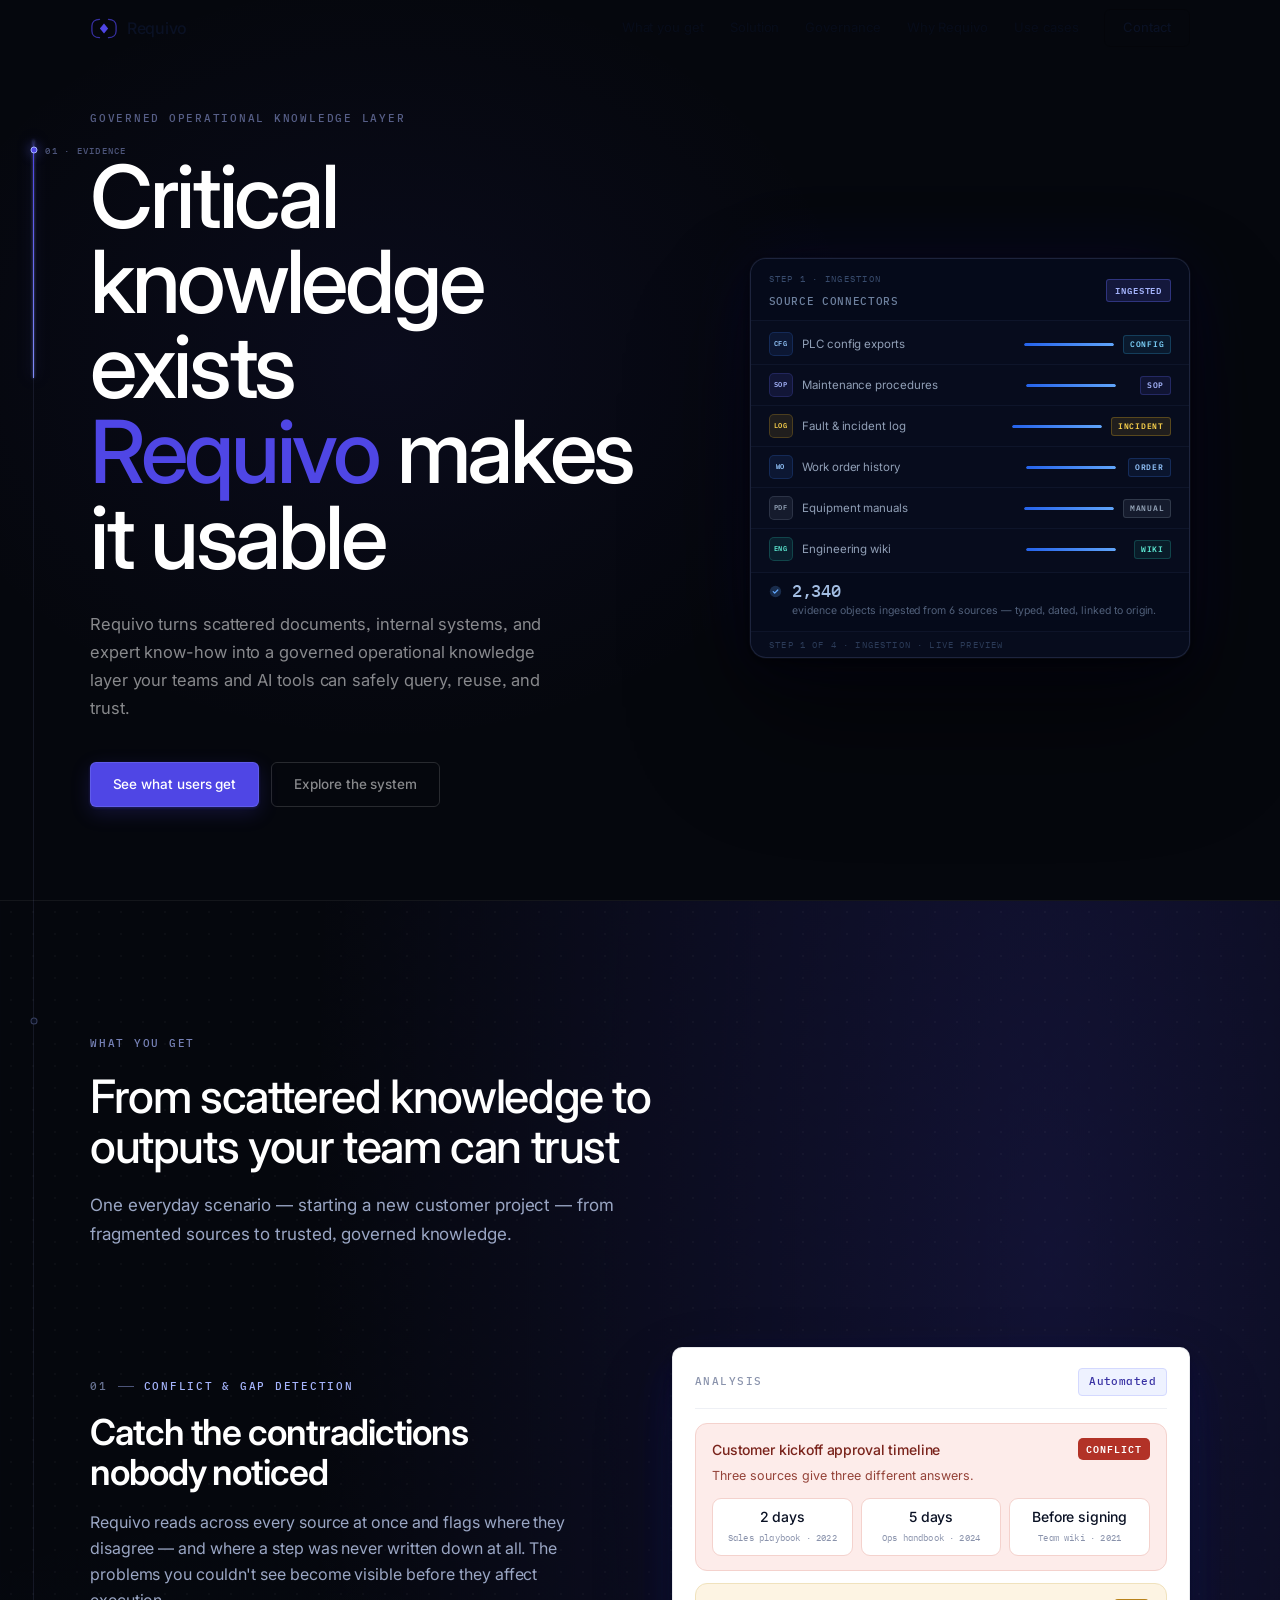
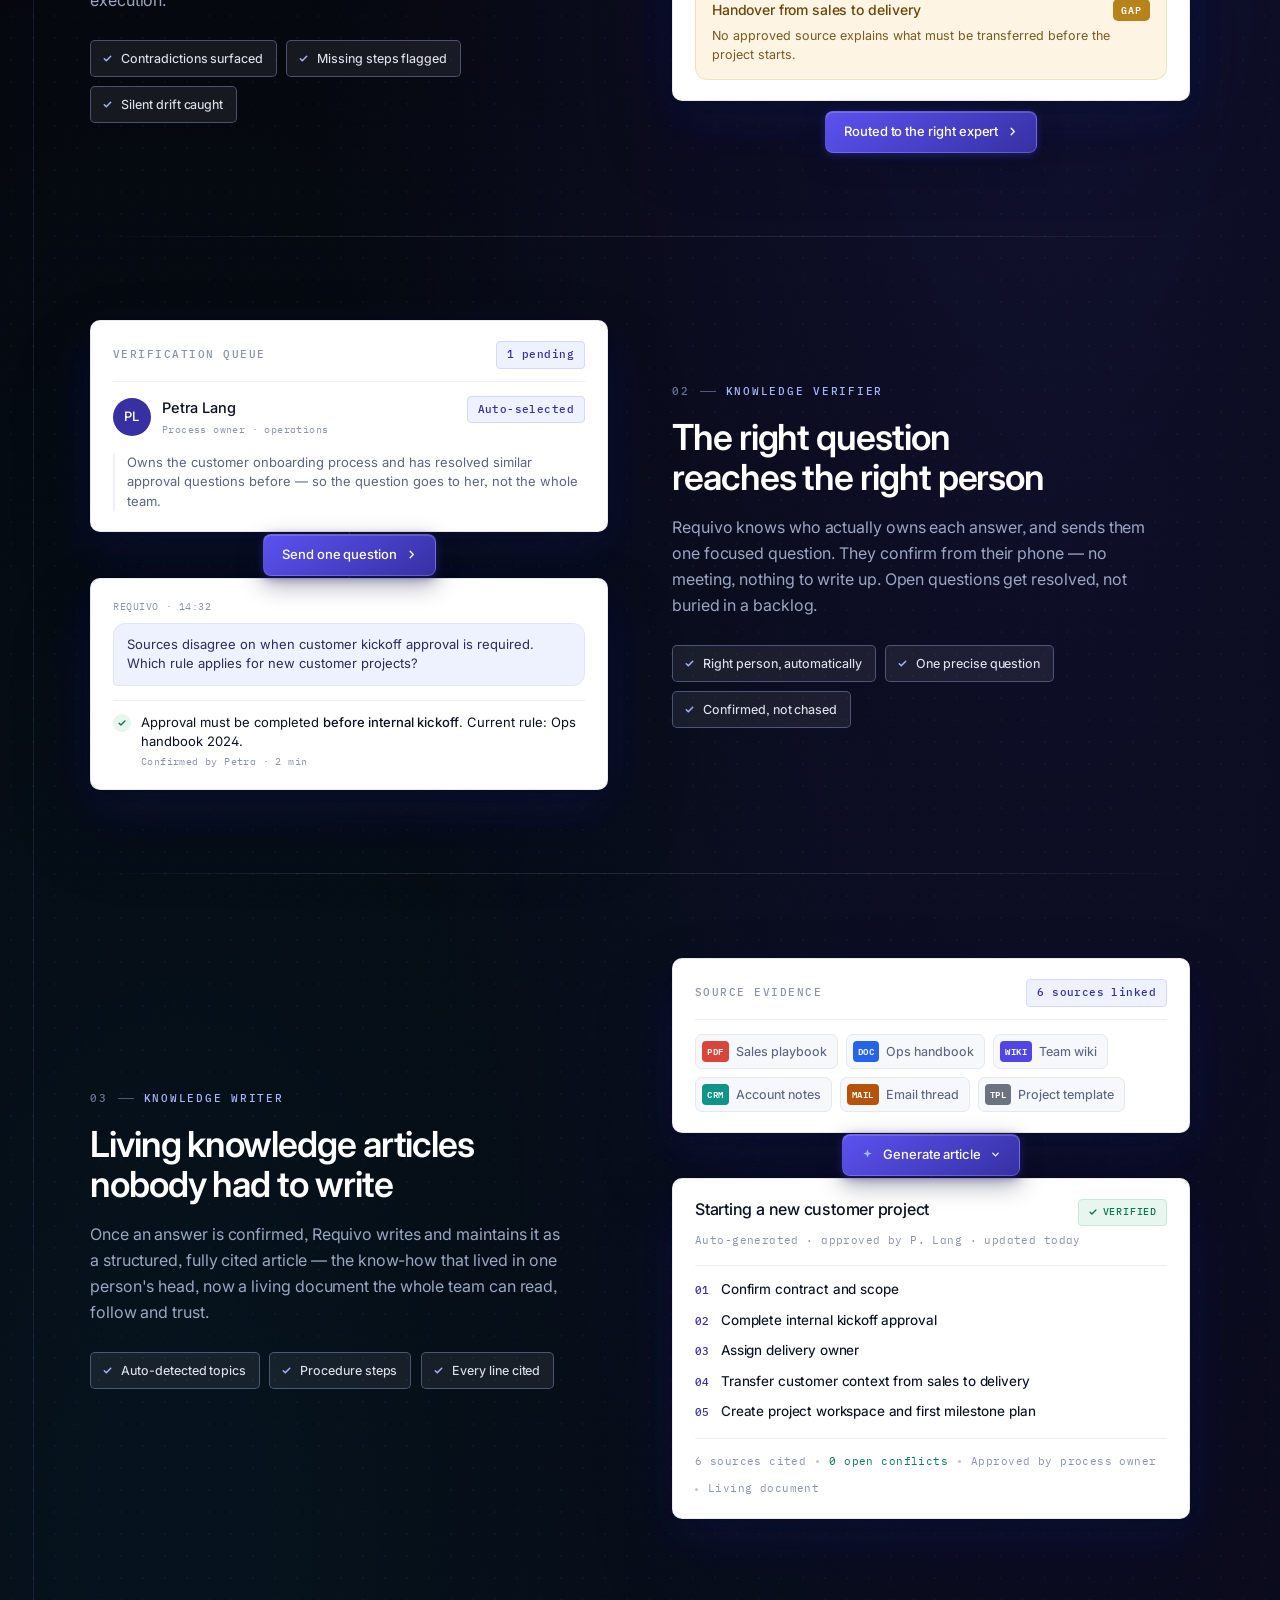
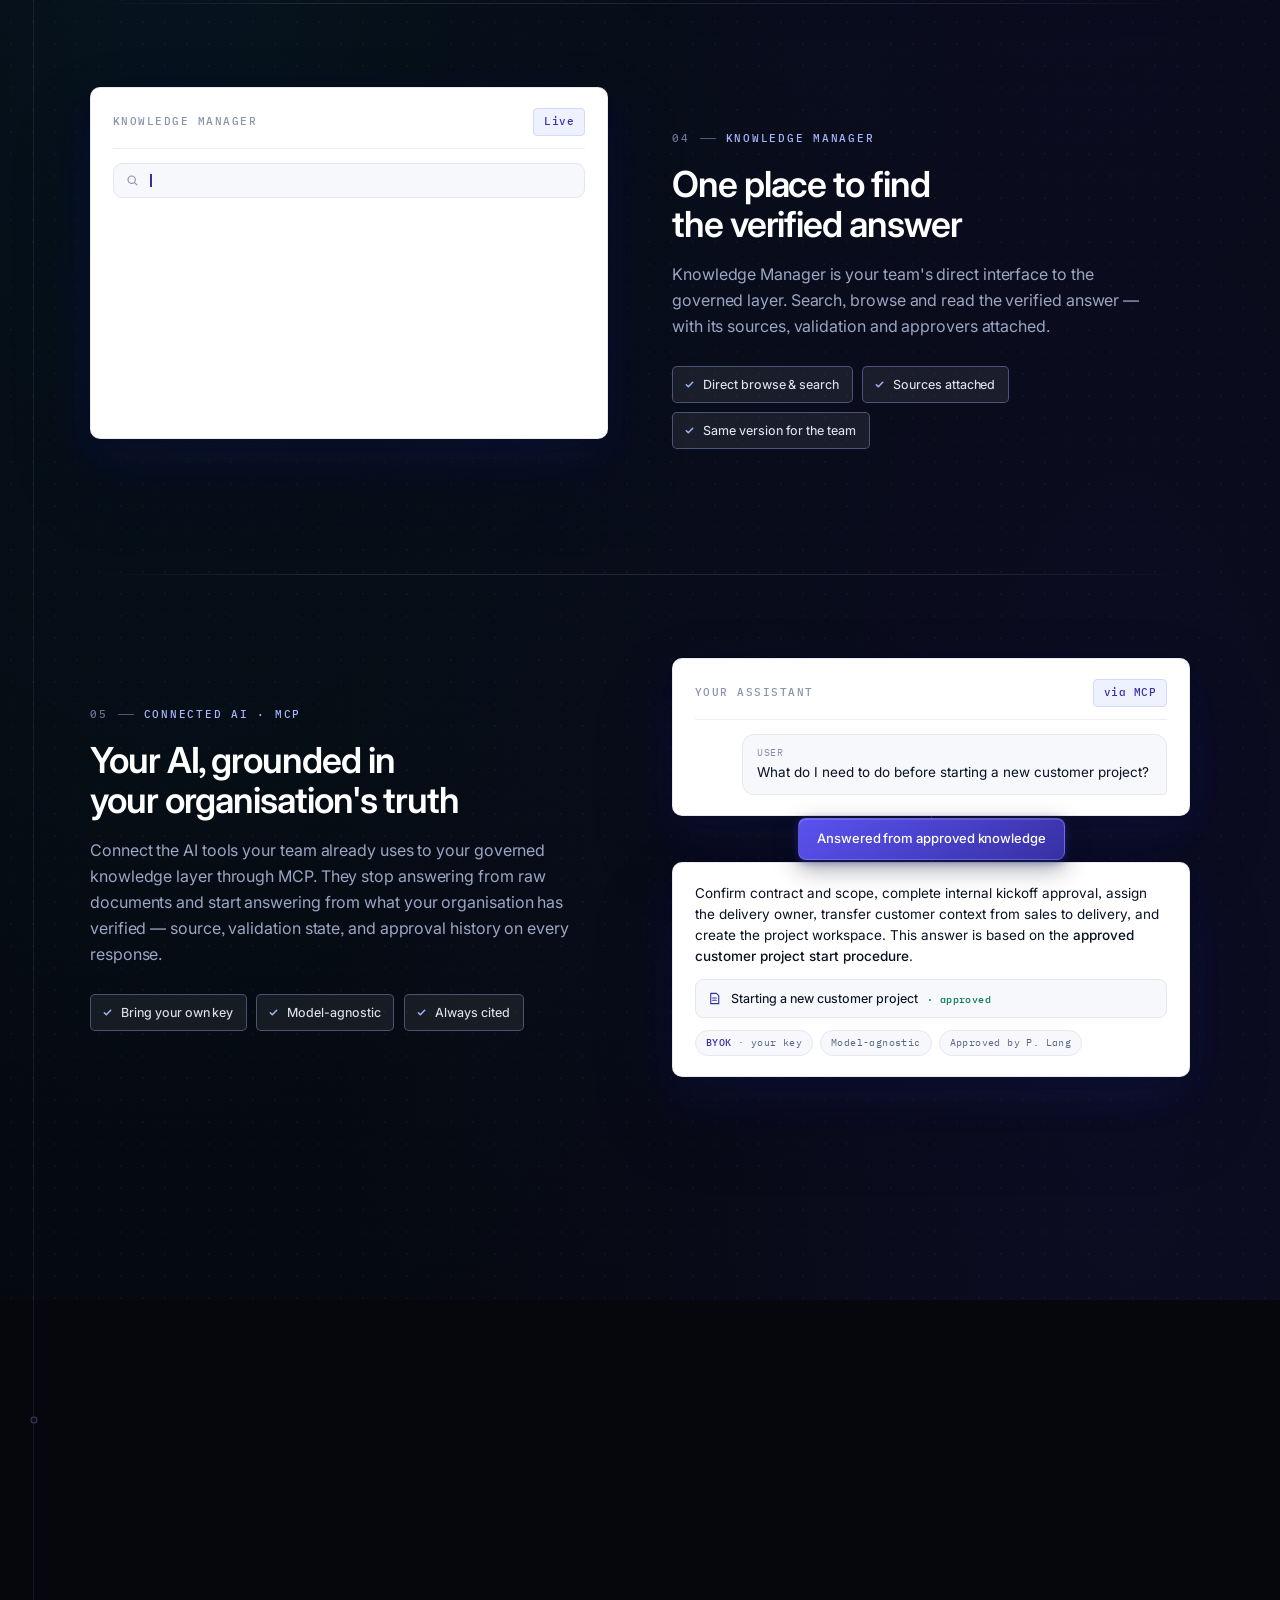
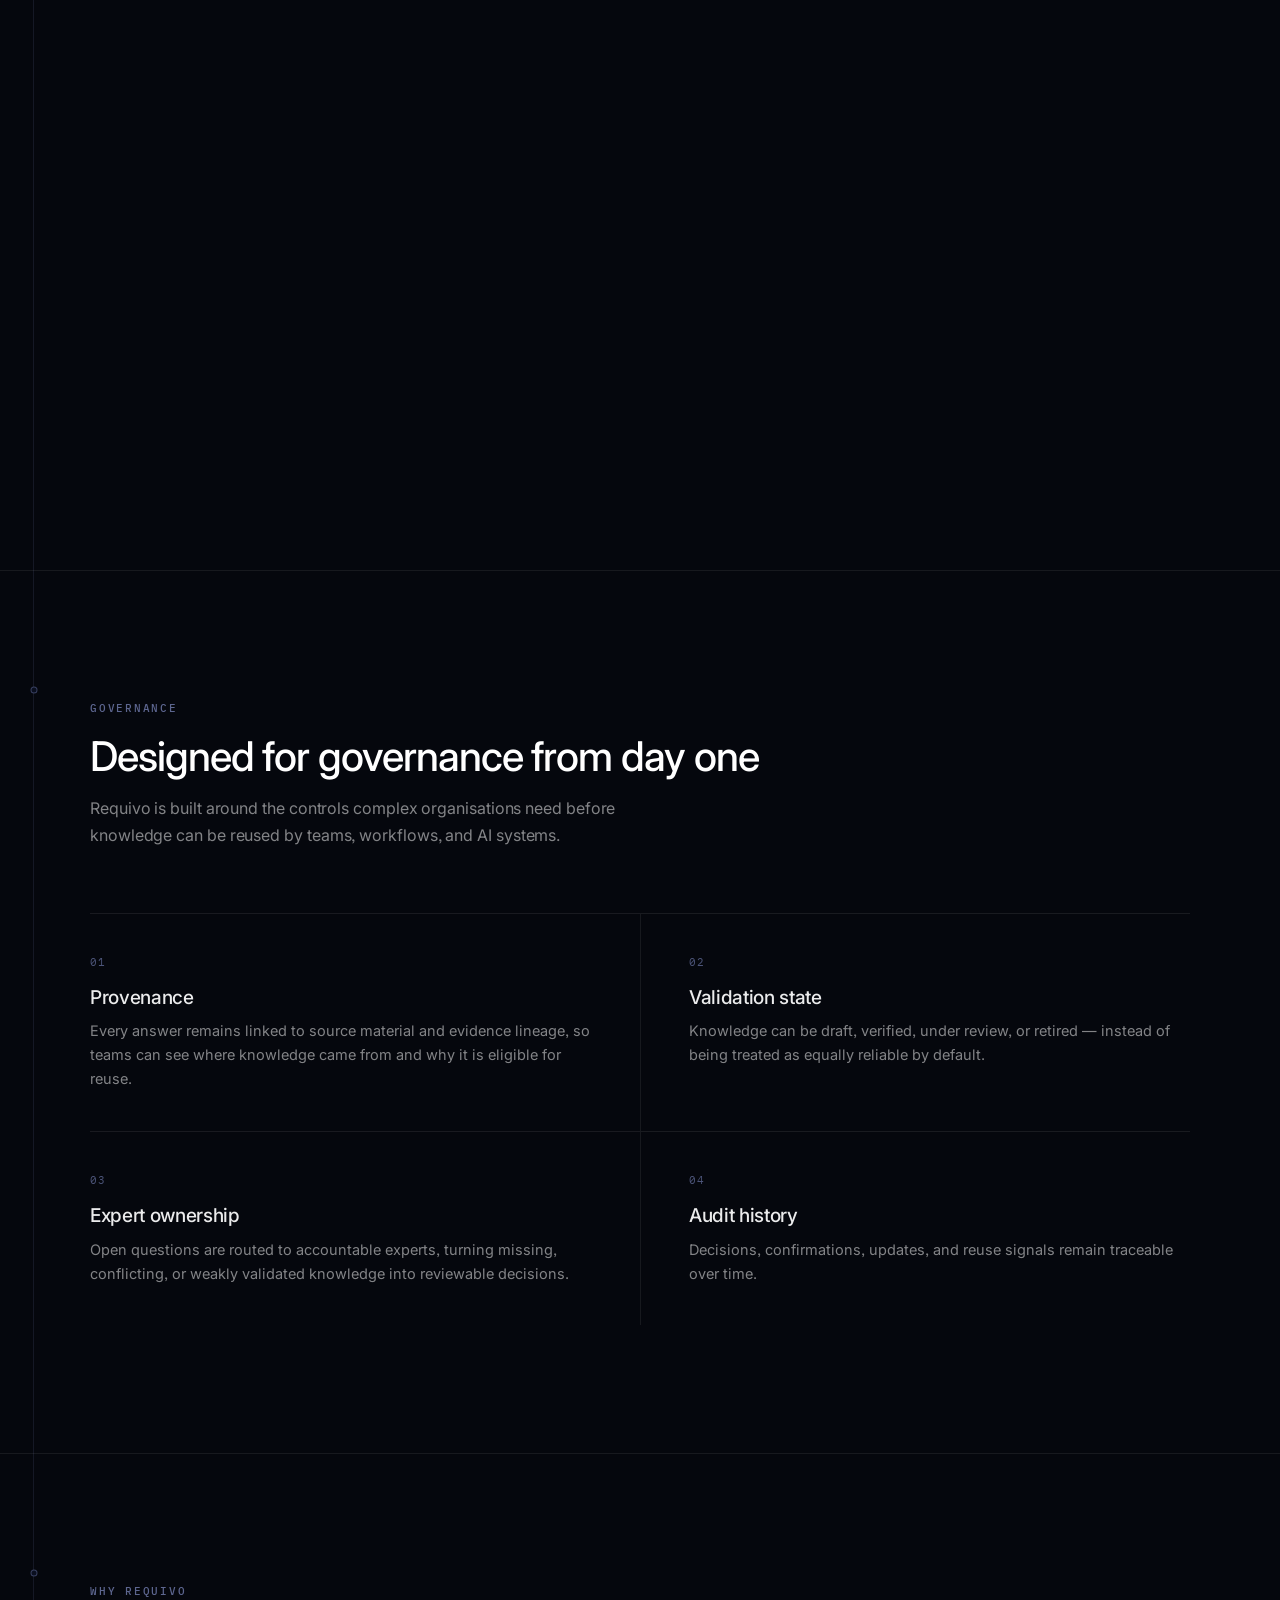
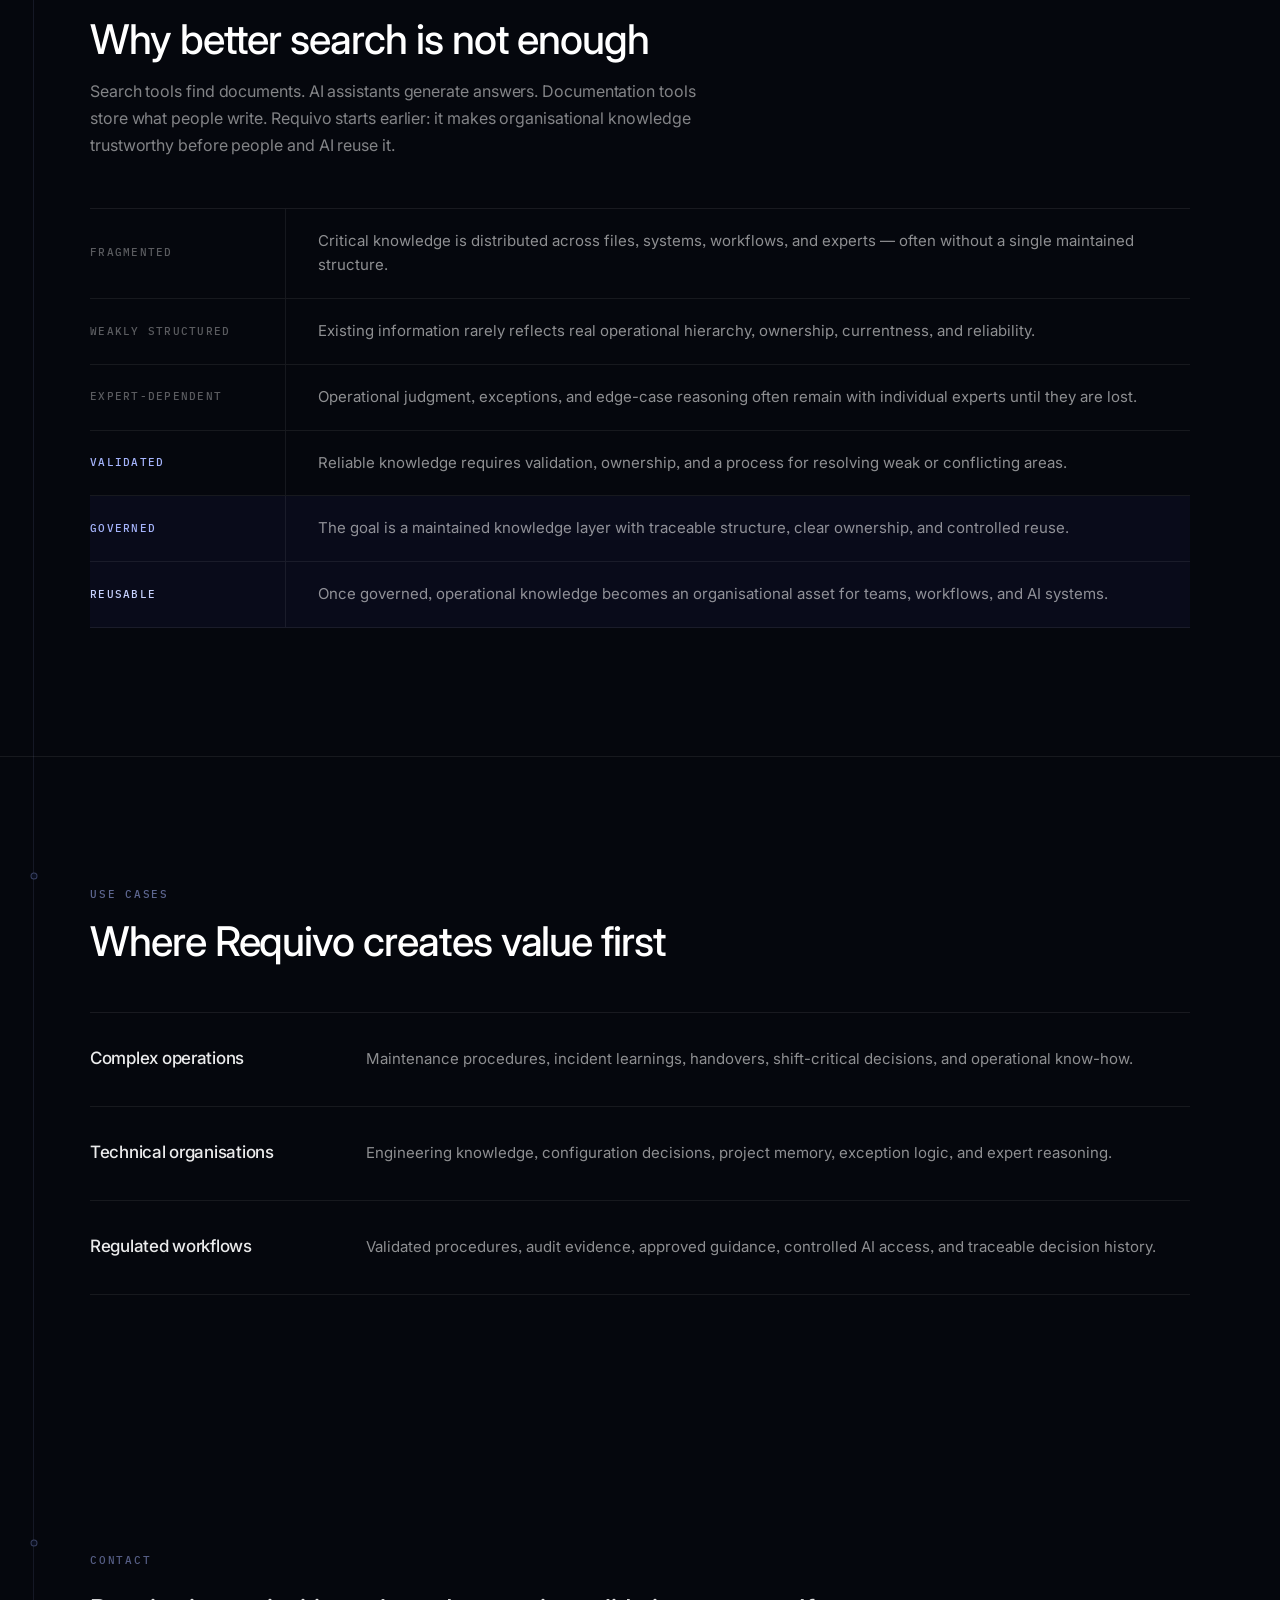
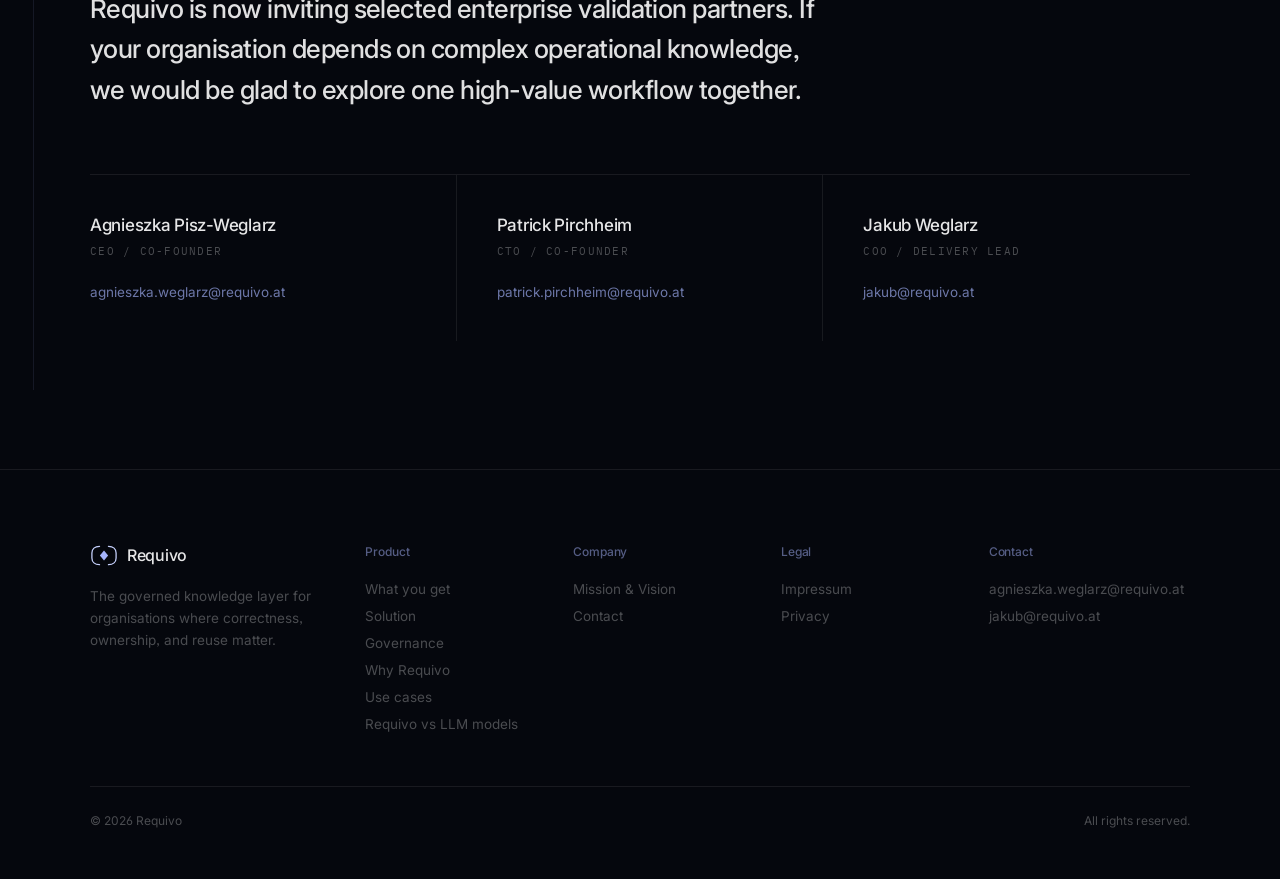
==== index.html @ 5d68655e "Update color variables and styles for dark theme" ====
<!DOCTYPE html>
<html lang="en">
<head>
<meta charset="UTF-8" />
<meta name="viewport" content="width=device-width, initial-scale=1.0" />
<title>Requivo — Governed operational knowledge for complex organisations</title>
<link rel="icon" href="favicon.svg" />
<link rel="preconnect" href="https://fonts.googleapis.com" />
<link rel="preconnect" href="https://fonts.gstatic.com" crossorigin />
<link href="https://fonts.googleapis.com/css2?family=Inter:wght@300;400;450;500;600&family=IBM+Plex+Mono:wght@400;500&display=swap" rel="stylesheet" />
<script>document.documentElement.classList.add('js');</script>
<style>

/* ================================================
   DESIGN TOKENS
   ================================================ */
:root {
  --dark:        #05070d;
  --dark-2:      #0c1225;
  --light:       #ffffff;
  --off:         #f7f8fb;
  --text:        #0a1124;
  --text-soft:   #5a6584;
  --text-dim:    #8a93ac;
  --on-dk:       rgba(255,255,255,.90);
  --on-dk-soft:  rgba(255,255,255,.52);
  --on-dk-dim:   rgba(255,255,255,.28);
  --indigo:      #3730a3;
  --brand:       #4f46e5;
  --brand-glow:  rgba(79,70,229,.10);
  --indigo-pale: rgba(165,180,252,.50);
  --line:        rgba(0,0,0,.07);
  --line-dk:     rgba(255,255,255,.08);
  --sans: 'Inter', system-ui, -apple-system, 'Segoe UI', sans-serif;
  --mono: 'IBM Plex Mono', ui-monospace, 'SF Mono', monospace;
  --ease: cubic-bezier(.2,.7,.2,1);
  --max: 1100px;
}

/* ================================================
   RESET
   ================================================ */
*, *::before, *::after { box-sizing: border-box; margin: 0; padding: 0; }
html { scroll-behavior: smooth; }
body {
  font-family: var(--sans);
  font-size: 15.5px;
  background: var(--dark);
  color: var(--text);
  line-height: 1.68;
  font-weight: 400;
  -webkit-font-smoothing: antialiased;
  -moz-osx-font-smoothing: grayscale;
  text-rendering: optimizeLegibility;
  font-feature-settings: "ss01" 1, "ss03" 1, "kern" 1, "calt" 1;
  overflow-x: hidden;
}
a { text-decoration: none; color: inherit; }
img { display: block; max-width: 100%; }
::selection { background: #c7d2fe; color: #1a1147; }
:focus-visible { outline: 2px solid var(--brand); outline-offset: 3px; border-radius: 3px; }
.wrap { width: min(var(--max), calc(100% - 48px)); margin: 0 auto; }

/* ================================================
   NAV
   ================================================ */
#nav {
  position: fixed;
  top: 0; left: 0; right: 0;
  z-index: 300;
  height: 56px;
  border-bottom: 0.5px solid transparent;
  transition:
    background .35s ease,
    border-color .35s ease,
    backdrop-filter .35s ease;
}
#nav.scrolled {
  backdrop-filter: blur(20px) saturate(160%);
  -webkit-backdrop-filter: blur(20px) saturate(160%);
}
#nav[data-theme="dark"].scrolled {
  background: rgba(8,12,26,.92);
  border-bottom-color: rgba(255,255,255,.06);
}
#nav[data-theme="dark"].scrolled {
  background: rgba(255,255,255,.92);
  border-bottom-color: rgba(0,0,0,.07);
}
.nav-inner {
  display: flex;
  align-items: center;
  justify-content: space-between;
  height: 56px;
  gap: 24px;
}
.logo {
  display: flex;
  align-items: center;
  gap: 9px;
  font-size: 16px;
  font-weight: 500;
  letter-spacing: -.018em;
  flex-shrink: 0;
  transition: color .25s ease;
}
#nav[data-theme="dark"] .logo { color: var(--on-dk); }
#nav[data-theme="dark"] .logo { color: var(--text); }
#nav[data-theme="dark"]  .lm-bracket { stroke: #c7d2fe; }
#nav[data-theme="dark"]  .lm-diamond { fill: #a5b4fc; }
#nav[data-theme="dark"] .lm-bracket { stroke: var(--indigo); }
#nav[data-theme="dark"] .lm-diamond { fill: var(--brand); }

.nav-links { display: flex; align-items: center; gap: 26px; }
.nav-links a {
  font-size: 13px;
  font-weight: 450;
  letter-spacing: -.005em;
  transition: opacity .18s ease;
}
.nav-links a:not(.nav-cta) { opacity: .55; }
.nav-links a:not(.nav-cta):hover { opacity: 1; }
#nav[data-theme="dark"] .nav-links a:not(.nav-cta) { color: var(--on-dk); }
#nav[data-theme="dark"] .nav-links a:not(.nav-cta) { color: var(--text); }

.nav-cta {
  font-size: 13px;
  font-weight: 500;
  padding: 7px 18px;
  border-radius: 6px;
  border: 1px solid;
  opacity: 1 !important;
  transition: background .18s ease, color .18s ease, border-color .18s ease;
}
#nav[data-theme="dark"] .nav-cta {
  color: var(--on-dk);
  border-color: rgba(255,255,255,.22);
}
#nav[data-theme="dark"] .nav-cta:hover {
  background: #fff;
  color: var(--text);
  border-color: #fff;
}
#nav[data-theme="dark"] .nav-cta {
  color: var(--text);
  border-color: rgba(0,0,0,.18);
}
#nav[data-theme="dark"] .nav-cta:hover {
  background: var(--text);
  color: #fff;
  border-color: var(--text);
}

/* ================================================
   HERO
   ================================================ */
.hero {
  background: var(--dark);
  min-height: 100vh;
  display: flex;
  align-items: center;
  padding: 96px 0 80px;
  position: relative;
  overflow: hidden;
  isolation: isolate;
}
.hero::before {
  content: '';
  position: absolute;
  top: 40%; left: 30%;
  transform: translate(-50%, -50%);
  width: 1000px; height: 800px;
  background: radial-gradient(ellipse, rgba(79,70,229,.07) 0%, transparent 68%);
  pointer-events: none;
  z-index: 0;
}
.hero-inner {
  position: relative;
  z-index: 1;
  display: grid;
  grid-template-columns: minmax(0,1fr) minmax(300px,480px);
  gap: clamp(40px,5vw,80px);
  align-items: center;
}
.hero-tag {
  font-family: var(--mono);
  font-size: 11px;
  font-weight: 500;
  letter-spacing: .16em;
  text-transform: uppercase;
  color: var(--indigo-pale);
  display: block;
  margin-bottom: 26px;
}
.hero h1 {
  font-size: clamp(46px, 6.8vw, 88px);
  font-weight: 500;
  line-height: .98;
  letter-spacing: -.038em;
  color: #fff;
  margin-bottom: 30px;
  text-wrap: balance;
}
.hero h1 .accent { color: var(--brand); }
.hero-sub {
  font-size: 16.5px;
  line-height: 1.7;
  color: var(--on-dk-soft);
  max-width: 480px;
  margin-bottom: 40px;
  letter-spacing: -.005em;
}
.hero-actions { display: flex; align-items: center; gap: 12px; flex-wrap: wrap; }

.btn {
  display: inline-flex;
  align-items: center;
  gap: 7px;
  padding: 10px 22px;
  border-radius: 6px;
  font-size: 13.5px;
  font-weight: 500;
  letter-spacing: -.005em;
  cursor: pointer;
  border: 1px solid transparent;
  transition:
    transform .2s var(--ease),
    box-shadow .2s var(--ease),
    background .18s ease,
    color .18s ease,
    border-color .18s ease;
  white-space: nowrap;
}
.btn-primary {
  background: var(--brand);
  color: #fff;
  border-color: rgba(165,180,252,.2);
  box-shadow: 0 1px 3px rgba(79,70,229,.3), 0 6px 20px rgba(79,70,229,.2);
}
.btn-primary:hover {
  transform: translateY(-1px);
  box-shadow: 0 2px 8px rgba(79,70,229,.4), 0 12px 32px rgba(79,70,229,.26);
}
.btn-ghost {
  background: transparent;
  color: var(--on-dk-soft);
  border-color: rgba(255,255,255,.14);
}
.btn-ghost:hover { color: var(--on-dk); border-color: rgba(255,255,255,.28); }

.hero-aside { display: flex; justify-content: flex-end; }

/* ================================================
   HERO INGESTION PANEL  (unchanged component)
   ================================================ */
.hi-panel {
  width: 100%;
  max-width: 440px;
  background: rgba(8,14,32,.90);
  backdrop-filter: blur(24px) saturate(160%);
  -webkit-backdrop-filter: blur(24px) saturate(160%);
  border: 0.5px solid rgba(165,180,252,.14);
  border-radius: 16px;
  overflow: hidden;
  box-shadow:
    0 0 0 0.5px rgba(165,180,252,.08),
    0 2px 6px   rgba(0,0,0,.40),
    0 12px 36px rgba(0,0,0,.36),
    0 40px 96px rgba(0,0,0,.36),
    0 72px 128px rgba(0,0,0,.28),
    0 0 80px    rgba(79,70,229,.14);
}
.hi-panel-head {
  display: flex;
  align-items: center;
  justify-content: space-between;
  padding: 12px 18px 10px;
  border-bottom: 0.5px solid rgba(130,170,255,.07);
  background: rgba(4,10,24,.55);
}
.hi-panel-meta { display: flex; flex-direction: column; gap: 2px; }
.hi-panel-step {
  font-family: var(--mono);
  font-size: 9px;
  font-weight: 400;
  letter-spacing: .14em;
  text-transform: uppercase;
  color: rgba(148,192,255,.36);
  margin-bottom: 4px;
}
.hi-panel-label {
  font-family: var(--mono);
  font-size: 11px;
  font-weight: 500;
  letter-spacing: .06em;
  text-transform: uppercase;
  color: rgba(186,215,255,.58);
}
.hi-status {
  font-family: var(--mono);
  font-size: 9px;
  font-weight: 600;
  letter-spacing: .10em;
  text-transform: uppercase;
  padding: 3px 8px;
  border-radius: 3px;
  border: 0.5px solid transparent;
}
.hi-status--ok {
  color: #a5b4fc;
  background: rgba(99,102,241,.16);
  border-color: rgba(99,102,241,.36);
}
#hi-rows { padding: 3px 0; }
.hi-row {
  display: flex;
  align-items: center;
  gap: 9px;
  padding: 8px 18px;
  border-bottom: 0.5px solid rgba(130,170,255,.06);
}
.hi-row:last-child { border-bottom: none; }
.hi-icon {
  flex: none;
  width: 24px; height: 24px;
  border-radius: 5px;
  display: flex;
  align-items: center;
  justify-content: center;
  font-family: var(--mono);
  font-size: 7px;
  font-weight: 600;
  letter-spacing: .04em;
}
.hi-name {
  flex: 1 1 auto;
  min-width: 0;
  font-family: var(--sans);
  font-size: 11.5px;
  font-weight: 400;
  color: rgba(210,228,255,.68);
  letter-spacing: -.005em;
  white-space: nowrap;
  overflow: hidden;
  text-overflow: ellipsis;
}
.hi-bar-wrap {
  flex: none;
  width: 90px; height: 3px;
  background: rgba(148,192,255,.08);
  border-radius: 2px;
  overflow: hidden;
}
.hi-bar-fill {
  height: 100%;
  width: 0%;
  border-radius: 2px;
  background: linear-gradient(90deg, #2563eb 0%, #60a5fa 100%);
}
.hi-pct {
  flex: none;
  min-width: 46px;
  text-align: right;
  font-family: var(--mono);
  font-size: 10px;
  letter-spacing: .02em;
  color: rgba(148,192,255,.35);
  white-space: nowrap;
}
.hi-type-pill {
  display: inline-flex;
  align-items: center;
  font-family: var(--mono);
  font-size: 8px;
  font-weight: 600;
  letter-spacing: .09em;
  text-transform: uppercase;
  padding: 2px 6px;
  border-radius: 3px;
  border: 0.5px solid;
  white-space: nowrap;
  animation: hi-badge-in .26s cubic-bezier(.34,1.56,.64,1) both;
}
@keyframes hi-badge-in {
  from { opacity: 0; transform: scale(.76) translateY(3px); }
  to   { opacity: 1; transform: none; }
}
.hi-footer {
  display: flex;
  align-items: flex-start;
  gap: 10px;
  padding: 10px 18px 12px;
  border-top: 0.5px solid rgba(130,170,255,.07);
  background: rgba(4,10,24,.55);
  opacity: 0;
}
.hi-footer-icon { flex: none; margin-top: 2px; color: #60a5fa; }
.hi-footer-body { display: flex; flex-direction: column; gap: 4px; }
.hi-footer-count {
  font-family: var(--mono);
  font-size: 17px;
  font-weight: 500;
  color: rgba(186,215,255,.88);
  letter-spacing: -.02em;
  line-height: 1;
}
.hi-footer-label {
  font-family: var(--sans);
  font-size: 10.5px;
  color: rgba(186,215,255,.42);
  line-height: 1.4;
  letter-spacing: -.002em;
}
@keyframes hi-status-confirm {
  0%   { opacity: 0; transform: scale(.88); }
  65%  { transform: scale(1.04); }
  100% { opacity: 1; transform: scale(1); }
}
.hi-status--confirmed {
  animation: hi-status-confirm 420ms cubic-bezier(.34,1.56,.64,1) 1 both;
}
.hi-caption {
  padding: 5px 18px;
  border-top: 0.5px solid rgba(130,170,255,.05);
  font-family: var(--mono);
  font-size: 9px;
  letter-spacing: .13em;
  text-transform: uppercase;
  color: rgba(148,192,255,.26);
}

/* Hero bottom line */
.hero-rule {
  height: 0.5px;
  background: rgba(255,255,255,.06);
}

/* ================================================
   WHAT YOU GET (rqw-suite — preserved exactly)
   ================================================ */
.rqw-suite {
  --rqw-sans: 'Inter', system-ui, -apple-system, 'Segoe UI', sans-serif;
  --rqw-mono: 'IBM Plex Mono', ui-monospace, 'SF Mono', monospace;
  --rqw-bg-deep: #05070d;
  --rqw-indigo: #3730a3;
  --rqw-indigo-mid: #4f46e5;
  --rqw-indigo-on-dark: #a5b4fc;
  --rqw-indigo-pale: #eef2ff;
  --rqw-card: #ffffff;
  --rqw-card-2: #f7f8fb;
  --rqw-line: #e5e8ef;
  --rqw-line-soft: #eef0f5;
  --rqw-text: #0a1124;
  --rqw-text-soft: #5a6584;
  --rqw-text-dim: #8a93ac;
  --rqw-on-dark: #e8ecf7;
  --rqw-on-dark-soft: #9aa6c4;
  --rqw-on-dark-dim: #6a7595;
  --rqw-ok: #0e7a53;
  --rqw-ok-bg: #e7f6ee;
  --rqw-ok-line: #c9ead9;
  --rqw-red: #b23227;
  --rqw-red-bg: #fdecea;
  --rqw-red-line: #f4d2cd;
  --rqw-amber-bg: #fdf4e3;
  --rqw-amber-line: #f0e2bd;
  --rqw-ease: cubic-bezier(.2,.7,.2,1);
  position: relative;
  overflow: hidden;
  background: var(--rqw-bg-deep);
  padding: 128px 0 140px;
  font-family: var(--rqw-sans);
  -webkit-font-smoothing: antialiased;
  -moz-osx-font-smoothing: grayscale;
}
.rqw-suite::before {
  content: '';
  position: absolute;
  inset: 0;
  background:
    radial-gradient(circle, rgba(255,255,255,.028) 1px, transparent 1px),
    radial-gradient(ellipse at 82% 10%,  rgba(79,70,229,.18)  0%, transparent 50%),
    radial-gradient(ellipse at 14% 62%,  rgba(14,165,233,.08) 0%, transparent 52%),
    radial-gradient(ellipse at 88% 92%,  rgba(79,70,229,.10)  0%, transparent 50%);
  background-size: 22px 22px, 100% 100%, 100% 100%, 100% 100%;
  pointer-events: none;
}
.rqw-inner {
  position: relative;
  z-index: 1;
  width: min(1100px, calc(100% - 48px));
  margin: 0 auto;
}
.rqw-head { max-width: 720px; margin: 0 0 16px; }
.rqw-head .rqw-eyebrow {
  display: inline-block;
  font-family: var(--rqw-mono);
  font-size: 11px;
  font-weight: 500;
  letter-spacing: .16em;
  text-transform: uppercase;
  color: var(--rqw-indigo-on-dark);
  margin-bottom: 20px;
  opacity: .7;
}
.rqw-head h2 {
  margin: 0 0 20px;
  font-family: var(--rqw-sans);
  font-size: clamp(30px, 3.6vw, 48px);
  font-weight: 500;
  line-height: 1.08;
  letter-spacing: -.030em;
  color: #fff;
  text-wrap: balance;
}
.rqw-head p {
  margin: 0;
  font-size: 17px;
  line-height: 1.65;
  font-weight: 400;
  letter-spacing: -.005em;
  color: var(--rqw-on-dark-soft);
  max-width: 600px;
}
.rqw-row {
  display: grid;
  grid-template-columns: 1fr 1fr;
  gap: clamp(40px,5vw,84px);
  align-items: center;
  padding: clamp(60px,6.5vw,88px) 0;
}
.rqw-row + .rqw-row {
  border-top: 1px solid transparent;
  border-image: linear-gradient(90deg, transparent 0%, rgba(255,255,255,.10) 20%, rgba(255,255,255,.10) 80%, transparent 100%) 1;
}
.rqw-row--flip .rqw-copy { order: 1; }
.rqw-copy { max-width: 480px; }
.rqw-fragment { position: relative; width: 100%; max-width: 520px; justify-self: end; }
.rqw-row--flip .rqw-fragment { justify-self: start; }
.rqw-mark {
  display: flex;
  align-items: center;
  gap: 10px;
  margin-bottom: 18px;
  font-family: var(--rqw-mono);
  font-size: 11px;
  font-weight: 500;
  letter-spacing: .16em;
  text-transform: uppercase;
  color: var(--rqw-indigo-on-dark);
}
.rqw-mark-ord { flex: none; color: var(--rqw-on-dark-dim); }
.rqw-mark-rule { flex: none; width: 16px; height: 1px; background: rgba(165,180,252,.45); }
.rqw-mark-label { flex: none; }
.rqw-title {
  font-family: var(--rqw-sans);
  font-size: clamp(24px,2.8vw,38px);
  font-weight: 600;
  line-height: 1.1;
  letter-spacing: -.030em;
  color: #fff;
  margin: 0 0 18px;
  text-wrap: balance;
}
.rqw-sub {
  font-size: 16px;
  line-height: 1.62;
  font-weight: 400;
  letter-spacing: -.005em;
  color: var(--rqw-on-dark-soft);
  margin: 0 0 26px;
}
.rqw-meta { display: flex; flex-wrap: wrap; gap: 9px; }
.rqw-meta-pill {
  display: inline-flex; align-items: center; gap: 8px;
  font-family: var(--rqw-sans); font-size: 12.5px; font-weight: 450; letter-spacing: -.003em;
  color: rgba(232,236,247,.96);
  background: rgba(255,255,255,.07);
  border: 1px solid rgba(165,180,252,.36);
  border-radius: 5px; padding: 7px 13px 7px 11px;
  backdrop-filter: blur(8px);
}
.rqw-meta-pill svg { display: block; color: var(--rqw-indigo-on-dark); flex: none; }
.rqw-card {
  background: var(--rqw-card);
  border: 0.5px solid rgba(15,28,58,.09);
  border-radius: 10px;
  box-shadow:
    0 0 0 0.5px rgba(15,28,58,.06),
    0 1px 3px   rgba(8,14,38,.14),
    0 4px 10px  rgba(8,14,38,.18),
    0 16px 40px rgba(8,14,38,.36),
    0 40px 80px rgba(8,14,38,.22),
    0 18px 52px rgba(79,70,229,.14);
}
.rqw-card-pad { padding: 20px 22px; }
.rqw-card-head {
  display: flex;
  align-items: center;
  justify-content: space-between;
  padding-bottom: 12px;
  margin-bottom: 14px;
  border-bottom: 0.5px solid var(--rqw-line-soft);
}
.rqw-card-head h4 {
  margin: 0;
  font-family: var(--rqw-mono);
  font-size: 10.5px;
  font-weight: 500;
  letter-spacing: .14em;
  text-transform: uppercase;
  color: var(--rqw-text-dim);
}
.rqw-pill-soft {
  font-family: var(--rqw-mono);
  font-size: 10.5px;
  font-weight: 500;
  letter-spacing: .04em;
  color: var(--rqw-indigo);
  background: var(--rqw-indigo-pale);
  border: 0.5px solid #d4d9ff;
  border-radius: 4px;
  padding: 4px 10px;
}
.rqw-flow {
  position: relative;
  height: 46px;
  display: flex;
  align-items: center;
  justify-content: center;
}
.rqw-flow--solo { height: auto; margin-top: -8px; padding-top: 18px; }
.rqw-thread {
  position: absolute;
  top: 0; bottom: 0;
  left: 50%;
  width: 0;
  border-left: 1px solid rgba(165,180,252,.20);
  transform: translateX(-50%);
  transform-origin: top center;
}
.rqw-verb {
  position: relative; z-index: 2;
  display: inline-flex; align-items: center; gap: 9px;
  font-family: var(--rqw-sans); font-size: 13px; font-weight: 500; letter-spacing: -.005em;
  color: #fff;
  background: linear-gradient(145deg, #5b52f0 0%, #3730a3 100%);
  border: 1px solid rgba(165,180,252,.28);
  border-radius: 8px; padding: 9px 18px;
  box-shadow: 0 2px 8px rgba(55,48,163,.52), 0 8px 24px rgba(8,14,38,.38), inset 0 1px 0 rgba(255,255,255,.16);
  transition: box-shadow .28s var(--rqw-ease), transform .22s var(--rqw-ease);
}
.rqw-verb:hover {
  box-shadow: 0 4px 16px rgba(55,48,163,.62), 0 14px 36px rgba(8,14,38,.44), inset 0 1px 0 rgba(255,255,255,.16);
  transform: translateY(-1px);
}
.rqw-verb svg { display: block; }
.rqw-verb .rqw-spark { color: var(--rqw-indigo-on-dark); }
.rqw-chips { display: flex; flex-wrap: wrap; gap: 8px; }
.rqw-chip {
  display: inline-flex; align-items: center; gap: 7px;
  font-family: var(--rqw-sans); font-size: 12.5px; font-weight: 450;
  color: var(--rqw-text-soft);
  background: var(--rqw-card-2);
  border: 1px solid var(--rqw-line);
  border-radius: 7px; padding: 6px 10px 6px 6px;
}
.rqw-chip b {
  font-family: var(--rqw-mono); font-size: 9px; font-weight: 600; letter-spacing: .06em;
  color: #fff; background: var(--rqw-text-dim); border-radius: 4px; padding: 3px 5px;
}
.rqw-chip[data-t="pdf"]  b { background: #d8453a; }
.rqw-chip[data-t="doc"]  b { background: #2563eb; }
.rqw-chip[data-t="wiki"] b { background: #4f46e5; }
.rqw-chip[data-t="crm"]  b { background: #0e9488; }
.rqw-chip[data-t="mail"] b { background: #b45309; }
.rqw-chip[data-t="tpl"]  b { background: #6b7280; }
.rqw-badge {
  flex: none;
  display: inline-flex; align-items: center; gap: 5px;
  font-family: var(--rqw-mono); font-size: 10px; font-weight: 500; letter-spacing: .08em; text-transform: uppercase;
  padding: 4px 9px; border-radius: 4px;
}
.rqw-badge svg { display: block; }
.rqw-badge--ok   { color: var(--rqw-ok);   background: var(--rqw-ok-bg);   border: 1px solid var(--rqw-ok-line); }
.rqw-badge--review { color: #8a5d0f; background: var(--rqw-amber-bg); border: 1px solid var(--rqw-amber-line); }
.rqw-cites { display: flex; flex-wrap: wrap; gap: 6px; }
.rqw-cite {
  font-family: var(--rqw-mono); font-size: 10px; font-weight: 400; letter-spacing: .02em;
  color: var(--rqw-indigo); background: var(--rqw-indigo-pale);
  border: 1px solid #e3e7ff; border-radius: 5px; padding: 3px 7px;
}
.rqw-finding {
  border-radius: 12px; padding: 14px 16px; margin-bottom: 12px; border: 1px solid;
}
.rqw-finding:last-child { margin-bottom: 0; }
.rqw-finding--conflict { background: var(--rqw-red-bg); border-color: var(--rqw-red-line); }
.rqw-finding--gap      { background: var(--rqw-amber-bg); border-color: var(--rqw-amber-line); }
.rqw-finding-head { display: flex; align-items: center; justify-content: space-between; gap: 10px; margin-bottom: 6px; }
.rqw-finding-label { font-family: var(--rqw-sans); font-size: 14px; font-weight: 500; letter-spacing: -.01em; }
.rqw-finding--conflict .rqw-finding-label { color: #7a241c; }
.rqw-finding--gap      .rqw-finding-label { color: #6a4708; }
.rqw-finding-desc { margin: 0; font-size: 12.5px; line-height: 1.5; }
.rqw-finding--conflict .rqw-finding-desc { color: #944238; }
.rqw-finding--gap      .rqw-finding-desc { color: #7c5a1e; }
.rqw-tag { flex: none; font-family: var(--rqw-mono); font-size: 9.5px; font-weight: 600; letter-spacing: .1em; text-transform: uppercase; padding: 3px 8px; border-radius: 5px; }
.rqw-tag--conflict { color: #fff; background: var(--rqw-red); }
.rqw-tag--gap      { color: #fff; background: #b8821a; }
.rqw-vals { display: flex; gap: 8px; margin-top: 12px; }
.rqw-val { flex: 1 1 0; min-width: 0; background: #fff; border: 1px solid var(--rqw-red-line); border-radius: 9px; padding: 10px 6px; text-align: center; }
.rqw-val-n { display: block; font-family: var(--rqw-sans); font-size: 14px; font-weight: 500; letter-spacing: -.01em; color: var(--rqw-text); line-height: 1.2; }
.rqw-val-src { display: block; margin-top: 4px; font-family: var(--rqw-mono); font-size: 9px; letter-spacing: .02em; color: var(--rqw-text-dim); }
.rqw-person-top { display: flex; align-items: flex-start; justify-content: space-between; gap: 12px; }
.rqw-person-id { display: flex; align-items: center; gap: 11px; }
.rqw-avatar { flex: none; width: 38px; height: 38px; border-radius: 50%; background: var(--rqw-indigo); color: #fff; display: flex; align-items: center; justify-content: center; font-family: var(--rqw-sans); font-size: 13px; font-weight: 500; letter-spacing: .02em; }
.rqw-person-name { font-size: 14.5px; font-weight: 500; letter-spacing: -.01em; color: var(--rqw-text); }
.rqw-person-role { font-family: var(--rqw-mono); font-size: 10px; letter-spacing: .04em; color: var(--rqw-text-dim); margin-top: 2px; }
.rqw-person-note { margin: 14px 0 0; padding-left: 12px; border-left: 2px solid var(--rqw-indigo-pale); font-size: 13px; line-height: 1.5; color: var(--rqw-text-soft); }
.rqw-msg { background: var(--rqw-indigo-pale); border: 1px solid #e0e4ff; border-radius: 12px 12px 12px 4px; padding: 11px 13px; font-size: 13px; line-height: 1.5; color: #2c2a5e; }
.rqw-msg-meta { font-family: var(--rqw-mono); font-size: 9.5px; letter-spacing: .06em; color: var(--rqw-text-dim); margin-bottom: 8px; }
.rqw-confirm { display: flex; align-items: flex-start; gap: 10px; margin-top: 14px; padding-top: 12px; border-top: 1px solid var(--rqw-line-soft); font-size: 13px; line-height: 1.45; color: var(--rqw-text); }
.rqw-confirm .rqw-check { flex: none; width: 18px; height: 18px; border-radius: 50%; background: var(--rqw-ok-bg); color: var(--rqw-ok); display: flex; align-items: center; justify-content: center; margin-top: 1px; }
.rqw-confirm-body b { font-weight: 500; }
.rqw-confirm-meta { display: block; margin-top: 4px; font-family: var(--rqw-mono); font-size: 10px; letter-spacing: .04em; color: var(--rqw-text-dim); }
.rqw-article-head { display: flex; align-items: flex-start; justify-content: space-between; gap: 12px; }
.rqw-article-head h3 { margin: 0; font-family: var(--rqw-sans); font-size: 16px; font-weight: 500; letter-spacing: -.014em; line-height: 1.3; color: var(--rqw-text); }
.rqw-article-meta { font-family: var(--rqw-mono); font-size: 10.5px; letter-spacing: .04em; color: var(--rqw-text-dim); margin: 6px 0 16px; }
.rqw-rule { height: 1px; background: var(--rqw-line-soft); margin: 0 0 14px; }
.rqw-step { margin-bottom: 11px; }
.rqw-step:last-of-type { margin-bottom: 0; }
.rqw-step-head { display: flex; align-items: baseline; gap: 10px; }
.rqw-step-n { flex: none; font-family: var(--rqw-mono); font-size: 11px; font-weight: 500; color: var(--rqw-indigo); width: 16px; }
.rqw-step-title { font-size: 13.5px; font-weight: 450; letter-spacing: -.01em; color: var(--rqw-text); line-height: 1.4; }
.rqw-foot { display: flex; align-items: center; gap: 10px; flex-wrap: wrap; margin-top: 16px; padding-top: 14px; border-top: 1px solid var(--rqw-line-soft); font-family: var(--rqw-mono); font-size: 10.5px; letter-spacing: .04em; color: var(--rqw-text-dim); }
.rqw-foot i { width: 3px; height: 3px; border-radius: 50%; background: var(--rqw-text-dim); opacity: .55; }
.rqw-foot .rqw-foot-ok { color: var(--rqw-ok); }
.rqw-search { display: flex; align-items: center; gap: 10px; background: var(--rqw-card-2); border: 1px solid var(--rqw-line); border-radius: 9px; padding: 10px 12px; margin-bottom: 14px; transition: border-color .22s ease, box-shadow .22s ease; }
.rqw-search.rqw-search--typing { border-color: rgba(79,70,229,.40); box-shadow: 0 0 0 3px rgba(79,70,229,.08); }
.rqw-search-icon { color: var(--rqw-text-dim); display: flex; flex: none; }
.rqw-search-field { flex: 1 1 auto; min-width: 0; display: flex; align-items: center; }
.rqw-search-q { font-family: var(--rqw-sans); font-size: 13px; font-weight: 450; letter-spacing: -.005em; color: var(--rqw-text); }
.rqw-search-cursor { display: inline-block; width: 1.5px; height: 13px; background: var(--rqw-indigo); margin-left: 1px; flex: none; vertical-align: middle; animation: rqw-blink 1.1s steps(1) infinite; }
@keyframes rqw-blink { 0%, 50% { opacity: 1; } 50.01%, 100% { opacity: 0; } }
.rqw-results-meta { font-family: var(--rqw-mono); font-size: 10px; letter-spacing: .08em; text-transform: uppercase; color: var(--rqw-text-dim); margin-bottom: 4px; }
.rqw-result { display: flex; align-items: center; justify-content: space-between; gap: 12px; padding: 11px 0; border-top: 1px solid var(--rqw-line-soft); cursor: pointer; }
.rqw-result:last-of-type { padding-bottom: 0; }
.rqw-result-main { display: flex; flex-direction: column; gap: 3px; min-width: 0; }
.rqw-result-title { font-family: var(--rqw-sans); font-size: 13.5px; font-weight: 450; letter-spacing: -.008em; color: var(--rqw-text); transition: color .18s ease; }
.rqw-result:hover .rqw-result-title { color: var(--rqw-indigo); }
.rqw-result-meta { font-family: var(--rqw-mono); font-size: 10px; letter-spacing: .04em; color: var(--rqw-text-dim); }
.js #rqw-km-row .rqw-results-meta { opacity: 0; }
.js #rqw-km-row .rqw-result { opacity: 0; transform: translateX(8px); }
.js #rqw-km-row .rqw-flow--solo { opacity: 0; transform: translateY(6px); }
.rqw-ask { align-self: flex-end; max-width: 90%; margin-left: auto; background: var(--rqw-card-2); border: 1px solid var(--rqw-line); border-radius: 12px 12px 4px 12px; padding: 11px 14px; font-size: 13.5px; line-height: 1.45; color: var(--rqw-text); }
.rqw-ask-from { display: block; margin-bottom: 4px; font-family: var(--rqw-mono); font-size: 9.5px; letter-spacing: .06em; color: var(--rqw-text-dim); }
.rqw-answer-body { font-size: 13.5px; line-height: 1.55; color: var(--rqw-text); margin: 0 0 12px; }
.rqw-answer-body b { font-weight: 500; }
.rqw-source { display: flex; align-items: center; gap: 9px; background: var(--rqw-card-2); border: 1px solid var(--rqw-line); border-radius: 8px; padding: 8px 11px; margin-bottom: 12px; }
.rqw-source-icon { flex: none; color: var(--rqw-indigo); display: flex; }
.rqw-source-name { font-size: 12.5px; font-weight: 450; color: var(--rqw-text); }
.rqw-source-name span { color: var(--rqw-ok); font-family: var(--rqw-mono); font-size: 10px; letter-spacing: .04em; margin-left: 6px; }
.rqw-tags { display: flex; flex-wrap: wrap; gap: 7px; }
.rqw-tag-mono { font-family: var(--rqw-mono); font-size: 10px; letter-spacing: .04em; color: var(--rqw-text-soft); background: var(--rqw-card-2); border: 1px solid var(--rqw-line); border-radius: 100px; padding: 4px 10px; }
.rqw-tag-mono b { color: var(--rqw-indigo); font-weight: 500; }

/* WYG scroll-in */
@media (prefers-reduced-motion: no-preference) {
  .rqw-suite.rqw-anim .rqw-copy,
  .rqw-suite.rqw-anim .rqw-fragment .rqw-card,
  .rqw-suite.rqw-anim .rqw-fragment .rqw-verb,
  .rqw-suite.rqw-anim .rqw-fragment .rqw-thread { will-change: opacity, transform; }
  .rqw-suite.rqw-anim .rqw-copy { opacity: 0; transform: translateY(20px); transition: opacity .75s var(--rqw-ease), transform .75s var(--rqw-ease); }
  .rqw-suite.rqw-anim .rqw-fragment .rqw-card { opacity: 0; transform: translateY(22px); transition: opacity .75s var(--rqw-ease), transform .75s var(--rqw-ease); }
  .rqw-suite.rqw-anim .rqw-fragment .rqw-card:nth-of-type(2) { transition-delay: .42s; }
  .rqw-suite.rqw-anim .rqw-fragment .rqw-thread { transform: translateX(-50%) scaleY(0); transition: transform .5s var(--rqw-ease) .22s; }
  .rqw-suite.rqw-anim .rqw-fragment .rqw-verb { opacity: 0; transform: scale(.9); transition: opacity .45s var(--rqw-ease) .34s, transform .45s var(--rqw-ease) .34s, box-shadow .6s var(--rqw-ease); }
  .rqw-suite.rqw-anim .rqw-row.rqw-in .rqw-copy { opacity: 1; transform: none; transition-delay: .04s; }
  .rqw-suite.rqw-anim .rqw-row.rqw-in .rqw-fragment .rqw-card { opacity: 1; transform: none; }
  .rqw-suite.rqw-anim .rqw-row.rqw-in .rqw-fragment .rqw-thread { transform: translateX(-50%) scaleY(1); }
  .rqw-suite.rqw-anim .rqw-row.rqw-in .rqw-fragment .rqw-verb { opacity: 1; transform: none; animation: rqw-verb-glow .9s var(--rqw-ease) .42s 1; }
  .rqw-suite.rqw-anim #rqw-km-row .rqw-fragment .rqw-card { opacity: 0; transform: translateY(22px); transition: opacity .75s var(--rqw-ease), transform .75s var(--rqw-ease); }
  .rqw-suite.rqw-anim #rqw-km-row.rqw-in .rqw-fragment .rqw-card { opacity: 1; transform: none; }
  @keyframes rqw-verb-glow {
    0%   { box-shadow: 0 2px 8px rgba(55,48,163,.52), 0 8px 24px rgba(8,14,38,.38), inset 0 1px 0 rgba(255,255,255,.16), 0 0 0 0   rgba(165,180,252,.58); }
    55%  { box-shadow: 0 2px 8px rgba(55,48,163,.52), 0 8px 24px rgba(8,14,38,.38), inset 0 1px 0 rgba(255,255,255,.16), 0 0 0 13px rgba(165,180,252,0); }
    100% { box-shadow: 0 2px 8px rgba(55,48,163,.52), 0 8px 24px rgba(8,14,38,.38), inset 0 1px 0 rgba(255,255,255,.16), 0 0 0 0   rgba(165,180,252,0); }
  }
  .rqw-card { transition: transform .35s var(--rqw-ease), box-shadow .35s var(--rqw-ease); }
  .rqw-fragment:hover .rqw-card:last-child { transform: translateY(-2px); box-shadow: 0 0 0 0.5px rgba(15,28,58,.08), 0 2px 6px rgba(8,14,38,.18), 0 8px 18px rgba(8,14,38,.24), 0 24px 56px rgba(8,14,38,.42), 0 50px 100px rgba(8,14,38,.26), 0 22px 64px rgba(79,70,229,.20); }
}

/* ================================================
   SOLUTION
   ================================================ */
.s-solution {
  background: transparent;
  padding: 136px 0 128px;
}
.sol-header { margin-bottom: 64px; }
.s-label {
  font-family: var(--mono);
  font-size: 11px;
  font-weight: 500;
  letter-spacing: .16em;
  text-transform: uppercase;
  display: block;
  margin-bottom: 16px;
  color: rgba(165,180,252,.55);
}
.s-title {
  font-size: clamp(28px, 3.2vw, 44px);
  font-weight: 500;
  line-height: 1.1;
  letter-spacing: -.026em;
  text-wrap: balance;
  color: #fff;
  margin-bottom: 0;
}
.sol-grid {
  display: grid;
  grid-template-columns: 1fr 1fr;
  gap: 72px;
  align-items: start;
}
.sol-copy p {
  font-size: 16px;
  line-height: 1.72;
  color: rgba(255,255,255,.55);
  letter-spacing: -.005em;
  margin-bottom: 20px;
}
.sol-copy p:last-child { margin-bottom: 0; }
.sol-panels { display: grid; gap: 0; }
.sol-panel {
  padding: 22px 0;
  border-top: 0.5px solid rgba(255,255,255,.08);
}
.sol-panel:last-child { border-bottom: 0.5px solid rgba(255,255,255,.08); }
.sol-panel-tag {
  font-family: var(--mono);
  font-size: 10px;
  letter-spacing: .14em;
  text-transform: uppercase;
  color: rgba(255,255,255,.30);
  margin-bottom: 6px;
}
.sol-panel h3 {
  font-size: 15.5px;
  font-weight: 500;
  color: rgba(255,255,255,.92);
  letter-spacing: -.012em;
  margin-bottom: 6px;
  line-height: 1.3;
}
.sol-panel p {
  font-size: 14px;
  line-height: 1.6;
  color: rgba(255,255,255,.50);
}

/* ================================================
   GOVERNANCE
   ================================================ */
.s-governance {
  background: transparent;
  padding: 128px 0;
  border-top: 0.5px solid rgba(255,255,255,.07);
}
.gov-header { margin-bottom: 64px; }
.gov-sub {
  font-size: 16px;
  line-height: 1.7;
  color: rgba(255,255,255,.50);
  max-width: 580px;
  margin-top: 16px;
  letter-spacing: -.005em;
}
.gov-grid {
  display: grid;
  grid-template-columns: 1fr 1fr;
  gap: 0;
}
.gov-item {
  padding: 40px 0;
  border-top: 0.5px solid rgba(255,255,255,.08);
}
.gov-item:nth-child(odd)  { padding-right: 48px; }
.gov-item:nth-child(even) { padding-left: 48px; border-left: 0.5px solid rgba(255,255,255,.07); }
.gov-num {
  font-family: var(--mono);
  font-size: 10.5px;
  letter-spacing: .12em;
  color: rgba(165,180,252,.45);
  margin-bottom: 14px;
}
.gov-item h3 {
  font-size: 19px;
  font-weight: 500;
  color: rgba(255,255,255,.92);
  letter-spacing: -.018em;
  line-height: 1.25;
  margin-bottom: 10px;
}
.gov-item p {
  font-size: 14.5px;
  line-height: 1.65;
  color: rgba(255,255,255,.50);
}

/* ================================================
   WHY
   ================================================ */
.s-why {
  background: transparent;
  padding: 128px 0;
  border-top: 0.5px solid rgba(255,255,255,.07);
}
.why-header { margin-bottom: 48px; }
.why-sub {
  font-size: 16px;
  line-height: 1.7;
  color: rgba(255,255,255,.50);
  max-width: 640px;
  margin-top: 16px;
  letter-spacing: -.005em;
}
.strata { border-top: 0.5px solid rgba(255,255,255,.08); }
.strata-row {
  display: grid;
  grid-template-columns: 196px 1fr;
  align-items: stretch;
  border-bottom: 0.5px solid rgba(255,255,255,.07);
}
.strata-label {
  padding: 20px 24px 20px 0;
  font-family: var(--mono);
  font-size: 10.5px;
  font-weight: 500;
  letter-spacing: .12em;
  text-transform: uppercase;
  color: rgba(255,255,255,.34);
  display: flex;
  align-items: center;
  border-right: 0.5px solid rgba(255,255,255,.07);
}
.strata-body {
  padding: 20px 0 20px 32px;
  font-size: 15px;
  line-height: 1.65;
  color: rgba(255,255,255,.55);
  display: flex;
  align-items: center;
}
.strata-row:nth-child(4) .strata-label { color: #a5b4fc; }
.strata-row:nth-child(5) .strata-label { color: #a5b4fc; }
.strata-row:nth-child(6) .strata-label { color: #c7d2fe; }
.strata-row:nth-child(5),
.strata-row:nth-child(6) { background: rgba(79,70,229,.06); }

/* ================================================
   USE CASES
   ================================================ */
.s-use-cases {
  background: transparent;
  padding: 128px 0;
  border-top: 0.5px solid rgba(255,255,255,.07);
}
.uc-header { margin-bottom: 48px; }
.use-rows { border-top: 0.5px solid rgba(255,255,255,.08); }
.use-row {
  display: grid;
  grid-template-columns: minmax(200px, 224px) 1fr;
  gap: 52px;
  align-items: baseline;
  padding: 34px 0;
  border-bottom: 0.5px solid rgba(255,255,255,.07);
  transition: background .18s ease;
}
.use-row:hover { background: rgba(79,70,229,.06); margin: 0 -24px; padding-left: 24px; padding-right: 24px; }
.use-row h3 {
  font-size: 17px;
  font-weight: 500;
  color: rgba(255,255,255,.92);
  letter-spacing: -.016em;
  line-height: 1.3;
}
.use-row p {
  font-size: 15px;
  line-height: 1.65;
  color: rgba(255,255,255,.55);
}

/* ================================================
   CONTACT
   ================================================ */
.s-contact {
  background: var(--dark);
  padding: 128px 0;
}
.contact-label {
  font-family: var(--mono);
  font-size: 11px;
  font-weight: 500;
  letter-spacing: .16em;
  text-transform: uppercase;
  color: var(--indigo-pale);
  display: block;
  margin-bottom: 20px;
}
.contact-heading {
  font-size: clamp(18px, 2.2vw, 26px);
  font-weight: 500;
  line-height: 1.55;
  letter-spacing: -.020em;
  color: rgba(255,255,255,.88);
  max-width: 740px;
  margin-bottom: 64px;
  text-wrap: balance;
}
.contact-grid {
  display: grid;
  grid-template-columns: repeat(3,1fr);
  gap: 0;
  border-top: 0.5px solid var(--line-dk);
}
.contact-item {
  padding: 36px 0;
  border-right: 0.5px solid var(--line-dk);
}
.contact-item:first-child { padding-right: 40px; }
.contact-item:nth-child(2) { padding: 36px 40px; }
.contact-item:last-child { border-right: none; padding-left: 40px; }
.c-name {
  font-size: 17px;
  font-weight: 500;
  color: var(--on-dk);
  letter-spacing: -.016em;
  margin-bottom: 4px;
}
.c-role {
  font-family: var(--mono);
  font-size: 10.5px;
  letter-spacing: .12em;
  text-transform: uppercase;
  color: var(--on-dk-dim);
  margin-bottom: 18px;
}
.c-email {
  font-size: 13.5px;
  color: rgba(165,180,252,.65);
  transition: color .18s ease;
}
.c-email:hover { color: rgba(165,180,252,1); }

/* ================================================
   FOOTER
   ================================================ */
footer {
  background: var(--dark);
  padding: 72px 0 48px;
  border-top: 0.5px solid var(--line-dk);
}
.footer-grid {
  display: grid;
  grid-template-columns: 1.4fr 1fr 1fr 1fr 1.2fr;
  gap: 40px;
  margin-bottom: 48px;
}
.footer-brand { display: flex; flex-direction: column; gap: 16px; }
.footer-logo {
  display: flex;
  align-items: center;
  gap: 9px;
  font-size: 16px;
  font-weight: 500;
  color: var(--on-dk);
  letter-spacing: -.018em;
}
.footer-brand p {
  font-size: 13.5px;
  line-height: 1.65;
  color: var(--on-dk-dim);
  max-width: 280px;
}
.footer-col h4 {
  font-size: 12px;
  font-weight: 500;
  letter-spacing: -.005em;
  color: var(--indigo-pale);
  margin-bottom: 14px;
}
.footer-col a,
.footer-col p {
  display: block;
  font-size: 13.5px;
  line-height: 2.0;
  color: var(--on-dk-dim);
  transition: color .18s ease;
}
.footer-col a:hover { color: var(--on-dk); }
.footer-bottom {
  padding-top: 24px;
  border-top: 0.5px solid var(--line-dk);
  display: flex;
  justify-content: space-between;
  font-size: 12px;
  color: var(--on-dk-dim);
}


/* ================================================
   THE CONTINUUM THREAD — the signature
   A single luminous line descends the page,
   lighting up as the reader travels through it.
   Each section is a station on the pipeline.
   ================================================ */
#thread {
  position: absolute;
  left: clamp(18px, 2.6vw, 44px);
  width: 1px;
  z-index: 60;
  pointer-events: none;
}
.thread-base {
  position: absolute;
  inset: 0;
  width: 1px;
  background: rgba(165,180,252,.10);
}
.thread-lit {
  position: absolute;
  top: 0; left: 0;
  width: 1px;
  height: 0;
  background: linear-gradient(180deg, rgba(79,70,229,0) 0%, #4f46e5 6%, #818cf8 100%);
  box-shadow: 0 0 14px rgba(99,102,241,.55), 0 0 3px rgba(129,140,248,.9);
}
.thread-node {
  position: absolute;
  left: 50%;
  transform: translate(-50%, -50%);
  width: 7px; height: 7px;
  border-radius: 50%;
  background: #0a0f1f;
  border: 1px solid rgba(165,180,252,.30);
  transition: background .35s ease, border-color .35s ease, box-shadow .35s ease;
}
.thread-node.on {
  background: #4f46e5;
  border-color: #a5b4fc;
  box-shadow: 0 0 12px rgba(99,102,241,.75);
}
.thread-node-label {
  position: absolute;
  left: 14px;
  top: 50%;
  transform: translateY(-50%);
  font-family: var(--mono);
  font-size: 9px;
  font-weight: 500;
  letter-spacing: .14em;
  text-transform: uppercase;
  color: rgba(165,180,252,.0);
  white-space: nowrap;
  transition: color .35s ease;
}
.thread-node.on .thread-node-label { color: rgba(165,180,252,.45); }
@media (max-width: 1180px) { #thread { display: none; } }
@media (prefers-reduced-motion: reduce) {
  .thread-lit { transition: none; }
}

/* ================================================
   REVEAL
   ================================================ */
.reveal {
  opacity: 1;
  transform: none;
  transition: opacity .6s var(--ease), transform .6s var(--ease);
}
.js .reveal { opacity: 0; transform: translateY(16px); }
.js .reveal.in { opacity: 1; transform: none; }
.d1 { transition-delay: .08s; }
.d2 { transition-delay: .16s; }
.d3 { transition-delay: .24s; }

/* Hero entrance */
@media (prefers-reduced-motion: no-preference) {
  .js .hero-rise { opacity: 0; animation: hero-rise-in .7s var(--ease) forwards; }
  .js .hero-rise-1 { animation-delay: .05s; }
  .js .hero-rise-2 { animation-delay: .14s; }
  .js .hero-rise-3 { animation-delay: .23s; }
  .js .hero-rise-4 { animation-delay: .32s; }
  .js .hero-rise-5 { animation-delay: .20s; }
}
@keyframes hero-rise-in {
  from { opacity: 0; transform: translateY(14px); }
  to   { opacity: 1; transform: none; }
}

/* ================================================
   RESPONSIVE
   ================================================ */
@media (max-width: 1080px) {
  .hero-inner { grid-template-columns: 1fr; gap: 48px; }
  .hero-aside { justify-content: flex-start; }
  .sol-grid { grid-template-columns: 1fr; gap: 48px; }
  .footer-grid { grid-template-columns: 1fr 1fr; }
}
@media (max-width: 768px) {
  .wrap { width: calc(100% - 32px); }
  .nav-links a:not(.nav-cta) { display: none; }
  .s-solution,
  .s-governance,
  .s-why,
  .s-use-cases,
  .s-contact { padding: 88px 0; }
  .rqw-suite { padding: 88px 0 100px; }
  .gov-grid { grid-template-columns: 1fr; }
  .gov-item:nth-child(odd)  { padding-right: 0; }
  .gov-item:nth-child(even) { padding-left: 0; border-left: none; }
  .contact-grid { grid-template-columns: 1fr; border-top: none; }
  .contact-item { border-right: none; padding: 24px 0 !important; border-top: 0.5px solid var(--line-dk); }
  .strata-row { grid-template-columns: 1fr; }
  .strata-label { border-right: none; padding: 14px 0 6px; }
  .strata-body { padding: 0 0 14px; }
  .use-row { grid-template-columns: 1fr; gap: 8px; }
  .use-row:hover { margin: 0; padding-left: 0; padding-right: 0; }
  .footer-grid { grid-template-columns: 1fr 1fr; }
  .footer-bottom { flex-direction: column; gap: 6px; }
  .rqw-row { grid-template-columns: 1fr; gap: 36px; padding: 48px 0; }
  .rqw-row--flip .rqw-copy { order: 0; }
  .rqw-copy { max-width: 100%; }
  .rqw-fragment, .rqw-row--flip .rqw-fragment { justify-self: start; }
}
@media (max-width: 560px) {
  .rqw-inner { width: calc(100% - 32px); }
  .rqw-vals { flex-wrap: wrap; }
  .rqw-val { flex: 1 1 30%; }
}
</style>
</head>
<body>

<!-- THE CONTINUUM THREAD -->
<div id="thread" aria-hidden="true">
  <i class="thread-base"></i>
  <i class="thread-lit" id="thread-lit"></i>
</div>

<!-- ================================================
     NAV
     ================================================ -->
<nav id="nav" data-theme="dark">
  <div class="wrap nav-inner">
    <a href="#top" class="logo" aria-label="Requivo home">
      <svg viewBox="0 0 44 36" width="28" height="23" fill="none" xmlns="http://www.w3.org/2000/svg" aria-hidden="true">
        <path class="lm-bracket" d="M15 3.5 C7.5 3.5,3 8,3 14 L3 22 C3 28,7.5 32.5,15 32.5" stroke="#c7d2fe" stroke-width="2" stroke-linecap="round" fill="none"/>
        <path class="lm-bracket" d="M29 3.5 C36.5 3.5,41 8,41 14 L41 22 C41 28,36.5 32.5,29 32.5" stroke="#c7d2fe" stroke-width="2" stroke-linecap="round" fill="none"/>
        <polygon class="lm-diamond" points="22,10 28.5,18 22,26 15.5,18" fill="#a5b4fc"/>
      </svg>
      Requivo
    </a>
    <div class="nav-links">
      <a href="#what-you-get">What you get</a>
      <a href="#solution">Solution</a>
      <a href="#governance">Governance</a>
      <a href="#why">Why Requivo</a>
      <a href="#use-cases">Use cases</a>
      <a href="#contact" class="nav-cta">Contact</a>
    </div>
  </div>
</nav>

<!-- ================================================
     HERO
     ================================================ -->
<section class="hero" id="top" data-theme="dark">
  <div class="wrap">
    <div class="hero-inner">
      <div>
        <span class="hero-tag hero-rise hero-rise-1">Governed operational knowledge layer</span>
        <h1 class="hero-rise hero-rise-2">
          Critical knowledge exists<br>
          <span class="accent">Requivo</span> makes it usable
        </h1>
        <p class="hero-sub hero-rise hero-rise-3">Requivo turns scattered documents, internal systems, and expert know-how into a governed operational knowledge layer your teams and AI tools can safely query, reuse, and trust.</p>
        <div class="hero-actions hero-rise hero-rise-4">
          <a href="#what-you-get" class="btn btn-primary">See what users get</a>
          <a href="#solution" class="btn btn-ghost">Explore the system</a>
        </div>
      </div>
      <div class="hero-aside hero-rise hero-rise-5">
        <div class="hi-panel" id="hi-card">
          <div class="hi-panel-head">
            <div class="hi-panel-meta">
              <span class="hi-panel-step">Step 1 · Ingestion</span>
              <span class="hi-panel-label">Source Connectors</span>
            </div>
            <span class="hi-status hi-status--ok" id="hi-status">Ingested</span>
          </div>
          <div id="hi-rows"></div>
          <div class="hi-footer" id="hi-footer">
            <svg class="hi-footer-icon" width="13" height="13" viewBox="0 0 16 16" fill="none" aria-hidden="true">
              <circle cx="8" cy="8" r="7" fill="currentColor" opacity=".22"/>
              <path d="M5.2 8.2l1.8 1.8 3.8-3.8" stroke="currentColor" stroke-width="1.6" stroke-linecap="round" stroke-linejoin="round"/>
            </svg>
            <div class="hi-footer-body">
              <span class="hi-footer-count">2,340</span>
              <span class="hi-footer-label">evidence objects ingested from 6 sources — typed, dated, linked to origin.</span>
            </div>
          </div>
          <div class="hi-caption">Step 1 of 4 &middot; Ingestion &middot; Live preview</div>
        </div>
      </div>
    </div>
  </div>
</section>
<div class="hero-rule"></div>

<!-- ================================================
     WHAT YOU GET
     ================================================ -->
<section class="rqw-suite" id="what-you-get" data-theme="dark" aria-label="What you get">
  <div class="rqw-inner">
    <header class="rqw-head">
      <span class="rqw-eyebrow">What you get</span>
      <h2>From scattered knowledge to outputs your team can trust</h2>
      <p>One everyday scenario — starting a new customer project — from fragmented sources to trusted, governed knowledge.</p>
    </header>

    <!-- 01 · CONFLICT & GAP -->
    <div class="rqw-row">
      <div class="rqw-copy">
        <div class="rqw-mark">
          <span class="rqw-mark-ord">01</span>
          <span class="rqw-mark-rule" aria-hidden="true"></span>
          <span class="rqw-mark-label">Conflict &amp; gap detection</span>
        </div>
        <h2 class="rqw-title">Catch the contradictions nobody noticed</h2>
        <p class="rqw-sub">Requivo reads across every source at once and flags where they disagree — and where a step was never written down at all. The problems you couldn't see become visible before they affect execution.</p>
        <div class="rqw-meta">
          <span class="rqw-meta-pill"><svg width="11" height="11" viewBox="0 0 12 12" fill="none" aria-hidden="true"><path d="M2.5 6.2l2.2 2.2 4.8-4.8" stroke="currentColor" stroke-width="1.6" stroke-linecap="round" stroke-linejoin="round"/></svg>Contradictions surfaced</span>
          <span class="rqw-meta-pill"><svg width="11" height="11" viewBox="0 0 12 12" fill="none" aria-hidden="true"><path d="M2.5 6.2l2.2 2.2 4.8-4.8" stroke="currentColor" stroke-width="1.6" stroke-linecap="round" stroke-linejoin="round"/></svg>Missing steps flagged</span>
          <span class="rqw-meta-pill"><svg width="11" height="11" viewBox="0 0 12 12" fill="none" aria-hidden="true"><path d="M2.5 6.2l2.2 2.2 4.8-4.8" stroke="currentColor" stroke-width="1.6" stroke-linecap="round" stroke-linejoin="round"/></svg>Silent drift caught</span>
        </div>
      </div>
      <div class="rqw-fragment">
        <div class="rqw-card rqw-card-pad">
          <div class="rqw-card-head"><h4>Analysis</h4><span class="rqw-pill-soft">Automated</span></div>
          <div class="rqw-finding rqw-finding--conflict">
            <div class="rqw-finding-head"><span class="rqw-finding-label">Customer kickoff approval timeline</span><span class="rqw-tag rqw-tag--conflict">Conflict</span></div>
            <p class="rqw-finding-desc">Three sources give three different answers.</p>
            <div class="rqw-vals">
              <div class="rqw-val"><span class="rqw-val-n">2 days</span><span class="rqw-val-src">Sales playbook · 2022</span></div>
              <div class="rqw-val"><span class="rqw-val-n">5 days</span><span class="rqw-val-src">Ops handbook · 2024</span></div>
              <div class="rqw-val"><span class="rqw-val-n">Before signing</span><span class="rqw-val-src">Team wiki · 2021</span></div>
            </div>
          </div>
          <div class="rqw-finding rqw-finding--gap">
            <div class="rqw-finding-head"><span class="rqw-finding-label">Handover from sales to delivery</span><span class="rqw-tag rqw-tag--gap">Gap</span></div>
            <p class="rqw-finding-desc">No approved source explains what must be transferred before the project starts.</p>
          </div>
        </div>
        <div class="rqw-flow rqw-flow--solo">
          <span class="rqw-verb">Routed to the right expert<svg width="11" height="11" viewBox="0 0 12 12" fill="none" aria-hidden="true"><path d="M4.5 2.5l3.5 3.5-3.5 3.5" stroke="currentColor" stroke-width="1.4" stroke-linecap="round" stroke-linejoin="round"/></svg></span>
        </div>
      </div>
    </div>

    <!-- 02 · KNOWLEDGE VERIFIER -->
    <div class="rqw-row rqw-row--flip">
      <div class="rqw-copy">
        <div class="rqw-mark">
          <span class="rqw-mark-ord">02</span>
          <span class="rqw-mark-rule" aria-hidden="true"></span>
          <span class="rqw-mark-label">Knowledge Verifier</span>
        </div>
        <h2 class="rqw-title">The right question reaches the right person</h2>
        <p class="rqw-sub">Requivo knows who actually owns each answer, and sends them one focused question. They confirm from their phone — no meeting, nothing to write up. Open questions get resolved, not buried in a backlog.</p>
        <div class="rqw-meta">
          <span class="rqw-meta-pill"><svg width="11" height="11" viewBox="0 0 12 12" fill="none" aria-hidden="true"><path d="M2.5 6.2l2.2 2.2 4.8-4.8" stroke="currentColor" stroke-width="1.6" stroke-linecap="round" stroke-linejoin="round"/></svg>Right person, automatically</span>
          <span class="rqw-meta-pill"><svg width="11" height="11" viewBox="0 0 12 12" fill="none" aria-hidden="true"><path d="M2.5 6.2l2.2 2.2 4.8-4.8" stroke="currentColor" stroke-width="1.6" stroke-linecap="round" stroke-linejoin="round"/></svg>One precise question</span>
          <span class="rqw-meta-pill"><svg width="11" height="11" viewBox="0 0 12 12" fill="none" aria-hidden="true"><path d="M2.5 6.2l2.2 2.2 4.8-4.8" stroke="currentColor" stroke-width="1.6" stroke-linecap="round" stroke-linejoin="round"/></svg>Confirmed, not chased</span>
        </div>
      </div>
      <div class="rqw-fragment">
        <div class="rqw-card rqw-card-pad">
          <div class="rqw-card-head"><h4>Verification queue</h4><span class="rqw-pill-soft">1 pending</span></div>
          <div class="rqw-person-top">
            <div class="rqw-person-id">
              <div class="rqw-avatar" aria-hidden="true">PL</div>
              <div><div class="rqw-person-name">Petra Lang</div><div class="rqw-person-role">Process owner · operations</div></div>
            </div>
            <span class="rqw-pill-soft">Auto-selected</span>
          </div>
          <p class="rqw-person-note">Owns the customer onboarding process and has resolved similar approval questions before — so the question goes to her, not the whole team.</p>
        </div>
        <div class="rqw-flow">
          <span class="rqw-thread" aria-hidden="true"></span>
          <span class="rqw-verb">Send one question<svg width="11" height="11" viewBox="0 0 12 12" fill="none" aria-hidden="true"><path d="M4.5 2.5l3.5 3.5-3.5 3.5" stroke="currentColor" stroke-width="1.4" stroke-linecap="round" stroke-linejoin="round"/></svg></span>
        </div>
        <div class="rqw-card rqw-card-pad">
          <div class="rqw-msg-meta">REQUIVO · 14:32</div>
          <div class="rqw-msg">Sources disagree on when customer kickoff approval is required. Which rule applies for new customer projects?</div>
          <div class="rqw-confirm">
            <span class="rqw-check" aria-hidden="true"><svg width="10" height="10" viewBox="0 0 12 12" fill="none"><path d="M2.5 6.2l2.2 2.2 4.8-4.8" stroke="currentColor" stroke-width="1.6" stroke-linecap="round" stroke-linejoin="round"/></svg></span>
            <div class="rqw-confirm-body">Approval must be completed <b>before internal kickoff</b>. Current rule: Ops handbook 2024.<span class="rqw-confirm-meta">Confirmed by Petra · 2 min</span></div>
          </div>
        </div>
      </div>
    </div>

    <!-- 03 · KNOWLEDGE WRITER -->
    <div class="rqw-row">
      <div class="rqw-copy">
        <div class="rqw-mark">
          <span class="rqw-mark-ord">03</span>
          <span class="rqw-mark-rule" aria-hidden="true"></span>
          <span class="rqw-mark-label">Knowledge Writer</span>
        </div>
        <h2 class="rqw-title">Living knowledge articles nobody had to write</h2>
        <p class="rqw-sub">Once an answer is confirmed, Requivo writes and maintains it as a structured, fully cited article — the know-how that lived in one person's head, now a living document the whole team can read, follow and trust.</p>
        <div class="rqw-meta">
          <span class="rqw-meta-pill"><svg width="11" height="11" viewBox="0 0 12 12" fill="none" aria-hidden="true"><path d="M2.5 6.2l2.2 2.2 4.8-4.8" stroke="currentColor" stroke-width="1.6" stroke-linecap="round" stroke-linejoin="round"/></svg>Auto-detected topics</span>
          <span class="rqw-meta-pill"><svg width="11" height="11" viewBox="0 0 12 12" fill="none" aria-hidden="true"><path d="M2.5 6.2l2.2 2.2 4.8-4.8" stroke="currentColor" stroke-width="1.6" stroke-linecap="round" stroke-linejoin="round"/></svg>Procedure steps</span>
          <span class="rqw-meta-pill"><svg width="11" height="11" viewBox="0 0 12 12" fill="none" aria-hidden="true"><path d="M2.5 6.2l2.2 2.2 4.8-4.8" stroke="currentColor" stroke-width="1.6" stroke-linecap="round" stroke-linejoin="round"/></svg>Every line cited</span>
        </div>
      </div>
      <div class="rqw-fragment">
        <div class="rqw-card rqw-card-pad">
          <div class="rqw-card-head"><h4>Source evidence</h4><span class="rqw-pill-soft">6 sources linked</span></div>
          <div class="rqw-chips">
            <span class="rqw-chip" data-t="pdf"><b>PDF</b>Sales playbook</span>
            <span class="rqw-chip" data-t="doc"><b>DOC</b>Ops handbook</span>
            <span class="rqw-chip" data-t="wiki"><b>WIKI</b>Team wiki</span>
            <span class="rqw-chip" data-t="crm"><b>CRM</b>Account notes</span>
            <span class="rqw-chip" data-t="mail"><b>MAIL</b>Email thread</span>
            <span class="rqw-chip" data-t="tpl"><b>TPL</b>Project template</span>
          </div>
        </div>
        <div class="rqw-flow">
          <span class="rqw-thread" aria-hidden="true"></span>
          <span class="rqw-verb">
            <svg class="rqw-spark" width="13" height="13" viewBox="0 0 16 16" fill="none" aria-hidden="true"><path d="M8 1.5l1.4 3.9 3.9 1.4-3.9 1.4L8 12.1 6.6 8.2 2.7 6.8l3.9-1.4L8 1.5z" fill="currentColor"/></svg>
            Generate article
            <svg width="11" height="11" viewBox="0 0 12 12" fill="none" aria-hidden="true"><path d="M3 4.5L6 7.5l3-3" stroke="currentColor" stroke-width="1.4" stroke-linecap="round" stroke-linejoin="round"/></svg>
          </span>
        </div>
        <div class="rqw-card rqw-card-pad">
          <div class="rqw-article-head">
            <h3>Starting a new customer project</h3>
            <span class="rqw-badge rqw-badge--ok"><svg width="10" height="10" viewBox="0 0 12 12" fill="none" aria-hidden="true"><path d="M2.5 6.2l2.2 2.2 4.8-4.8" stroke="currentColor" stroke-width="1.6" stroke-linecap="round" stroke-linejoin="round"/></svg>Verified</span>
          </div>
          <div class="rqw-article-meta">Auto-generated · approved by P. Lang · updated today</div>
          <div class="rqw-rule"></div>
          <div class="rqw-step"><div class="rqw-step-head"><span class="rqw-step-n">01</span><span class="rqw-step-title">Confirm contract and scope</span></div></div>
          <div class="rqw-step"><div class="rqw-step-head"><span class="rqw-step-n">02</span><span class="rqw-step-title">Complete internal kickoff approval</span></div></div>
          <div class="rqw-step"><div class="rqw-step-head"><span class="rqw-step-n">03</span><span class="rqw-step-title">Assign delivery owner</span></div></div>
          <div class="rqw-step"><div class="rqw-step-head"><span class="rqw-step-n">04</span><span class="rqw-step-title">Transfer customer context from sales to delivery</span></div></div>
          <div class="rqw-step"><div class="rqw-step-head"><span class="rqw-step-n">05</span><span class="rqw-step-title">Create project workspace and first milestone plan</span></div></div>
          <div class="rqw-foot">
            <span>6 sources cited</span><i></i>
            <span class="rqw-foot-ok">0 open conflicts</span><i></i>
            <span>Approved by process owner</span><i></i>
            <span>Living document</span>
          </div>
        </div>
      </div>
    </div>

    <!-- 04 · KNOWLEDGE MANAGER -->
    <div class="rqw-row rqw-row--flip" id="rqw-km-row">
      <div class="rqw-copy">
        <div class="rqw-mark">
          <span class="rqw-mark-ord">04</span>
          <span class="rqw-mark-rule" aria-hidden="true"></span>
          <span class="rqw-mark-label">Knowledge Manager</span>
        </div>
        <h2 class="rqw-title">One place to find the verified answer</h2>
        <p class="rqw-sub">Knowledge Manager is your team's direct interface to the governed layer. Search, browse and read the verified answer — with its sources, validation and approvers attached.</p>
        <div class="rqw-meta">
          <span class="rqw-meta-pill"><svg width="11" height="11" viewBox="0 0 12 12" fill="none" aria-hidden="true"><path d="M2.5 6.2l2.2 2.2 4.8-4.8" stroke="currentColor" stroke-width="1.6" stroke-linecap="round" stroke-linejoin="round"/></svg>Direct browse &amp; search</span>
          <span class="rqw-meta-pill"><svg width="11" height="11" viewBox="0 0 12 12" fill="none" aria-hidden="true"><path d="M2.5 6.2l2.2 2.2 4.8-4.8" stroke="currentColor" stroke-width="1.6" stroke-linecap="round" stroke-linejoin="round"/></svg>Sources attached</span>
          <span class="rqw-meta-pill"><svg width="11" height="11" viewBox="0 0 12 12" fill="none" aria-hidden="true"><path d="M2.5 6.2l2.2 2.2 4.8-4.8" stroke="currentColor" stroke-width="1.6" stroke-linecap="round" stroke-linejoin="round"/></svg>Same version for the team</span>
        </div>
      </div>
      <div class="rqw-fragment">
        <div class="rqw-card rqw-card-pad">
          <div class="rqw-card-head"><h4>Knowledge Manager</h4><span class="rqw-pill-soft">Live</span></div>
          <div class="rqw-search" id="rqw-km-search">
            <span class="rqw-search-icon" aria-hidden="true"><svg width="13" height="13" viewBox="0 0 16 16" fill="none"><circle cx="7" cy="7" r="4.5" stroke="currentColor" stroke-width="1.4"/><path d="M10.5 10.5L13.5 13.5" stroke="currentColor" stroke-width="1.4" stroke-linecap="round"/></svg></span>
            <span class="rqw-search-field">
              <span class="rqw-search-q" id="rqw-km-text"></span><span class="rqw-search-cursor" id="rqw-km-cursor" aria-hidden="true"></span>
            </span>
          </div>
          <div class="rqw-results-meta">3 results · governed knowledge</div>
          <div class="rqw-result">
            <div class="rqw-result-main"><span class="rqw-result-title">Starting a new customer project</span><span class="rqw-result-meta">Process · 5 steps · 6 sources</span></div>
            <span class="rqw-badge rqw-badge--ok"><svg width="10" height="10" viewBox="0 0 12 12" fill="none" aria-hidden="true"><path d="M2.5 6.2l2.2 2.2 4.8-4.8" stroke="currentColor" stroke-width="1.6" stroke-linecap="round" stroke-linejoin="round"/></svg>Verified</span>
          </div>
          <div class="rqw-result">
            <div class="rqw-result-main"><span class="rqw-result-title">Customer kickoff approval policy</span><span class="rqw-result-meta">Policy · 1 rule · 4 sources</span></div>
            <span class="rqw-badge rqw-badge--ok"><svg width="10" height="10" viewBox="0 0 12 12" fill="none" aria-hidden="true"><path d="M2.5 6.2l2.2 2.2 4.8-4.8" stroke="currentColor" stroke-width="1.6" stroke-linecap="round" stroke-linejoin="round"/></svg>Verified</span>
          </div>
          <div class="rqw-result">
            <div class="rqw-result-main"><span class="rqw-result-title">Sales-to-delivery handover</span><span class="rqw-result-meta">Process · 7 steps · 5 sources</span></div>
            <span class="rqw-badge rqw-badge--review">Review</span>
          </div>
        </div>
        <div class="rqw-flow rqw-flow--solo">
          <span class="rqw-verb">Open the verified answer<svg width="11" height="11" viewBox="0 0 12 12" fill="none" aria-hidden="true"><path d="M4.5 2.5l3.5 3.5-3.5 3.5" stroke="currentColor" stroke-width="1.4" stroke-linecap="round" stroke-linejoin="round"/></svg></span>
        </div>
      </div>
    </div>

    <!-- 05 · CONNECTED AI / MCP -->
    <div class="rqw-row">
      <div class="rqw-copy">
        <div class="rqw-mark">
          <span class="rqw-mark-ord">05</span>
          <span class="rqw-mark-rule" aria-hidden="true"></span>
          <span class="rqw-mark-label">Connected AI · MCP</span>
        </div>
        <h2 class="rqw-title">Your AI, grounded in your organisation's truth</h2>
        <p class="rqw-sub">Connect the AI tools your team already uses to your governed knowledge layer through MCP. They stop answering from raw documents and start answering from what your organisation has verified — source, validation state, and approval history on every response.</p>
        <div class="rqw-meta">
          <span class="rqw-meta-pill"><svg width="11" height="11" viewBox="0 0 12 12" fill="none" aria-hidden="true"><path d="M2.5 6.2l2.2 2.2 4.8-4.8" stroke="currentColor" stroke-width="1.6" stroke-linecap="round" stroke-linejoin="round"/></svg>Bring your own key</span>
          <span class="rqw-meta-pill"><svg width="11" height="11" viewBox="0 0 12 12" fill="none" aria-hidden="true"><path d="M2.5 6.2l2.2 2.2 4.8-4.8" stroke="currentColor" stroke-width="1.6" stroke-linecap="round" stroke-linejoin="round"/></svg>Model-agnostic</span>
          <span class="rqw-meta-pill"><svg width="11" height="11" viewBox="0 0 12 12" fill="none" aria-hidden="true"><path d="M2.5 6.2l2.2 2.2 4.8-4.8" stroke="currentColor" stroke-width="1.6" stroke-linecap="round" stroke-linejoin="round"/></svg>Always cited</span>
        </div>
      </div>
      <div class="rqw-fragment">
        <div class="rqw-card rqw-card-pad">
          <div class="rqw-card-head"><h4>Your assistant</h4><span class="rqw-pill-soft">via MCP</span></div>
          <div class="rqw-ask"><span class="rqw-ask-from">USER</span>What do I need to do before starting a new customer project?</div>
        </div>
        <div class="rqw-flow">
          <span class="rqw-thread" aria-hidden="true"></span>
          <span class="rqw-verb">Answered from approved knowledge</span>
        </div>
        <div class="rqw-card rqw-card-pad">
          <p class="rqw-answer-body">Confirm contract and scope, complete internal kickoff approval, assign the delivery owner, transfer customer context from sales to delivery, and create the project workspace. This answer is based on the <b>approved customer project start procedure</b>.</p>
          <div class="rqw-source">
            <span class="rqw-source-icon" aria-hidden="true"><svg width="15" height="15" viewBox="0 0 16 16" fill="none"><path d="M4 2.5h6l2.5 2.5v8.5H4z" stroke="currentColor" stroke-width="1.2" stroke-linejoin="round"/><path d="M6 7.5h4M6 9.8h4" stroke="currentColor" stroke-width="1.2" stroke-linecap="round"/></svg></span>
            <span class="rqw-source-name">Starting a new customer project <span>· approved</span></span>
          </div>
          <div class="rqw-tags">
            <span class="rqw-tag-mono"><b>BYOK</b> · your key</span>
            <span class="rqw-tag-mono">Model-agnostic</span>
            <span class="rqw-tag-mono">Approved by P. Lang</span>
          </div>
        </div>
      </div>
    </div>

  </div>
</section>

<!-- ================================================
     SOLUTION
     ================================================ -->
<section class="s-solution" id="solution" data-theme="dark">
  <div class="wrap">
    <div class="sol-header reveal">
      <span class="s-label">Solution</span>
      <h2 class="s-title">One governed knowledge layer, built from the knowledge you already have</h2>
    </div>
    <div class="sol-grid">
      <div class="sol-copy reveal">
        <p>Requivo works where your critical knowledge already lives — across documents, systems, workflows, and people.</p>
        <p>It structures fragmented evidence, detects gaps and conflicts, and routes unresolved areas to the right expert for confirmation.</p>
        <p>The result is not a one-off answer. It is a reusable knowledge layer your teams can use for answers, procedures, onboarding, handovers, and controlled AI access.</p>
      </div>
      <div class="sol-panels reveal d1">
        <div class="sol-panel">
          <div class="sol-panel-tag">Core flow</div>
          <h3>Fragmented evidence → governed knowledge</h3>
          <p>Connect what's scattered and turn it into maintained, validated operational knowledge.</p>
        </div>
        <div class="sol-panel">
          <div class="sol-panel-tag">Validation loop</div>
          <h3>Gaps become expert tasks</h3>
          <p>Weak, missing, or conflicting knowledge is surfaced and routed to the named expert who should confirm it.</p>
        </div>
        <div class="sol-panel">
          <div class="sol-panel-tag">Application layer</div>
          <h3>One layer, many uses</h3>
          <p>The same governed layer powers verified answers, living procedures, expert review tasks, onboarding, handover, and controlled AI access.</p>
        </div>
      </div>
    </div>
  </div>
</section>

<!-- ================================================
     GOVERNANCE
     ================================================ -->
<section class="s-governance" id="governance" data-theme="dark">
  <div class="wrap">
    <div class="gov-header reveal">
      <span class="s-label">Governance</span>
      <h2 class="s-title">Designed for governance from day one</h2>
      <p class="gov-sub">Requivo is built around the controls complex organisations need before knowledge can be reused by teams, workflows, and AI systems.</p>
    </div>
    <div class="gov-grid">
      <div class="gov-item reveal">
        <div class="gov-num">01</div>
        <h3>Provenance</h3>
        <p>Every answer remains linked to source material and evidence lineage, so teams can see where knowledge came from and why it is eligible for reuse.</p>
      </div>
      <div class="gov-item reveal d1">
        <div class="gov-num">02</div>
        <h3>Validation state</h3>
        <p>Knowledge can be draft, verified, under review, or retired — instead of being treated as equally reliable by default.</p>
      </div>
      <div class="gov-item reveal d1">
        <div class="gov-num">03</div>
        <h3>Expert ownership</h3>
        <p>Open questions are routed to accountable experts, turning missing, conflicting, or weakly validated knowledge into reviewable decisions.</p>
      </div>
      <div class="gov-item reveal d2">
        <div class="gov-num">04</div>
        <h3>Audit history</h3>
        <p>Decisions, confirmations, updates, and reuse signals remain traceable over time.</p>
      </div>
    </div>
  </div>
</section>

<!-- ================================================
     WHY
     ================================================ -->
<section class="s-why" id="why" data-theme="dark">
  <div class="wrap">
    <div class="why-header reveal">
      <span class="s-label">Why Requivo</span>
      <h2 class="s-title">Why better search is not enough</h2>
      <p class="why-sub">Search tools find documents. AI assistants generate answers. Documentation tools store what people write. Requivo starts earlier: it makes organisational knowledge trustworthy before people and AI reuse it.</p>
    </div>
    <div class="strata reveal d1">
      <div class="strata-row">
        <div class="strata-label">Fragmented</div>
        <div class="strata-body">Critical knowledge is distributed across files, systems, workflows, and experts — often without a single maintained structure.</div>
      </div>
      <div class="strata-row">
        <div class="strata-label">Weakly structured</div>
        <div class="strata-body">Existing information rarely reflects real operational hierarchy, ownership, currentness, and reliability.</div>
      </div>
      <div class="strata-row">
        <div class="strata-label">Expert-dependent</div>
        <div class="strata-body">Operational judgment, exceptions, and edge-case reasoning often remain with individual experts until they are lost.</div>
      </div>
      <div class="strata-row">
        <div class="strata-label">Validated</div>
        <div class="strata-body">Reliable knowledge requires validation, ownership, and a process for resolving weak or conflicting areas.</div>
      </div>
      <div class="strata-row">
        <div class="strata-label">Governed</div>
        <div class="strata-body">The goal is a maintained knowledge layer with traceable structure, clear ownership, and controlled reuse.</div>
      </div>
      <div class="strata-row">
        <div class="strata-label">Reusable</div>
        <div class="strata-body">Once governed, operational knowledge becomes an organisational asset for teams, workflows, and AI systems.</div>
      </div>
    </div>
  </div>
</section>

<!-- ================================================
     USE CASES
     ================================================ -->
<section class="s-use-cases" id="use-cases" data-theme="dark">
  <div class="wrap">
    <div class="uc-header reveal">
      <span class="s-label">Use cases</span>
      <h2 class="s-title">Where Requivo creates value first</h2>
    </div>
    <div class="use-rows reveal d1">
      <div class="use-row">
        <h3>Complex operations</h3>
        <p>Maintenance procedures, incident learnings, handovers, shift-critical decisions, and operational know-how.</p>
      </div>
      <div class="use-row">
        <h3>Technical organisations</h3>
        <p>Engineering knowledge, configuration decisions, project memory, exception logic, and expert reasoning.</p>
      </div>
      <div class="use-row">
        <h3>Regulated workflows</h3>
        <p>Validated procedures, audit evidence, approved guidance, controlled AI access, and traceable decision history.</p>
      </div>
    </div>
  </div>
</section>

<!-- ================================================
     CONTACT
     ================================================ -->
<section class="s-contact" id="contact" data-theme="dark">
  <div class="wrap">
    <span class="contact-label reveal">Contact</span>
    <p class="contact-heading reveal d1">Requivo is now inviting selected enterprise validation partners. If your organisation depends on complex operational knowledge, we would be glad to explore one high-value workflow together.</p>
    <div class="contact-grid">
      <div class="contact-item reveal">
        <div class="c-name">Agnieszka Pisz-Weglarz</div>
        <div class="c-role">CEO / Co-Founder</div>
        <a class="c-email" href="mailto:agnieszka.weglarz@requivo.at">agnieszka.weglarz@requivo.at</a>
      </div>
      <div class="contact-item reveal d1">
        <div class="c-name">Patrick Pirchheim</div>
        <div class="c-role">CTO / Co-Founder</div>
        <a class="c-email" href="mailto:patrick.pirchheim@requivo.at">patrick.pirchheim@requivo.at</a>
      </div>
      <div class="contact-item reveal d2">
        <div class="c-name">Jakub Weglarz</div>
        <div class="c-role">COO / Delivery Lead</div>
        <a class="c-email" href="mailto:jakub@requivo.at">jakub@requivo.at</a>
      </div>
    </div>
  </div>
</section>

<!-- ================================================
     FOOTER
     ================================================ -->
<footer>
  <div class="wrap">
    <div class="footer-grid">
      <div class="footer-brand">
        <a href="#top" class="footer-logo" aria-label="Requivo home">
          <svg viewBox="0 0 44 36" width="28" height="23" fill="none" xmlns="http://www.w3.org/2000/svg" aria-hidden="true">
            <path d="M15 3.5 C7.5 3.5,3 8,3 14 L3 22 C3 28,7.5 32.5,15 32.5" stroke="#c7d2fe" stroke-width="2" stroke-linecap="round" fill="none"/>
            <path d="M29 3.5 C36.5 3.5,41 8,41 14 L41 22 C41 28,36.5 32.5,29 32.5" stroke="#c7d2fe" stroke-width="2" stroke-linecap="round" fill="none"/>
            <polygon points="22,10 28.5,18 22,26 15.5,18" fill="#a5b4fc"/>
          </svg>
          Requivo
        </a>
        <p>The governed knowledge layer for organisations where correctness, ownership, and reuse matter.</p>
      </div>
      <div class="footer-col">
        <h4>Product</h4>
        <a href="#what-you-get">What you get</a>
        <a href="#solution">Solution</a>
        <a href="#governance">Governance</a>
        <a href="#why">Why Requivo</a>
        <a href="#use-cases">Use cases</a>
        <a href="requivo-vs-llm.html">Requivo vs LLM models</a>
      </div>
      <div class="footer-col">
        <h4>Company</h4>
        <a href="mission-vision.html">Mission &amp; Vision</a>
        <a href="#contact">Contact</a>
      </div>
      <div class="footer-col">
        <h4>Legal</h4>
        <a href="impressum.html">Impressum</a>
        <a href="privacy.html">Privacy</a>
      </div>
      <div class="footer-col">
        <h4>Contact</h4>
        <a href="mailto:agnieszka.weglarz@requivo.at">agnieszka.weglarz@requivo.at</a>
        <a href="mailto:jakub@requivo.at">jakub@requivo.at</a>
      </div>
    </div>
    <div class="footer-bottom">
      <span>&copy; 2026 Requivo</span>
      <span>All rights reserved.</span>
    </div>
  </div>
</footer>

<!-- ================================================
     SCRIPTS
     ================================================ -->

<!-- WYG scroll-in cascade -->
<script>
(function () {
  var s = document.getElementById('what-you-get');
  if (!s || !('IntersectionObserver' in window)) return;
  if (matchMedia('(prefers-reduced-motion: reduce)').matches) return;
  s.classList.add('rqw-anim');
  var io = new IntersectionObserver(function (entries) {
    entries.forEach(function (e) {
      if (e.isIntersecting) { e.target.classList.add('rqw-in'); io.unobserve(e.target); }
    });
  }, { threshold: 0.15, rootMargin: '0px 0px -50px 0px' });
  s.querySelectorAll('.rqw-row').forEach(function (r) { io.observe(r); });
})();
</script>

<!-- Nav: scrolled state + dark/light theme tracking -->
<script>
(function () {
  var nav = document.getElementById('nav');
  if (!nav) return;

  function updateNav() {
    var sy = window.scrollY;

    // Scrolled state
    if (sy > 20) nav.classList.add('scrolled');
    else nav.classList.remove('scrolled');

    // Theme: which section is at nav midpoint (28px)?
    var mid = 28;
    var theme = 'dark';
    var sections = document.querySelectorAll('[data-theme]');
    sections.forEach(function (sec) {
      var r = sec.getBoundingClientRect();
      if (r.top <= mid && r.bottom > mid) {
        theme = sec.dataset.theme || 'dark';
      }
    });
    if (nav.dataset.theme !== theme) nav.dataset.theme = theme;
  }

  updateNav();
  window.addEventListener('scroll', updateNav, { passive: true });
  window.addEventListener('resize', updateNav, { passive: true });
})();
</script>

<!-- Section reveals -->
<script>
document.addEventListener('DOMContentLoaded', function () {
  var reveals = document.querySelectorAll('.reveal');
  if (!('IntersectionObserver' in window)) {
    reveals.forEach(function (el) { el.classList.add('in'); });
    return;
  }
  var obs = new IntersectionObserver(function (entries, o) {
    entries.forEach(function (e) {
      if (e.isIntersecting) { e.target.classList.add('in'); o.unobserve(e.target); }
    });
  }, { threshold: 0.10, rootMargin: '0px 0px -40px 0px' });
  reveals.forEach(function (el) { obs.observe(el); });
});
</script>

<!-- Knowledge Manager typewriter + stagger -->
<script>
(function () {
  'use strict';
  var QUERY = 'starting a new customer project';
  var row      = document.getElementById('rqw-km-row');
  var textEl   = document.getElementById('rqw-km-text');
  var cursorEl = document.getElementById('rqw-km-cursor');
  var searchEl = document.getElementById('rqw-km-search');
  if (!row || !textEl || !cursorEl || !searchEl) return;
  var metaEl   = row.querySelector('.rqw-results-meta');
  var results  = Array.from(row.querySelectorAll('.rqw-result'));
  var flowSolo = row.querySelector('.rqw-flow--solo');
  if (!metaEl) return;
  if (matchMedia('(prefers-reduced-motion: reduce)').matches) {
    textEl.textContent = QUERY;
    metaEl.style.opacity = '1';
    results.forEach(function (r) { r.style.opacity = '1'; r.style.transform = 'none'; });
    if (flowSolo) { flowSolo.style.opacity = '1'; flowSolo.style.transform = 'none'; }
    return;
  }
  var runId = 0;
  var wait = function (ms) { return new Promise(function (res) { return setTimeout(res, ms); }); };
  var charDelay = function (c) { return Math.max(28, 52 + (c === ' ' ? 38 : 0) + (Math.random() - 0.5) * 22); };
  function setHidden() {
    textEl.textContent = '';
    cursorEl.style.transition = 'none';
    cursorEl.style.opacity    = '1';
    cursorEl.style.animation  = 'rqw-blink 1.1s steps(1) infinite';
    searchEl.classList.remove('rqw-search--typing');
    metaEl.style.transition = 'none';
    metaEl.style.opacity    = '0';
    results.forEach(function (r) { r.style.transition = 'none'; r.style.opacity = '0'; r.style.transform = 'translateX(8px)'; });
    if (flowSolo) { flowSolo.style.transition = 'none'; flowSolo.style.opacity = '0'; flowSolo.style.transform = 'translateY(6px)'; }
  }
  var E = 'cubic-bezier(.2,.7,.2,1)';
  async function animate() {
    var id = ++runId;
    var alive = function () { return runId === id; };
    setHidden();
    await wait(260);
    if (!alive()) return;
    searchEl.classList.add('rqw-search--typing');
    for (var i = 0; i < QUERY.length; i++) {
      if (!alive()) return;
      textEl.textContent = QUERY.slice(0, i + 1);
      await wait(charDelay(QUERY[i]));
    }
    if (!alive()) return;
    await wait(460);
    cursorEl.style.animation = 'none';
    cursorEl.style.opacity   = '1';
    await wait(190);
    if (!alive()) return;
    cursorEl.style.transition = 'opacity .18s ease';
    cursorEl.style.opacity    = '0';
    searchEl.classList.remove('rqw-search--typing');
    await wait(100);
    if (!alive()) return;
    metaEl.style.transition = 'opacity .28s ease';
    metaEl.style.opacity    = '1';
    await wait(120);
    for (var j = 0; j < results.length; j++) {
      if (!alive()) return;
      results[j].style.transition = 'opacity .34s ease, transform .34s ease';
      results[j].style.opacity    = '1';
      results[j].style.transform  = 'none';
      await wait(145);
    }
    if (!alive()) return;
    await wait(60);
    if (flowSolo) { flowSolo.style.transition = 'opacity .38s ease, transform .38s ease'; flowSolo.style.opacity = '1'; flowSolo.style.transform = 'none'; }
  }
  setHidden();
  new IntersectionObserver(function (entries) {
    entries.forEach(function (e) {
      if (e.isIntersecting) animate();
      else { runId++; setHidden(); }
    });
  }, { threshold: 0.30 }).observe(row);
})();
</script>

<!-- Ingestion panel — precision reveal -->
<script>
(function () {
  'use strict';
  var SOURCES = [
    { abbr: 'CFG', name: 'PLC config exports',     badge: 'Config',   iconBg: 'rgba(59,130,246,0.10)',  iconBdr: 'rgba(59,130,246,0.18)',  iconColor: '#93c5fd', pBg: 'rgba(56,189,248,0.08)',   pColor: '#7dd3fc', pBdr: 'rgba(56,189,248,0.22)'  },
    { abbr: 'SOP', name: 'Maintenance procedures', badge: 'SOP',      iconBg: 'rgba(99,102,241,0.12)',  iconBdr: 'rgba(99,102,241,0.20)',  iconColor: '#a5b4fc', pBg: 'rgba(99,102,241,0.10)',   pColor: '#a5b4fc', pBdr: 'rgba(99,102,241,0.26)'  },
    { abbr: 'LOG', name: 'Fault & incident log',   badge: 'Incident', iconBg: 'rgba(251,191,36,0.10)',  iconBdr: 'rgba(251,191,36,0.20)',  iconColor: '#fcd34d', pBg: 'rgba(251,191,36,0.10)',   pColor: '#fcd34d', pBdr: 'rgba(251,191,36,0.26)'  },
    { abbr: 'WO',  name: 'Work order history',     badge: 'Order',    iconBg: 'rgba(59,130,246,0.10)',  iconBdr: 'rgba(59,130,246,0.18)',  iconColor: '#93c5fd', pBg: 'rgba(59,130,246,0.08)',   pColor: '#93c5fd', pBdr: 'rgba(59,130,246,0.22)'  },
    { abbr: 'PDF', name: 'Equipment manuals',      badge: 'Manual',   iconBg: 'rgba(148,163,184,0.10)', iconBdr: 'rgba(148,163,184,0.18)', iconColor: '#94a3b8', pBg: 'rgba(148,163,184,0.10)',  pColor: '#94a3b8', pBdr: 'rgba(148,163,184,0.22)' },
    { abbr: 'ENG', name: 'Engineering wiki',       badge: 'Wiki',     iconBg: 'rgba(45,212,191,0.10)',  iconBdr: 'rgba(45,212,191,0.20)',  iconColor: '#5eead4', pBg: 'rgba(45,212,191,0.08)',   pColor: '#5eead4', pBdr: 'rgba(45,212,191,0.22)'  },
  ];
  var BAR = 'linear-gradient(90deg,#2563eb 0%,#60a5fa 100%)';
  var card     = document.getElementById('hi-card');
  var statusEl = document.getElementById('hi-status');
  var footerEl = document.getElementById('hi-footer');
  var rowsEl   = document.getElementById('hi-rows');
  var headEl   = card ? card.querySelector('.hi-panel-head') : null;
  if (!card || !statusEl || !footerEl || !rowsEl || !headEl) return;

  SOURCES.forEach(function (src) {
    var row = document.createElement('div');
    row.className = 'hi-row';
    row.innerHTML =
      '<div class="hi-icon" style="background:' + src.iconBg + ';border:0.5px solid ' + src.iconBdr + ';color:' + src.iconColor + '">' + src.abbr + '</div>' +
      '<span class="hi-name">' + src.name + '</span>' +
      '<div class="hi-bar-wrap"><div class="hi-bar-fill" style="width:100%;background:' + BAR + '"></div></div>' +
      '<span class="hi-pct hi-pct--done"><span class="hi-type-pill" style="background:' + src.pBg + ';color:' + src.pColor + ';border-color:' + src.pBdr + '">' + src.badge + '</span></span>';
    rowsEl.appendChild(row);
  });

  if (matchMedia('(prefers-reduced-motion: reduce)').matches) {
    footerEl.style.opacity = '1';
    return;
  }
  var wait = function (ms) { return new Promise(function (res) { return setTimeout(res, ms); }); };
  function freeze() {
    var rows = Array.from(rowsEl.querySelectorAll('.hi-row'));
    card.style.cssText      += ';opacity:0;transform:translateY(10px);transition:none';
    headEl.style.cssText    += ';opacity:0;transition:none';
    statusEl.style.cssText  += ';opacity:0;transform:scale(0.88);transition:none';
    rows.forEach(function (r) { r.style.cssText += ';opacity:0;transform:translateY(5px);transition:none'; });
    footerEl.style.cssText  += ';opacity:0;transition:none';
  }
  var E = 'cubic-bezier(.2,.7,.2,1)';
  async function reveal() {
    freeze();
    await wait(60);
    card.style.transition = 'opacity 380ms ' + E + ', transform 380ms ' + E;
    card.style.opacity    = '1';
    card.style.transform  = 'translateY(0)';
    await wait(280);
    headEl.style.transition = 'opacity 260ms ease';
    headEl.style.opacity    = '1';
    await wait(180);
    var rows = Array.from(rowsEl.querySelectorAll('.hi-row'));
    var ROW_TRANS = 'opacity 220ms ' + E + ', transform 220ms ' + E;
    for (var i = 0; i < rows.length; i++) {
      rows[i].style.transition = ROW_TRANS;
      rows[i].style.opacity    = '1';
      rows[i].style.transform  = 'translateY(0)';
      if (i < rows.length - 1) await wait(60);
    }
    await wait(280);
    footerEl.style.transition = 'opacity 260ms ease';
    footerEl.style.opacity    = '1';
    await wait(140);
    statusEl.style.opacity    = '';
    statusEl.style.transform  = '';
    statusEl.style.transition = '';
    statusEl.classList.add('hi-status--confirmed');
  }
  function start() { freeze(); reveal(); }
  if (document.readyState === 'loading') document.addEventListener('DOMContentLoaded', start);
  else start();
})();
</script>


<!-- Continuum thread: layout, scroll lighting, station nodes -->
<script>
(function () {
  'use strict';
  var thread = document.getElementById('thread');
  var lit = document.getElementById('thread-lit');
  if (!thread || !lit) return;

  var STATIONS = [
    { sel: '#top',          label: '01 · evidence'   },
    { sel: '#what-you-get', label: '02 · capability' },
    { sel: '#solution',     label: '03 · layer'      },
    { sel: '#governance',   label: '04 · governed'   },
    { sel: '#why',          label: '05 · trusted'    },
    { sel: '#use-cases',    label: '06 · applied'    },
    { sel: '#contact',      label: '07 · contact'    }
  ];

  var nodes = [];
  var threadTop = 0, threadH = 0;

  function build() {
    nodes.forEach(function (n) { n.el.remove(); });
    nodes = [];
    STATIONS.forEach(function (s) {
      var sec = document.querySelector(s.sel);
      if (!sec) return;
      var el = document.createElement('span');
      el.className = 'thread-node';
      el.innerHTML = '<span class="thread-node-label">' + s.label + '</span>';
      thread.appendChild(el);
      nodes.push({ el: el, sec: sec });
    });
  }

  function layout() {
    var hero = document.getElementById('top');
    var contact = document.getElementById('contact');
    if (!hero || !contact) return;
    threadTop = hero.offsetTop + 140;
    var end = contact.offsetTop + contact.offsetHeight - 80;
    threadH = Math.max(0, end - threadTop);
    thread.style.top = threadTop + 'px';
    thread.style.height = threadH + 'px';
    nodes.forEach(function (n) {
      var y = n.sec.offsetTop + 120 - threadTop;
      y = Math.max(10, Math.min(threadH - 10, y));
      n.el.style.top = y + 'px';
      n.y = y;
    });
  }

  var ticking = false;
  function update() {
    var probe = window.scrollY + window.innerHeight * 0.42 - threadTop;
    var h = Math.max(0, Math.min(threadH, probe));
    lit.style.height = h + 'px';
    nodes.forEach(function (n) {
      if (n.y <= h) n.el.classList.add('on');
      else n.el.classList.remove('on');
    });
    ticking = false;
  }
  function onScroll() {
    if (!ticking) { ticking = true; requestAnimationFrame(update); }
  }

  function init() {
    build();
    layout();
    update();
  }
  if (document.readyState === 'loading') document.addEventListener('DOMContentLoaded', init);
  else init();
  window.addEventListener('load', function () { layout(); update(); });
  window.addEventListener('resize', function () { layout(); update(); }, { passive: true });
  window.addEventListener('scroll', onScroll, { passive: true });
})();
</script>

</body>
</html>
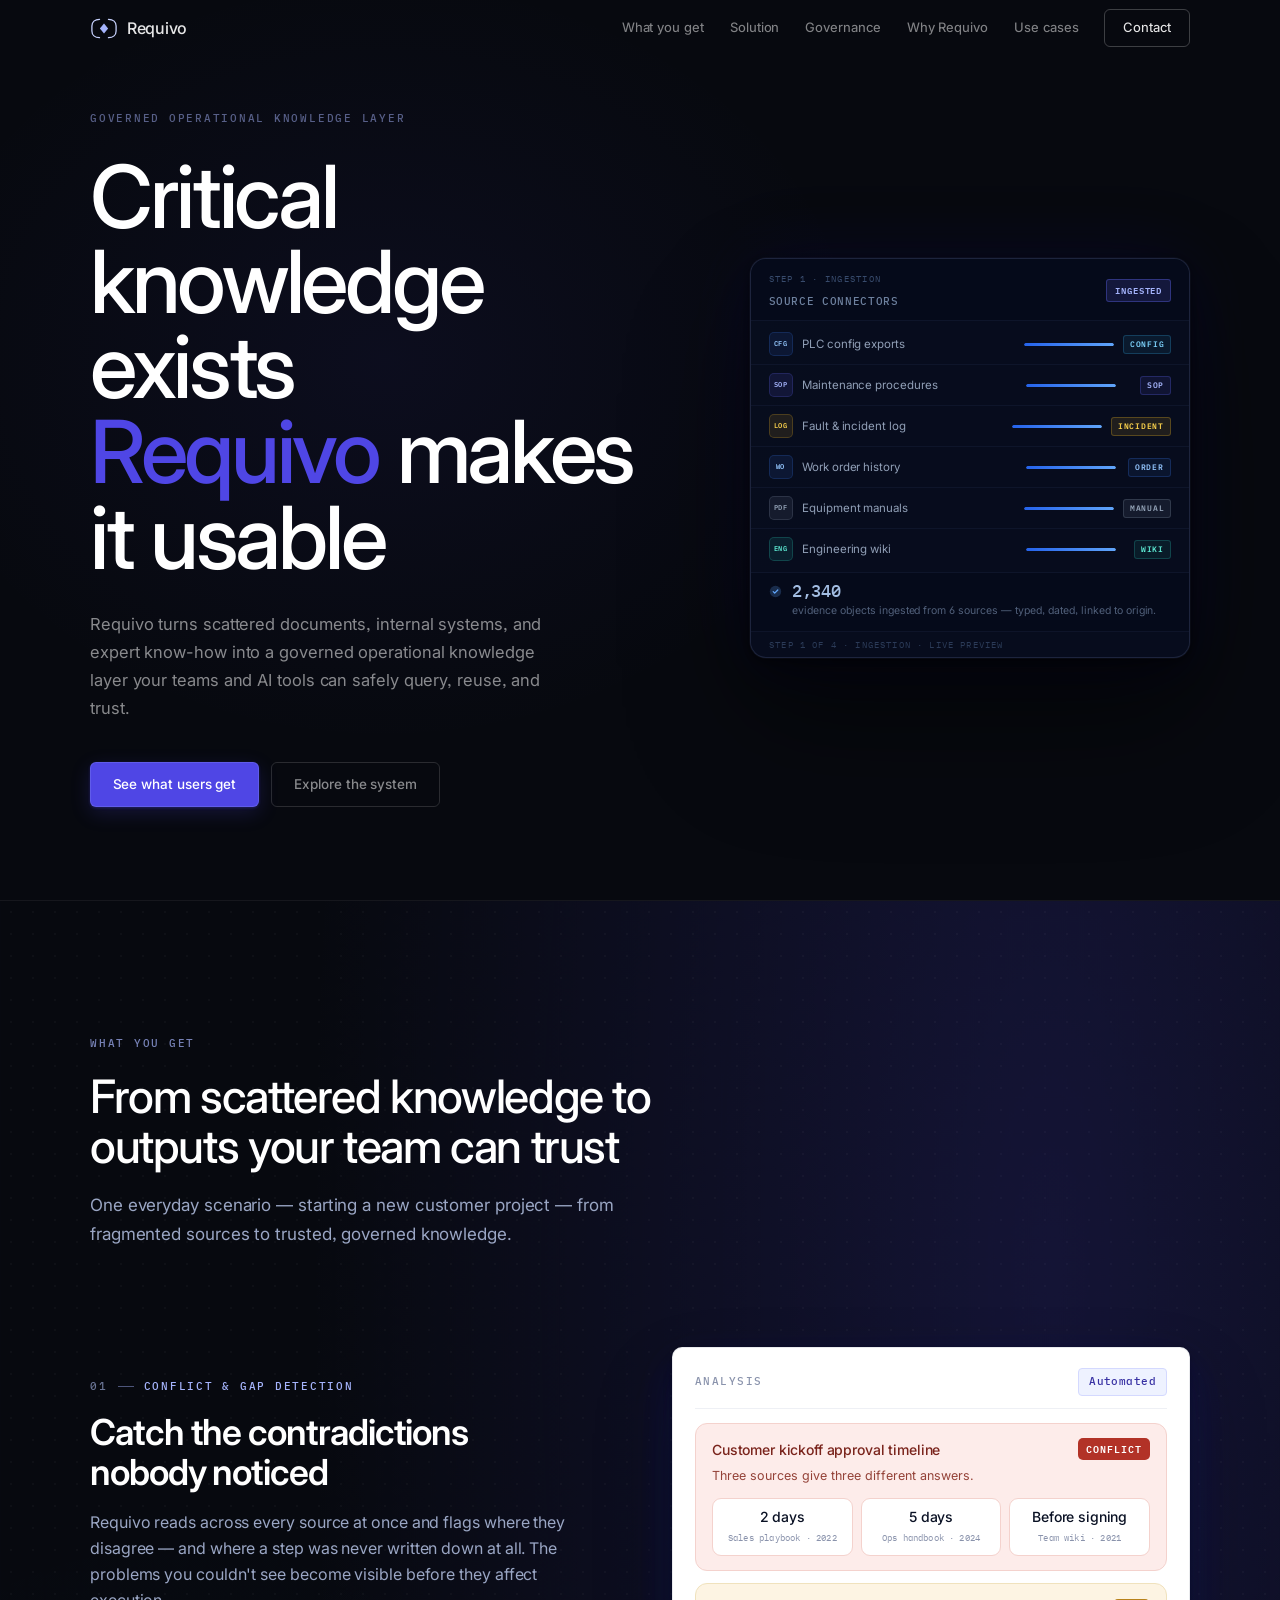
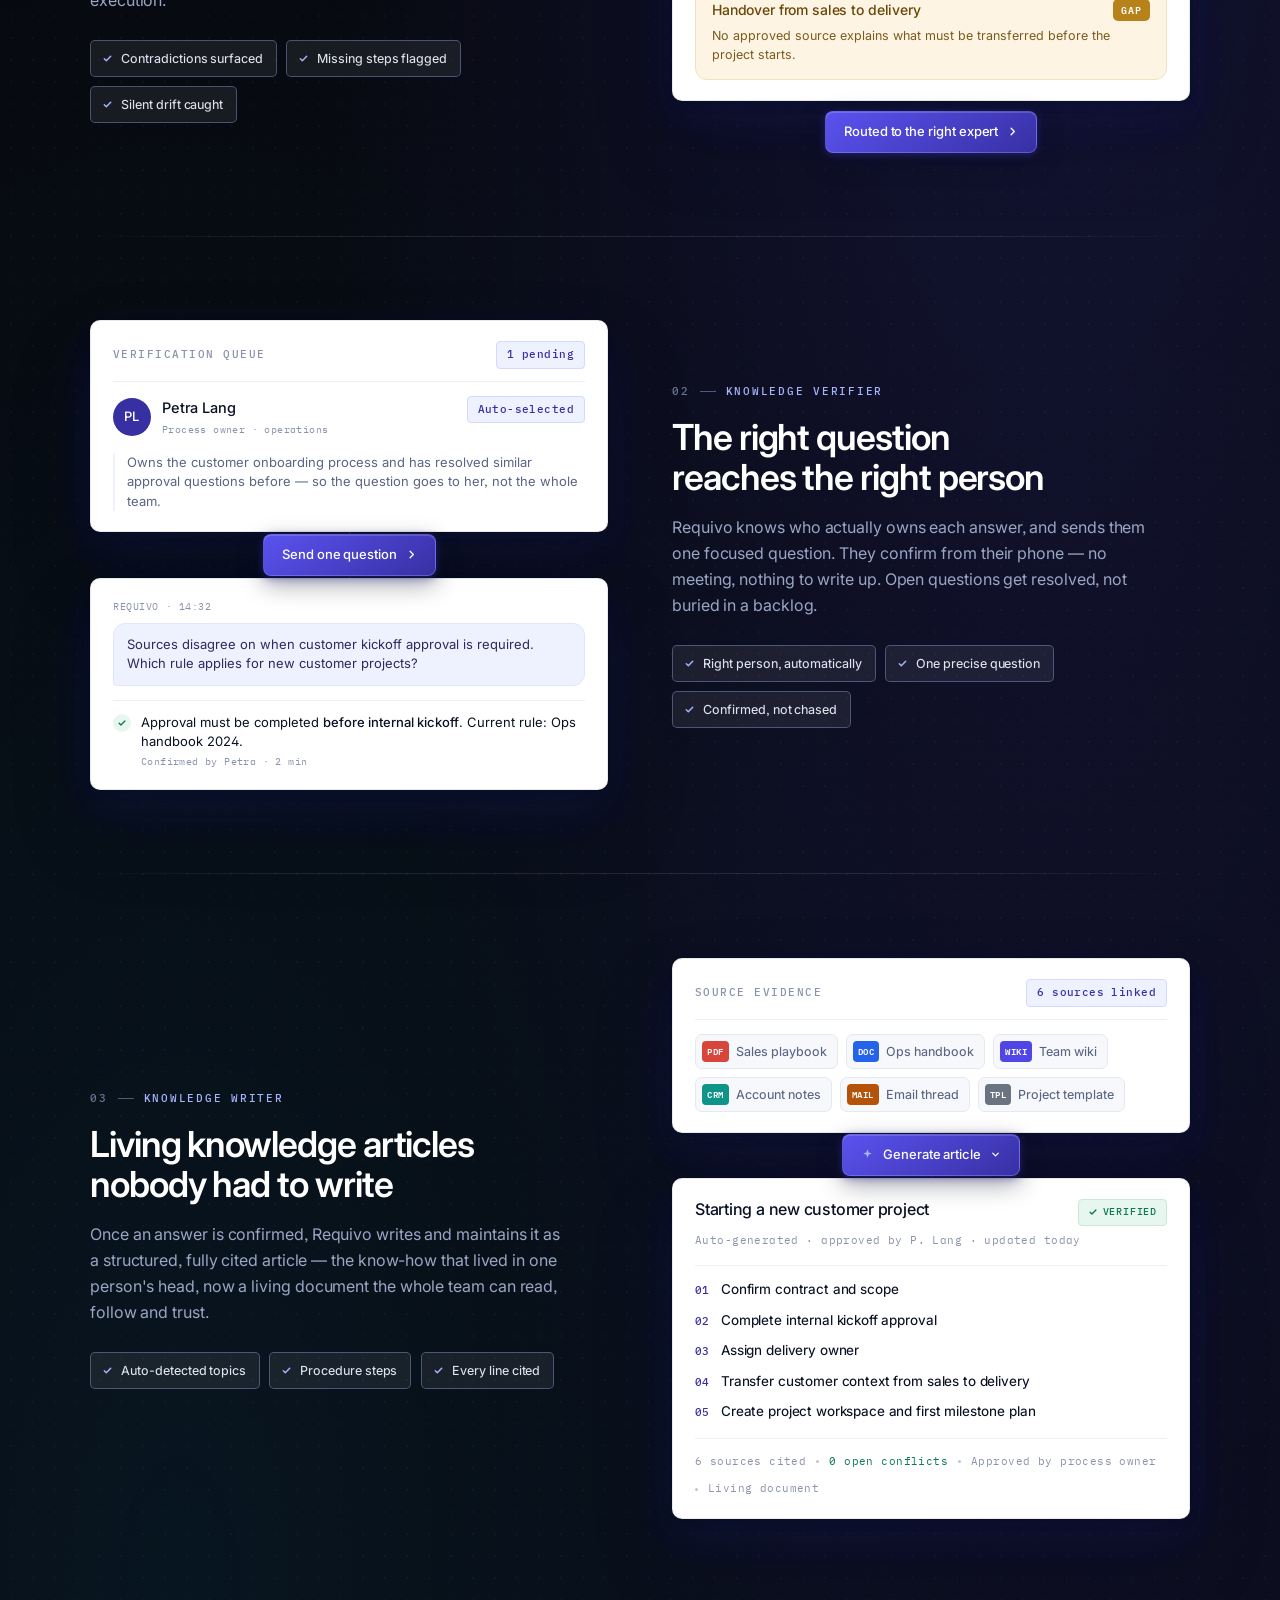
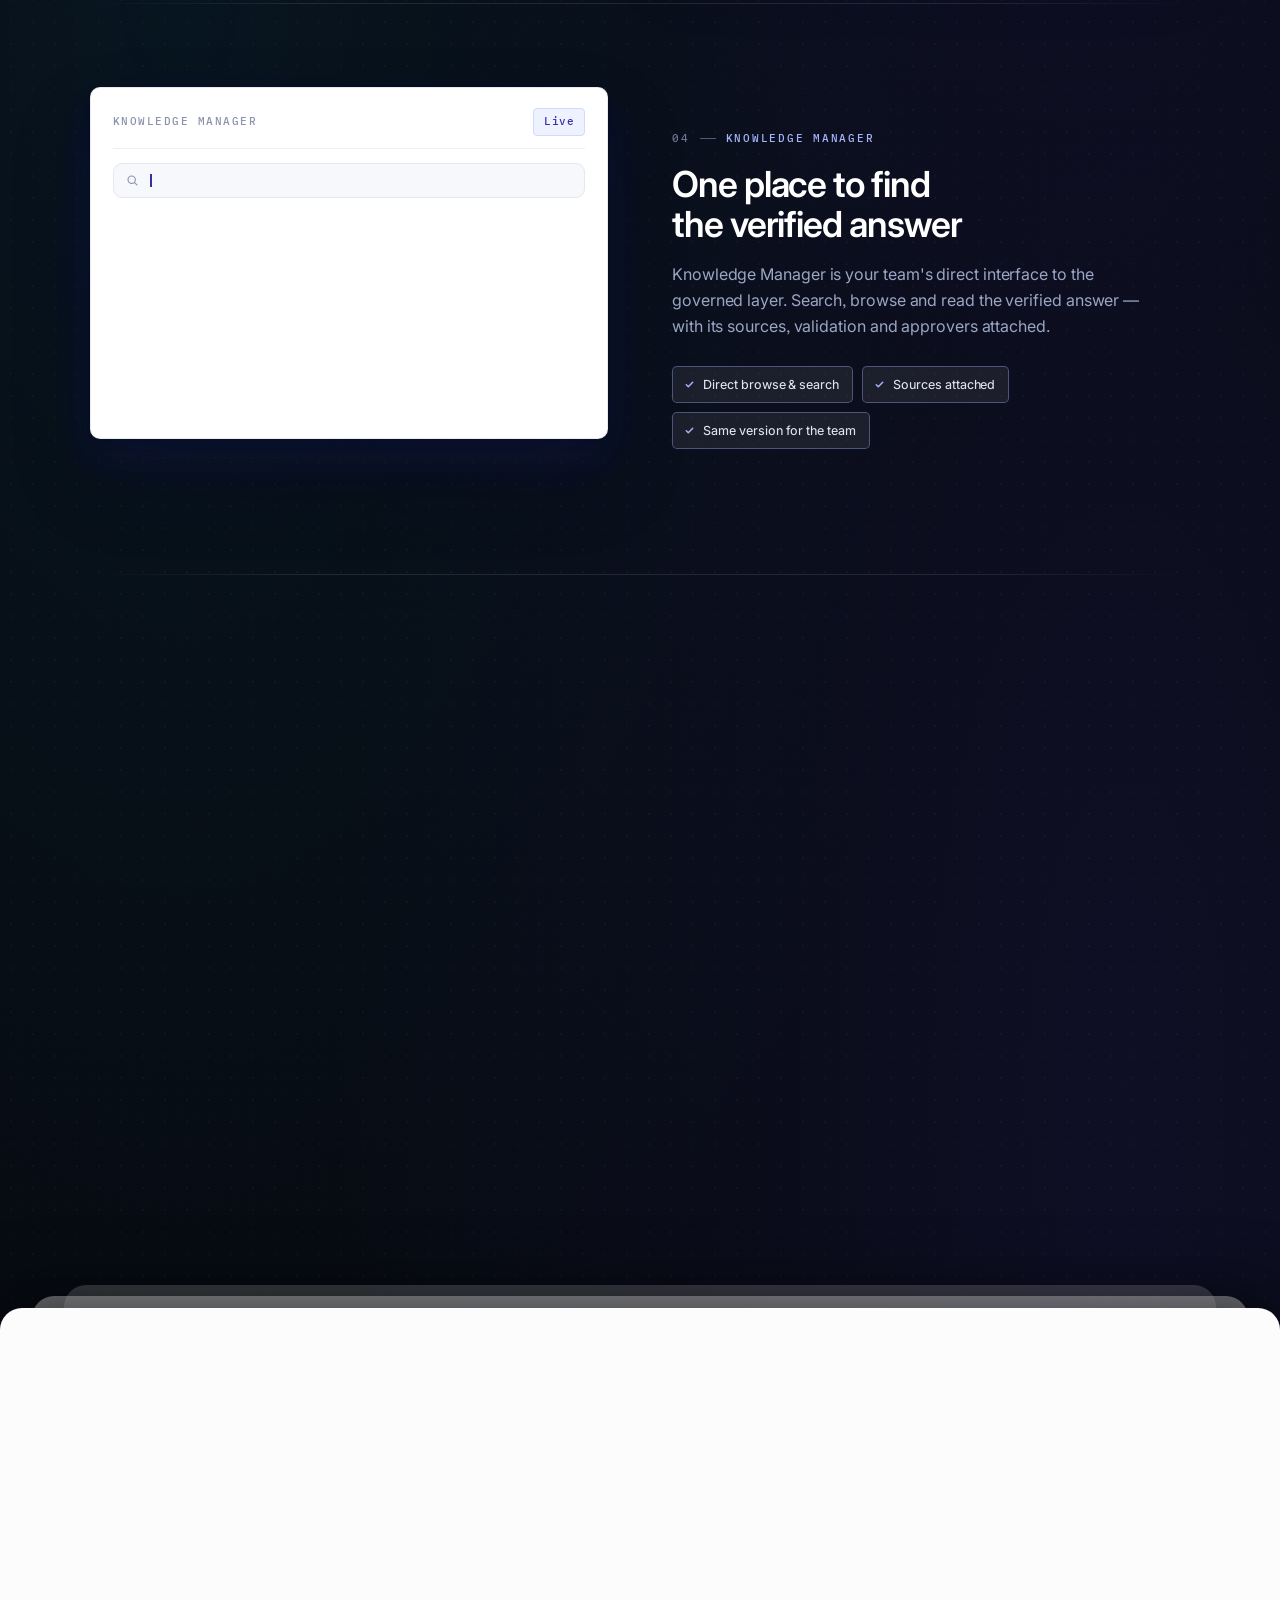
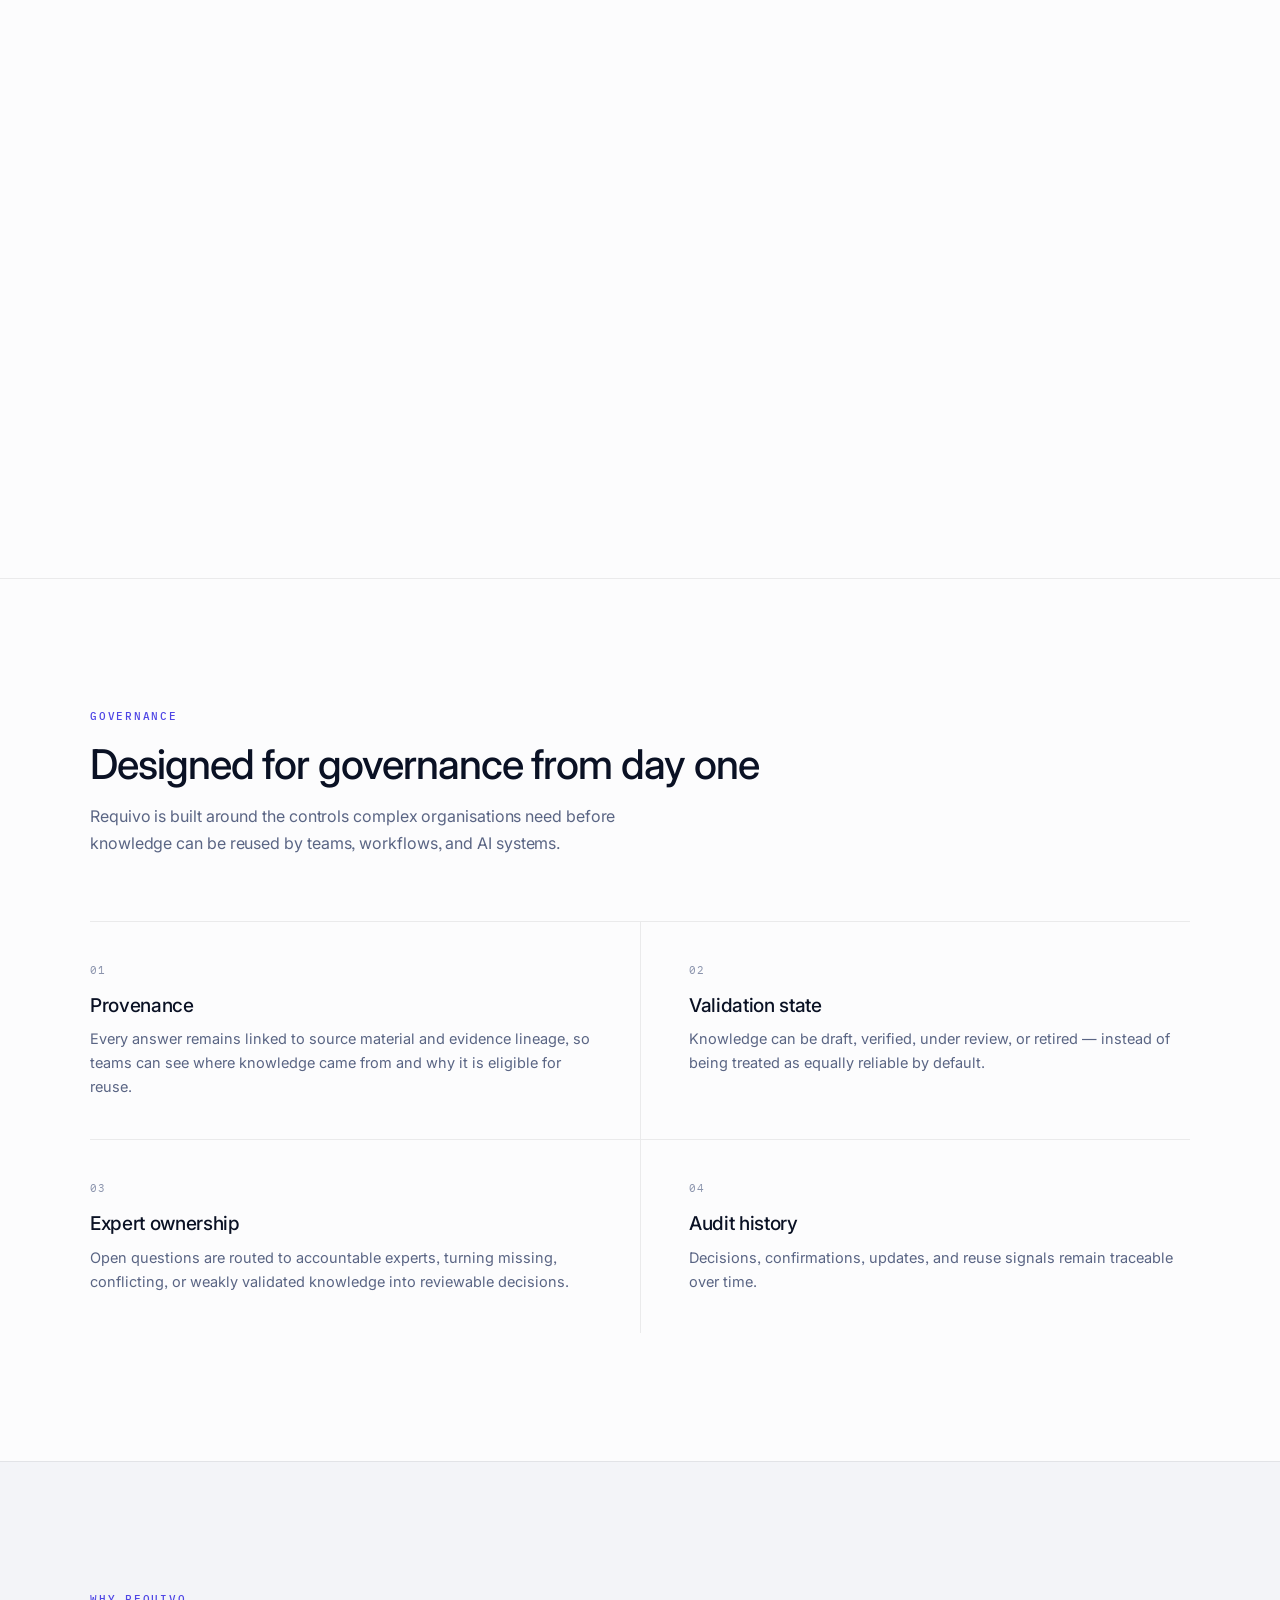
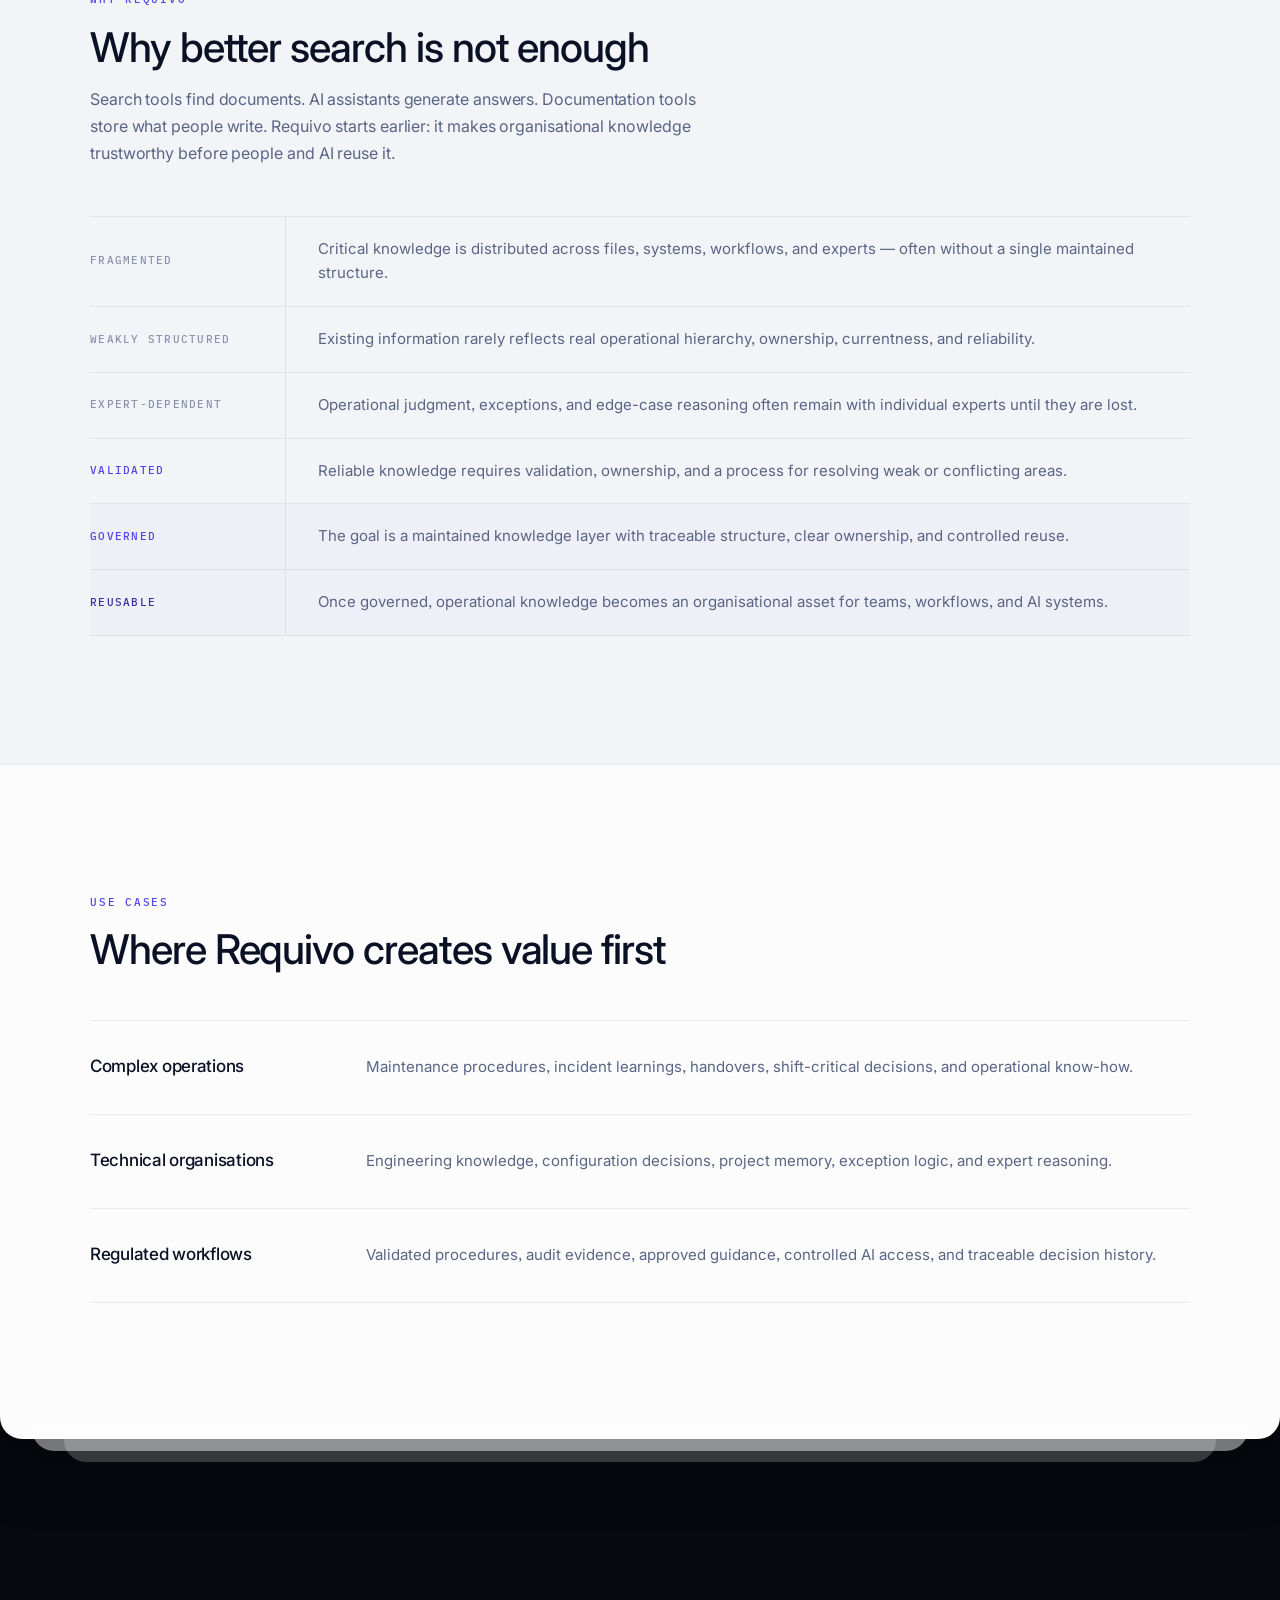
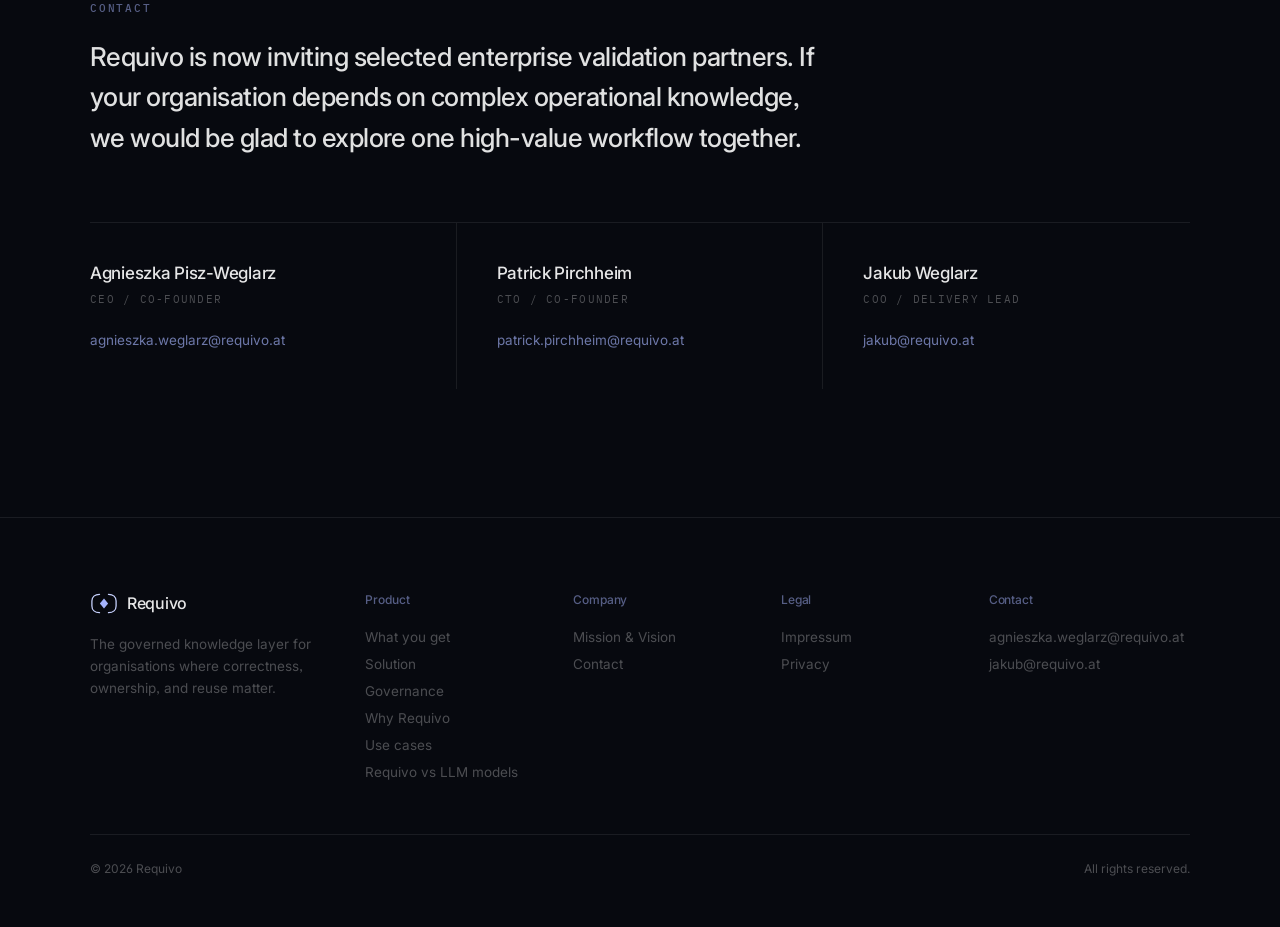
==== commit 0835f3b1: "Update design tokens and theme styles in index.html" ====
--- a/index.html
+++ b/index.html
@@ -15,9 +15,9 @@
    DESIGN TOKENS
    ================================================ */
 :root {
-  --dark:        #05070d;
+  --dark:        #07090f;
   --dark-2:      #0c1225;
-  --light:       #ffffff;
+  --light:       #fcfcfd;
   --off:         #f7f8fb;
   --text:        #0a1124;
   --text-soft:   #5a6584;
@@ -46,6 +46,7 @@
   font-family: var(--sans);
   font-size: 15.5px;
   background: var(--dark);
+  /* ink base — the sheet floats above it */
   color: var(--text);
   line-height: 1.68;
   font-weight: 400;
@@ -83,7 +84,7 @@
   background: rgba(8,12,26,.92);
   border-bottom-color: rgba(255,255,255,.06);
 }
-#nav[data-theme="dark"].scrolled {
+#nav[data-theme="light"].scrolled {
   background: rgba(255,255,255,.92);
   border-bottom-color: rgba(0,0,0,.07);
 }
@@ -105,11 +106,11 @@
   transition: color .25s ease;
 }
 #nav[data-theme="dark"] .logo { color: var(--on-dk); }
-#nav[data-theme="dark"] .logo { color: var(--text); }
+#nav[data-theme="light"] .logo { color: var(--text); }
 #nav[data-theme="dark"]  .lm-bracket { stroke: #c7d2fe; }
 #nav[data-theme="dark"]  .lm-diamond { fill: #a5b4fc; }
-#nav[data-theme="dark"] .lm-bracket { stroke: var(--indigo); }
-#nav[data-theme="dark"] .lm-diamond { fill: var(--brand); }
+#nav[data-theme="light"] .lm-bracket { stroke: var(--indigo); }
+#nav[data-theme="light"] .lm-diamond { fill: var(--brand); }
 
 .nav-links { display: flex; align-items: center; gap: 26px; }
 .nav-links a {
@@ -121,7 +122,7 @@
 .nav-links a:not(.nav-cta) { opacity: .55; }
 .nav-links a:not(.nav-cta):hover { opacity: 1; }
 #nav[data-theme="dark"] .nav-links a:not(.nav-cta) { color: var(--on-dk); }
-#nav[data-theme="dark"] .nav-links a:not(.nav-cta) { color: var(--text); }
+#nav[data-theme="light"] .nav-links a:not(.nav-cta) { color: var(--text); }
 
 .nav-cta {
   font-size: 13px;
@@ -141,11 +142,11 @@
   color: var(--text);
   border-color: #fff;
 }
-#nav[data-theme="dark"] .nav-cta {
+#nav[data-theme="light"] .nav-cta {
   color: var(--text);
   border-color: rgba(0,0,0,.18);
 }
-#nav[data-theme="dark"] .nav-cta:hover {
+#nav[data-theme="light"] .nav-cta:hover {
   background: var(--text);
   color: #fff;
   border-color: var(--text);
@@ -182,6 +183,8 @@
   gap: clamp(40px,5vw,80px);
   align-items: center;
 }
+.hero-copy { position: relative; z-index: 3; }
+.hero-aside { position: relative; z-index: 1; }
 .hero-tag {
   font-family: var(--mono);
   font-size: 11px;
@@ -441,7 +444,7 @@
 .rqw-suite {
   --rqw-sans: 'Inter', system-ui, -apple-system, 'Segoe UI', sans-serif;
   --rqw-mono: 'IBM Plex Mono', ui-monospace, 'SF Mono', monospace;
-  --rqw-bg-deep: #05070d;
+  --rqw-bg-deep: #07090f;
   --rqw-indigo: #3730a3;
   --rqw-indigo-mid: #4f46e5;
   --rqw-indigo-on-dark: #a5b4fc;
@@ -468,7 +471,7 @@
   position: relative;
   overflow: hidden;
   background: var(--rqw-bg-deep);
-  padding: 128px 0 140px;
+  padding: 128px 0 220px;
   font-family: var(--rqw-sans);
   -webkit-font-smoothing: antialiased;
   -moz-osx-font-smoothing: grayscale;
@@ -789,6 +792,39 @@
   .rqw-fragment:hover .rqw-card:last-child { transform: translateY(-2px); box-shadow: 0 0 0 0.5px rgba(15,28,58,.08), 0 2px 6px rgba(8,14,38,.18), 0 8px 18px rgba(8,14,38,.24), 0 24px 56px rgba(8,14,38,.42), 0 50px 100px rgba(8,14,38,.26), 0 22px 64px rgba(79,70,229,.20); }
 }
 
+
+/* ================================================
+   DEPTH STACK — the signature
+   The light middle of the page is a physical sheet
+   floating above the ink, with sheets peeking
+   behind its edges. The page is built from layers.
+   ================================================ */
+.stack {
+  position: relative;
+  z-index: 5;
+  margin-top: -72px;
+  margin-bottom: -72px;
+}
+.stack-edge {
+  position: absolute;
+  height: 30px;
+  pointer-events: none;
+}
+.stack-edge--1 { top: -12px; left: 2.5%; right: 2.5%; background: rgba(252,252,253,.46); border-radius: 22px 22px 0 0; }
+.stack-edge--2 { top: -23px; left: 5%;   right: 5%;   background: rgba(252,252,253,.20); border-radius: 22px 22px 0 0; }
+.stack-edge--b1 { bottom: -12px; left: 2.5%; right: 2.5%; background: rgba(252,252,253,.46); border-radius: 0 0 22px 22px; }
+.stack-edge--b2 { bottom: -23px; left: 5%;   right: 5%;   background: rgba(252,252,253,.20); border-radius: 0 0 22px 22px; }
+.sheet {
+  position: relative;
+  background: var(--light);
+  border-radius: 22px;
+  overflow: hidden;
+  box-shadow:
+    0 -22px 64px rgba(0,0,0,.42),
+    0  22px 64px rgba(0,0,0,.42),
+    0 0 0 0.5px rgba(255,255,255,.05);
+}
+
 /* ================================================
    SOLUTION
    ================================================ */
@@ -805,7 +841,7 @@
   text-transform: uppercase;
   display: block;
   margin-bottom: 16px;
-  color: rgba(165,180,252,.55);
+  color: var(--brand);
 }
 .s-title {
   font-size: clamp(28px, 3.2vw, 44px);
@@ -813,7 +849,7 @@
   line-height: 1.1;
   letter-spacing: -.026em;
   text-wrap: balance;
-  color: #fff;
+  color: var(--text);
   margin-bottom: 0;
 }
 .sol-grid {
@@ -825,7 +861,7 @@
 .sol-copy p {
   font-size: 16px;
   line-height: 1.72;
-  color: rgba(255,255,255,.55);
+  color: var(--text-soft);
   letter-spacing: -.005em;
   margin-bottom: 20px;
 }
@@ -833,21 +869,21 @@
 .sol-panels { display: grid; gap: 0; }
 .sol-panel {
   padding: 22px 0;
-  border-top: 0.5px solid rgba(255,255,255,.08);
-}
-.sol-panel:last-child { border-bottom: 0.5px solid rgba(255,255,255,.08); }
+  border-top: 0.5px solid var(--line);
+}
+.sol-panel:last-child { border-bottom: 0.5px solid var(--line); }
 .sol-panel-tag {
   font-family: var(--mono);
   font-size: 10px;
   letter-spacing: .14em;
   text-transform: uppercase;
-  color: rgba(255,255,255,.30);
+  color: var(--text-dim);
   margin-bottom: 6px;
 }
 .sol-panel h3 {
   font-size: 15.5px;
   font-weight: 500;
-  color: rgba(255,255,255,.92);
+  color: var(--text);
   letter-spacing: -.012em;
   margin-bottom: 6px;
   line-height: 1.3;
@@ -855,7 +891,7 @@
 .sol-panel p {
   font-size: 14px;
   line-height: 1.6;
-  color: rgba(255,255,255,.50);
+  color: var(--text-soft);
 }
 
 /* ================================================
@@ -864,13 +900,13 @@
 .s-governance {
   background: transparent;
   padding: 128px 0;
-  border-top: 0.5px solid rgba(255,255,255,.07);
+  border-top: 0.5px solid var(--line);
 }
 .gov-header { margin-bottom: 64px; }
 .gov-sub {
   font-size: 16px;
   line-height: 1.7;
-  color: rgba(255,255,255,.50);
+  color: var(--text-soft);
   max-width: 580px;
   margin-top: 16px;
   letter-spacing: -.005em;
@@ -882,21 +918,21 @@
 }
 .gov-item {
   padding: 40px 0;
-  border-top: 0.5px solid rgba(255,255,255,.08);
+  border-top: 1px solid var(--line);
 }
 .gov-item:nth-child(odd)  { padding-right: 48px; }
-.gov-item:nth-child(even) { padding-left: 48px; border-left: 0.5px solid rgba(255,255,255,.07); }
+.gov-item:nth-child(even) { padding-left: 48px; border-left: 0.5px solid var(--line); }
 .gov-num {
   font-family: var(--mono);
   font-size: 10.5px;
   letter-spacing: .12em;
-  color: rgba(165,180,252,.45);
+  color: var(--text-dim);
   margin-bottom: 14px;
 }
 .gov-item h3 {
   font-size: 19px;
   font-weight: 500;
-  color: rgba(255,255,255,.92);
+  color: var(--text);
   letter-spacing: -.018em;
   line-height: 1.25;
   margin-bottom: 10px;
@@ -904,32 +940,32 @@
 .gov-item p {
   font-size: 14.5px;
   line-height: 1.65;
-  color: rgba(255,255,255,.50);
+  color: var(--text-soft);
 }
 
 /* ================================================
    WHY
    ================================================ */
 .s-why {
-  background: transparent;
+  background: #f3f4f8;
   padding: 128px 0;
-  border-top: 0.5px solid rgba(255,255,255,.07);
+  border-top: 0.5px solid var(--line);
 }
 .why-header { margin-bottom: 48px; }
 .why-sub {
   font-size: 16px;
   line-height: 1.7;
-  color: rgba(255,255,255,.50);
+  color: var(--text-soft);
   max-width: 640px;
   margin-top: 16px;
   letter-spacing: -.005em;
 }
-.strata { border-top: 0.5px solid rgba(255,255,255,.08); }
+.strata { border-top: 0.5px solid var(--line); }
 .strata-row {
   display: grid;
   grid-template-columns: 196px 1fr;
   align-items: stretch;
-  border-bottom: 0.5px solid rgba(255,255,255,.07);
+  border-bottom: 0.5px solid var(--line);
 }
 .strata-label {
   padding: 20px 24px 20px 0;
@@ -938,56 +974,56 @@
   font-weight: 500;
   letter-spacing: .12em;
   text-transform: uppercase;
-  color: rgba(255,255,255,.34);
+  color: var(--text-dim);
   display: flex;
   align-items: center;
-  border-right: 0.5px solid rgba(255,255,255,.07);
+  border-right: 0.5px solid var(--line);
 }
 .strata-body {
   padding: 20px 0 20px 32px;
   font-size: 15px;
   line-height: 1.65;
-  color: rgba(255,255,255,.55);
+  color: var(--text-soft);
   display: flex;
   align-items: center;
 }
-.strata-row:nth-child(4) .strata-label { color: #a5b4fc; }
-.strata-row:nth-child(5) .strata-label { color: #a5b4fc; }
-.strata-row:nth-child(6) .strata-label { color: #c7d2fe; }
+.strata-row:nth-child(4) .strata-label { color: var(--brand); }
+.strata-row:nth-child(5) .strata-label { color: var(--brand); }
+.strata-row:nth-child(6) .strata-label { color: var(--indigo); }
 .strata-row:nth-child(5),
-.strata-row:nth-child(6) { background: rgba(79,70,229,.06); }
+.strata-row:nth-child(6) { background: rgba(79,70,229,.025); }
 
 /* ================================================
    USE CASES
    ================================================ */
 .s-use-cases {
   background: transparent;
-  padding: 128px 0;
-  border-top: 0.5px solid rgba(255,255,255,.07);
+  padding: 128px 0 136px;
+  border-top: 0.5px solid var(--line);
 }
 .uc-header { margin-bottom: 48px; }
-.use-rows { border-top: 0.5px solid rgba(255,255,255,.08); }
+.use-rows { border-top: 0.5px solid var(--line); }
 .use-row {
   display: grid;
   grid-template-columns: minmax(200px, 224px) 1fr;
   gap: 52px;
   align-items: baseline;
   padding: 34px 0;
-  border-bottom: 0.5px solid rgba(255,255,255,.07);
+  border-bottom: 0.5px solid var(--line);
   transition: background .18s ease;
 }
-.use-row:hover { background: rgba(79,70,229,.06); margin: 0 -24px; padding-left: 24px; padding-right: 24px; }
+.use-row:hover { background: rgba(79,70,229,.018); margin: 0 -24px; padding-left: 24px; padding-right: 24px; }
 .use-row h3 {
   font-size: 17px;
   font-weight: 500;
-  color: rgba(255,255,255,.92);
+  color: var(--text);
   letter-spacing: -.016em;
   line-height: 1.3;
 }
 .use-row p {
   font-size: 15px;
   line-height: 1.65;
-  color: rgba(255,255,255,.55);
+  color: var(--text-soft);
 }
 
 /* ================================================
@@ -995,7 +1031,7 @@
    ================================================ */
 .s-contact {
   background: var(--dark);
-  padding: 128px 0;
+  padding: 232px 0 128px;
 }
 .contact-label {
   font-family: var(--mono);
@@ -1107,69 +1143,6 @@
   color: var(--on-dk-dim);
 }
 
-
-/* ================================================
-   THE CONTINUUM THREAD — the signature
-   A single luminous line descends the page,
-   lighting up as the reader travels through it.
-   Each section is a station on the pipeline.
-   ================================================ */
-#thread {
-  position: absolute;
-  left: clamp(18px, 2.6vw, 44px);
-  width: 1px;
-  z-index: 60;
-  pointer-events: none;
-}
-.thread-base {
-  position: absolute;
-  inset: 0;
-  width: 1px;
-  background: rgba(165,180,252,.10);
-}
-.thread-lit {
-  position: absolute;
-  top: 0; left: 0;
-  width: 1px;
-  height: 0;
-  background: linear-gradient(180deg, rgba(79,70,229,0) 0%, #4f46e5 6%, #818cf8 100%);
-  box-shadow: 0 0 14px rgba(99,102,241,.55), 0 0 3px rgba(129,140,248,.9);
-}
-.thread-node {
-  position: absolute;
-  left: 50%;
-  transform: translate(-50%, -50%);
-  width: 7px; height: 7px;
-  border-radius: 50%;
-  background: #0a0f1f;
-  border: 1px solid rgba(165,180,252,.30);
-  transition: background .35s ease, border-color .35s ease, box-shadow .35s ease;
-}
-.thread-node.on {
-  background: #4f46e5;
-  border-color: #a5b4fc;
-  box-shadow: 0 0 12px rgba(99,102,241,.75);
-}
-.thread-node-label {
-  position: absolute;
-  left: 14px;
-  top: 50%;
-  transform: translateY(-50%);
-  font-family: var(--mono);
-  font-size: 9px;
-  font-weight: 500;
-  letter-spacing: .14em;
-  text-transform: uppercase;
-  color: rgba(165,180,252,.0);
-  white-space: nowrap;
-  transition: color .35s ease;
-}
-.thread-node.on .thread-node-label { color: rgba(165,180,252,.45); }
-@media (max-width: 1180px) { #thread { display: none; } }
-@media (prefers-reduced-motion: reduce) {
-  .thread-lit { transition: none; }
-}
-
 /* ================================================
    REVEAL
    ================================================ */
@@ -1210,6 +1183,12 @@
 @media (max-width: 768px) {
   .wrap { width: calc(100% - 32px); }
   .nav-links a:not(.nav-cta) { display: none; }
+  .stack { margin-top: -36px; margin-bottom: -36px; }
+  .sheet { border-radius: 16px; }
+  .stack-edge--1 { top: -8px; }  .stack-edge--2 { top: -15px; }
+  .stack-edge--b1 { bottom: -8px; } .stack-edge--b2 { bottom: -15px; }
+  .hero-copy { margin-right: 0; }
+  .s-contact { padding: 160px 0 96px; }
   .s-solution,
   .s-governance,
   .s-why,
@@ -1241,12 +1220,6 @@
 </style>
 </head>
 <body>
-
-<!-- THE CONTINUUM THREAD -->
-<div id="thread" aria-hidden="true">
-  <i class="thread-base"></i>
-  <i class="thread-lit" id="thread-lit"></i>
-</div>
 
 <!-- ================================================
      NAV
@@ -1278,7 +1251,7 @@
 <section class="hero" id="top" data-theme="dark">
   <div class="wrap">
     <div class="hero-inner">
-      <div>
+      <div class="hero-copy">
         <span class="hero-tag hero-rise hero-rise-1">Governed operational knowledge layer</span>
         <h1 class="hero-rise hero-rise-2">
           Critical knowledge exists<br>
@@ -1558,9 +1531,14 @@
 </section>
 
 <!-- ================================================
-     SOLUTION
+     DEPTH STACK — light sheet floating above the ink
      ================================================ -->
-<section class="s-solution" id="solution" data-theme="dark">
+<div class="stack" data-theme="light">
+  <i class="stack-edge stack-edge--2" aria-hidden="true"></i>
+  <i class="stack-edge stack-edge--1" aria-hidden="true"></i>
+  <div class="sheet">
+
+<section class="s-solution" id="solution">
   <div class="wrap">
     <div class="sol-header reveal">
       <span class="s-label">Solution</span>
@@ -1596,7 +1574,7 @@
 <!-- ================================================
      GOVERNANCE
      ================================================ -->
-<section class="s-governance" id="governance" data-theme="dark">
+<section class="s-governance" id="governance">
   <div class="wrap">
     <div class="gov-header reveal">
       <span class="s-label">Governance</span>
@@ -1631,7 +1609,7 @@
 <!-- ================================================
      WHY
      ================================================ -->
-<section class="s-why" id="why" data-theme="dark">
+<section class="s-why" id="why">
   <div class="wrap">
     <div class="why-header reveal">
       <span class="s-label">Why Requivo</span>
@@ -1670,7 +1648,7 @@
 <!-- ================================================
      USE CASES
      ================================================ -->
-<section class="s-use-cases" id="use-cases" data-theme="dark">
+<section class="s-use-cases" id="use-cases">
   <div class="wrap">
     <div class="uc-header reveal">
       <span class="s-label">Use cases</span>
@@ -1692,6 +1670,11 @@
     </div>
   </div>
 </section>
+
+  </div><!-- /sheet -->
+  <i class="stack-edge stack-edge--b1" aria-hidden="true"></i>
+  <i class="stack-edge stack-edge--b2" aria-hidden="true"></i>
+</div><!-- /stack -->
 
 <!-- ================================================
      CONTACT
@@ -1999,86 +1982,5 @@
 })();
 </script>
 
-
-<!-- Continuum thread: layout, scroll lighting, station nodes -->
-<script>
-(function () {
-  'use strict';
-  var thread = document.getElementById('thread');
-  var lit = document.getElementById('thread-lit');
-  if (!thread || !lit) return;
-
-  var STATIONS = [
-    { sel: '#top',          label: '01 · evidence'   },
-    { sel: '#what-you-get', label: '02 · capability' },
-    { sel: '#solution',     label: '03 · layer'      },
-    { sel: '#governance',   label: '04 · governed'   },
-    { sel: '#why',          label: '05 · trusted'    },
-    { sel: '#use-cases',    label: '06 · applied'    },
-    { sel: '#contact',      label: '07 · contact'    }
-  ];
-
-  var nodes = [];
-  var threadTop = 0, threadH = 0;
-
-  function build() {
-    nodes.forEach(function (n) { n.el.remove(); });
-    nodes = [];
-    STATIONS.forEach(function (s) {
-      var sec = document.querySelector(s.sel);
-      if (!sec) return;
-      var el = document.createElement('span');
-      el.className = 'thread-node';
-      el.innerHTML = '<span class="thread-node-label">' + s.label + '</span>';
-      thread.appendChild(el);
-      nodes.push({ el: el, sec: sec });
-    });
-  }
-
-  function layout() {
-    var hero = document.getElementById('top');
-    var contact = document.getElementById('contact');
-    if (!hero || !contact) return;
-    threadTop = hero.offsetTop + 140;
-    var end = contact.offsetTop + contact.offsetHeight - 80;
-    threadH = Math.max(0, end - threadTop);
-    thread.style.top = threadTop + 'px';
-    thread.style.height = threadH + 'px';
-    nodes.forEach(function (n) {
-      var y = n.sec.offsetTop + 120 - threadTop;
-      y = Math.max(10, Math.min(threadH - 10, y));
-      n.el.style.top = y + 'px';
-      n.y = y;
-    });
-  }
-
-  var ticking = false;
-  function update() {
-    var probe = window.scrollY + window.innerHeight * 0.42 - threadTop;
-    var h = Math.max(0, Math.min(threadH, probe));
-    lit.style.height = h + 'px';
-    nodes.forEach(function (n) {
-      if (n.y <= h) n.el.classList.add('on');
-      else n.el.classList.remove('on');
-    });
-    ticking = false;
-  }
-  function onScroll() {
-    if (!ticking) { ticking = true; requestAnimationFrame(update); }
-  }
-
-  function init() {
-    build();
-    layout();
-    update();
-  }
-  if (document.readyState === 'loading') document.addEventListener('DOMContentLoaded', init);
-  else init();
-  window.addEventListener('load', function () { layout(); update(); });
-  window.addEventListener('resize', function () { layout(); update(); }, { passive: true });
-  window.addEventListener('scroll', onScroll, { passive: true });
-})();
-</script>
-
 </body>
 </html>
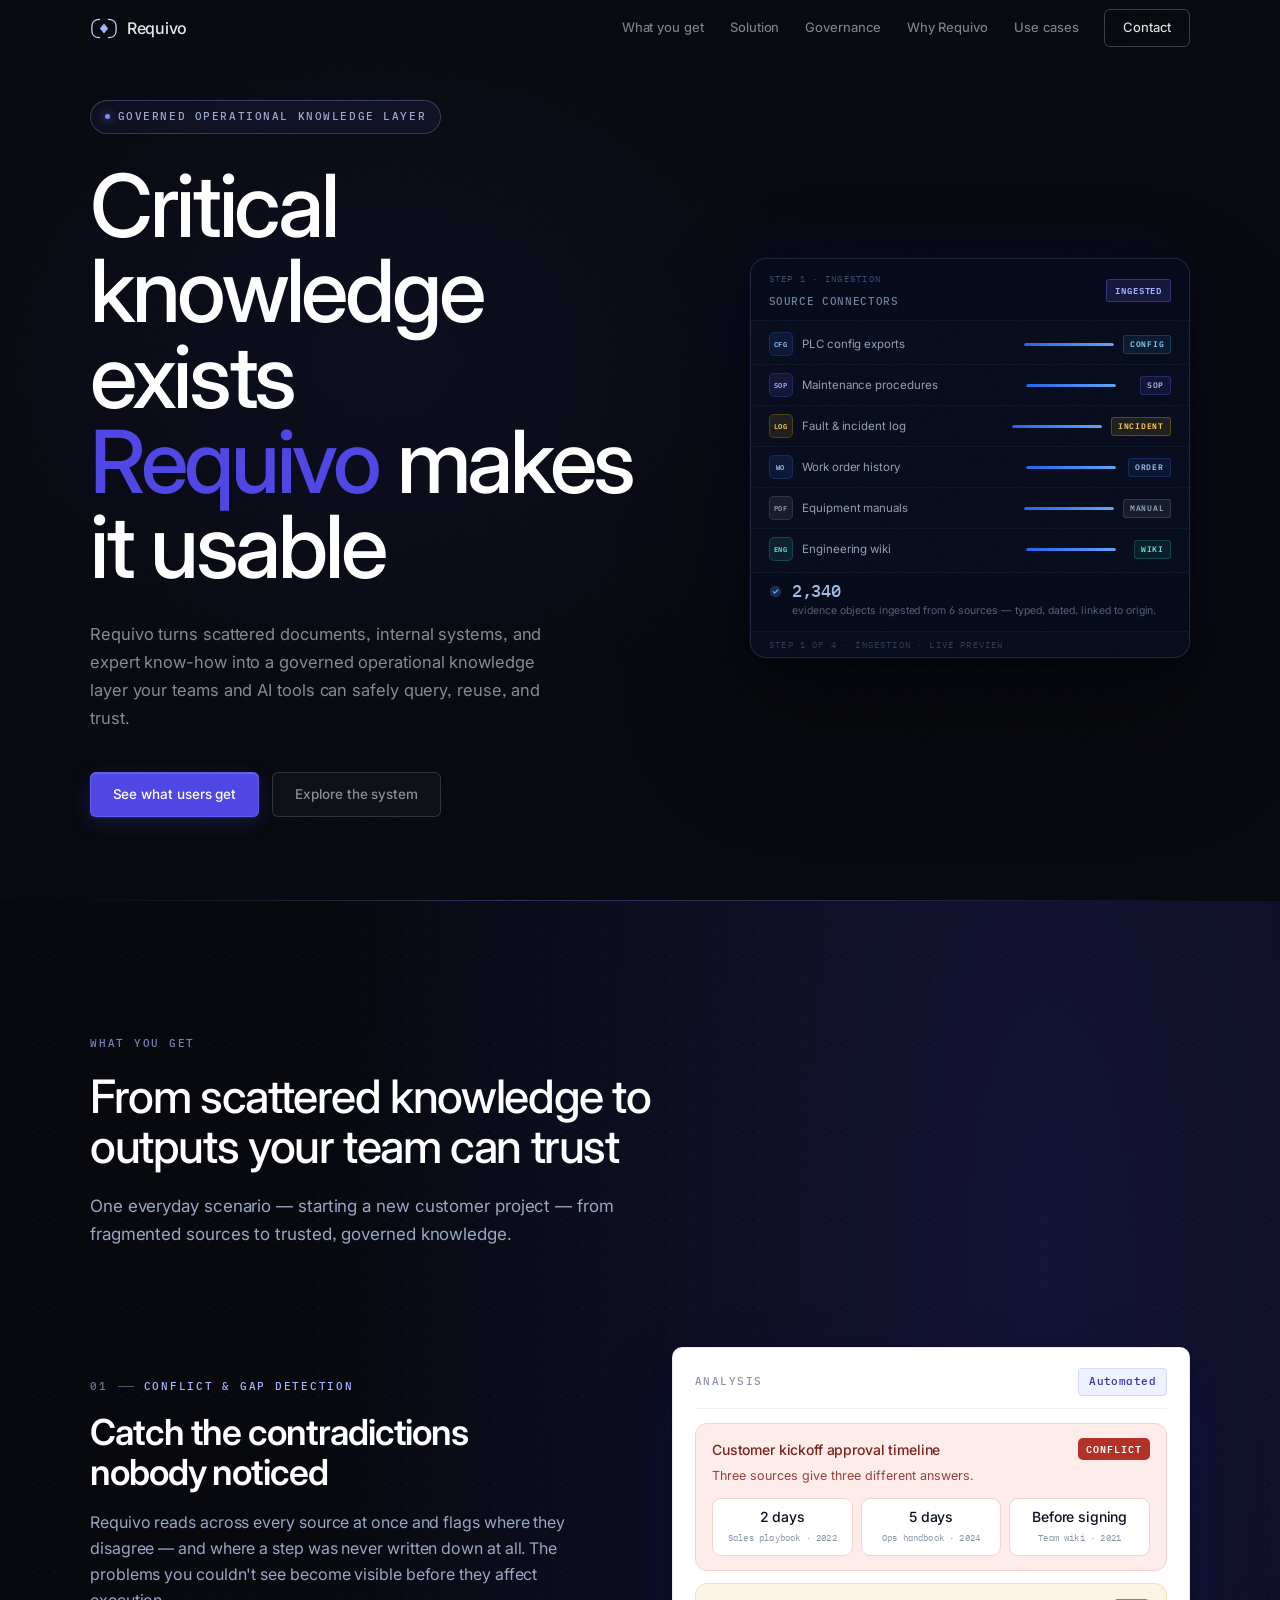
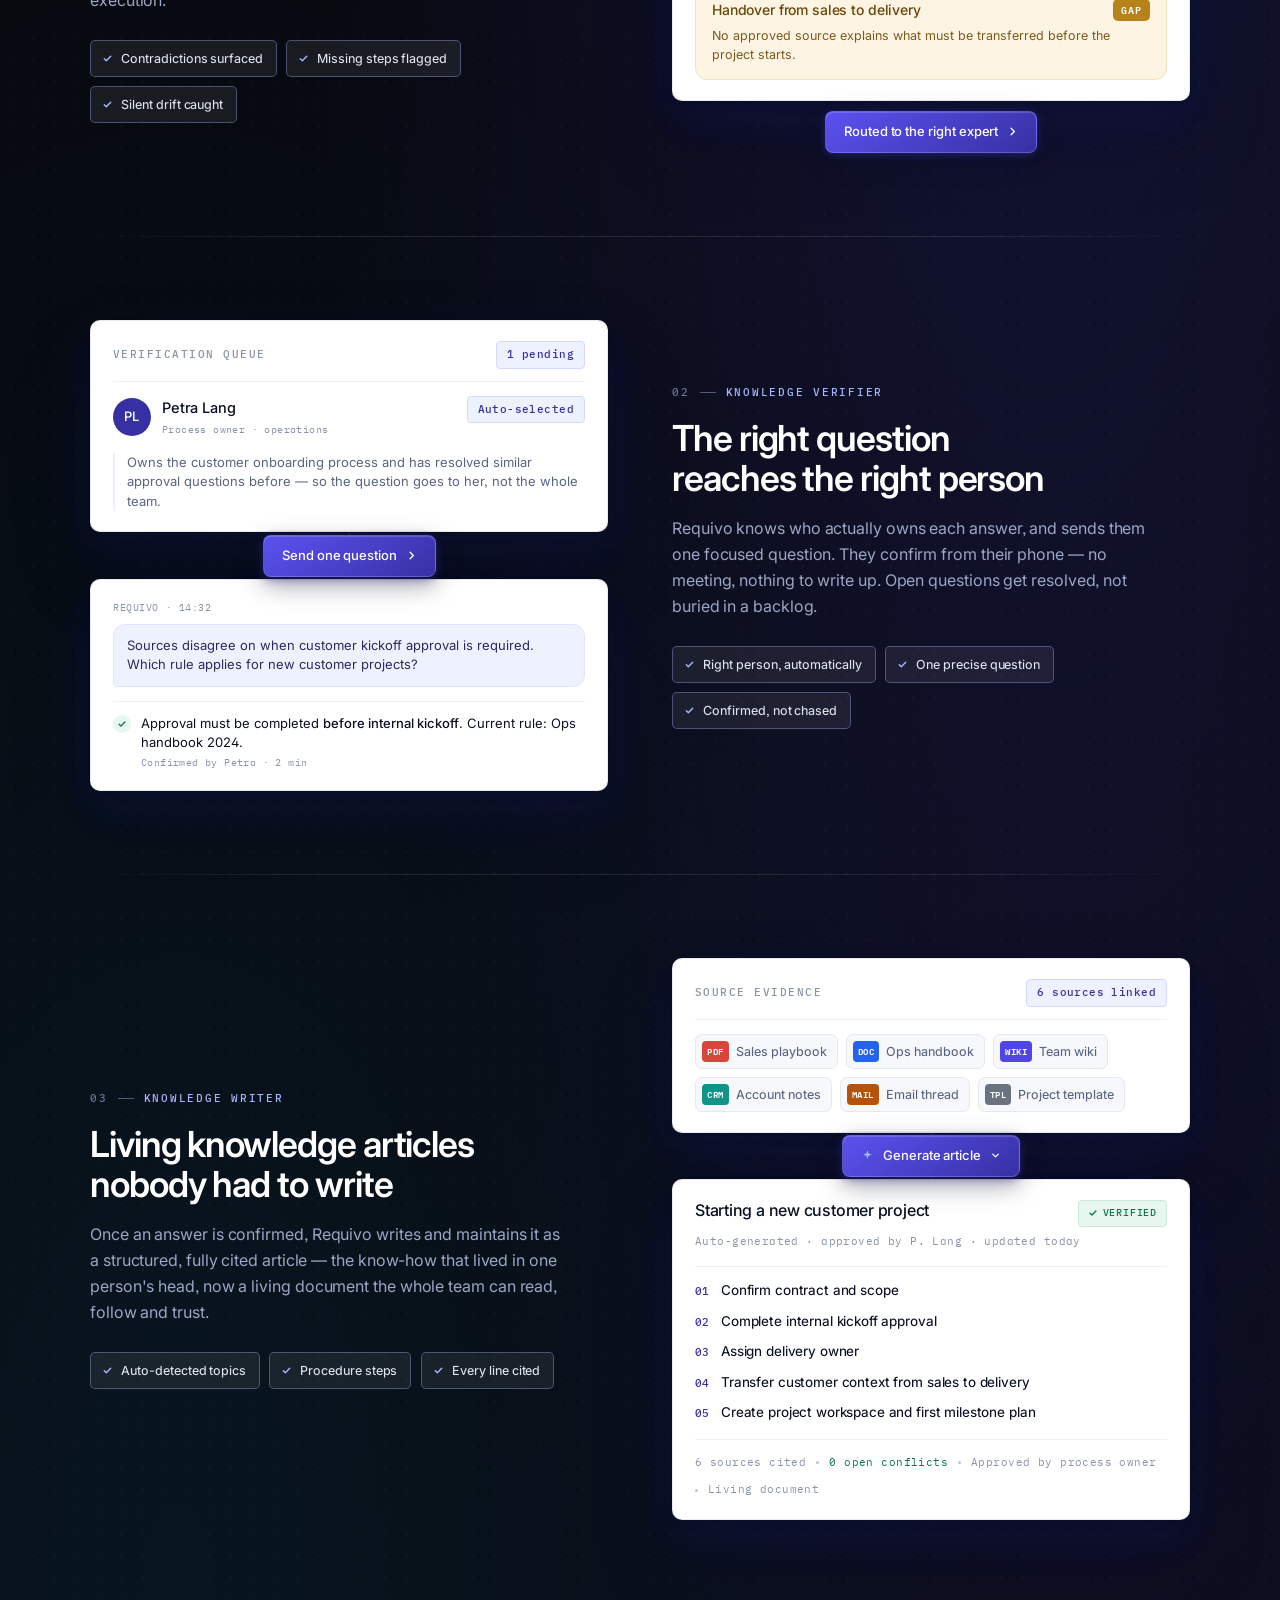
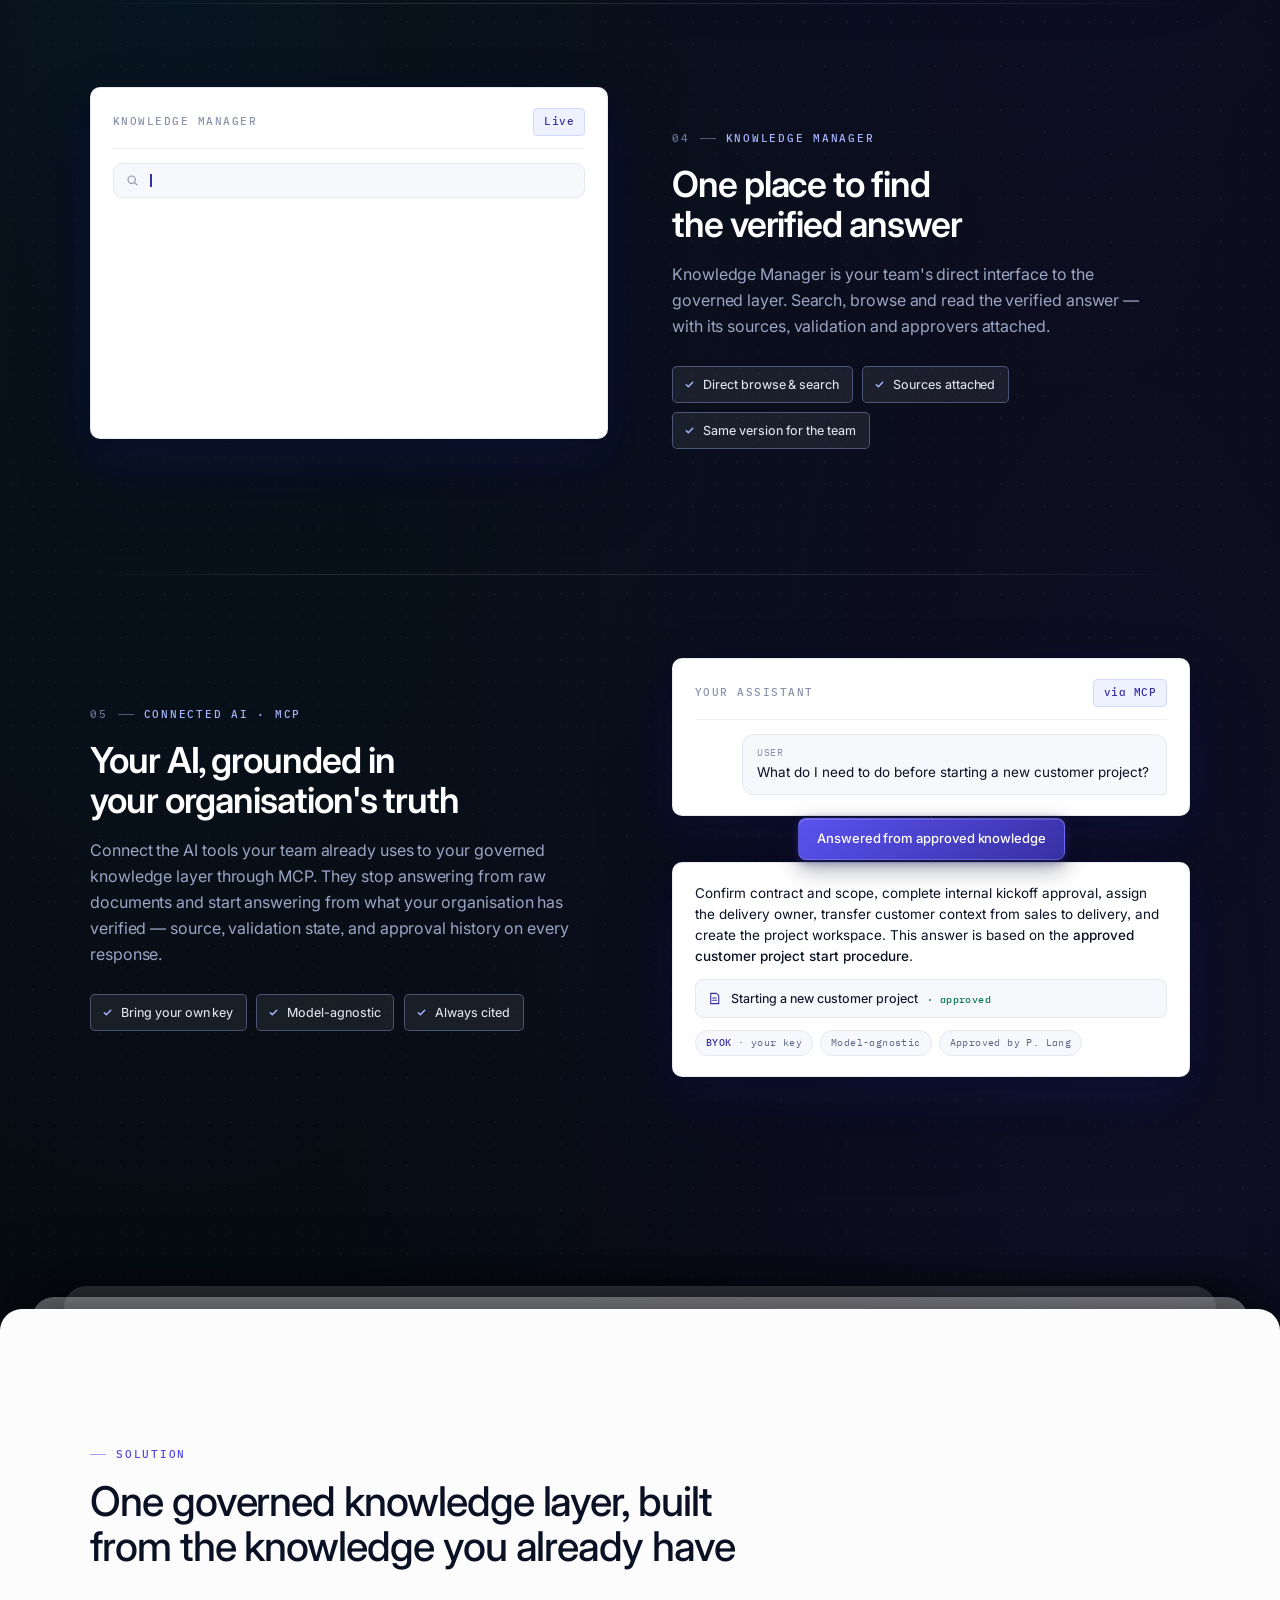
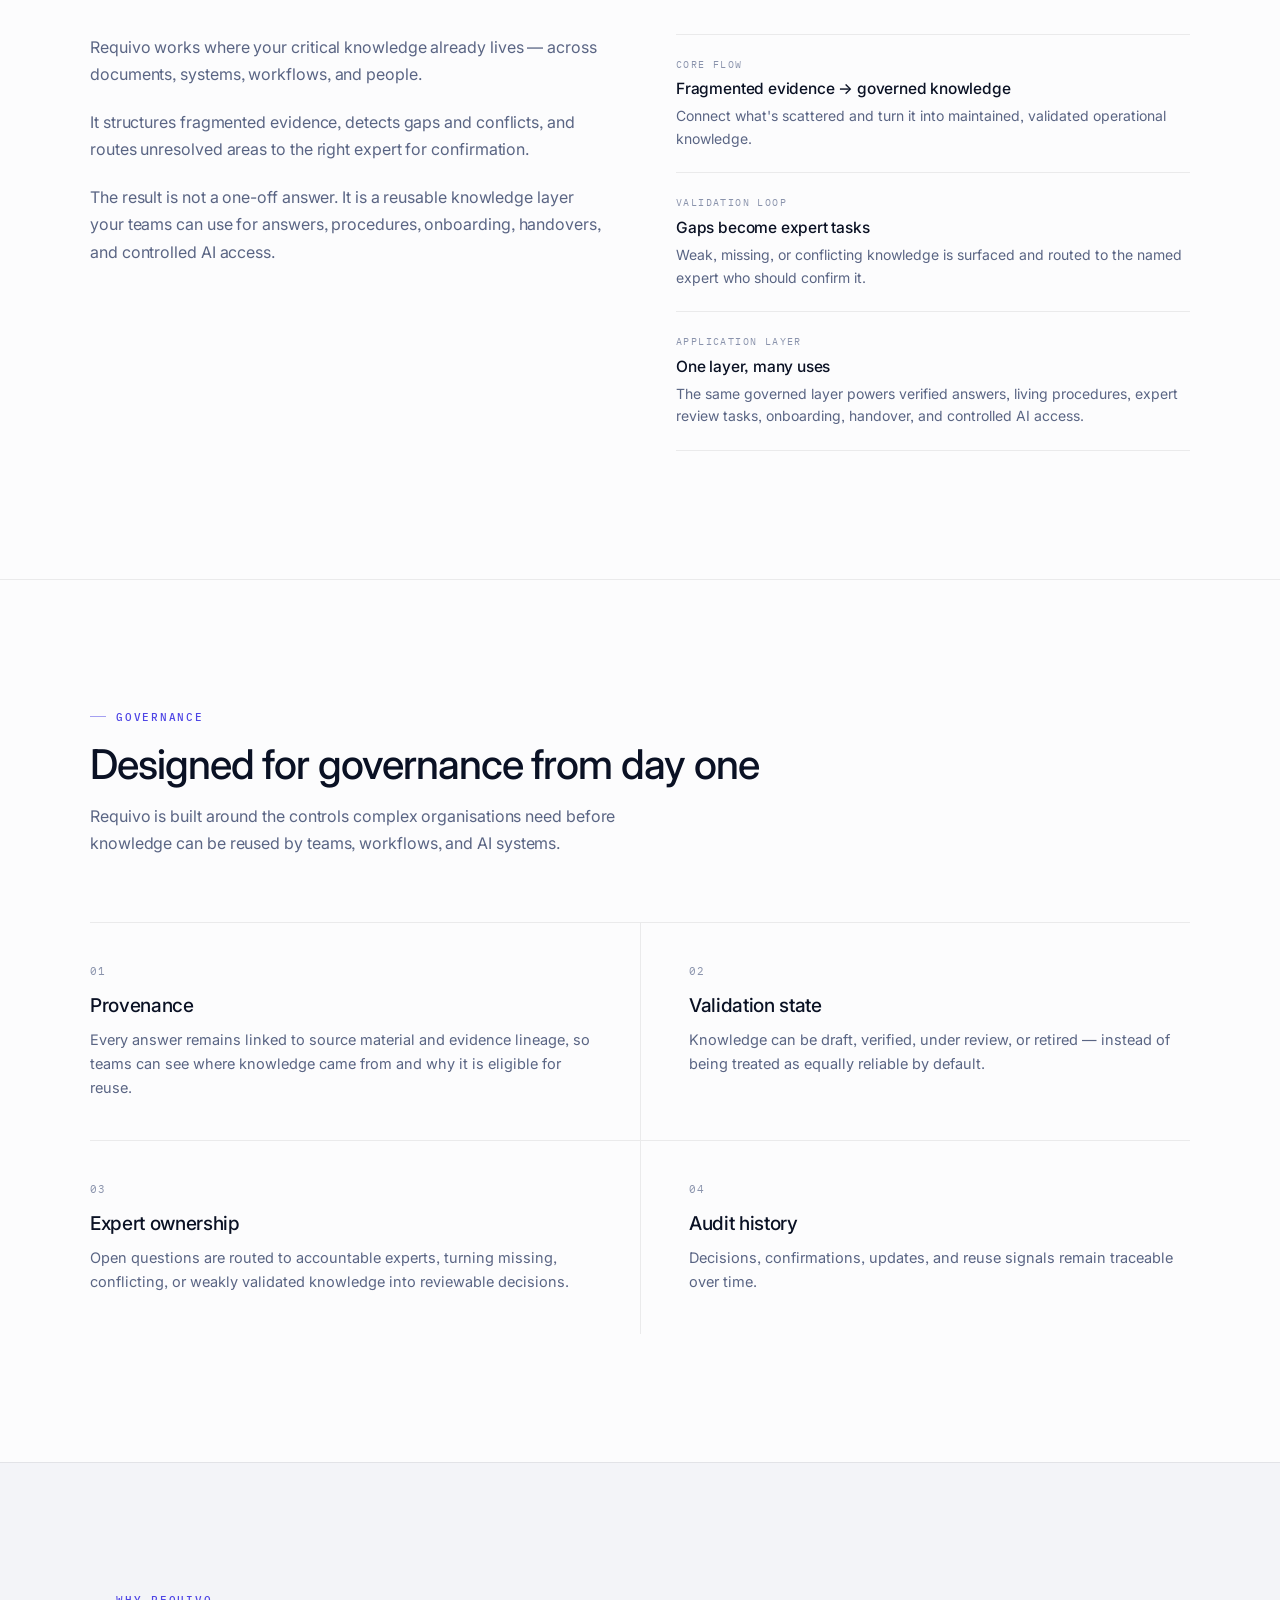
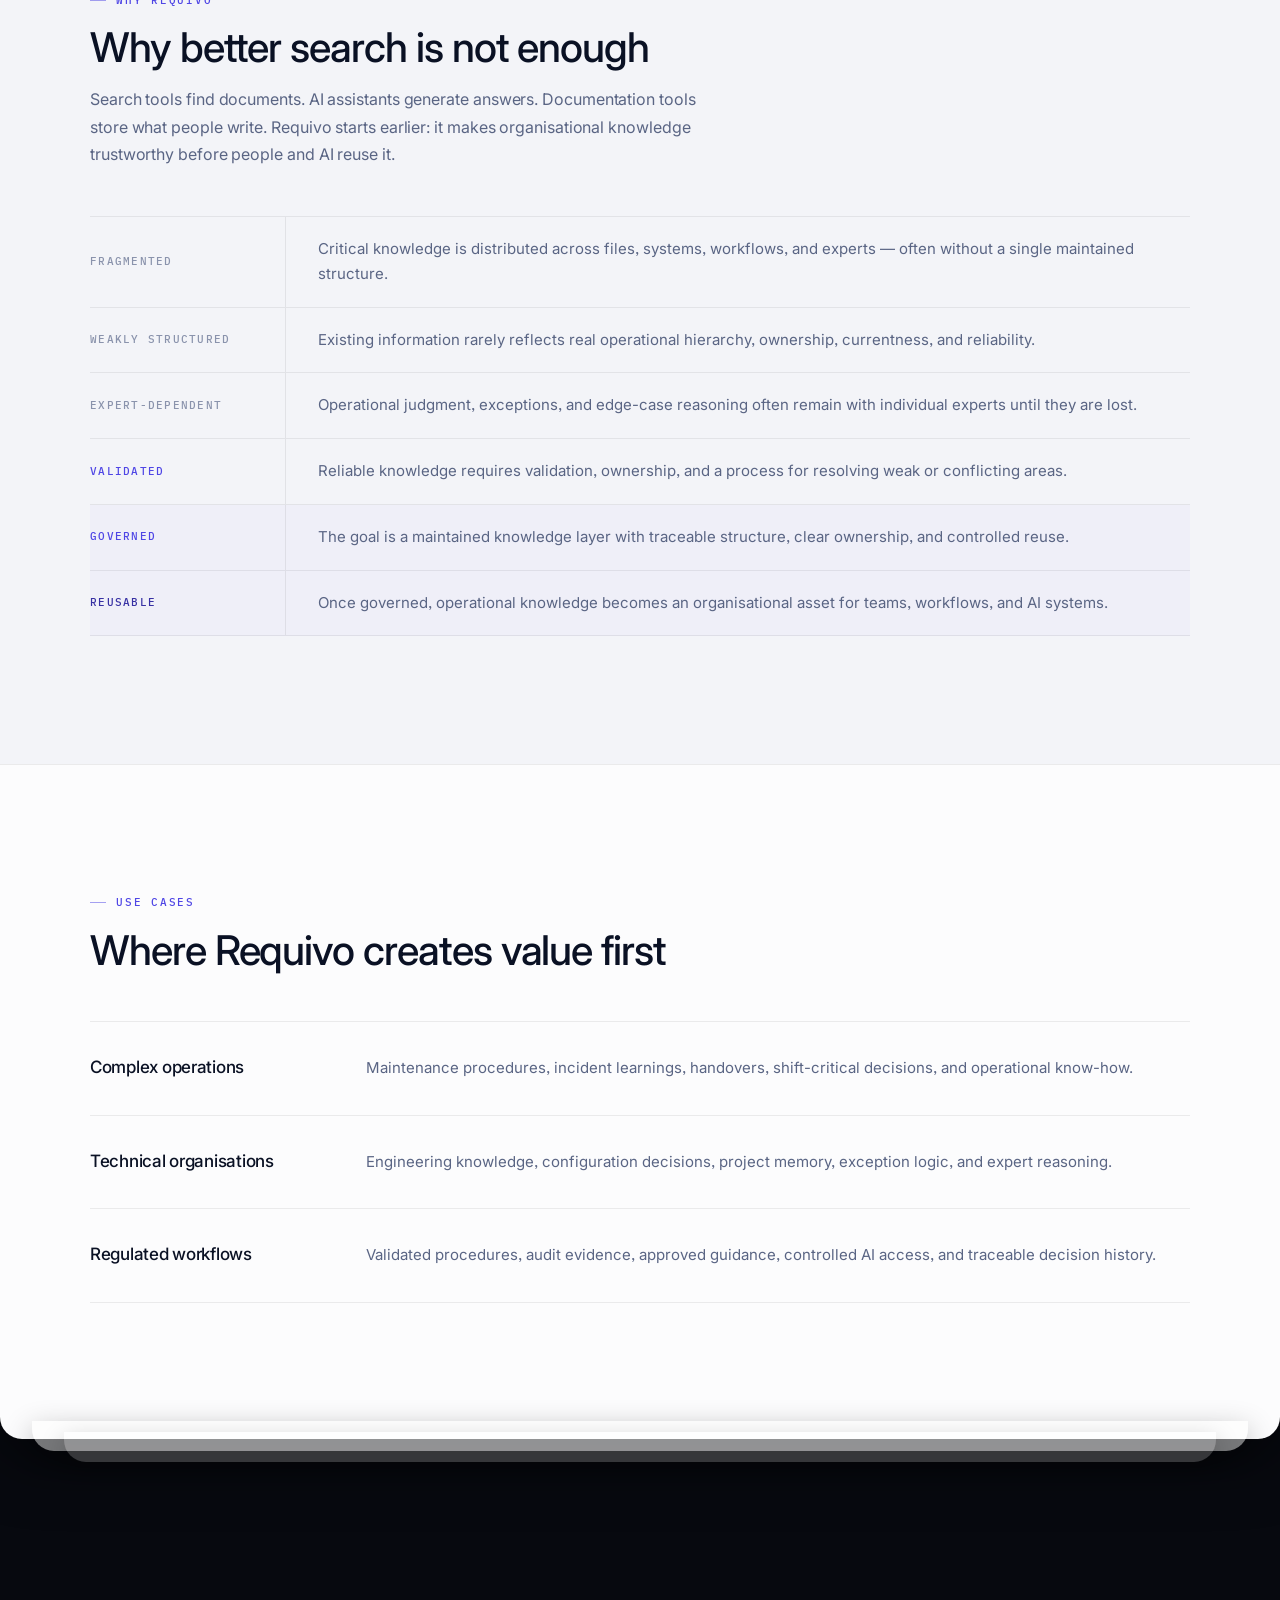
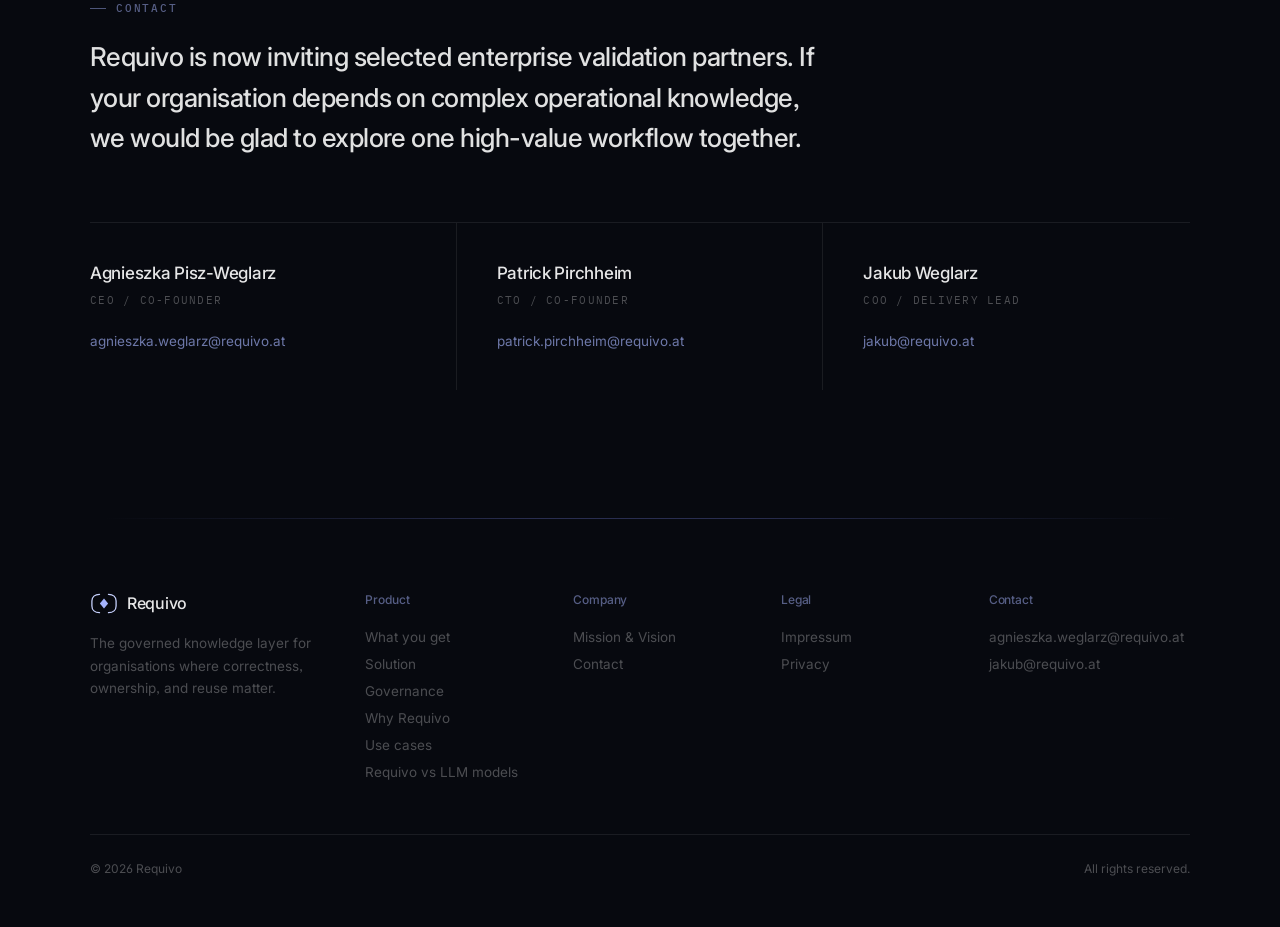
==== commit ace2cc2f: "Enhance SEO and accessibility in index.html Added meta tags for SEO and improved accessibility with " ====
--- a/index.html
+++ b/index.html
@@ -4,6 +4,13 @@
 <meta charset="UTF-8" />
 <meta name="viewport" content="width=device-width, initial-scale=1.0" />
 <title>Requivo — Governed operational knowledge for complex organisations</title>
+<meta name="description" content="Requivo turns scattered documents, internal systems, and expert know-how into a governed operational knowledge layer your teams and AI tools can safely query, reuse, and trust." />
+<meta name="theme-color" content="#07090f" />
+<meta name="color-scheme" content="dark" />
+<meta property="og:type" content="website" />
+<meta property="og:title" content="Requivo — Governed operational knowledge for complex organisations" />
+<meta property="og:description" content="Critical knowledge exists. Requivo makes it usable. The governed knowledge layer for organisations where correctness, ownership, and reuse matter." />
+<meta property="og:url" content="https://requivo.at" />
 <link rel="icon" href="favicon.svg" />
 <link rel="preconnect" href="https://fonts.googleapis.com" />
 <link rel="preconnect" href="https://fonts.gstatic.com" crossorigin />
@@ -41,7 +48,17 @@
    RESET
    ================================================ */
 *, *::before, *::after { box-sizing: border-box; margin: 0; padding: 0; }
-html { scroll-behavior: smooth; }
+html { scroll-behavior: smooth; color-scheme: dark; }
+body::after {
+  content: '';
+  position: fixed;
+  inset: 0;
+  z-index: 290;
+  pointer-events: none;
+  opacity: .026;
+  background-image: url("data:image/svg+xml,%3Csvg xmlns='http://www.w3.org/2000/svg' width='160' height='160'%3E%3Cfilter id='n'%3E%3CfeTurbulence type='fractalNoise' baseFrequency='0.78' numOctaves='2' stitchTiles='stitch'/%3E%3C/filter%3E%3Crect width='100%25' height='100%25' filter='url(%23n)'/%3E%3C/svg%3E");
+  background-size: 160px 160px;
+}
 body {
   font-family: var(--sans);
   font-size: 15.5px;
@@ -60,6 +77,7 @@
 img { display: block; max-width: 100%; }
 ::selection { background: #c7d2fe; color: #1a1147; }
 :focus-visible { outline: 2px solid var(--brand); outline-offset: 3px; border-radius: 3px; }
+section[id], div[id].stack { scroll-margin-top: 64px; }
 .wrap { width: min(var(--max), calc(100% - 48px)); margin: 0 auto; }
 
 /* ================================================
@@ -120,7 +138,8 @@
   transition: opacity .18s ease;
 }
 .nav-links a:not(.nav-cta) { opacity: .55; }
-.nav-links a:not(.nav-cta):hover { opacity: 1; }
+.nav-links a:not(.nav-cta):hover,
+.nav-links a:not(.nav-cta).active { opacity: 1; }
 #nav[data-theme="dark"] .nav-links a:not(.nav-cta) { color: var(--on-dk); }
 #nav[data-theme="light"] .nav-links a:not(.nav-cta) { color: var(--text); }
 
@@ -187,13 +206,27 @@
 .hero-aside { position: relative; z-index: 1; }
 .hero-tag {
   font-family: var(--mono);
-  font-size: 11px;
-  font-weight: 500;
-  letter-spacing: .16em;
+  font-size: 10.5px;
+  font-weight: 500;
+  letter-spacing: .15em;
   text-transform: uppercase;
-  color: var(--indigo-pale);
-  display: block;
-  margin-bottom: 26px;
+  color: rgba(199,210,254,.78);
+  display: inline-flex;
+  align-items: center;
+  gap: 8px;
+  padding: 7px 14px;
+  border: 0.5px solid rgba(165,180,252,.26);
+  border-radius: 100px;
+  background: rgba(99,102,241,.07);
+  margin-bottom: 30px;
+}
+.hero-tag::before {
+  content: '';
+  width: 5px; height: 5px;
+  border-radius: 50%;
+  background: #818cf8;
+  box-shadow: 0 0 8px rgba(129,140,248,.9);
+  flex: none;
 }
 .hero h1 {
   font-size: clamp(46px, 6.8vw, 88px);
@@ -238,18 +271,20 @@
   background: var(--brand);
   color: #fff;
   border-color: rgba(165,180,252,.2);
-  box-shadow: 0 1px 3px rgba(79,70,229,.3), 0 6px 20px rgba(79,70,229,.2);
+  box-shadow: 0 1px 3px rgba(79,70,229,.3), 0 6px 20px rgba(79,70,229,.2), inset 0 1px 0 rgba(255,255,255,.16);
 }
 .btn-primary:hover {
   transform: translateY(-1px);
-  box-shadow: 0 2px 8px rgba(79,70,229,.4), 0 12px 32px rgba(79,70,229,.26);
+  box-shadow: 0 2px 8px rgba(79,70,229,.4), 0 12px 32px rgba(79,70,229,.26), inset 0 1px 0 rgba(255,255,255,.16);
 }
 .btn-ghost {
-  background: transparent;
+  background: rgba(255,255,255,.03);
   color: var(--on-dk-soft);
   border-color: rgba(255,255,255,.14);
-}
-.btn-ghost:hover { color: var(--on-dk); border-color: rgba(255,255,255,.28); }
+  backdrop-filter: blur(10px);
+  -webkit-backdrop-filter: blur(10px);
+}
+.btn-ghost:hover { color: var(--on-dk); border-color: rgba(255,255,255,.30); background: rgba(255,255,255,.05); }
 
 .hero-aside { display: flex; justify-content: flex-end; }
 
@@ -434,8 +469,8 @@
 
 /* Hero bottom line */
 .hero-rule {
-  height: 0.5px;
-  background: rgba(255,255,255,.06);
+  height: 1px;
+  background: linear-gradient(90deg, transparent 4%, rgba(129,140,248,.32) 38%, rgba(129,140,248,.32) 62%, transparent 96%);
 }
 
 /* ================================================
@@ -810,10 +845,14 @@
   height: 30px;
   pointer-events: none;
 }
-.stack-edge--1 { top: -12px; left: 2.5%; right: 2.5%; background: rgba(252,252,253,.46); border-radius: 22px 22px 0 0; }
-.stack-edge--2 { top: -23px; left: 5%;   right: 5%;   background: rgba(252,252,253,.20); border-radius: 22px 22px 0 0; }
-.stack-edge--b1 { bottom: -12px; left: 2.5%; right: 2.5%; background: rgba(252,252,253,.46); border-radius: 0 0 22px 22px; }
-.stack-edge--b2 { bottom: -23px; left: 5%;   right: 5%;   background: rgba(252,252,253,.20); border-radius: 0 0 22px 22px; }
+.stack-edge--1 { top: -12px; left: 2.5%; right: 2.5%; background: rgba(252,252,253,.46); border-radius: 22px 22px 0 0;
+  box-shadow: 0 -10px 30px rgba(0,0,0,.30); }
+.stack-edge--2 { top: -23px; left: 5%;   right: 5%;   background: rgba(252,252,253,.20); border-radius: 22px 22px 0 0;
+  box-shadow: 0 -8px 24px rgba(0,0,0,.22); }
+.stack-edge--b1 { bottom: -12px; left: 2.5%; right: 2.5%; background: rgba(252,252,253,.46); border-radius: 0 0 22px 22px;
+  box-shadow: 0 10px 30px rgba(0,0,0,.30); }
+.stack-edge--b2 { bottom: -23px; left: 5%;   right: 5%;   background: rgba(252,252,253,.20); border-radius: 0 0 22px 22px;
+  box-shadow: 0 8px 24px rgba(0,0,0,.22); }
 .sheet {
   position: relative;
   background: var(--light);
@@ -839,9 +878,17 @@
   font-weight: 500;
   letter-spacing: .16em;
   text-transform: uppercase;
-  display: block;
+  display: flex;
+  align-items: center;
+  gap: 10px;
   margin-bottom: 16px;
   color: var(--brand);
+}
+.s-label::before {
+  content: '';
+  width: 16px; height: 1px;
+  background: rgba(79,70,229,.5);
+  flex: none;
 }
 .s-title {
   font-size: clamp(28px, 3.2vw, 44px);
@@ -1004,15 +1051,25 @@
 .uc-header { margin-bottom: 48px; }
 .use-rows { border-top: 0.5px solid var(--line); }
 .use-row {
+  position: relative;
   display: grid;
   grid-template-columns: minmax(200px, 224px) 1fr;
   gap: 52px;
   align-items: baseline;
   padding: 34px 0;
   border-bottom: 0.5px solid var(--line);
-  transition: background .18s ease;
-}
-.use-row:hover { background: rgba(79,70,229,.018); margin: 0 -24px; padding-left: 24px; padding-right: 24px; }
+}
+.use-row::after {
+  content: '';
+  position: absolute;
+  inset: 0 -24px;
+  background: rgba(79,70,229,.022);
+  opacity: 0;
+  border-radius: 8px;
+  transition: opacity .18s ease;
+  pointer-events: none;
+}
+.use-row:hover::after { opacity: 1; }
 .use-row h3 {
   font-size: 17px;
   font-weight: 500;
@@ -1040,8 +1097,16 @@
   letter-spacing: .16em;
   text-transform: uppercase;
   color: var(--indigo-pale);
-  display: block;
+  display: flex;
+  align-items: center;
+  gap: 10px;
   margin-bottom: 20px;
+}
+.contact-label::before {
+  content: '';
+  width: 16px; height: 1px;
+  background: rgba(165,180,252,.45);
+  flex: none;
 }
 .contact-heading {
   font-size: clamp(18px, 2.2vw, 26px);
@@ -1094,7 +1159,14 @@
 footer {
   background: var(--dark);
   padding: 72px 0 48px;
-  border-top: 0.5px solid var(--line-dk);
+  position: relative;
+}
+footer::before {
+  content: '';
+  position: absolute;
+  top: 0; left: 0; right: 0;
+  height: 1px;
+  background: linear-gradient(90deg, transparent 8%, rgba(129,140,248,.28) 42%, rgba(129,140,248,.28) 58%, transparent 92%);
 }
 .footer-grid {
   display: grid;
@@ -1188,12 +1260,11 @@
   .stack-edge--1 { top: -8px; }  .stack-edge--2 { top: -15px; }
   .stack-edge--b1 { bottom: -8px; } .stack-edge--b2 { bottom: -15px; }
   .hero-copy { margin-right: 0; }
-  .s-contact { padding: 160px 0 96px; }
   .s-solution,
   .s-governance,
   .s-why,
-  .s-use-cases,
-  .s-contact { padding: 88px 0; }
+  .s-use-cases { padding: 88px 0; }
+  .s-contact { padding: 150px 0 88px; }
   .rqw-suite { padding: 88px 0 100px; }
   .gov-grid { grid-template-columns: 1fr; }
   .gov-item:nth-child(odd)  { padding-right: 0; }
@@ -1204,7 +1275,7 @@
   .strata-label { border-right: none; padding: 14px 0 6px; }
   .strata-body { padding: 0 0 14px; }
   .use-row { grid-template-columns: 1fr; gap: 8px; }
-  .use-row:hover { margin: 0; padding-left: 0; padding-right: 0; }
+  .use-row::after { inset: 0; }
   .footer-grid { grid-template-columns: 1fr 1fr; }
   .footer-bottom { flex-direction: column; gap: 6px; }
   .rqw-row { grid-template-columns: 1fr; gap: 36px; padding: 48px 0; }
@@ -1801,6 +1872,33 @@
   updateNav();
   window.addEventListener('scroll', updateNav, { passive: true });
   window.addEventListener('resize', updateNav, { passive: true });
+
+  // Scroll-spy: highlight the nav link of the section in view
+  var spyLinks = Array.from(document.querySelectorAll('.nav-links a[href^="#"]'))
+    .filter(function (a) { return a.getAttribute('href').length > 1; });
+  var spyMap = {};
+  spyLinks.forEach(function (a) {
+    var id = a.getAttribute('href').slice(1);
+    var sec = document.getElementById(id);
+    if (sec) spyMap[id] = { link: a, sec: sec };
+  });
+  function absTop(el) {
+    return el.getBoundingClientRect().top + window.scrollY;
+  }
+  function updateSpy() {
+    var probe = window.scrollY + window.innerHeight * 0.32;
+    var current = null, currentTop = -1;
+    Object.keys(spyMap).forEach(function (id) {
+      var top = absTop(spyMap[id].sec);
+      if (top <= probe && top > currentTop) { current = id; currentTop = top; }
+    });
+    Object.keys(spyMap).forEach(function (id) {
+      spyMap[id].link.classList.toggle('active', id === current);
+    });
+  }
+  updateSpy();
+  window.addEventListener('scroll', updateSpy, { passive: true });
+  window.addEventListener('resize', updateSpy, { passive: true });
 })();
 </script>
 
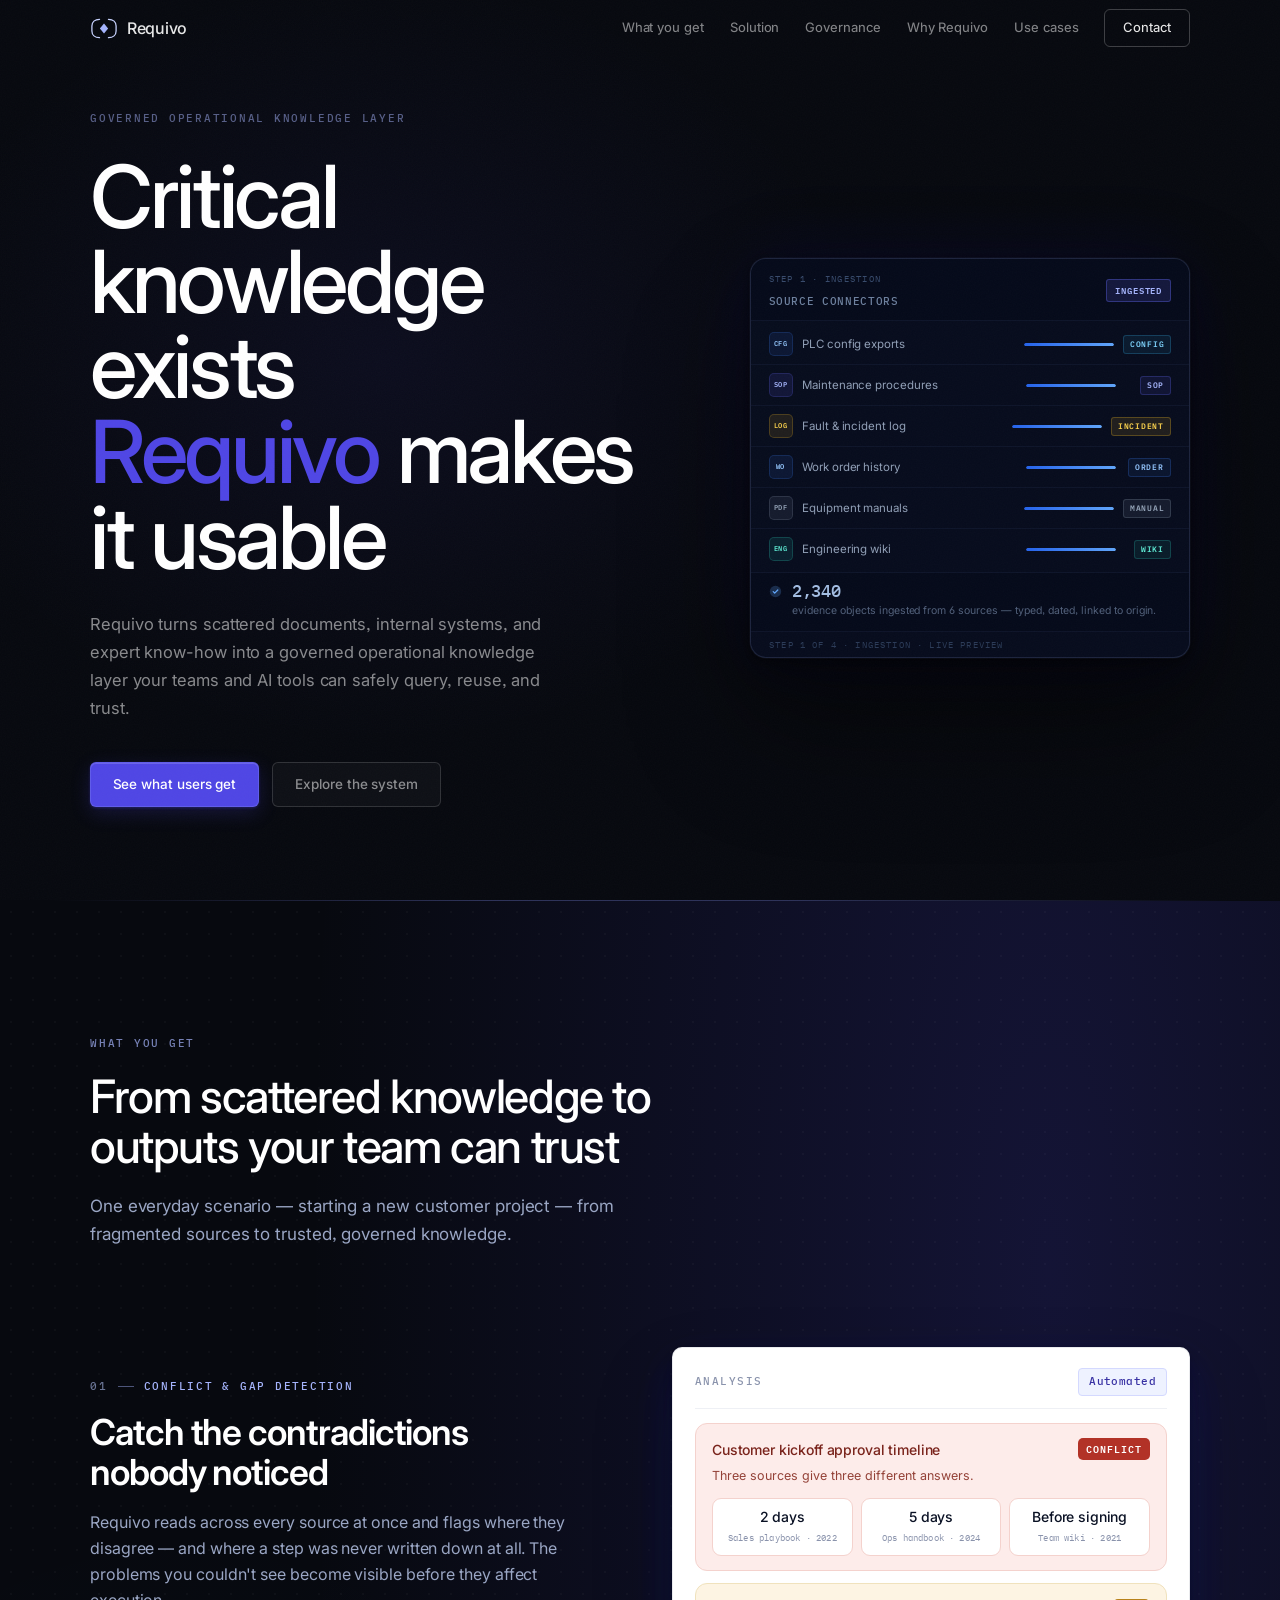
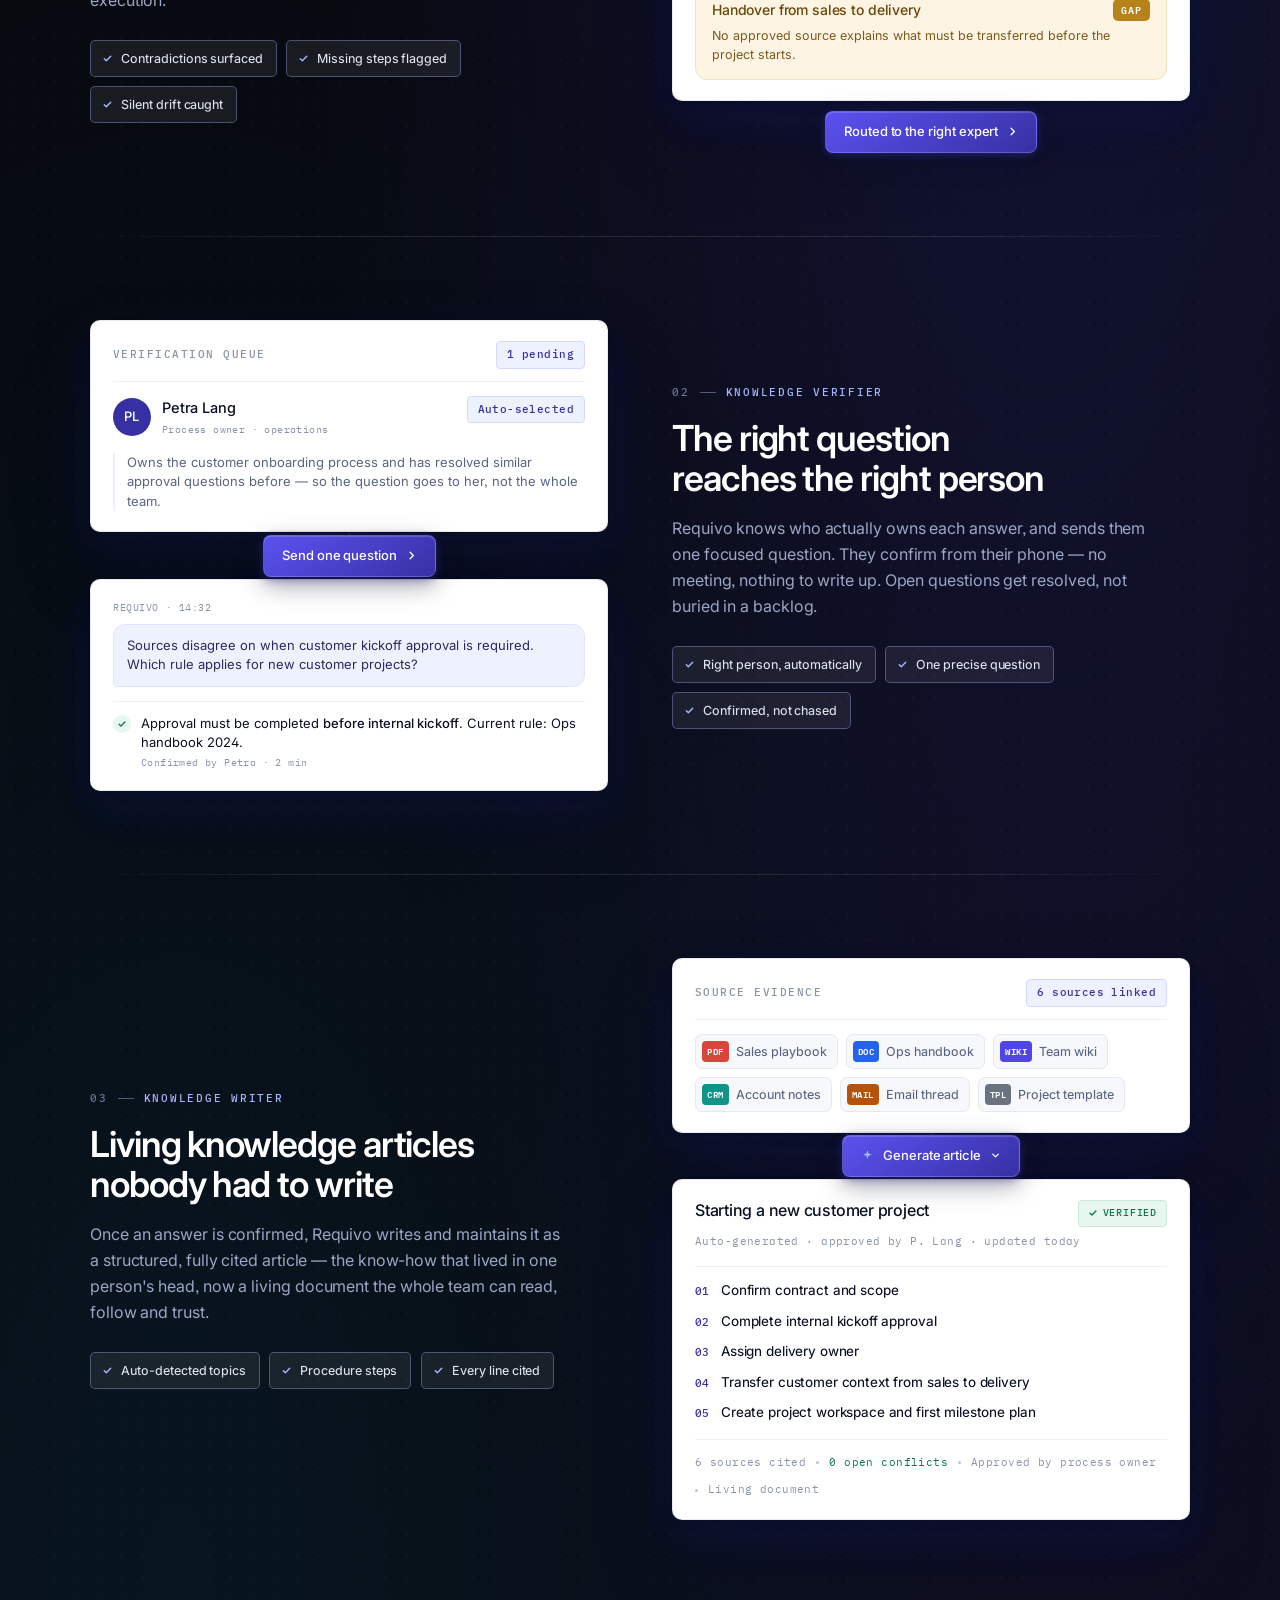
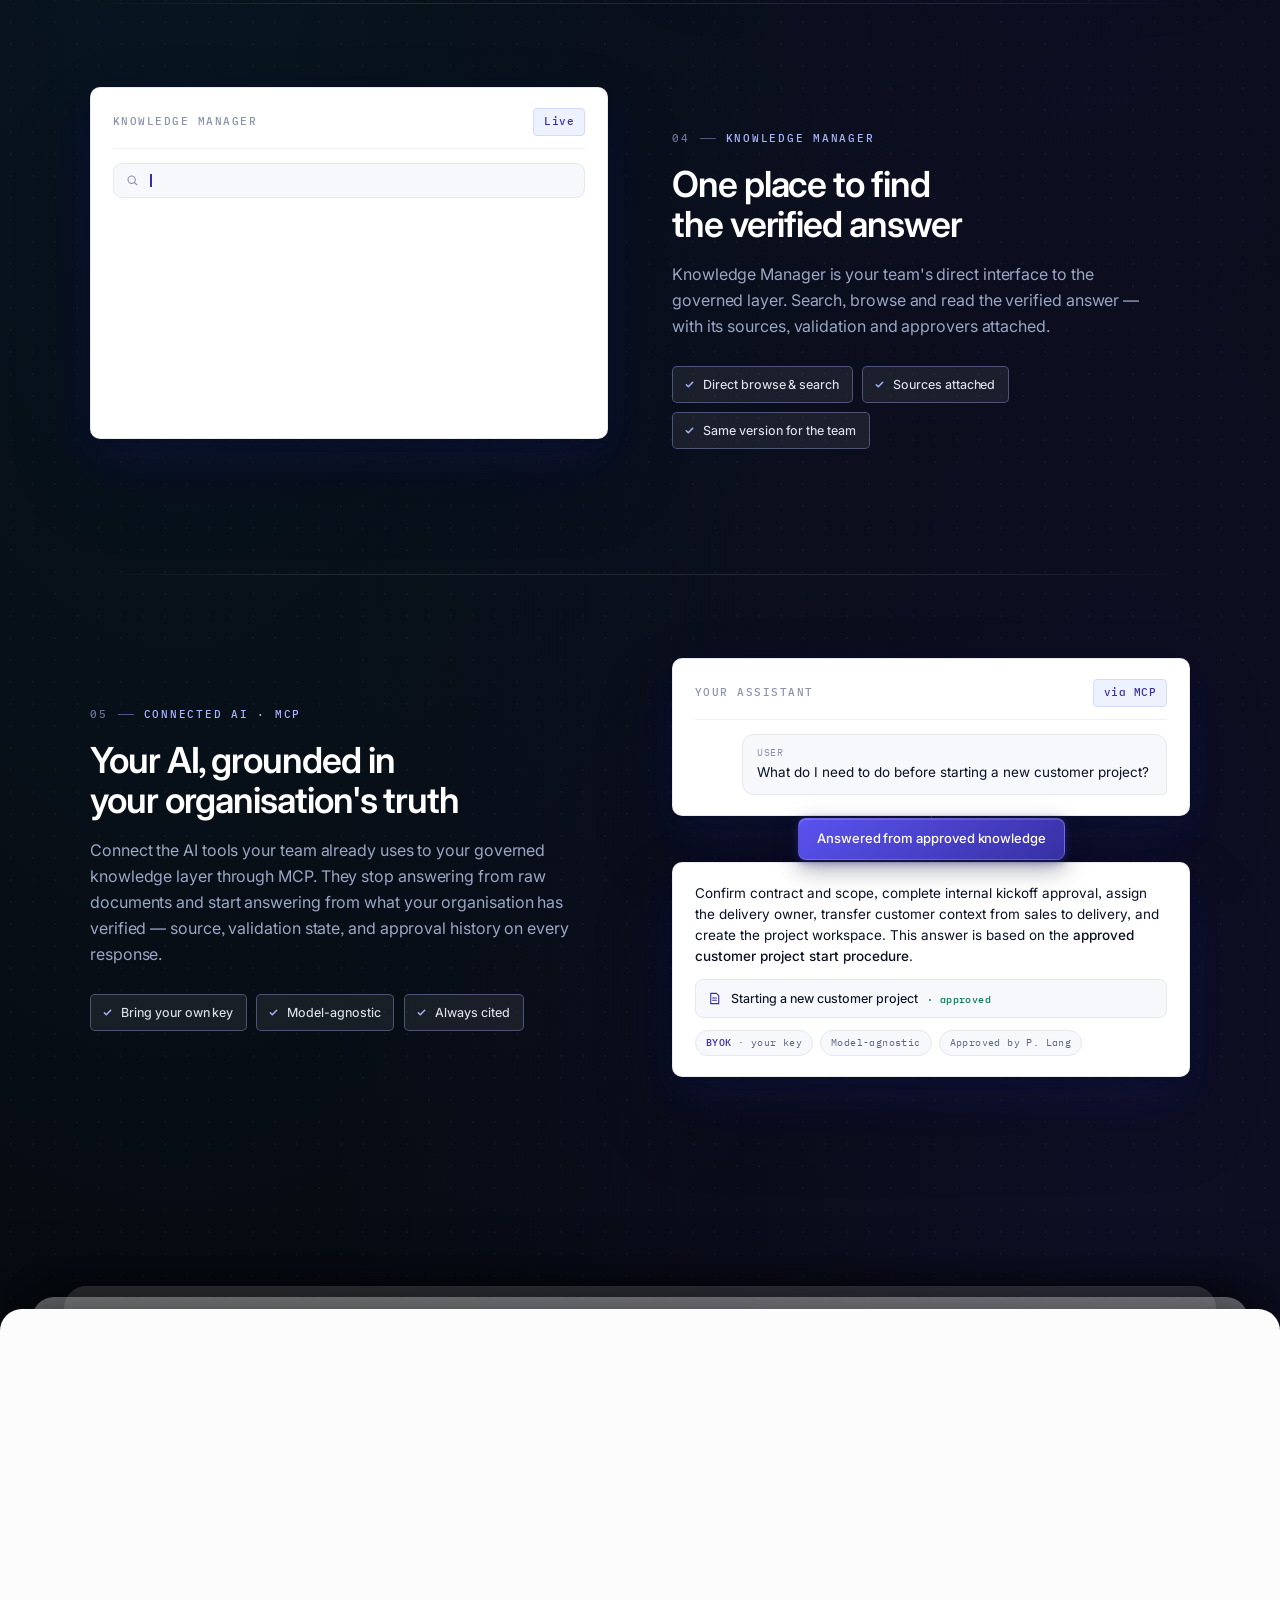
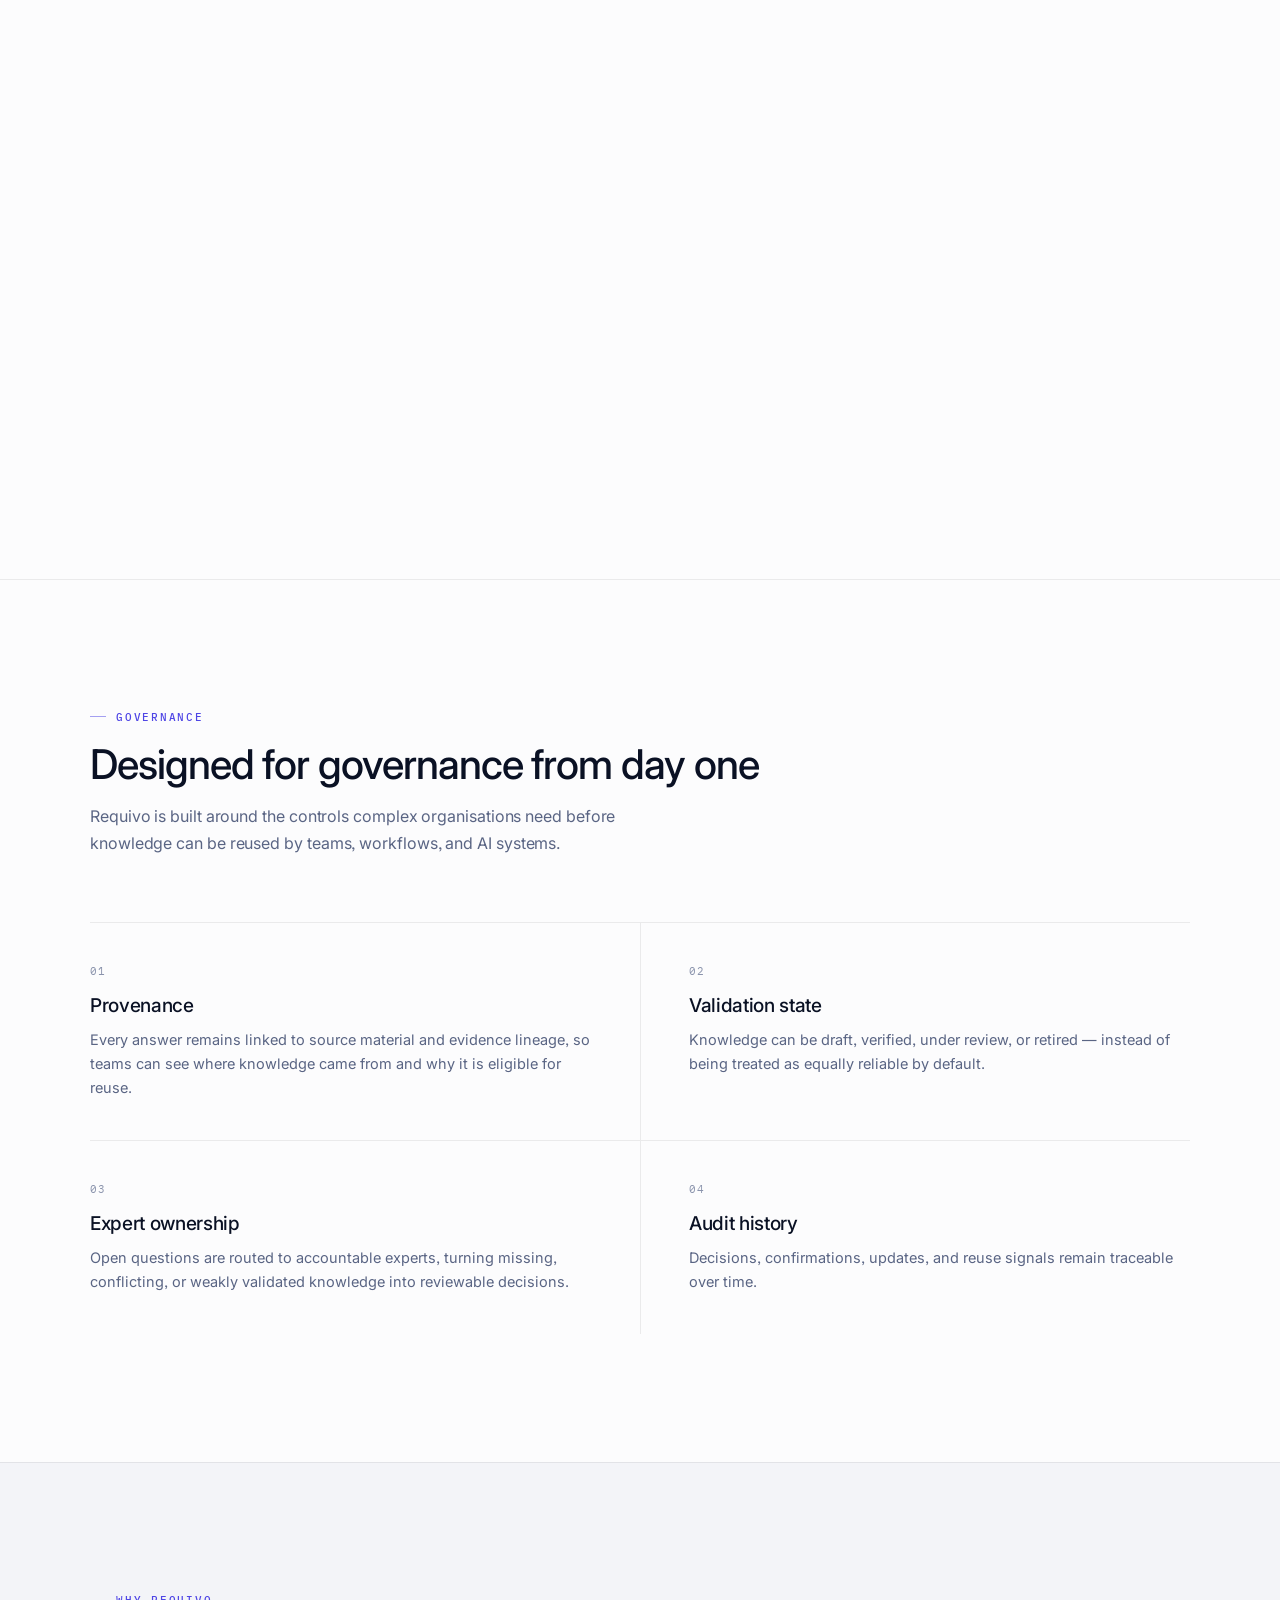
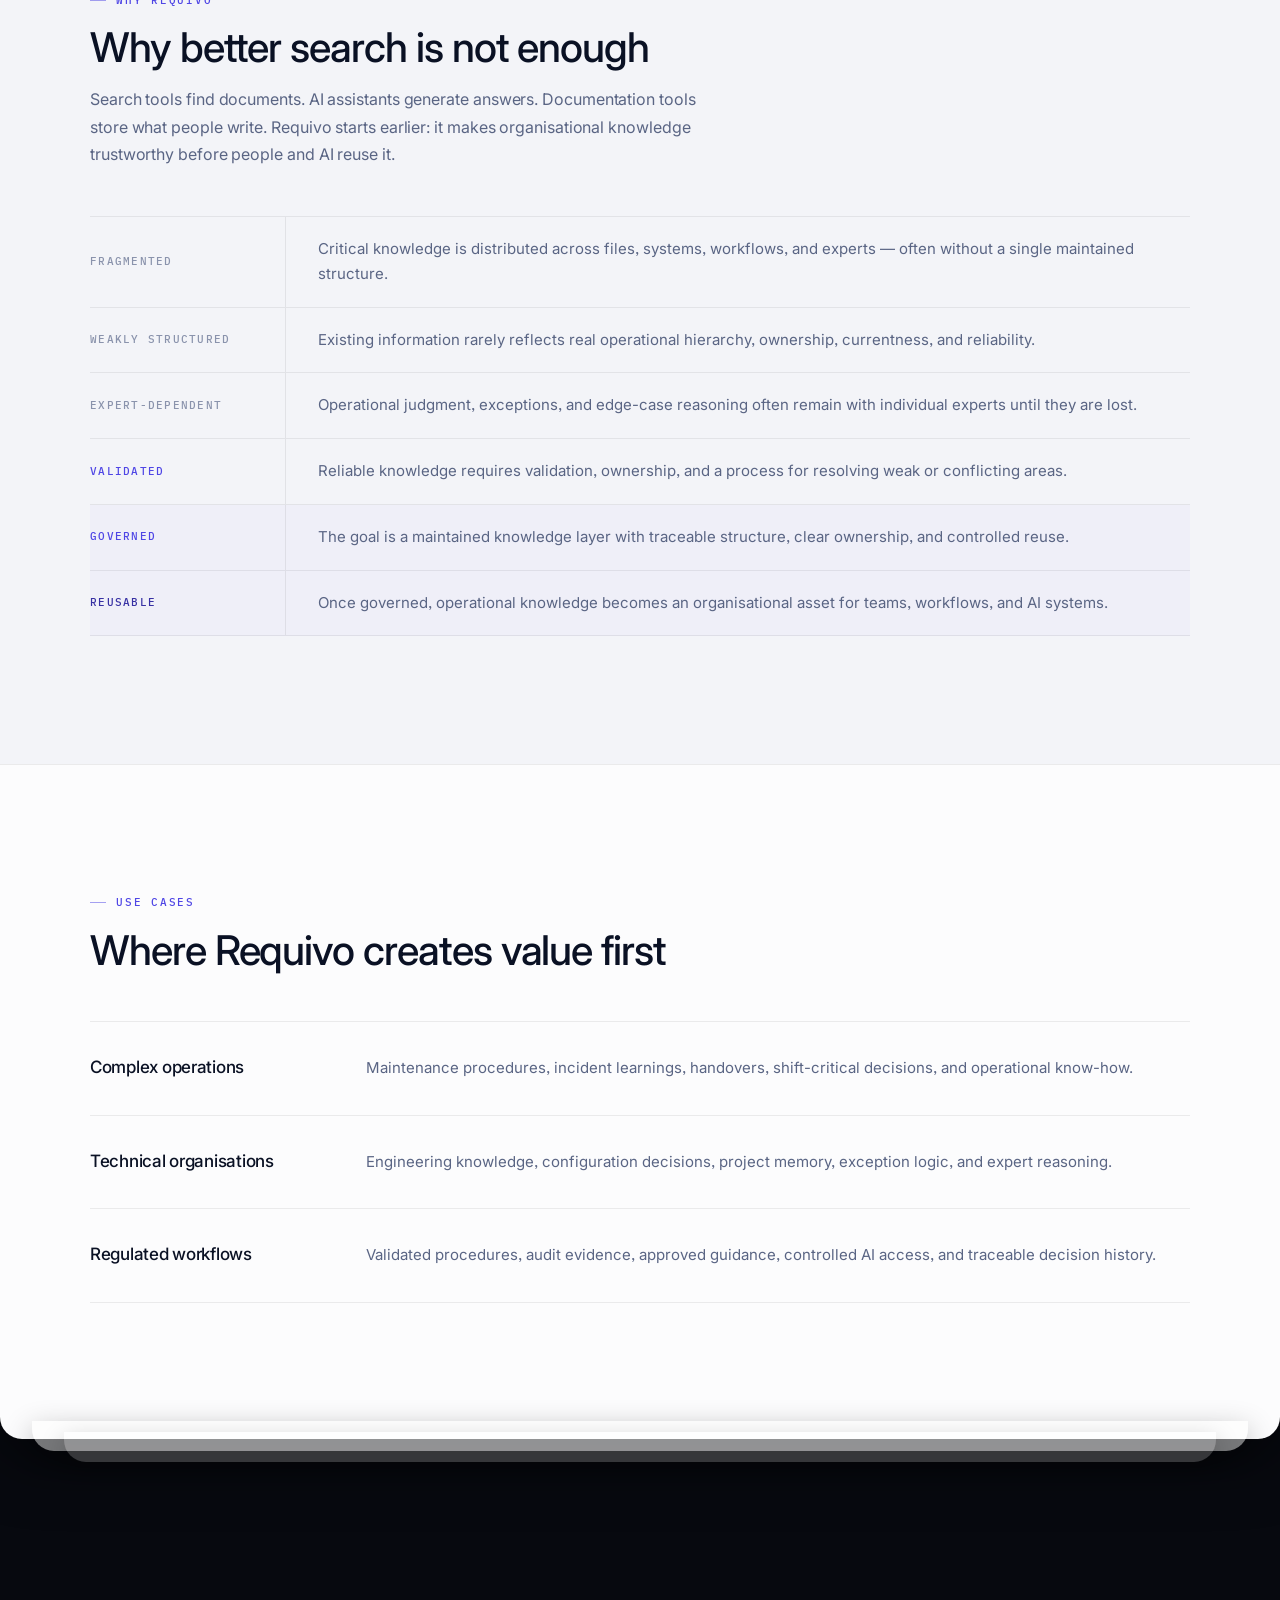
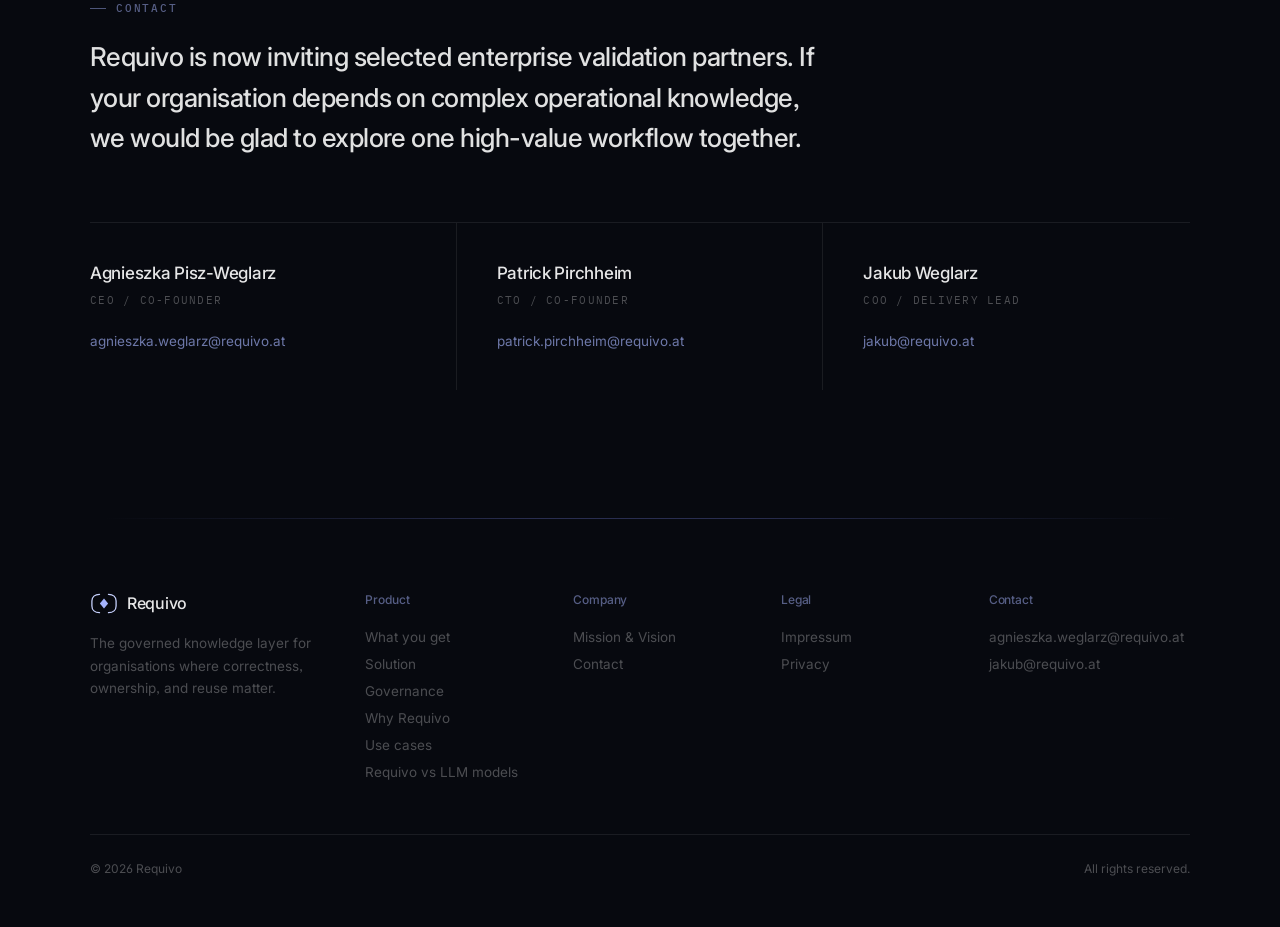
==== commit 21387bdd: "Refactor .hero-tag styles in index.html Updated styles for .hero-tag and removed unused styles." ====
--- a/index.html
+++ b/index.html
@@ -206,27 +206,13 @@
 .hero-aside { position: relative; z-index: 1; }
 .hero-tag {
   font-family: var(--mono);
-  font-size: 10.5px;
-  font-weight: 500;
-  letter-spacing: .15em;
+  font-size: 11px;
+  font-weight: 500;
+  letter-spacing: .16em;
   text-transform: uppercase;
-  color: rgba(199,210,254,.78);
-  display: inline-flex;
-  align-items: center;
-  gap: 8px;
-  padding: 7px 14px;
-  border: 0.5px solid rgba(165,180,252,.26);
-  border-radius: 100px;
-  background: rgba(99,102,241,.07);
-  margin-bottom: 30px;
-}
-.hero-tag::before {
-  content: '';
-  width: 5px; height: 5px;
-  border-radius: 50%;
-  background: #818cf8;
-  box-shadow: 0 0 8px rgba(129,140,248,.9);
-  flex: none;
+  color: var(--indigo-pale);
+  display: block;
+  margin-bottom: 26px;
 }
 .hero h1 {
   font-size: clamp(46px, 6.8vw, 88px);
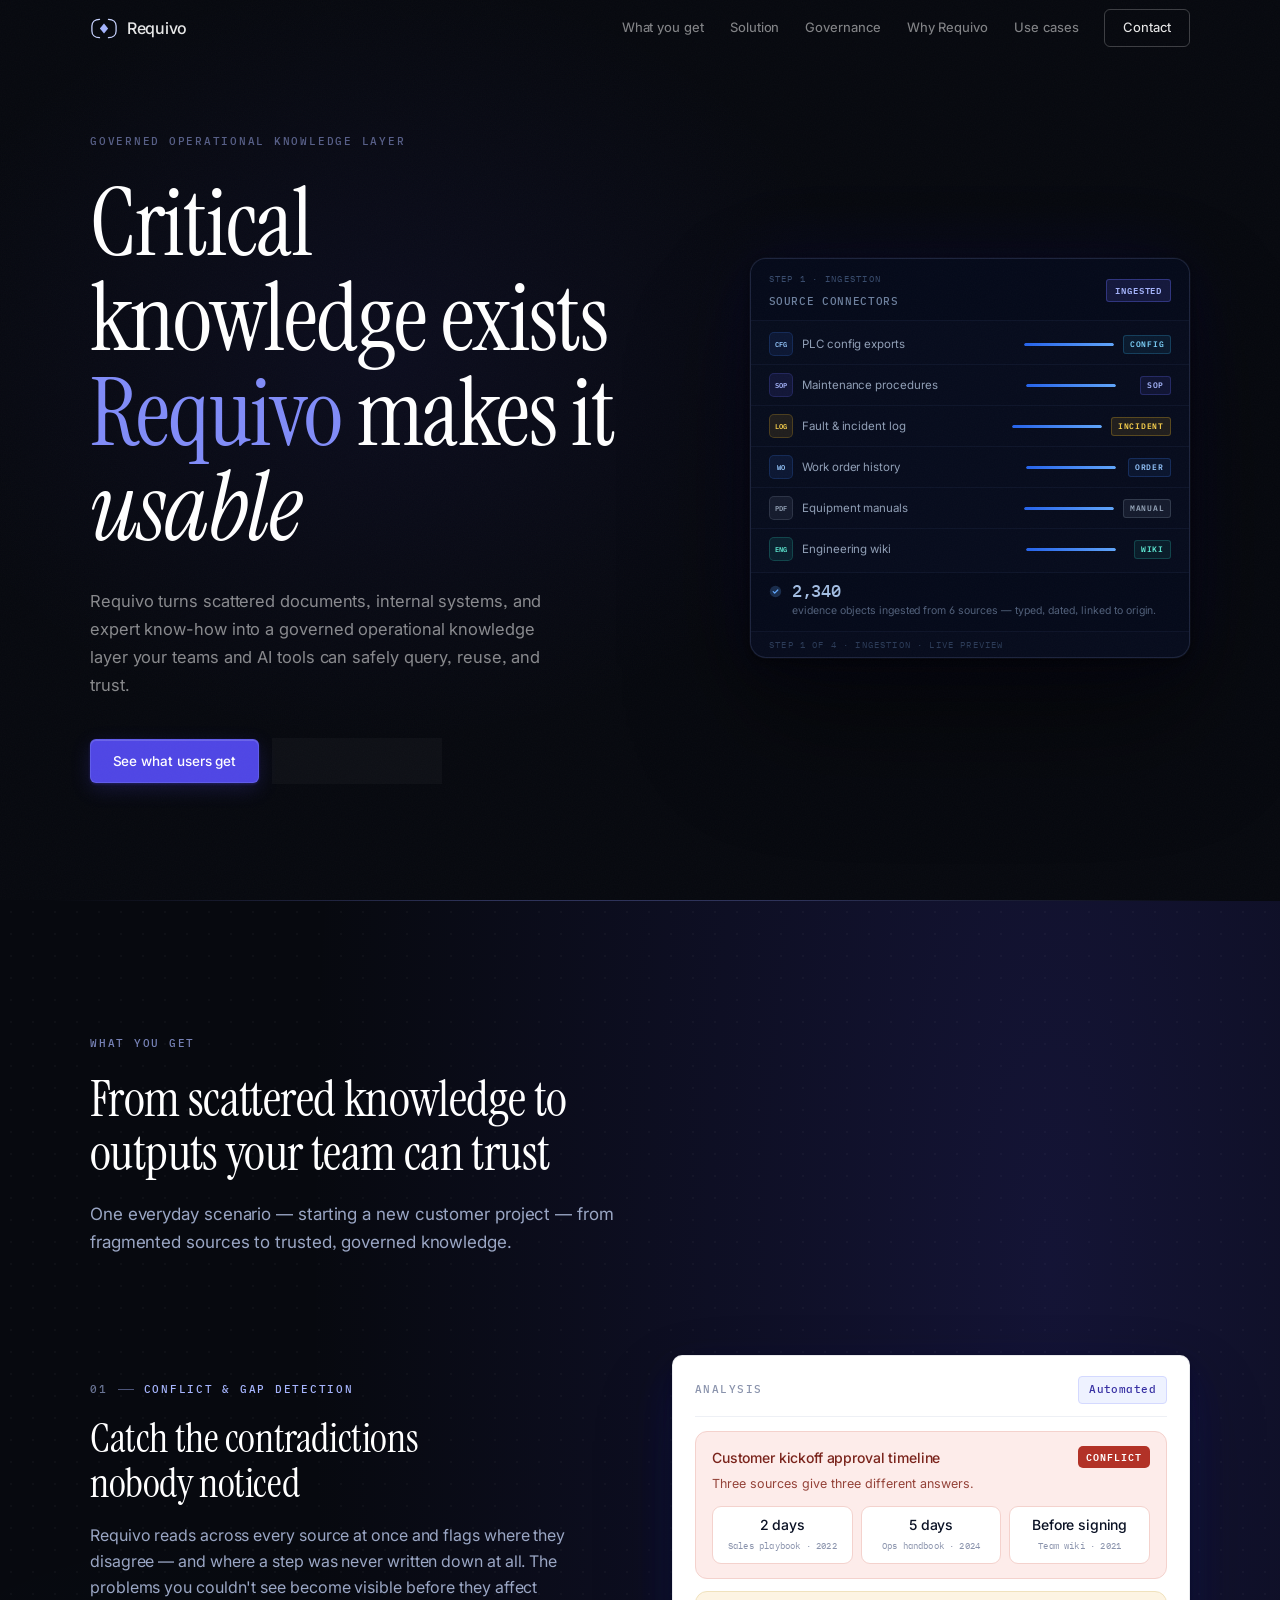
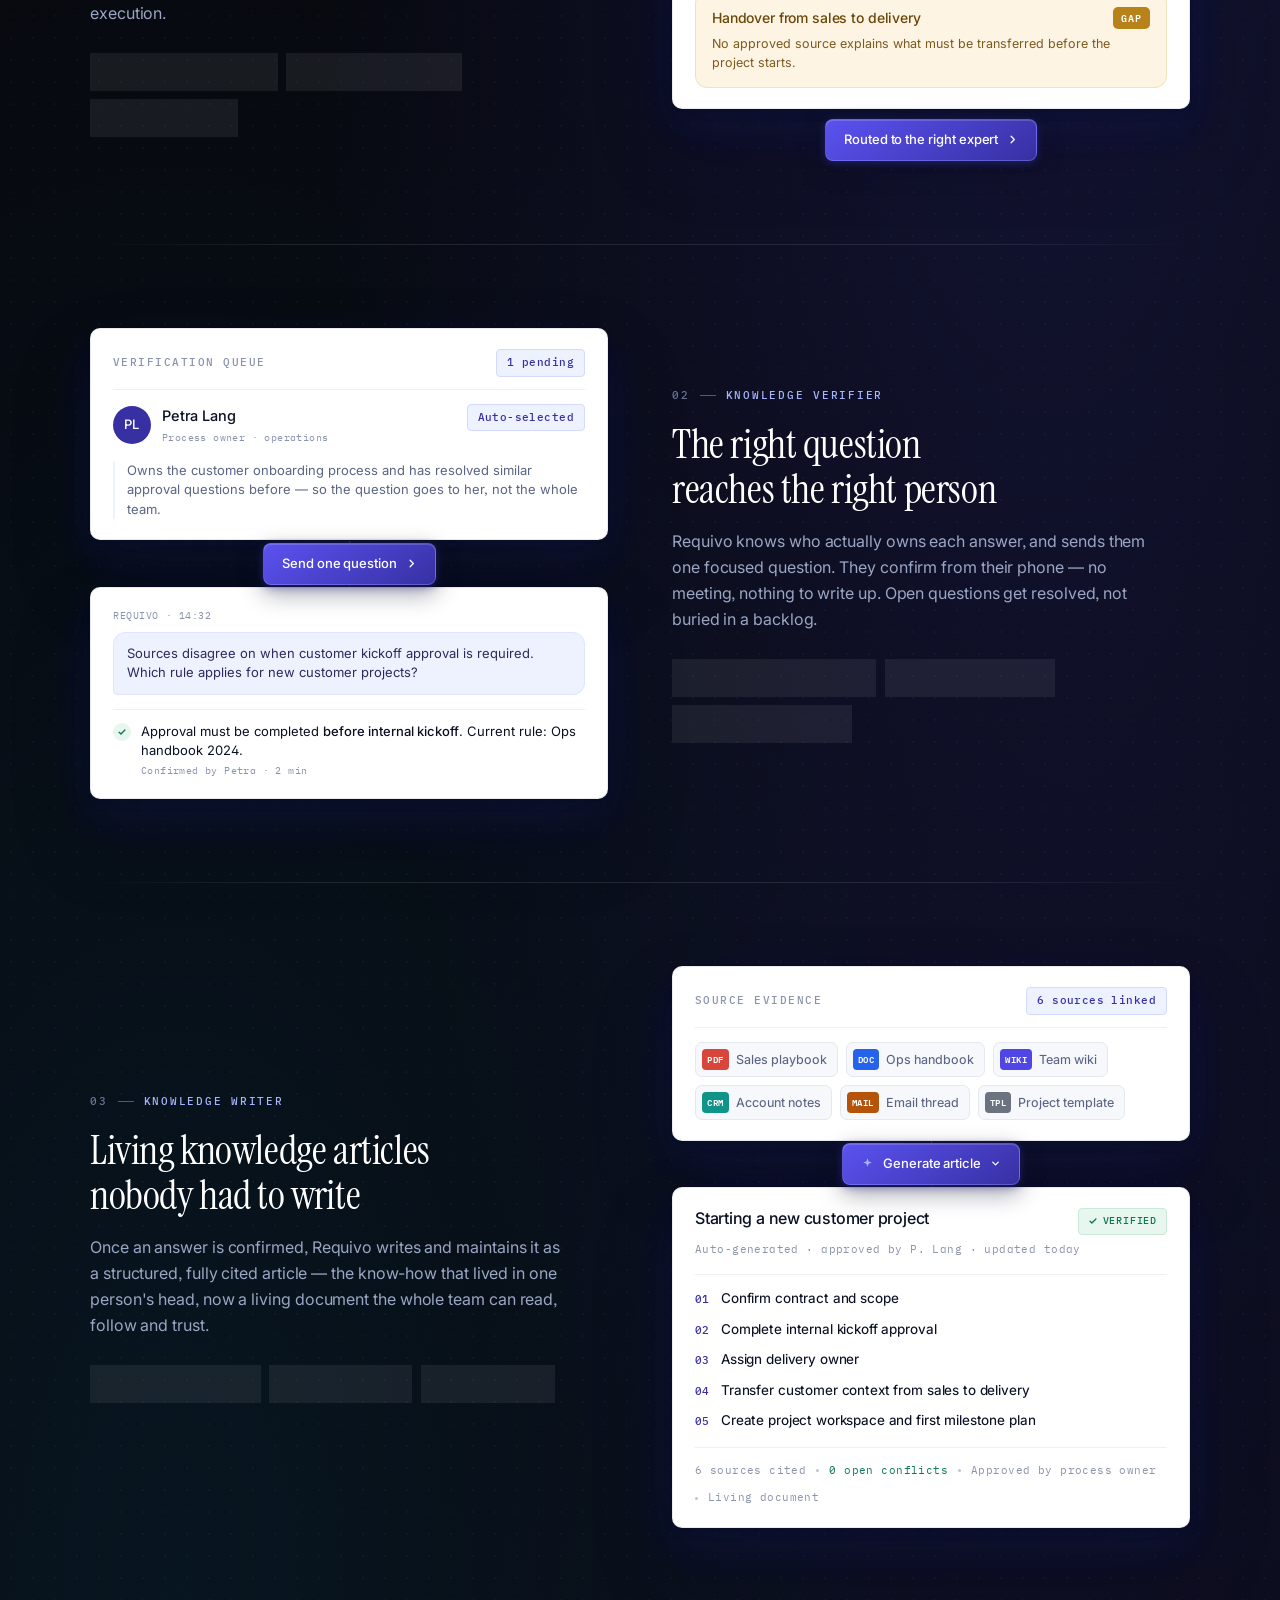
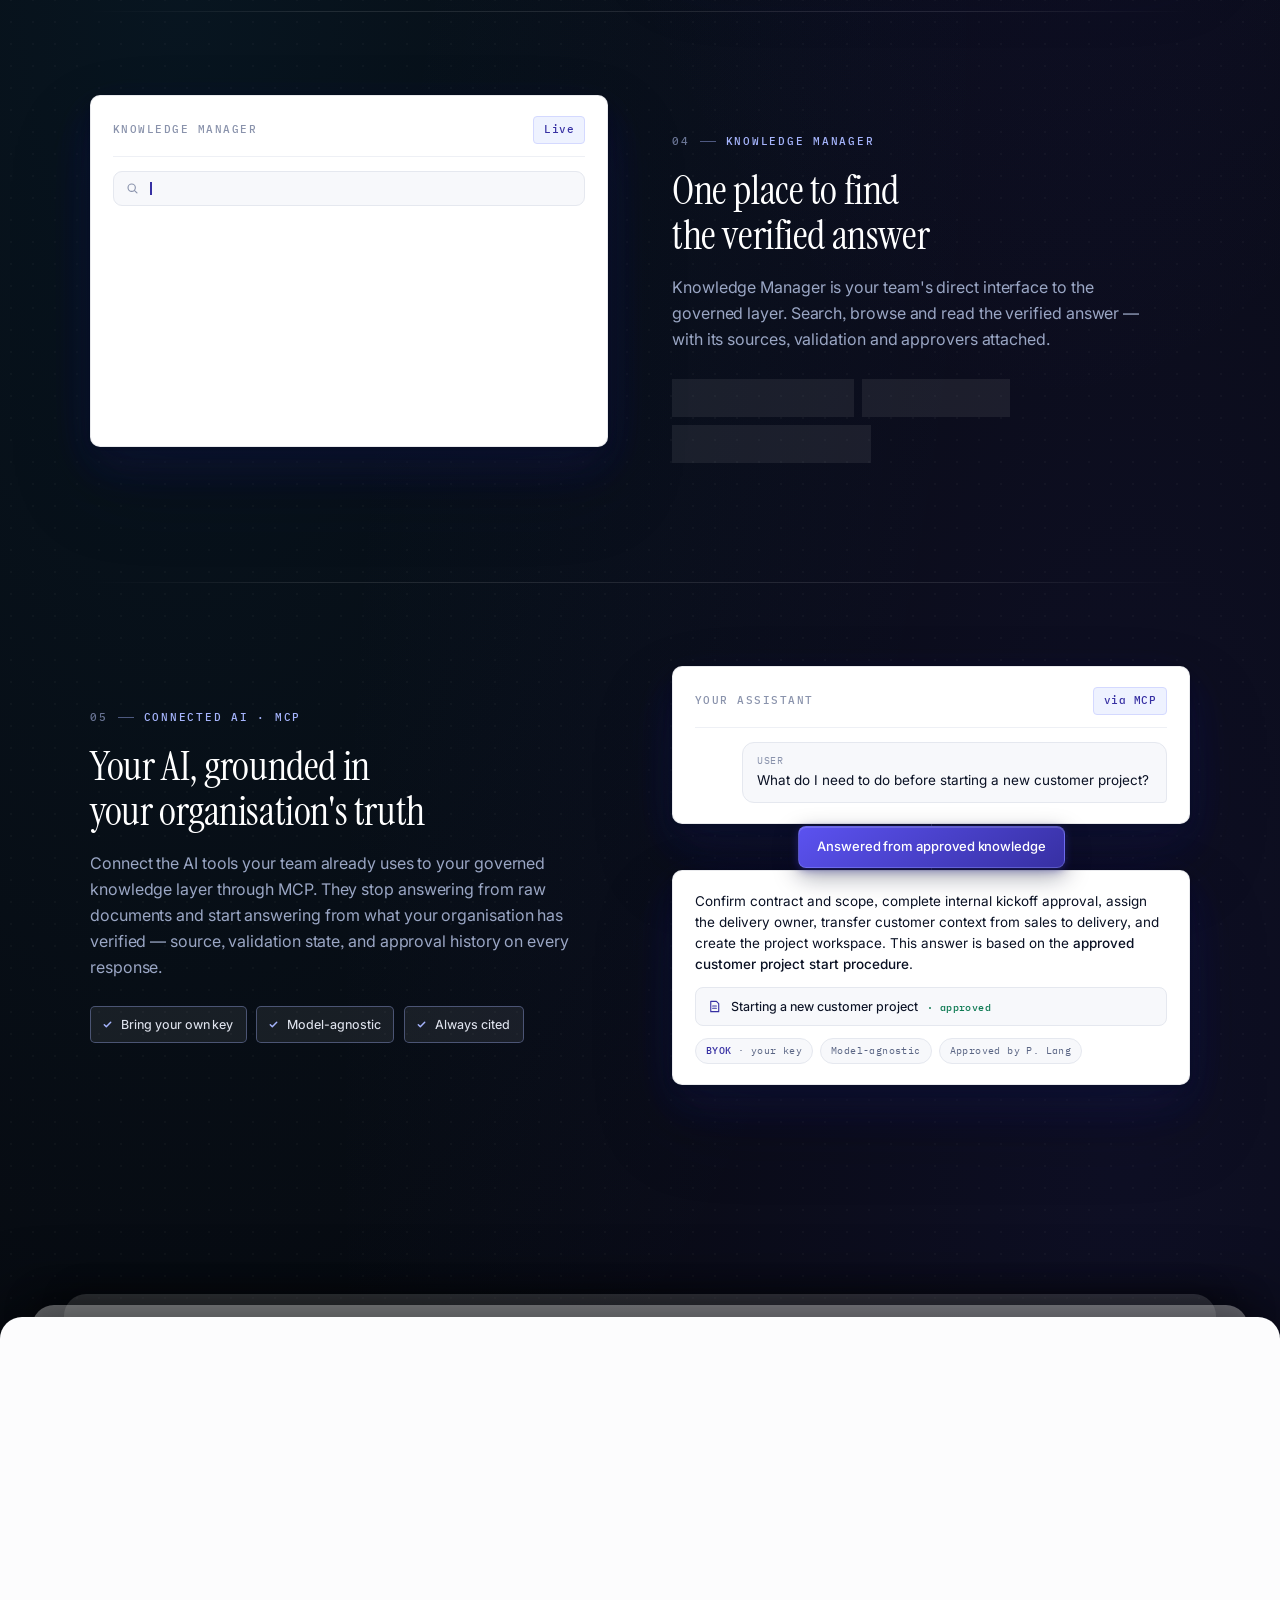
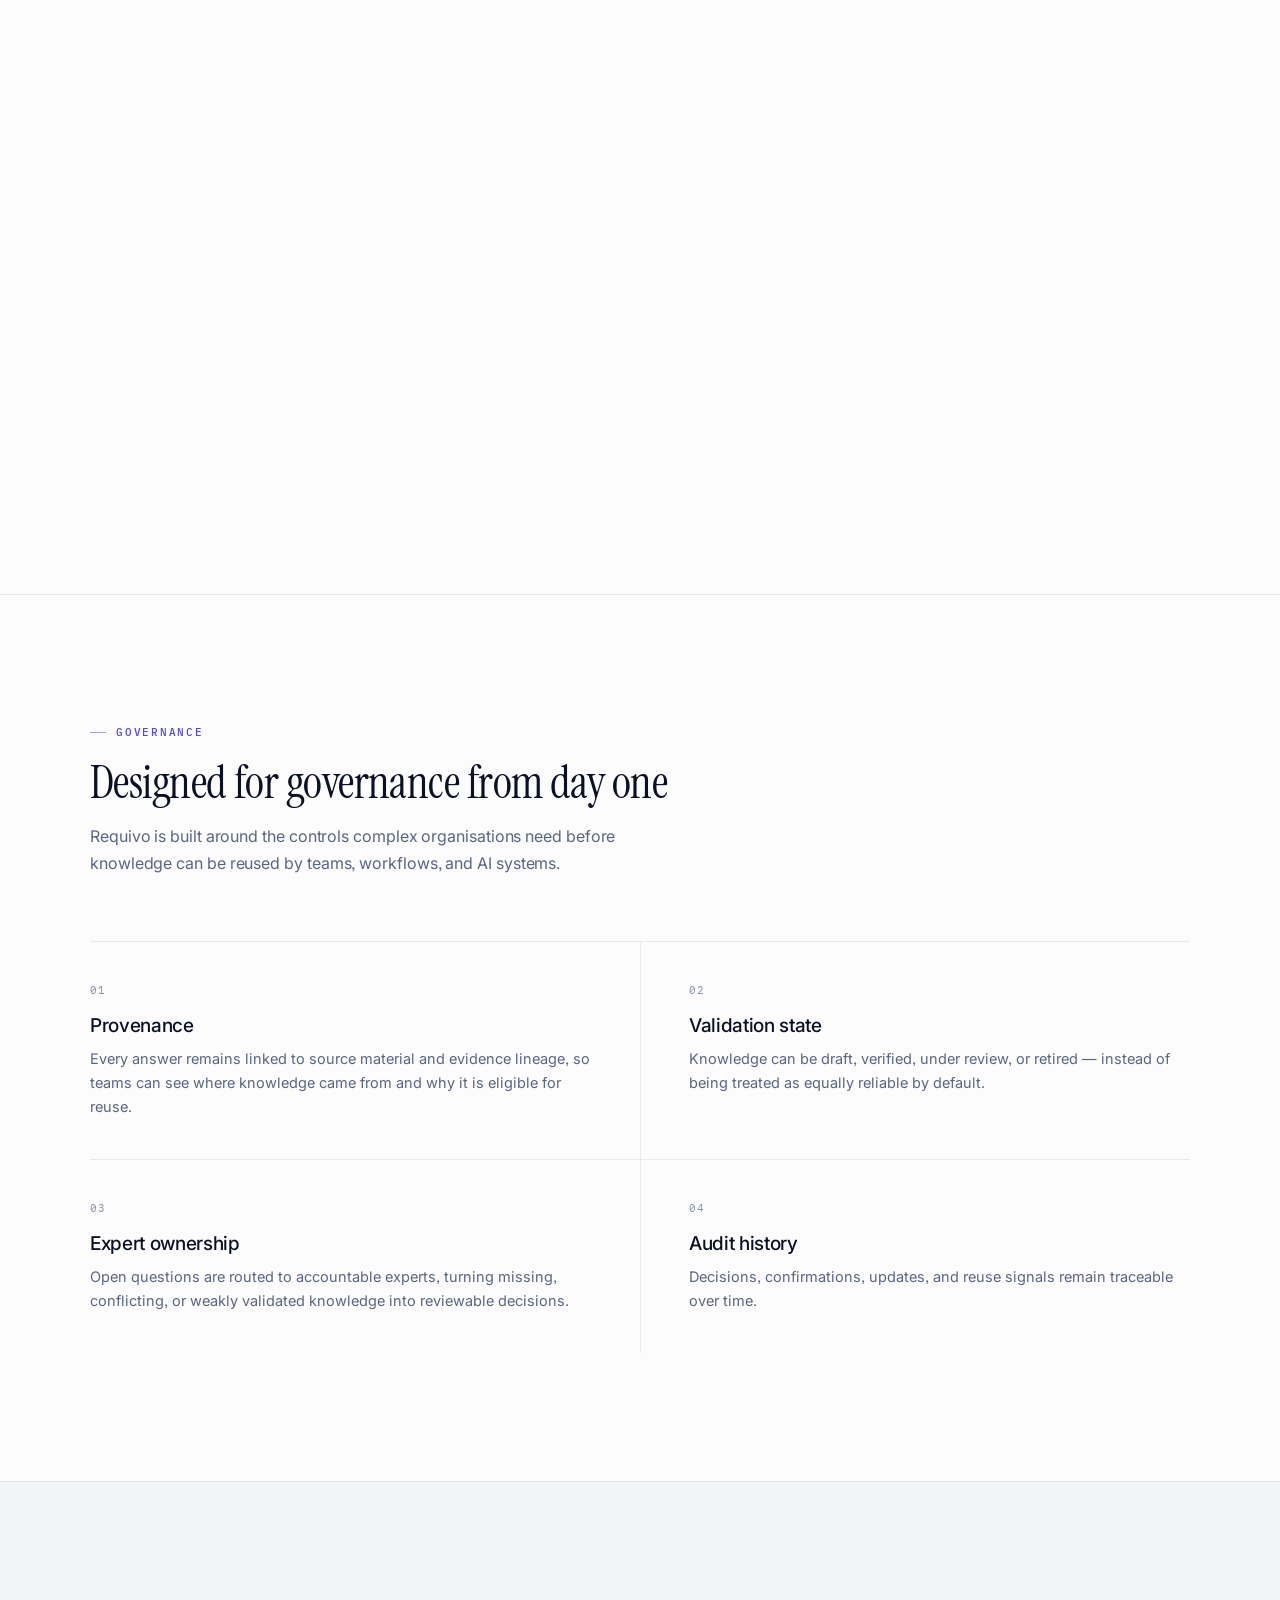
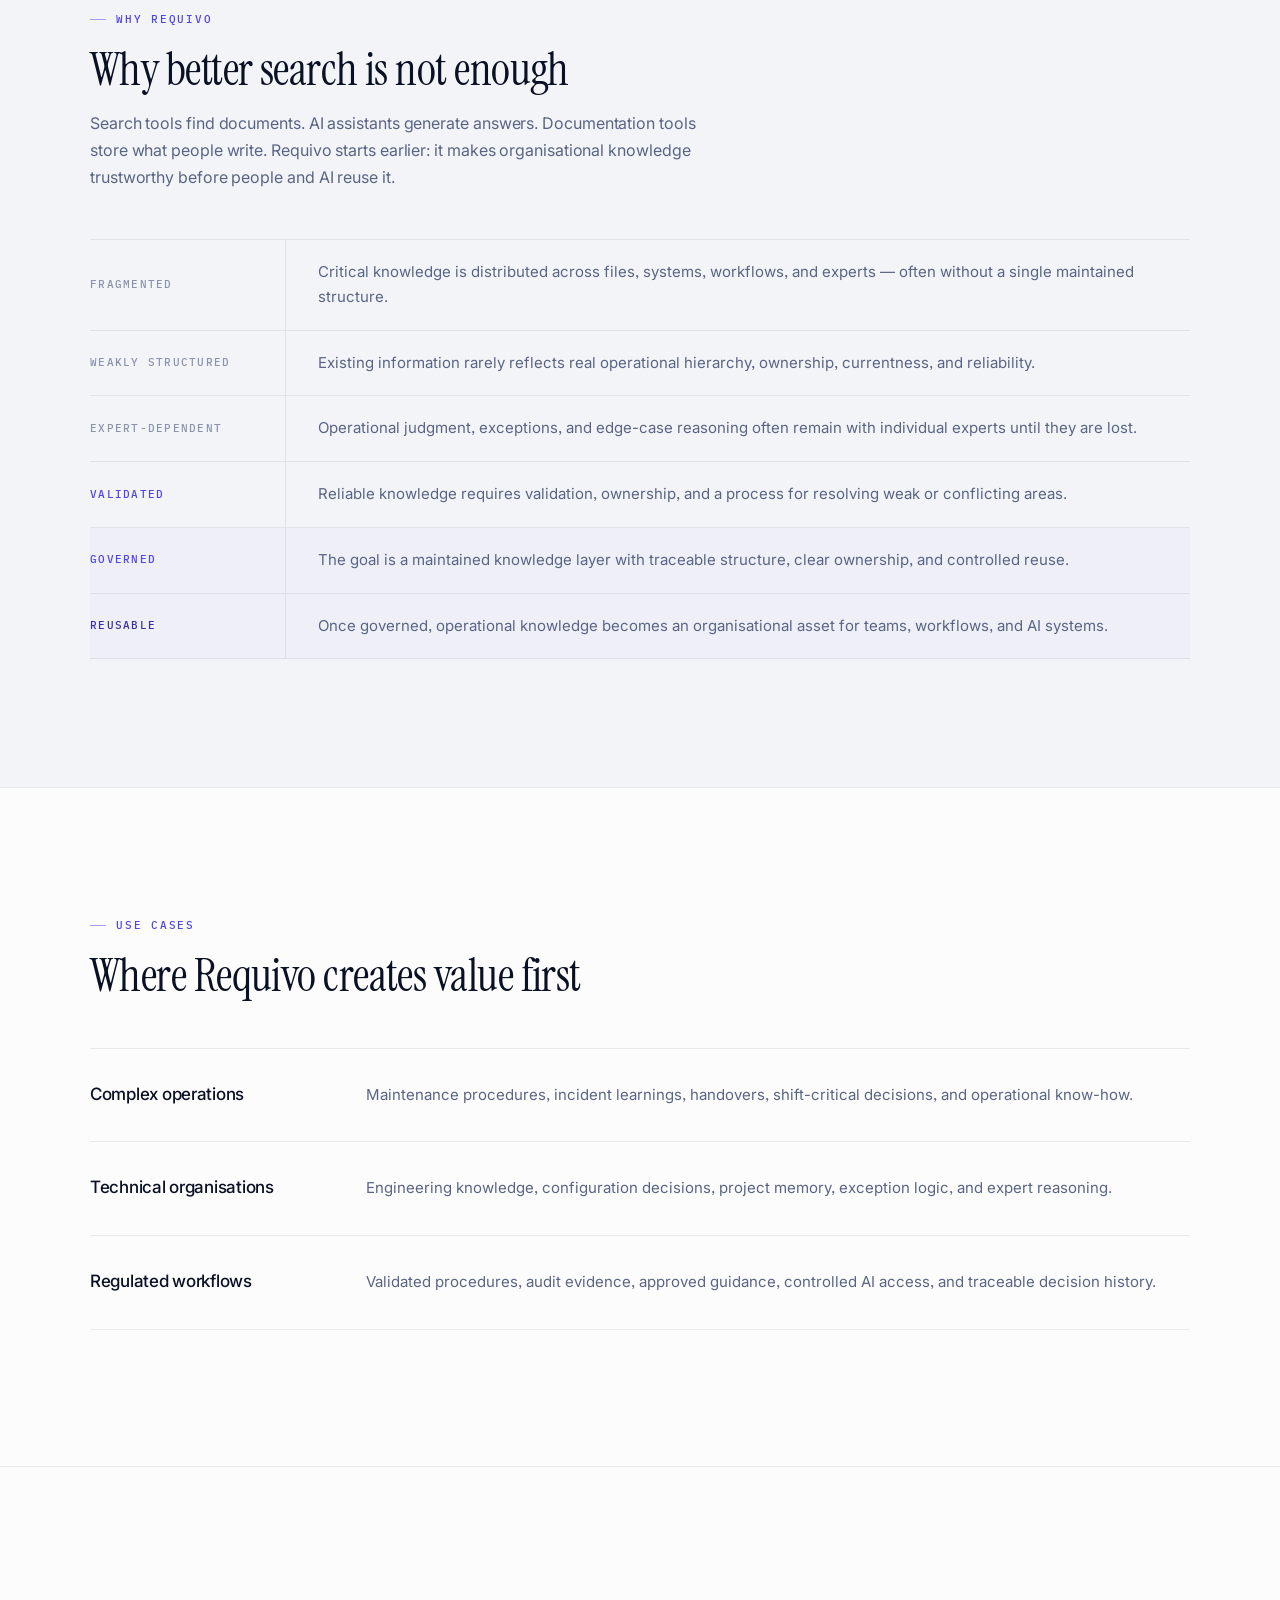
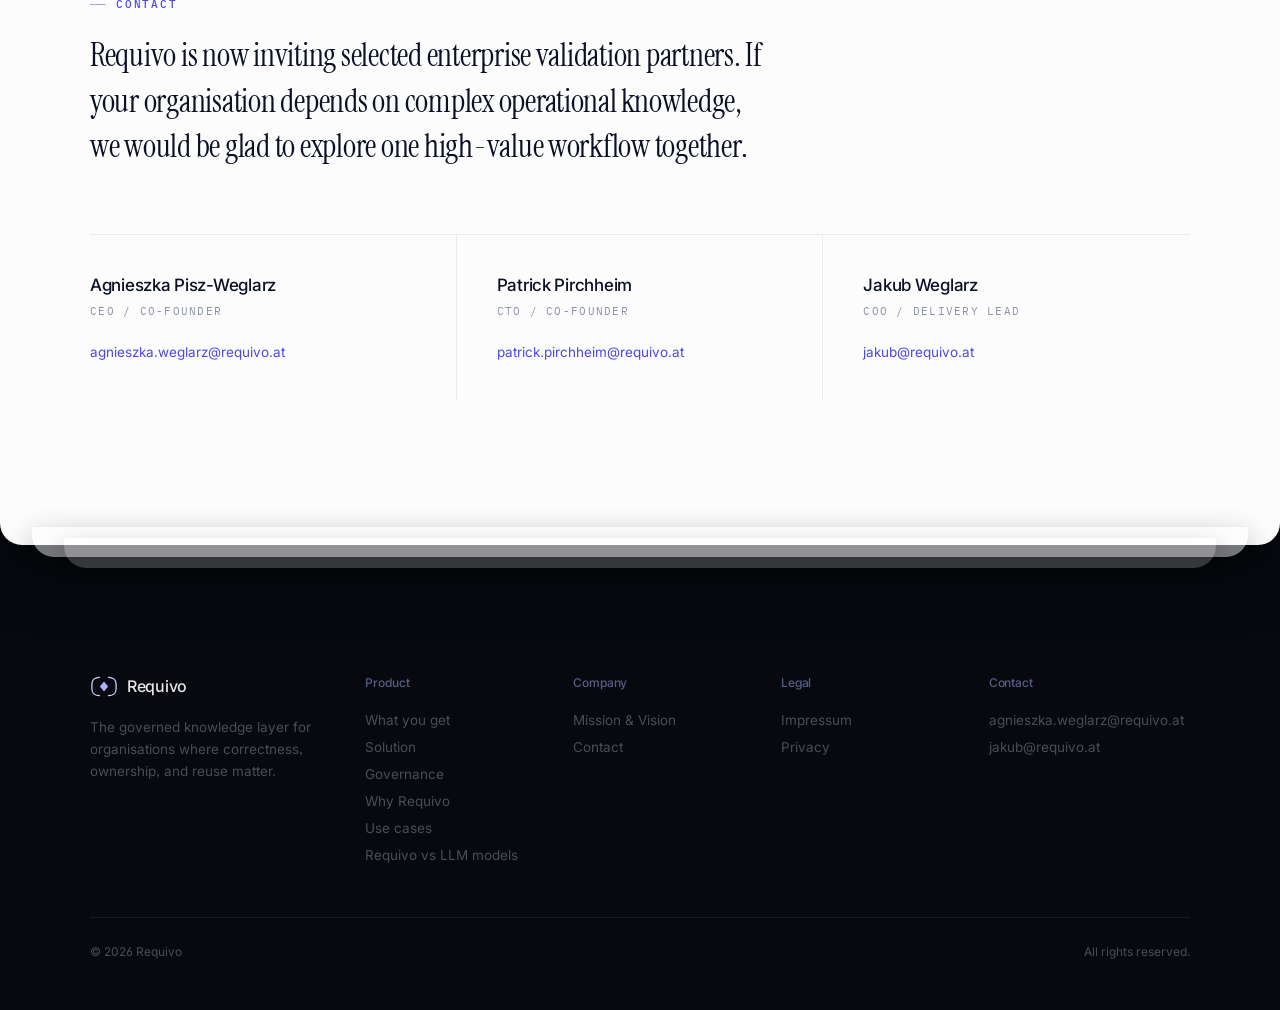
==== commit 31c1100b: "Refactor styles and update font settings in index.html Updated font styles and sizes for various ele" ====
--- a/index.html
+++ b/index.html
@@ -14,7 +14,7 @@
 <link rel="icon" href="favicon.svg" />
 <link rel="preconnect" href="https://fonts.googleapis.com" />
 <link rel="preconnect" href="https://fonts.gstatic.com" crossorigin />
-<link href="https://fonts.googleapis.com/css2?family=Inter:wght@300;400;450;500;600&family=IBM+Plex+Mono:wght@400;500&display=swap" rel="stylesheet" />
+<link href="https://fonts.googleapis.com/css2?family=Inter:wght@300;400;450;500;600&family=IBM+Plex+Mono:wght@400;500&family=Instrument+Serif:ital@0;1&display=swap" rel="stylesheet" />
 <script>document.documentElement.classList.add('js');</script>
 <style>
 
@@ -39,6 +39,7 @@
   --line:        rgba(0,0,0,.07);
   --line-dk:     rgba(255,255,255,.08);
   --sans: 'Inter', system-ui, -apple-system, 'Segoe UI', sans-serif;
+  --serif: 'Instrument Serif', Georgia, 'Times New Roman', serif;
   --mono: 'IBM Plex Mono', ui-monospace, 'SF Mono', monospace;
   --ease: cubic-bezier(.2,.7,.2,1);
   --max: 1100px;
@@ -215,15 +216,17 @@
   margin-bottom: 26px;
 }
 .hero h1 {
-  font-size: clamp(46px, 6.8vw, 88px);
-  font-weight: 500;
-  line-height: .98;
-  letter-spacing: -.038em;
+  font-family: var(--serif);
+  font-size: clamp(54px, 7.4vw, 100px);
+  font-weight: 400;
+  line-height: 1.0;
+  letter-spacing: -.015em;
   color: #fff;
-  margin-bottom: 30px;
+  margin-bottom: 32px;
   text-wrap: balance;
 }
-.hero h1 .accent { color: var(--brand); }
+.hero h1 .accent { color: #818cf8; }
+.hero h1 .it { font-style: italic; }
 .hero-sub {
   font-size: 16.5px;
   line-height: 1.7;
@@ -529,11 +532,11 @@
 }
 .rqw-head h2 {
   margin: 0 0 20px;
-  font-family: var(--rqw-sans);
-  font-size: clamp(30px, 3.6vw, 48px);
-  font-weight: 500;
-  line-height: 1.08;
-  letter-spacing: -.030em;
+  font-family: var(--serif);
+  font-size: clamp(34px, 4vw, 54px);
+  font-weight: 400;
+  line-height: 1.05;
+  letter-spacing: -.012em;
   color: #fff;
   text-wrap: balance;
 }
@@ -577,11 +580,11 @@
 .rqw-mark-rule { flex: none; width: 16px; height: 1px; background: rgba(165,180,252,.45); }
 .rqw-mark-label { flex: none; }
 .rqw-title {
-  font-family: var(--rqw-sans);
-  font-size: clamp(24px,2.8vw,38px);
-  font-weight: 600;
-  line-height: 1.1;
-  letter-spacing: -.030em;
+  font-family: var(--serif);
+  font-size: clamp(27px,3.2vw,42px);
+  font-weight: 400;
+  line-height: 1.08;
+  letter-spacing: -.010em;
   color: #fff;
   margin: 0 0 18px;
   text-wrap: balance;
@@ -877,10 +880,11 @@
   flex: none;
 }
 .s-title {
-  font-size: clamp(28px, 3.2vw, 44px);
-  font-weight: 500;
-  line-height: 1.1;
-  letter-spacing: -.026em;
+  font-family: var(--serif);
+  font-size: clamp(32px, 3.6vw, 50px);
+  font-weight: 400;
+  line-height: 1.06;
+  letter-spacing: -.012em;
   text-wrap: balance;
   color: var(--text);
   margin-bottom: 0;
@@ -1073,8 +1077,9 @@
    CONTACT
    ================================================ */
 .s-contact {
-  background: var(--dark);
-  padding: 232px 0 128px;
+  background: transparent;
+  padding: 128px 0 144px;
+  border-top: 0.5px solid var(--line);
 }
 .contact-label {
   font-family: var(--mono);
@@ -1082,7 +1087,7 @@
   font-weight: 500;
   letter-spacing: .16em;
   text-transform: uppercase;
-  color: var(--indigo-pale);
+  color: var(--brand);
   display: flex;
   align-items: center;
   gap: 10px;
@@ -1091,16 +1096,17 @@
 .contact-label::before {
   content: '';
   width: 16px; height: 1px;
-  background: rgba(165,180,252,.45);
+  background: rgba(79,70,229,.5);
   flex: none;
 }
 .contact-heading {
-  font-size: clamp(18px, 2.2vw, 26px);
-  font-weight: 500;
-  line-height: 1.55;
-  letter-spacing: -.020em;
-  color: rgba(255,255,255,.88);
-  max-width: 740px;
+  font-family: var(--serif);
+  font-size: clamp(22px, 2.6vw, 32px);
+  font-weight: 400;
+  line-height: 1.42;
+  letter-spacing: -.008em;
+  color: var(--text);
+  max-width: 760px;
   margin-bottom: 64px;
   text-wrap: balance;
 }
@@ -1108,11 +1114,11 @@
   display: grid;
   grid-template-columns: repeat(3,1fr);
   gap: 0;
-  border-top: 0.5px solid var(--line-dk);
+  border-top: 0.5px solid var(--line);
 }
 .contact-item {
   padding: 36px 0;
-  border-right: 0.5px solid var(--line-dk);
+  border-right: 0.5px solid var(--line);
 }
 .contact-item:first-child { padding-right: 40px; }
 .contact-item:nth-child(2) { padding: 36px 40px; }
@@ -1120,7 +1126,7 @@
 .c-name {
   font-size: 17px;
   font-weight: 500;
-  color: var(--on-dk);
+  color: var(--text);
   letter-spacing: -.016em;
   margin-bottom: 4px;
 }
@@ -1129,30 +1135,23 @@
   font-size: 10.5px;
   letter-spacing: .12em;
   text-transform: uppercase;
-  color: var(--on-dk-dim);
+  color: var(--text-dim);
   margin-bottom: 18px;
 }
 .c-email {
   font-size: 13.5px;
-  color: rgba(165,180,252,.65);
+  color: var(--brand);
   transition: color .18s ease;
 }
-.c-email:hover { color: rgba(165,180,252,1); }
+.c-email:hover { color: var(--indigo); }
 
 /* ================================================
    FOOTER
    ================================================ */
 footer {
   background: var(--dark);
-  padding: 72px 0 48px;
+  padding: 200px 0 48px;
   position: relative;
-}
-footer::before {
-  content: '';
-  position: absolute;
-  top: 0; left: 0; right: 0;
-  height: 1px;
-  background: linear-gradient(90deg, transparent 8%, rgba(129,140,248,.28) 42%, rgba(129,140,248,.28) 58%, transparent 92%);
 }
 .footer-grid {
   display: grid;
@@ -1249,8 +1248,9 @@
   .s-solution,
   .s-governance,
   .s-why,
-  .s-use-cases { padding: 88px 0; }
-  .s-contact { padding: 150px 0 88px; }
+  .s-use-cases,
+  .s-contact { padding: 88px 0; }
+  footer { padding: 130px 0 40px; }
   .rqw-suite { padding: 88px 0 100px; }
   .gov-grid { grid-template-columns: 1fr; }
   .gov-item:nth-child(odd)  { padding-right: 0; }
@@ -1312,7 +1312,7 @@
         <span class="hero-tag hero-rise hero-rise-1">Governed operational knowledge layer</span>
         <h1 class="hero-rise hero-rise-2">
           Critical knowledge exists<br>
-          <span class="accent">Requivo</span> makes it usable
+          <span class="accent">Requivo</span> makes it <span class="it">usable</span>
         </h1>
         <p class="hero-sub hero-rise hero-rise-3">Requivo turns scattered documents, internal systems, and expert know-how into a governed operational knowledge layer your teams and AI tools can safely query, reuse, and trust.</p>
         <div class="hero-actions hero-rise hero-rise-4">
@@ -1728,15 +1728,10 @@
   </div>
 </section>
 
-  </div><!-- /sheet -->
-  <i class="stack-edge stack-edge--b1" aria-hidden="true"></i>
-  <i class="stack-edge stack-edge--b2" aria-hidden="true"></i>
-</div><!-- /stack -->
-
 <!-- ================================================
      CONTACT
      ================================================ -->
-<section class="s-contact" id="contact" data-theme="dark">
+<section class="s-contact" id="contact">
   <div class="wrap">
     <span class="contact-label reveal">Contact</span>
     <p class="contact-heading reveal d1">Requivo is now inviting selected enterprise validation partners. If your organisation depends on complex operational knowledge, we would be glad to explore one high-value workflow together.</p>
@@ -1759,6 +1754,11 @@
     </div>
   </div>
 </section>
+
+  </div><!-- /sheet -->
+  <i class="stack-edge stack-edge--b1" aria-hidden="true"></i>
+  <i class="stack-edge stack-edge--b2" aria-hidden="true"></i>
+</div><!-- /stack -->
 
 <!-- ================================================
      FOOTER
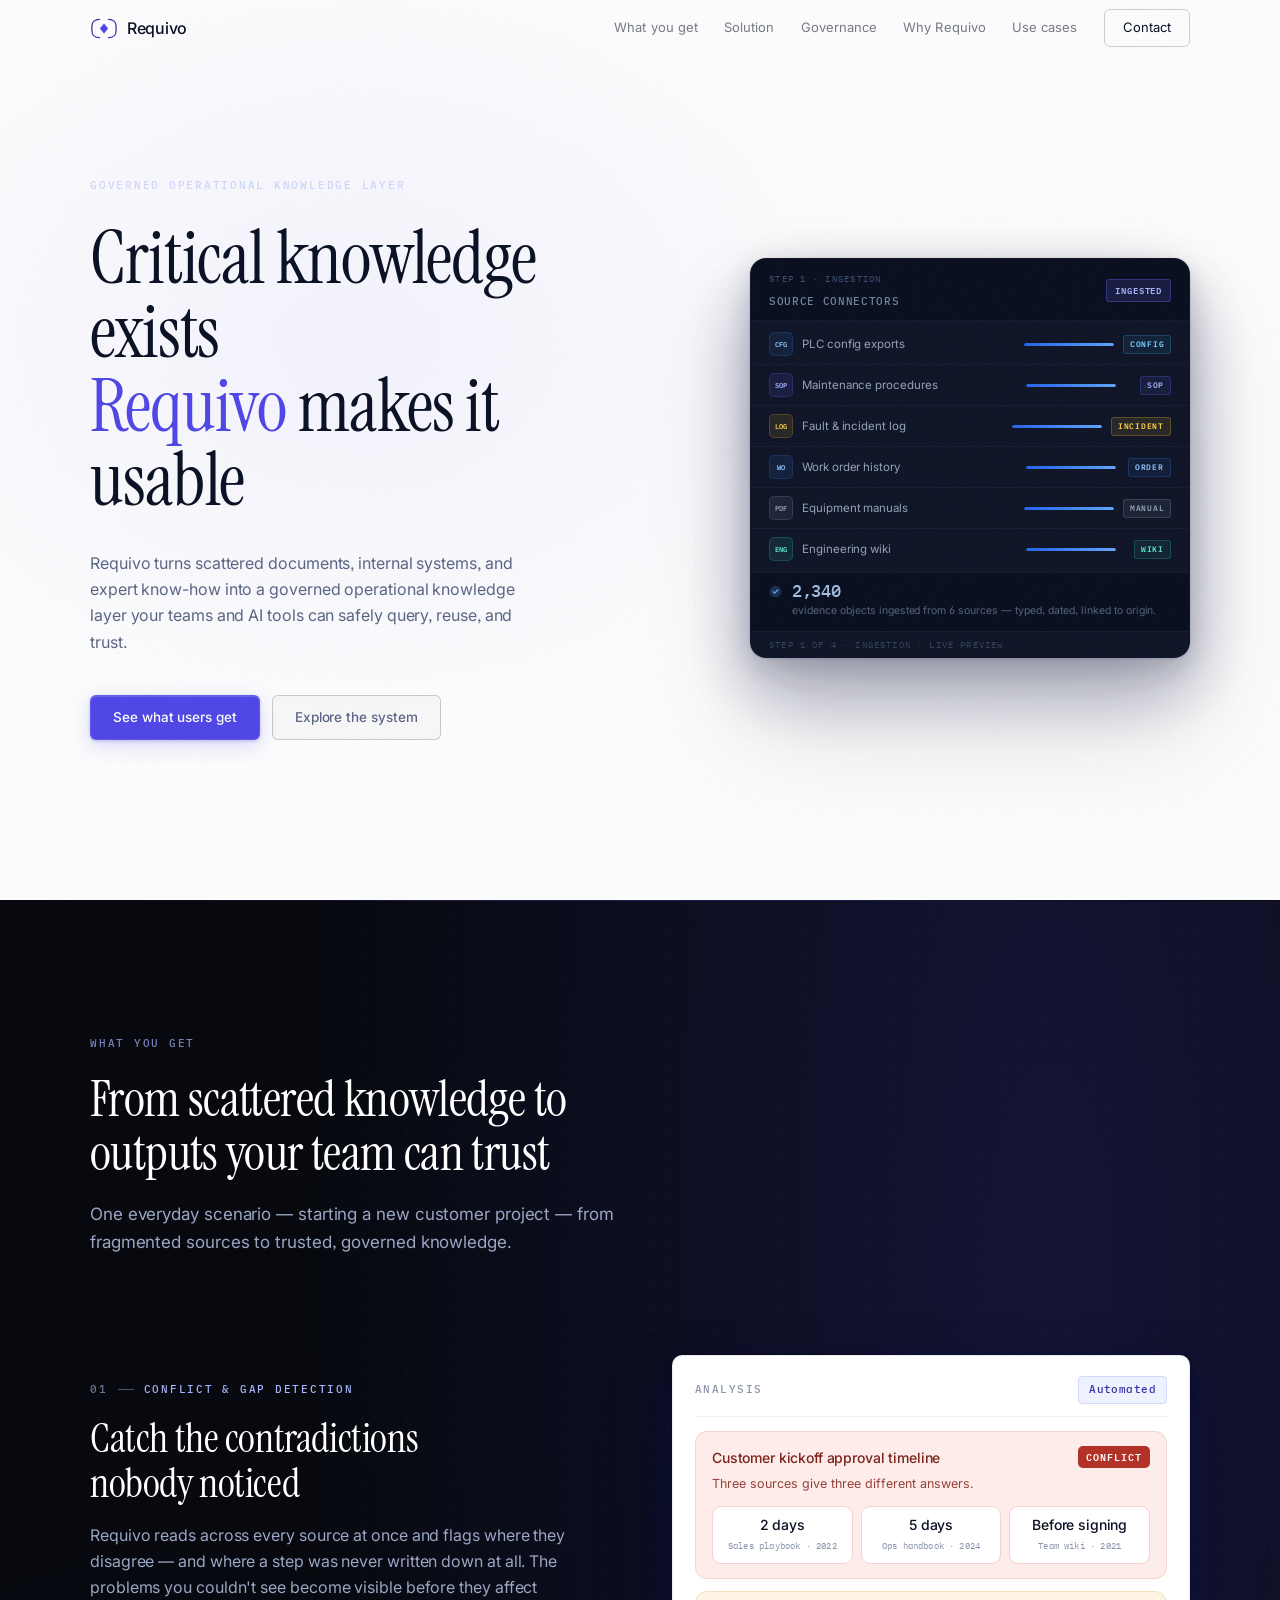
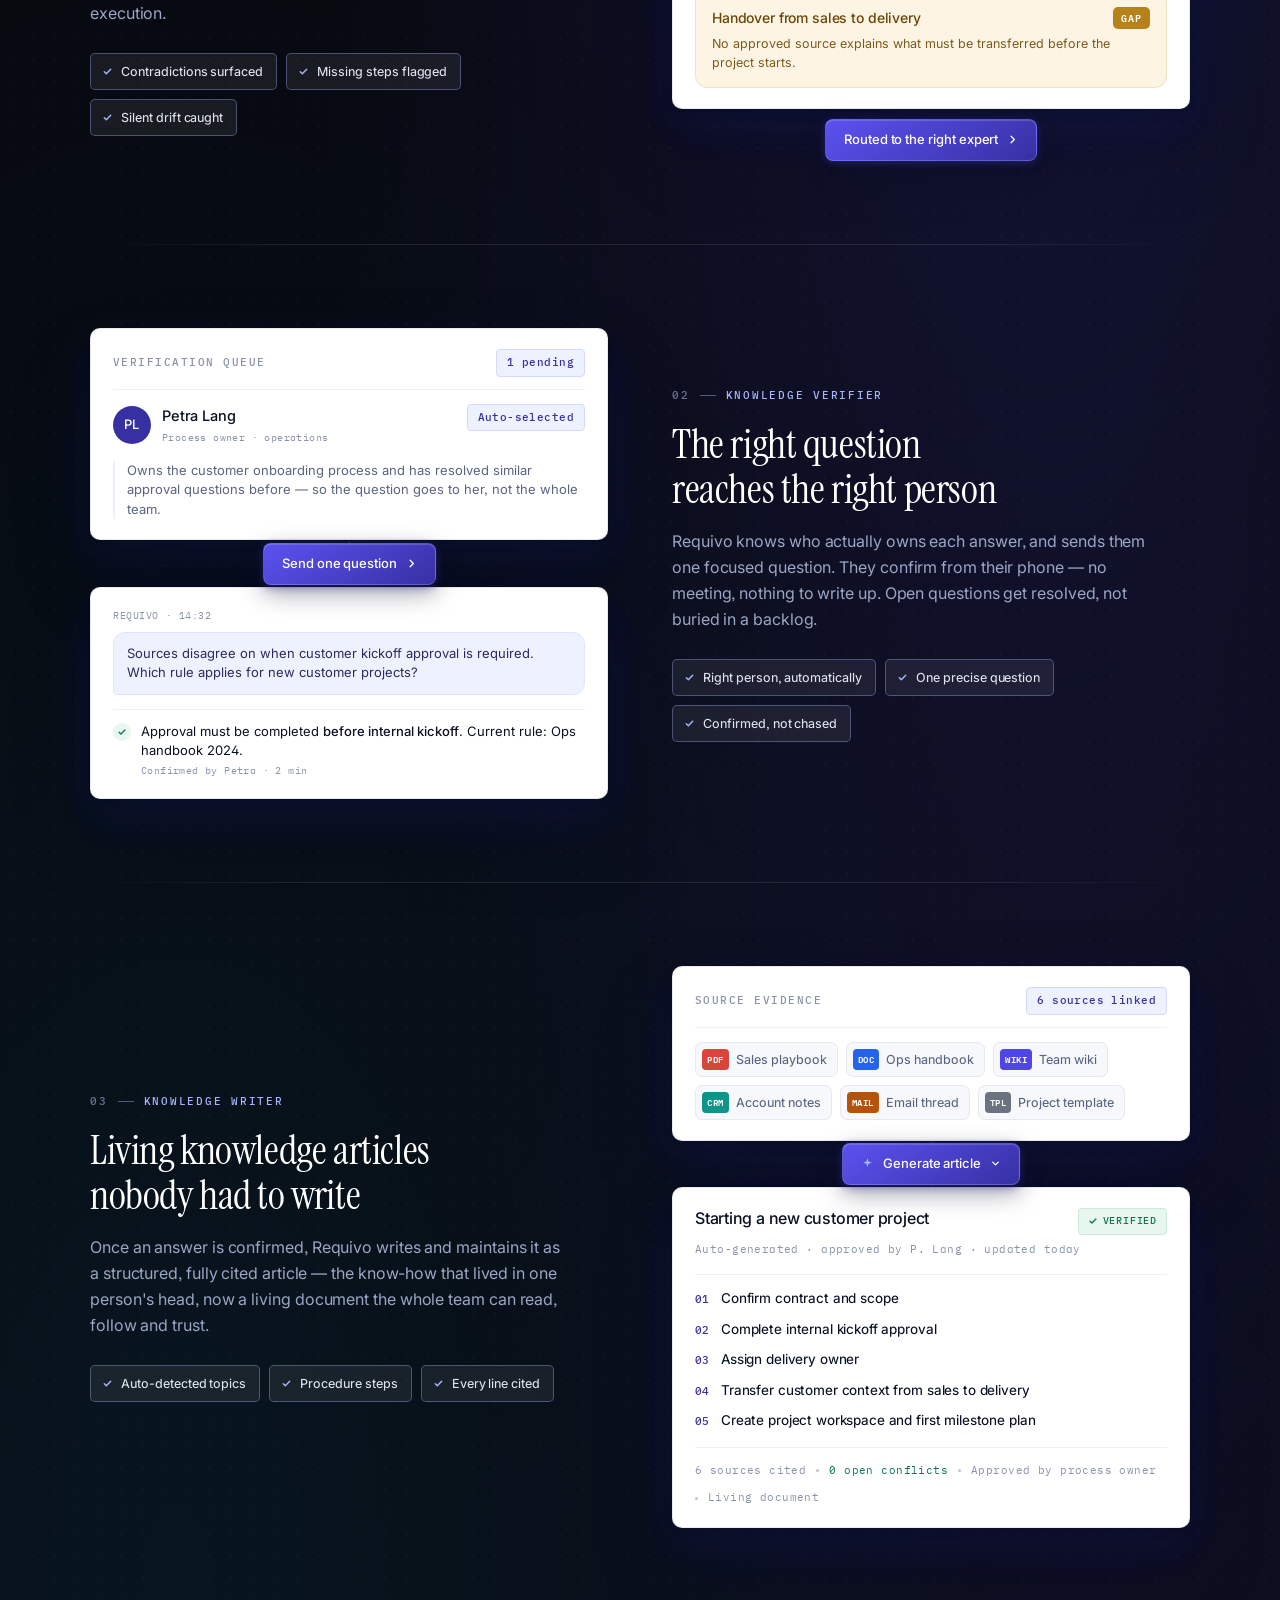
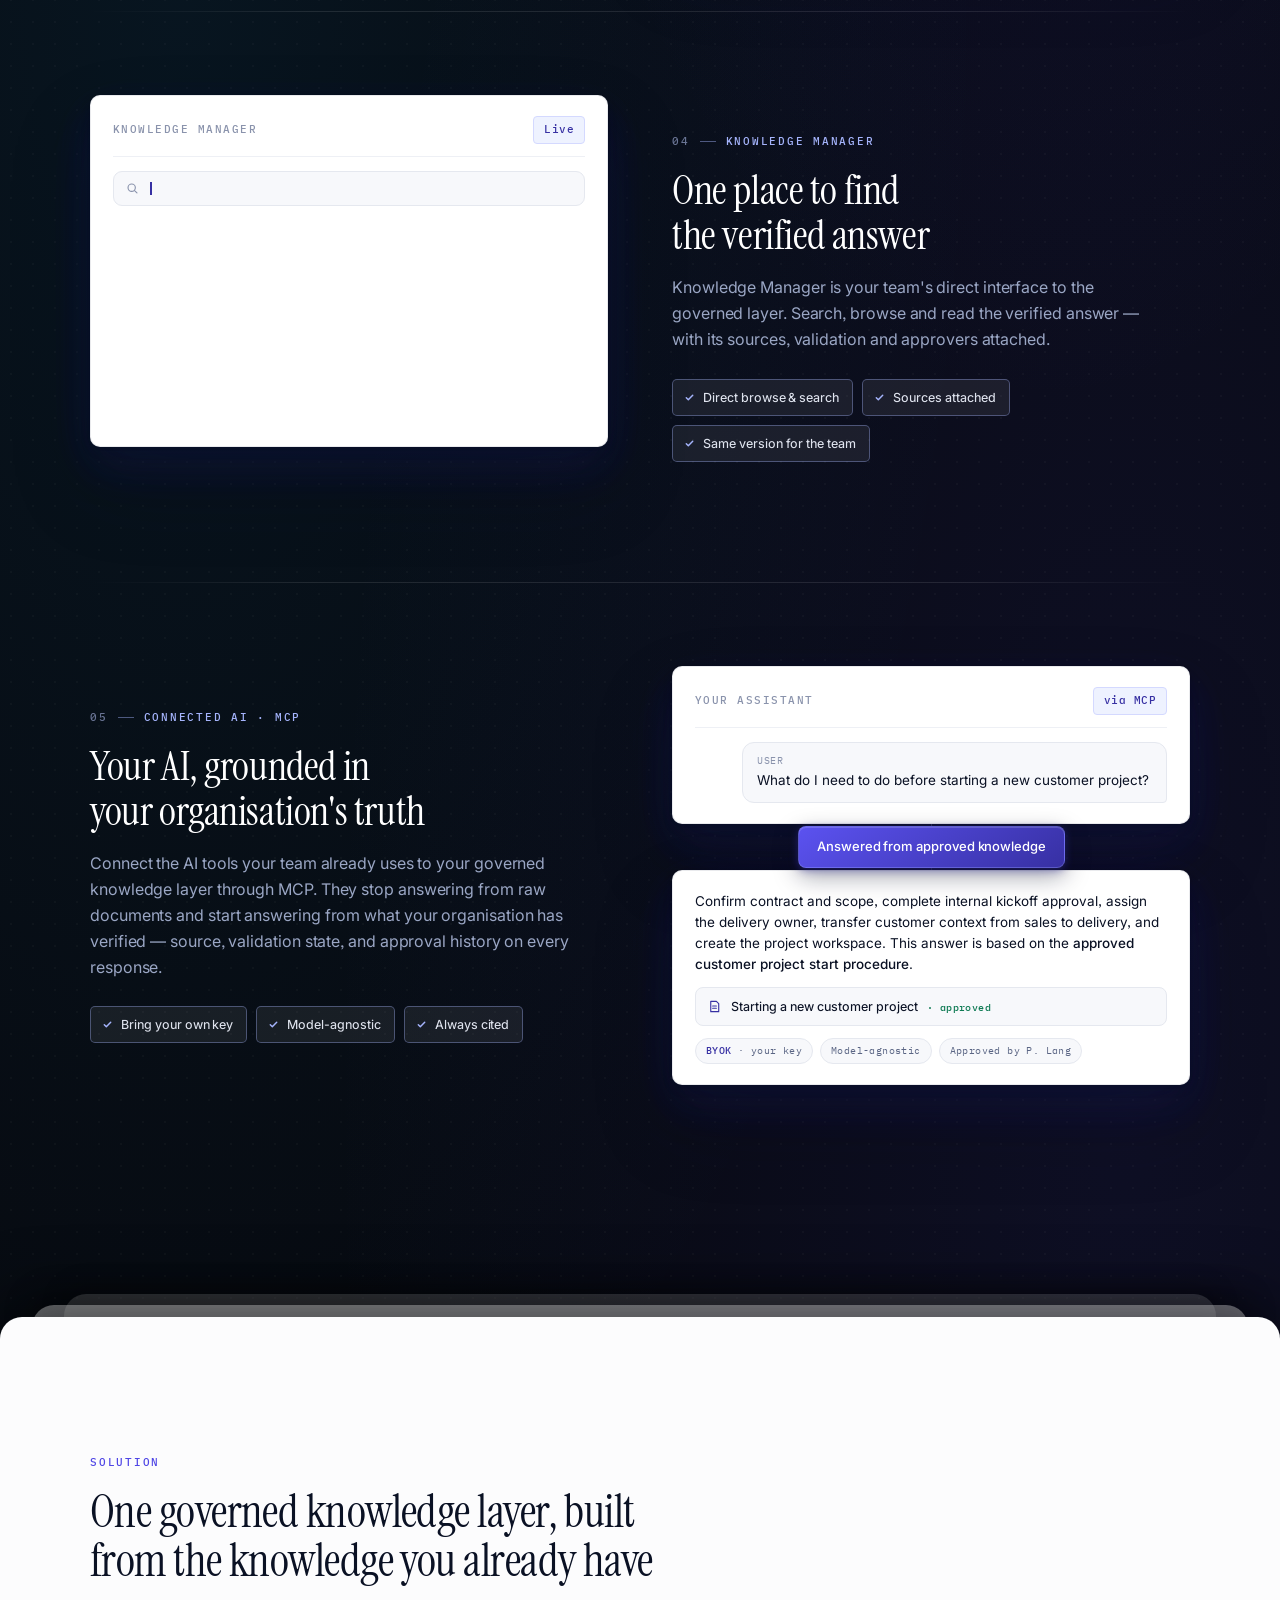
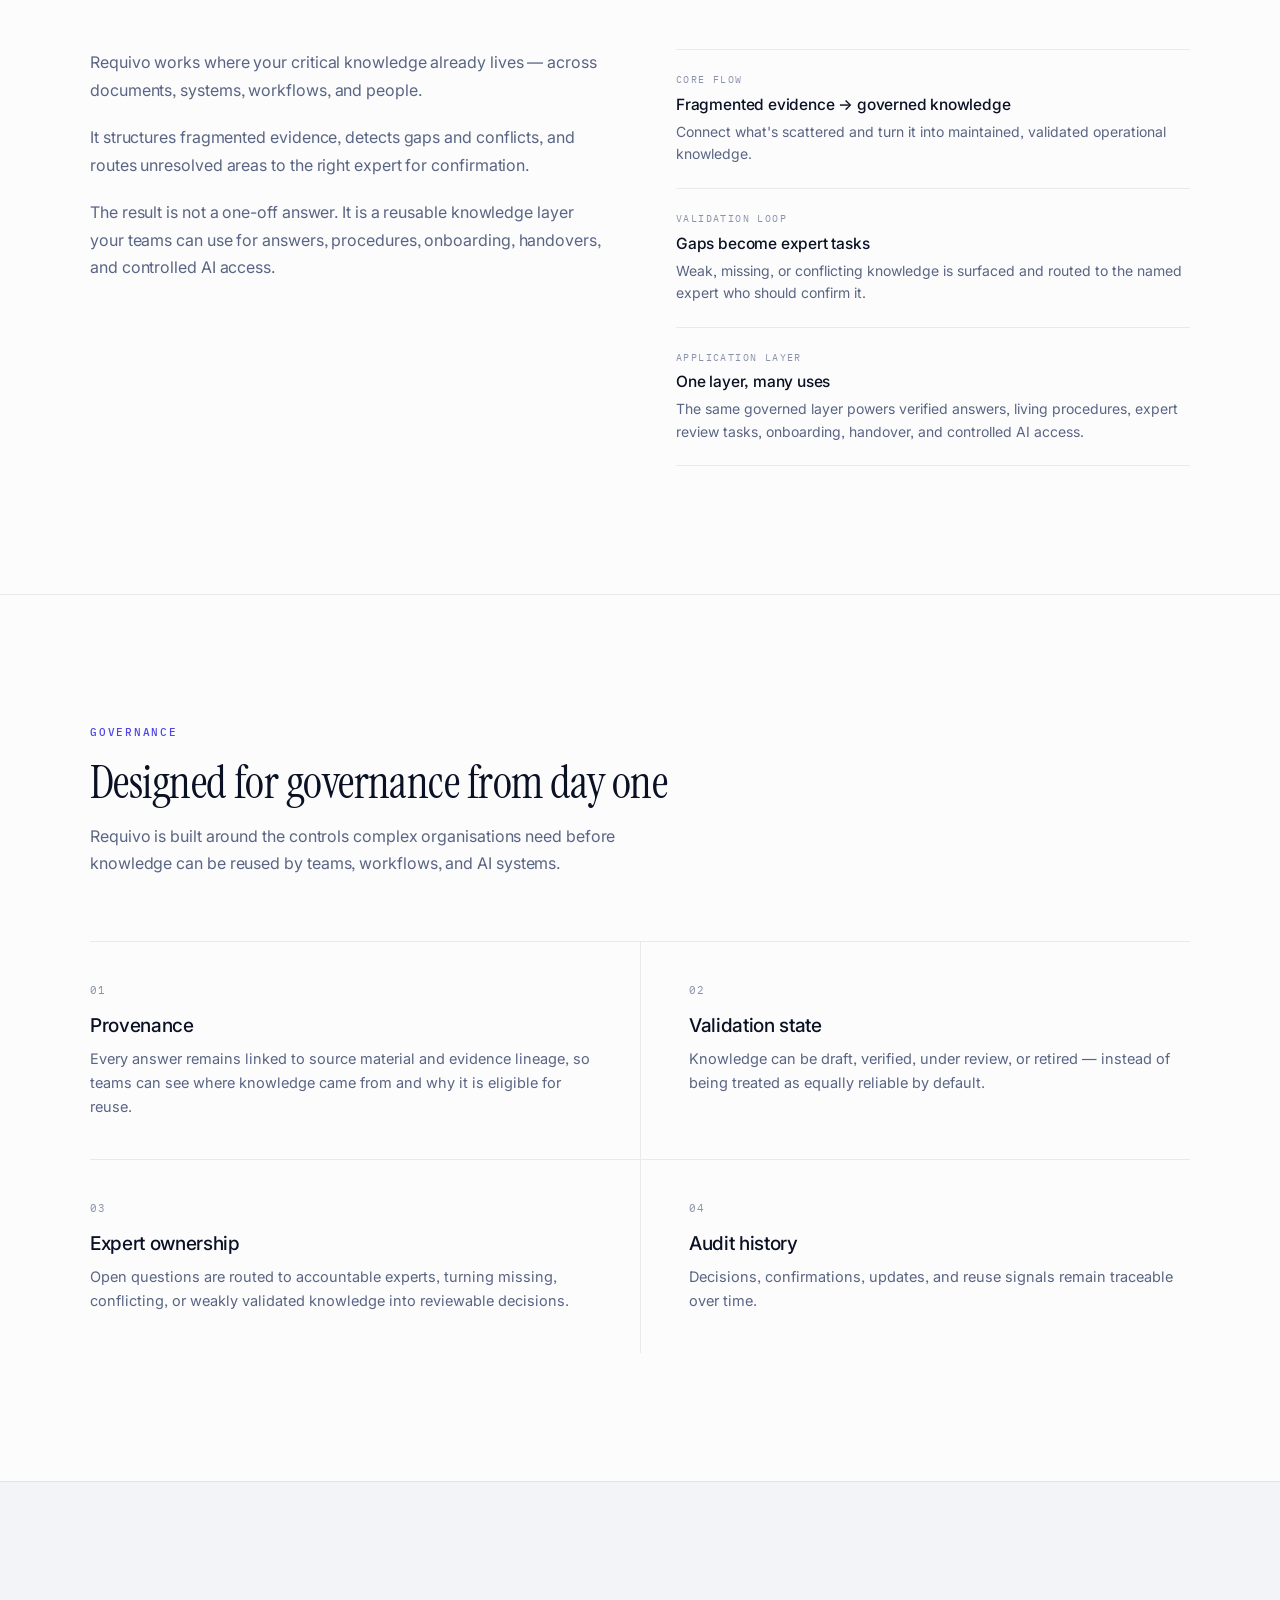
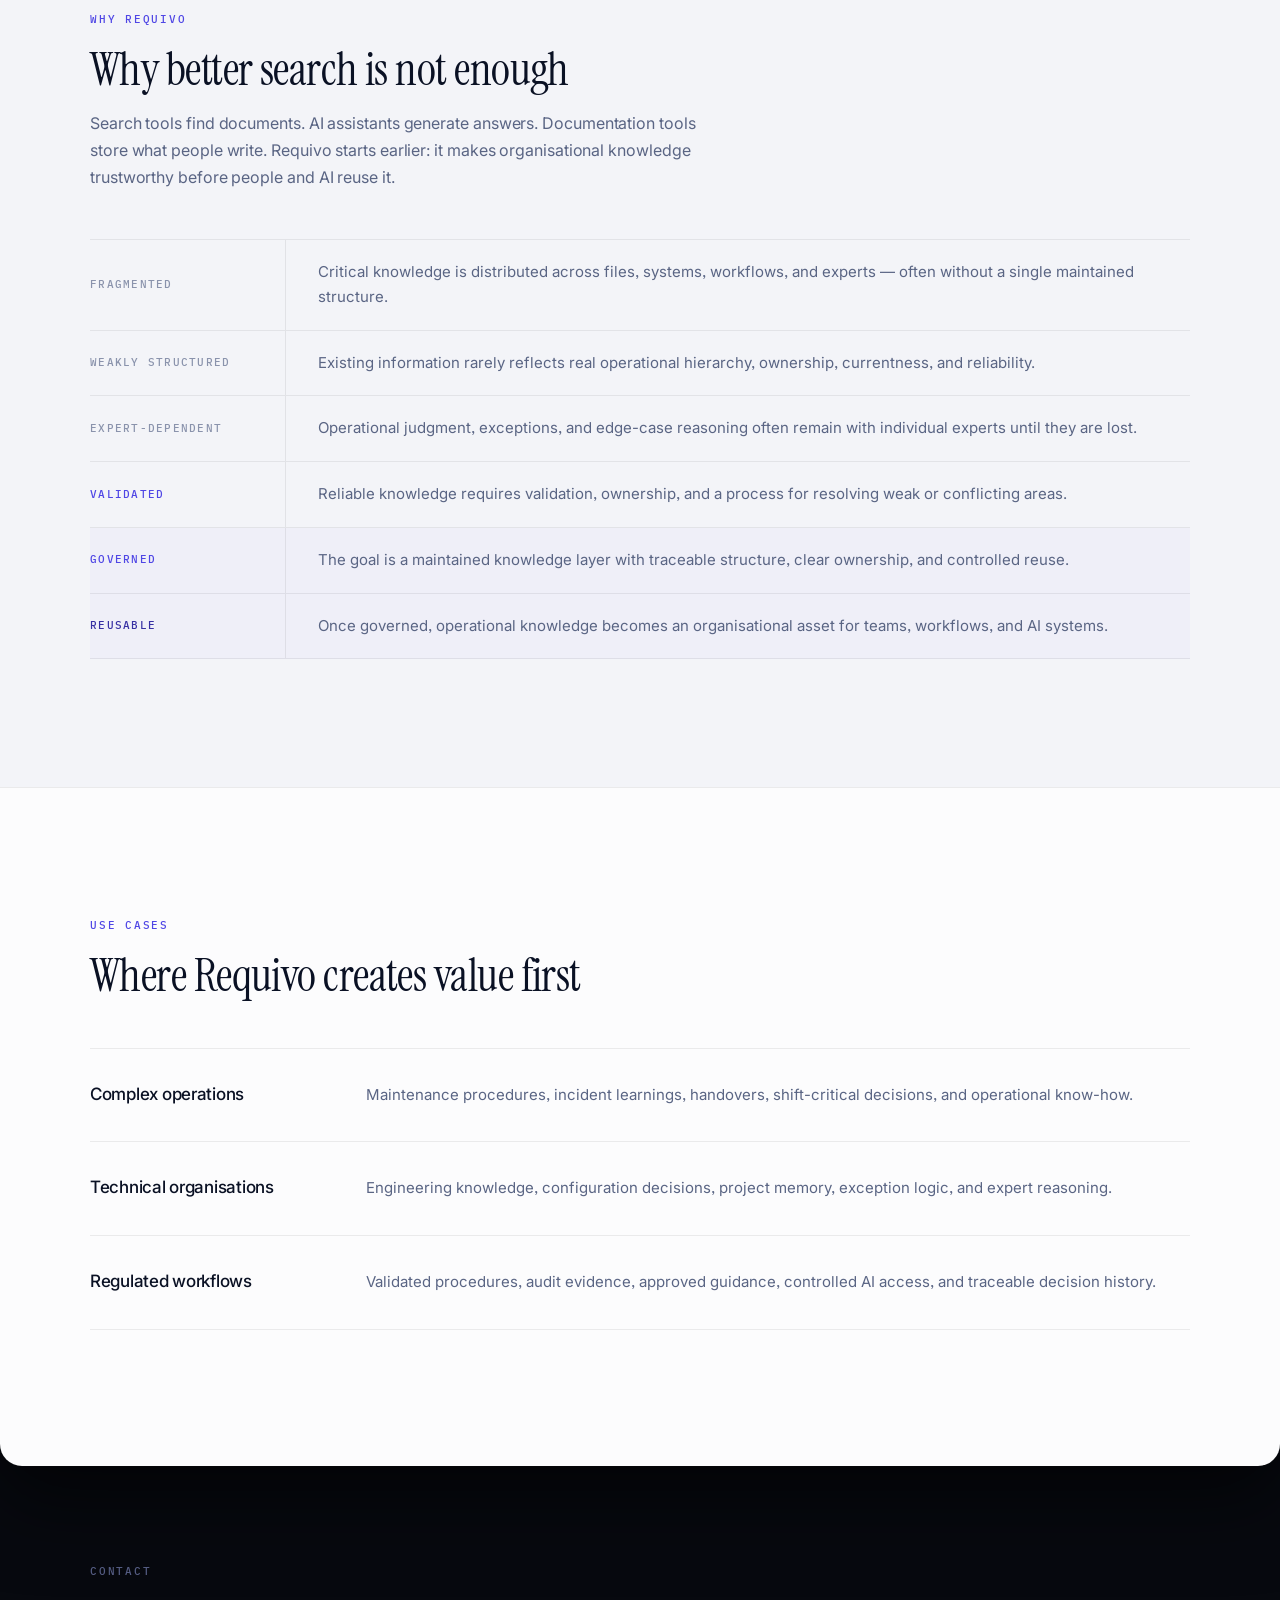
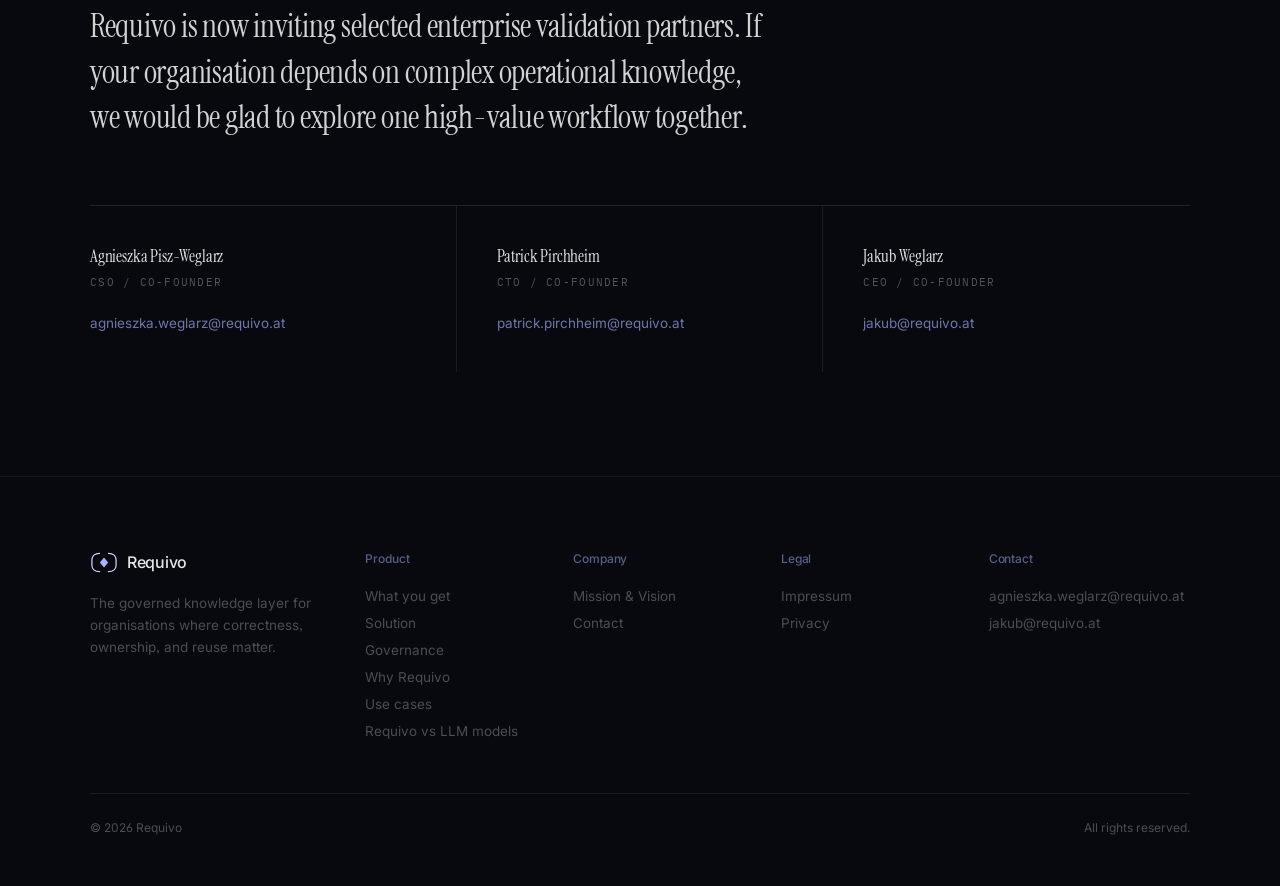
==== commit 2e4186ad: "Refactor CSS styles and update HTML structure" ====
--- a/index.html
+++ b/index.html
@@ -134,8 +134,8 @@
 .nav-links { display: flex; align-items: center; gap: 26px; }
 .nav-links a {
   font-size: 13px;
-  font-weight: 450;
-  letter-spacing: -.005em;
+  font-weight: 400;
+  letter-spacing: .005em;
   transition: opacity .18s ease;
 }
 .nav-links a:not(.nav-cta) { opacity: .55; }
@@ -176,7 +176,7 @@
    HERO
    ================================================ */
 .hero {
-  background: var(--dark);
+  background: var(--light);
   min-height: 100vh;
   display: flex;
   align-items: center;
@@ -188,10 +188,10 @@
 .hero::before {
   content: '';
   position: absolute;
-  top: 40%; left: 30%;
+  top: 38%; left: 28%;
   transform: translate(-50%, -50%);
-  width: 1000px; height: 800px;
-  background: radial-gradient(ellipse, rgba(79,70,229,.07) 0%, transparent 68%);
+  width: 1100px; height: 820px;
+  background: radial-gradient(ellipse, rgba(79,70,229,.055) 0%, transparent 66%);
   pointer-events: none;
   z-index: 0;
 }
@@ -217,21 +217,21 @@
 }
 .hero h1 {
   font-family: var(--serif);
-  font-size: clamp(54px, 7.4vw, 100px);
+  font-size: clamp(46px, 5.8vw, 76px);
   font-weight: 400;
   line-height: 1.0;
   letter-spacing: -.015em;
-  color: #fff;
+  color: var(--text);
   margin-bottom: 32px;
   text-wrap: balance;
 }
-.hero h1 .accent { color: #818cf8; }
-.hero h1 .it { font-style: italic; }
+.hero h1 .accent { color: var(--brand); }
+
 .hero-sub {
-  font-size: 16.5px;
-  line-height: 1.7;
-  color: var(--on-dk-soft);
-  max-width: 480px;
+  font-size: 16px;
+  line-height: 1.65;
+  color: var(--text-soft);
+  max-width: 460px;
   margin-bottom: 40px;
   letter-spacing: -.005em;
 }
@@ -267,13 +267,11 @@
   box-shadow: 0 2px 8px rgba(79,70,229,.4), 0 12px 32px rgba(79,70,229,.26), inset 0 1px 0 rgba(255,255,255,.16);
 }
 .btn-ghost {
-  background: rgba(255,255,255,.03);
-  color: var(--on-dk-soft);
-  border-color: rgba(255,255,255,.14);
-  backdrop-filter: blur(10px);
-  -webkit-backdrop-filter: blur(10px);
-}
-.btn-ghost:hover { color: var(--on-dk); border-color: rgba(255,255,255,.30); background: rgba(255,255,255,.05); }
+  background: rgba(10,17,36,.02);
+  color: var(--text-soft);
+  border-color: rgba(10,17,36,.20);
+}
+.btn-ghost:hover { color: var(--text); border-color: rgba(10,17,36,.36); background: rgba(10,17,36,.04); }
 
 .hero-aside { display: flex; justify-content: flex-end; }
 
@@ -283,19 +281,17 @@
 .hi-panel {
   width: 100%;
   max-width: 440px;
-  background: rgba(8,14,32,.90);
-  backdrop-filter: blur(24px) saturate(160%);
-  -webkit-backdrop-filter: blur(24px) saturate(160%);
-  border: 0.5px solid rgba(165,180,252,.14);
+  background: rgba(8,14,32,.97);
+  border: 0.5px solid rgba(15,28,58,.16);
   border-radius: 16px;
   overflow: hidden;
   box-shadow:
-    0 0 0 0.5px rgba(165,180,252,.08),
-    0 2px 6px   rgba(0,0,0,.40),
-    0 12px 36px rgba(0,0,0,.36),
-    0 40px 96px rgba(0,0,0,.36),
-    0 72px 128px rgba(0,0,0,.28),
-    0 0 80px    rgba(79,70,229,.14);
+    0 0 0 0.5px rgba(15,28,58,.06),
+    0 1px 3px   rgba(10,17,36,.10),
+    0 10px 28px rgba(10,17,36,.16),
+    0 32px 72px rgba(10,17,36,.22),
+    0 60px 110px rgba(10,17,36,.16),
+    0 24px 80px rgba(79,70,229,.10);
 }
 .hi-panel-head {
   display: flex;
@@ -459,7 +455,7 @@
 /* Hero bottom line */
 .hero-rule {
   height: 1px;
-  background: linear-gradient(90deg, transparent 4%, rgba(129,140,248,.32) 38%, rgba(129,140,248,.32) 62%, transparent 96%);
+  background: linear-gradient(90deg, transparent 4%, rgba(79,70,229,.30) 38%, rgba(79,70,229,.30) 62%, transparent 96%);
 }
 
 /* ================================================
@@ -827,7 +823,6 @@
   position: relative;
   z-index: 5;
   margin-top: -72px;
-  margin-bottom: -72px;
 }
 .stack-edge {
   position: absolute;
@@ -838,10 +833,8 @@
   box-shadow: 0 -10px 30px rgba(0,0,0,.30); }
 .stack-edge--2 { top: -23px; left: 5%;   right: 5%;   background: rgba(252,252,253,.20); border-radius: 22px 22px 0 0;
   box-shadow: 0 -8px 24px rgba(0,0,0,.22); }
-.stack-edge--b1 { bottom: -12px; left: 2.5%; right: 2.5%; background: rgba(252,252,253,.46); border-radius: 0 0 22px 22px;
-  box-shadow: 0 10px 30px rgba(0,0,0,.30); }
-.stack-edge--b2 { bottom: -23px; left: 5%;   right: 5%;   background: rgba(252,252,253,.20); border-radius: 0 0 22px 22px;
-  box-shadow: 0 8px 24px rgba(0,0,0,.22); }
+.stack-edge--b1,
+.stack-edge--b2 { display: none; }
 .sheet {
   position: relative;
   background: var(--light);
@@ -849,8 +842,16 @@
   overflow: hidden;
   box-shadow:
     0 -22px 64px rgba(0,0,0,.42),
-    0  22px 64px rgba(0,0,0,.42),
+    0  36px 80px rgba(0,0,0,.52),
     0 0 0 0.5px rgba(255,255,255,.05);
+}
+/* Smooth gradient fade from sheet bottom into ink */
+.sheet::after {
+  content: '';
+  position: absolute;
+  bottom: 0; left: 0; right: 0;
+  height: 0; /* hidden — just ensures bottom edge is sharp */
+  pointer-events: none;
 }
 
 /* ================================================
@@ -867,17 +868,9 @@
   font-weight: 500;
   letter-spacing: .16em;
   text-transform: uppercase;
-  display: flex;
-  align-items: center;
-  gap: 10px;
+  display: block;
   margin-bottom: 16px;
   color: var(--brand);
-}
-.s-label::before {
-  content: '';
-  width: 16px; height: 1px;
-  background: rgba(79,70,229,.5);
-  flex: none;
 }
 .s-title {
   font-family: var(--serif);
@@ -1077,9 +1070,8 @@
    CONTACT
    ================================================ */
 .s-contact {
-  background: transparent;
-  padding: 128px 0 144px;
-  border-top: 0.5px solid var(--line);
+  background: var(--dark);
+  padding: 96px 0 104px;
 }
 .contact-label {
   font-family: var(--mono);
@@ -1087,17 +1079,9 @@
   font-weight: 500;
   letter-spacing: .16em;
   text-transform: uppercase;
-  color: var(--brand);
-  display: flex;
-  align-items: center;
-  gap: 10px;
-  margin-bottom: 20px;
-}
-.contact-label::before {
-  content: '';
-  width: 16px; height: 1px;
-  background: rgba(79,70,229,.5);
-  flex: none;
+  color: var(--indigo-pale);
+  display: block;
+  margin-bottom: 24px;
 }
 .contact-heading {
   font-family: var(--serif);
@@ -1105,7 +1089,7 @@
   font-weight: 400;
   line-height: 1.42;
   letter-spacing: -.008em;
-  color: var(--text);
+  color: rgba(255,255,255,.82);
   max-width: 760px;
   margin-bottom: 64px;
   text-wrap: balance;
@@ -1114,20 +1098,21 @@
   display: grid;
   grid-template-columns: repeat(3,1fr);
   gap: 0;
-  border-top: 0.5px solid var(--line);
+  border-top: 0.5px solid rgba(255,255,255,.10);
 }
 .contact-item {
   padding: 36px 0;
-  border-right: 0.5px solid var(--line);
+  border-right: 0.5px solid rgba(255,255,255,.08);
 }
 .contact-item:first-child { padding-right: 40px; }
 .contact-item:nth-child(2) { padding: 36px 40px; }
 .contact-item:last-child { border-right: none; padding-left: 40px; }
 .c-name {
+  font-family: var(--serif);
   font-size: 17px;
-  font-weight: 500;
-  color: var(--text);
-  letter-spacing: -.016em;
+  font-weight: 400;
+  color: rgba(255,255,255,.90);
+  letter-spacing: -.010em;
   margin-bottom: 4px;
 }
 .c-role {
@@ -1135,23 +1120,24 @@
   font-size: 10.5px;
   letter-spacing: .12em;
   text-transform: uppercase;
-  color: var(--text-dim);
+  color: rgba(255,255,255,.30);
   margin-bottom: 18px;
 }
 .c-email {
   font-size: 13.5px;
-  color: var(--brand);
+  color: rgba(165,180,252,.65);
   transition: color .18s ease;
 }
-.c-email:hover { color: var(--indigo); }
+.c-email:hover { color: rgba(165,180,252,1); }
 
 /* ================================================
    FOOTER
    ================================================ */
 footer {
   background: var(--dark);
-  padding: 200px 0 48px;
+  padding: 72px 0 48px;
   position: relative;
+  border-top: 0.5px solid rgba(255,255,255,.06);
 }
 .footer-grid {
   display: grid;
@@ -1248,9 +1234,9 @@
   .s-solution,
   .s-governance,
   .s-why,
-  .s-use-cases,
-  .s-contact { padding: 88px 0; }
-  footer { padding: 130px 0 40px; }
+  .s-use-cases { padding: 80px 0; }
+  .s-contact { padding: 80px 0; }
+  footer { padding: 56px 0 40px; }
   .rqw-suite { padding: 88px 0 100px; }
   .gov-grid { grid-template-columns: 1fr; }
   .gov-item:nth-child(odd)  { padding-right: 0; }
@@ -1305,14 +1291,14 @@
 <!-- ================================================
      HERO
      ================================================ -->
-<section class="hero" id="top" data-theme="dark">
+<section class="hero" id="top" data-theme="light">
   <div class="wrap">
     <div class="hero-inner">
       <div class="hero-copy">
         <span class="hero-tag hero-rise hero-rise-1">Governed operational knowledge layer</span>
         <h1 class="hero-rise hero-rise-2">
           Critical knowledge exists<br>
-          <span class="accent">Requivo</span> makes it <span class="it">usable</span>
+          <span class="accent">Requivo</span> makes it usable
         </h1>
         <p class="hero-sub hero-rise hero-rise-3">Requivo turns scattered documents, internal systems, and expert know-how into a governed operational knowledge layer your teams and AI tools can safely query, reuse, and trust.</p>
         <div class="hero-actions hero-rise hero-rise-4">
@@ -1728,17 +1714,23 @@
   </div>
 </section>
 
+  </div><!-- /sheet -->
+  <i class="stack-edge stack-edge--b1" aria-hidden="true"></i>
+  <i class="stack-edge stack-edge--b2" aria-hidden="true"></i>
+</div><!-- /stack -->
+
 <!-- ================================================
      CONTACT
      ================================================ -->
-<section class="s-contact" id="contact">
+<section class="s-contact" id="contact" data-theme="dark">
   <div class="wrap">
     <span class="contact-label reveal">Contact</span>
-    <p class="contact-heading reveal d1">Requivo is now inviting selected enterprise validation partners. If your organisation depends on complex operational knowledge, we would be glad to explore one high-value workflow together.</p>
+    <p class="contact-heading reveal d1">Requivo is now inviting selected enterprise validation partners. 
+       If your organisation depends on complex operational knowledge, we would be glad to explore one high-value workflow together.</p>
     <div class="contact-grid">
       <div class="contact-item reveal">
         <div class="c-name">Agnieszka Pisz-Weglarz</div>
-        <div class="c-role">CEO / Co-Founder</div>
+        <div class="c-role">CSO / Co-Founder</div>
         <a class="c-email" href="mailto:agnieszka.weglarz@requivo.at">agnieszka.weglarz@requivo.at</a>
       </div>
       <div class="contact-item reveal d1">
@@ -1748,17 +1740,12 @@
       </div>
       <div class="contact-item reveal d2">
         <div class="c-name">Jakub Weglarz</div>
-        <div class="c-role">COO / Delivery Lead</div>
+        <div class="c-role">CEO / Co-Founder</div>
         <a class="c-email" href="mailto:jakub@requivo.at">jakub@requivo.at</a>
       </div>
     </div>
   </div>
 </section>
-
-  </div><!-- /sheet -->
-  <i class="stack-edge stack-edge--b1" aria-hidden="true"></i>
-  <i class="stack-edge stack-edge--b2" aria-hidden="true"></i>
-</div><!-- /stack -->
 
 <!-- ================================================
      FOOTER
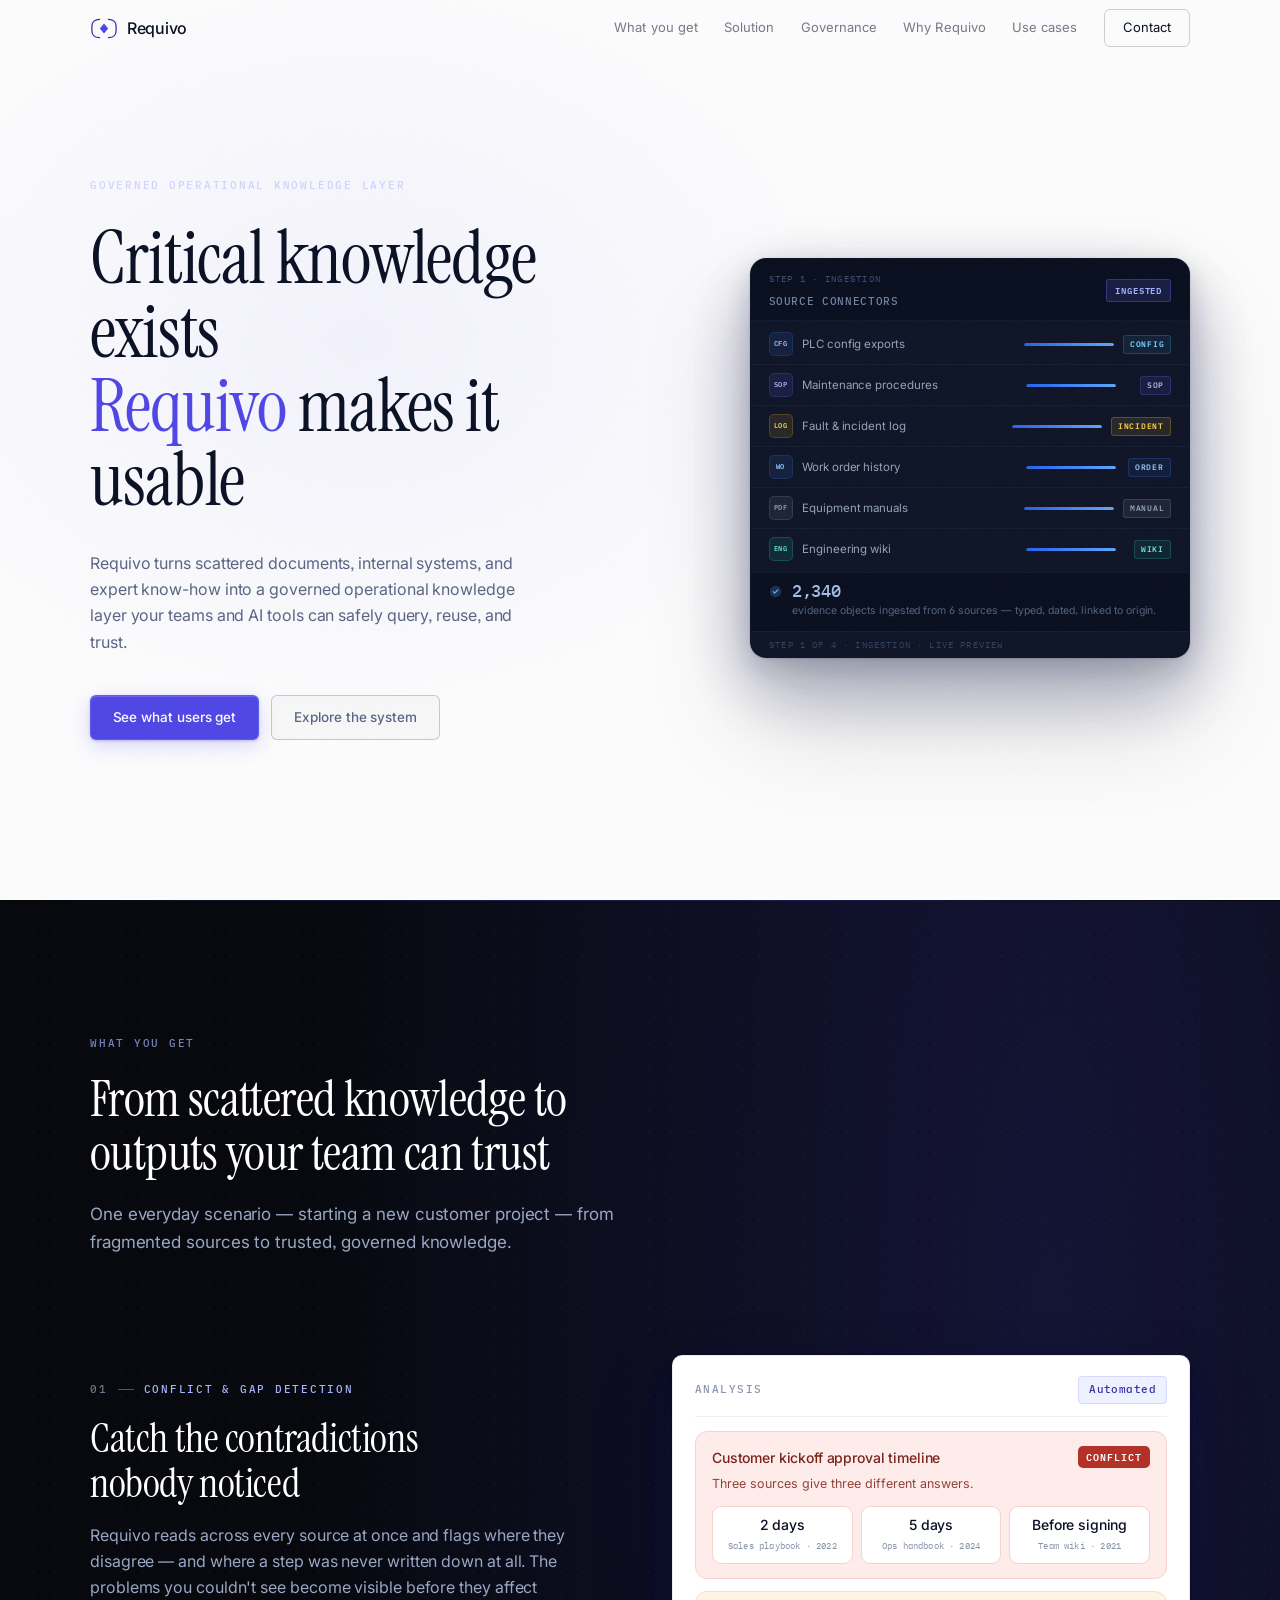
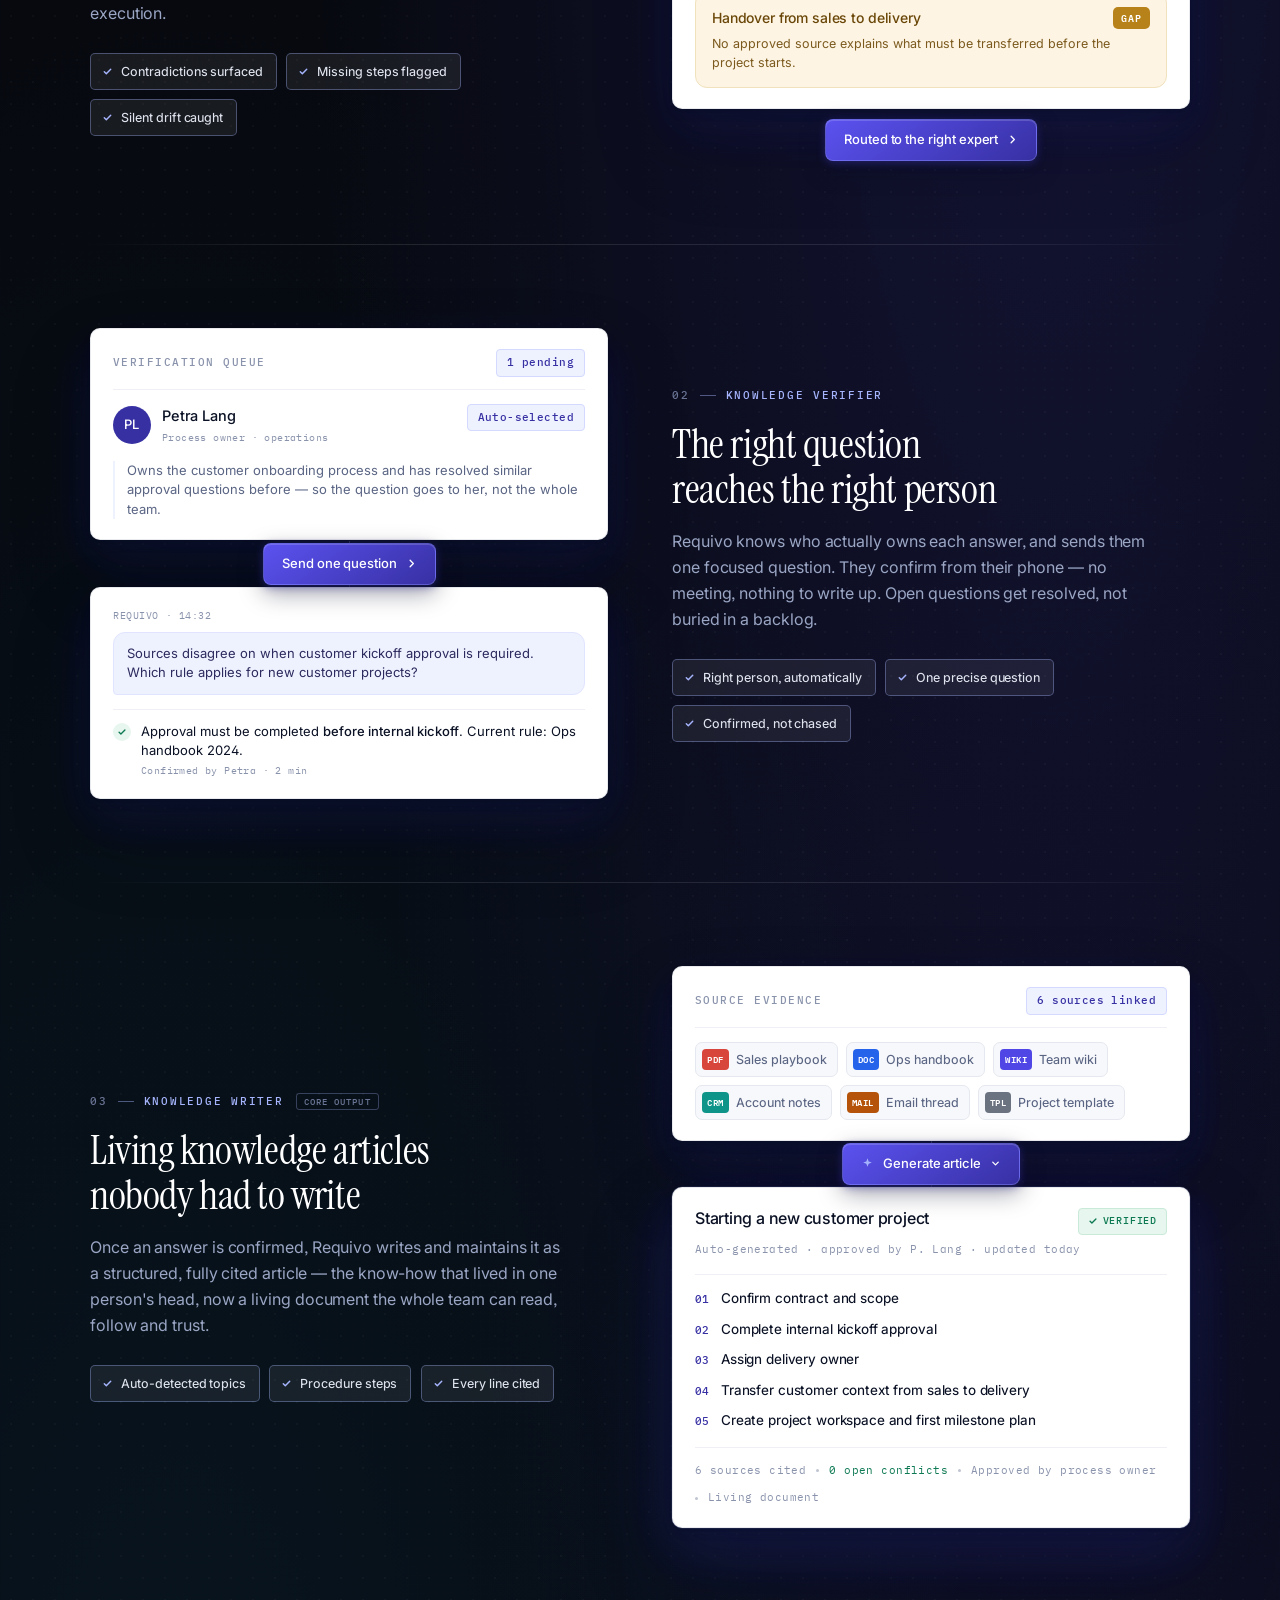
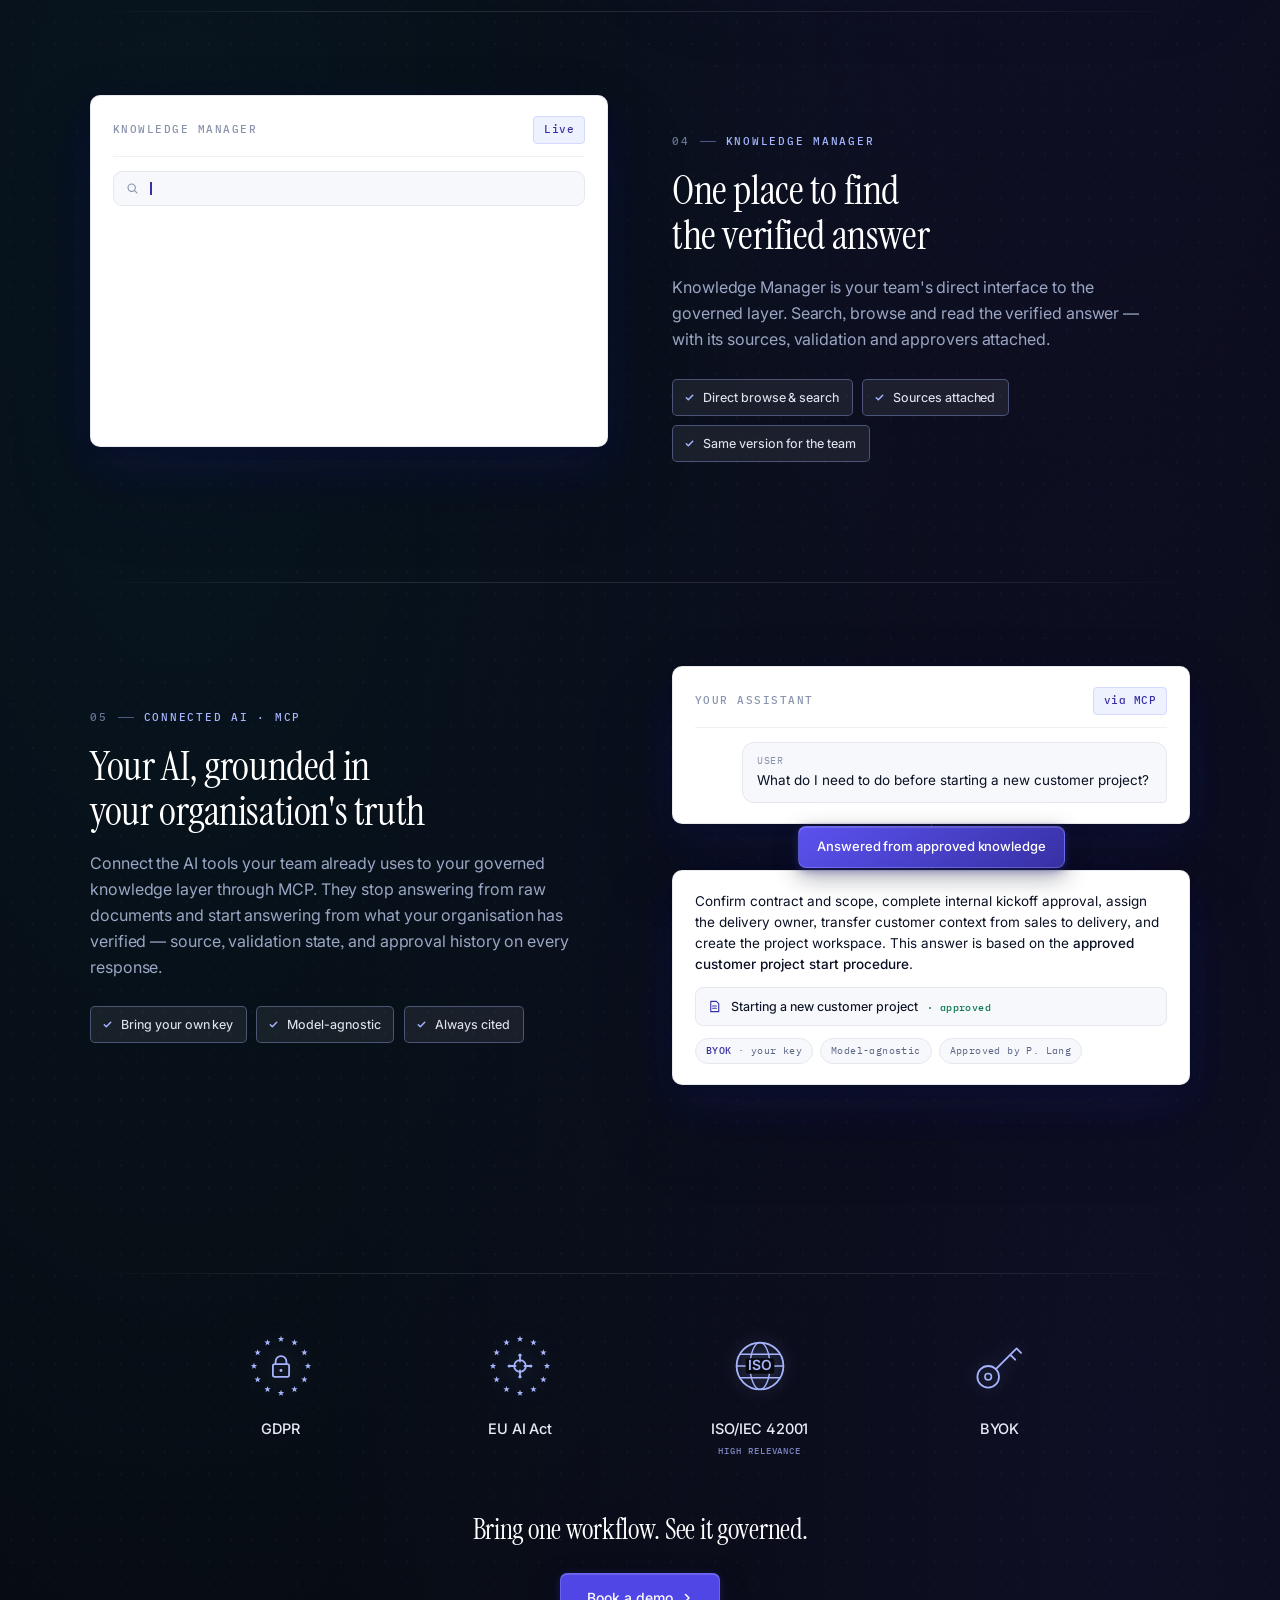
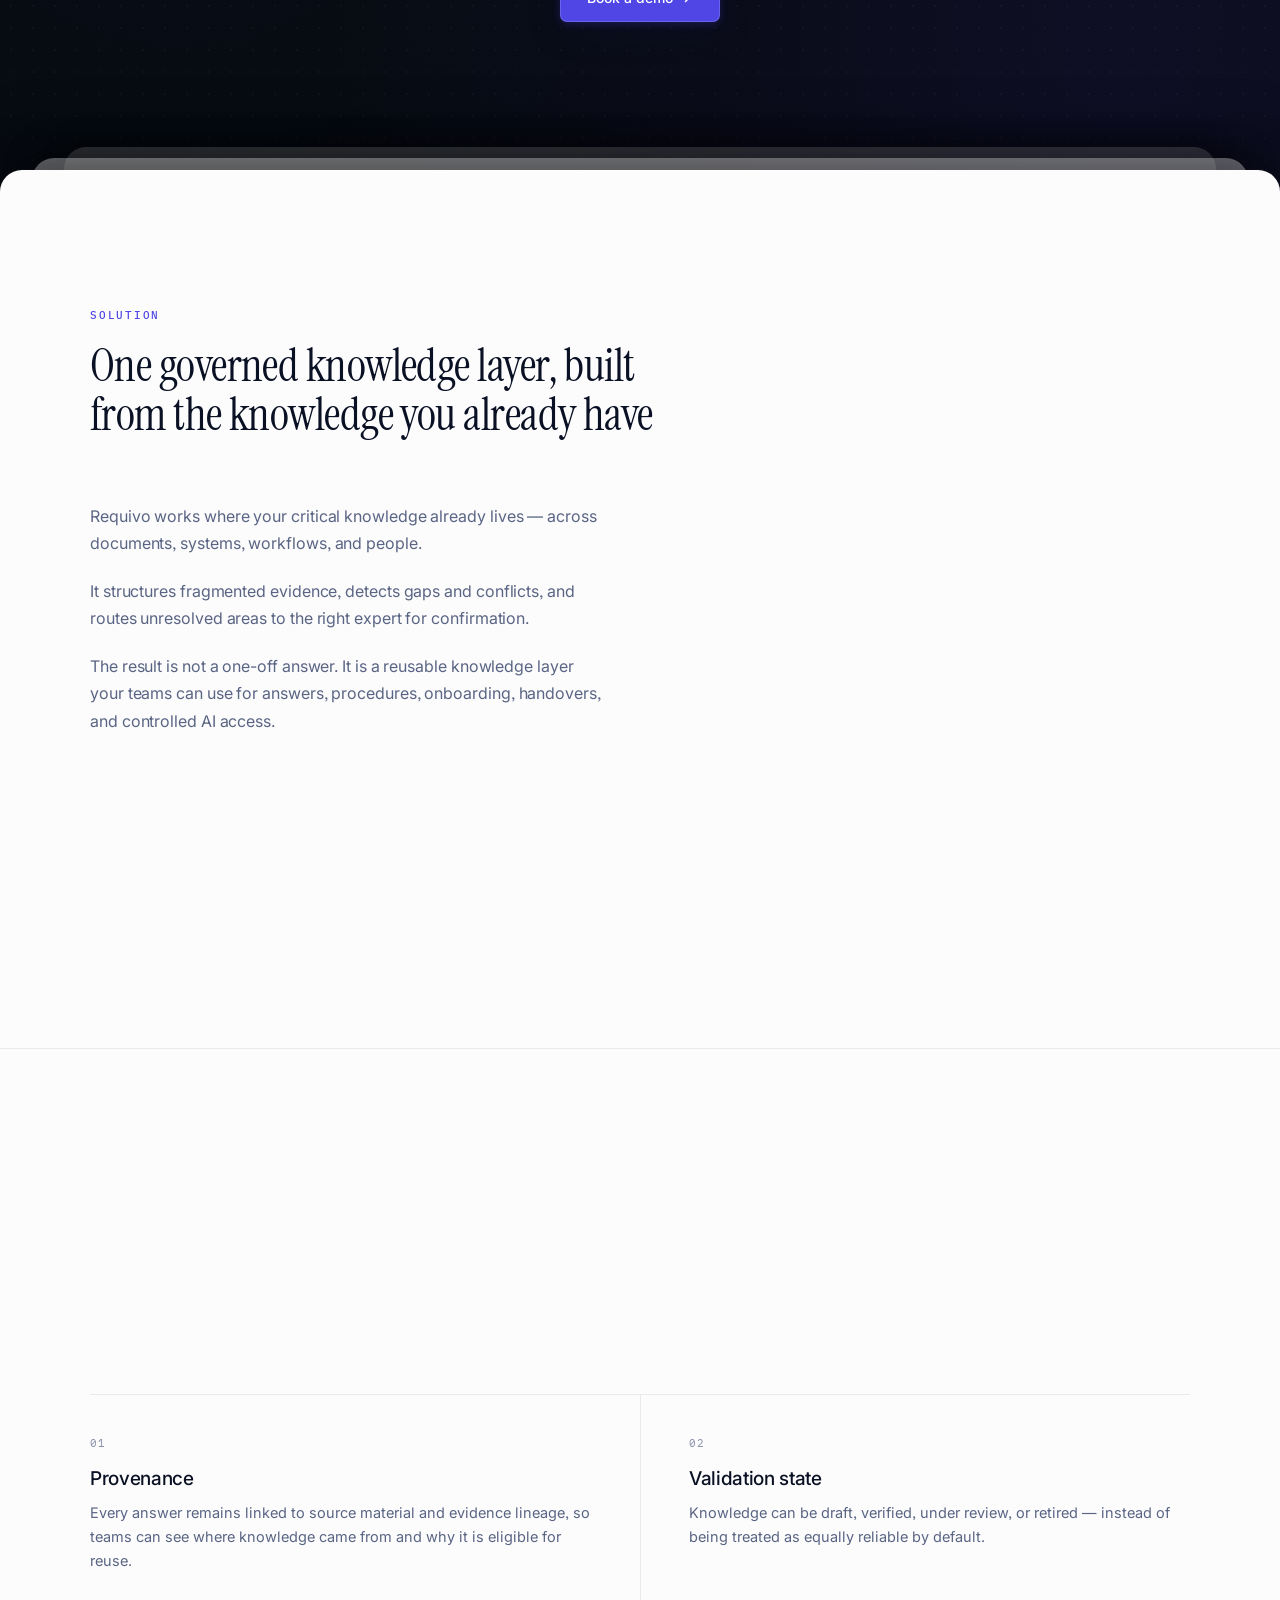
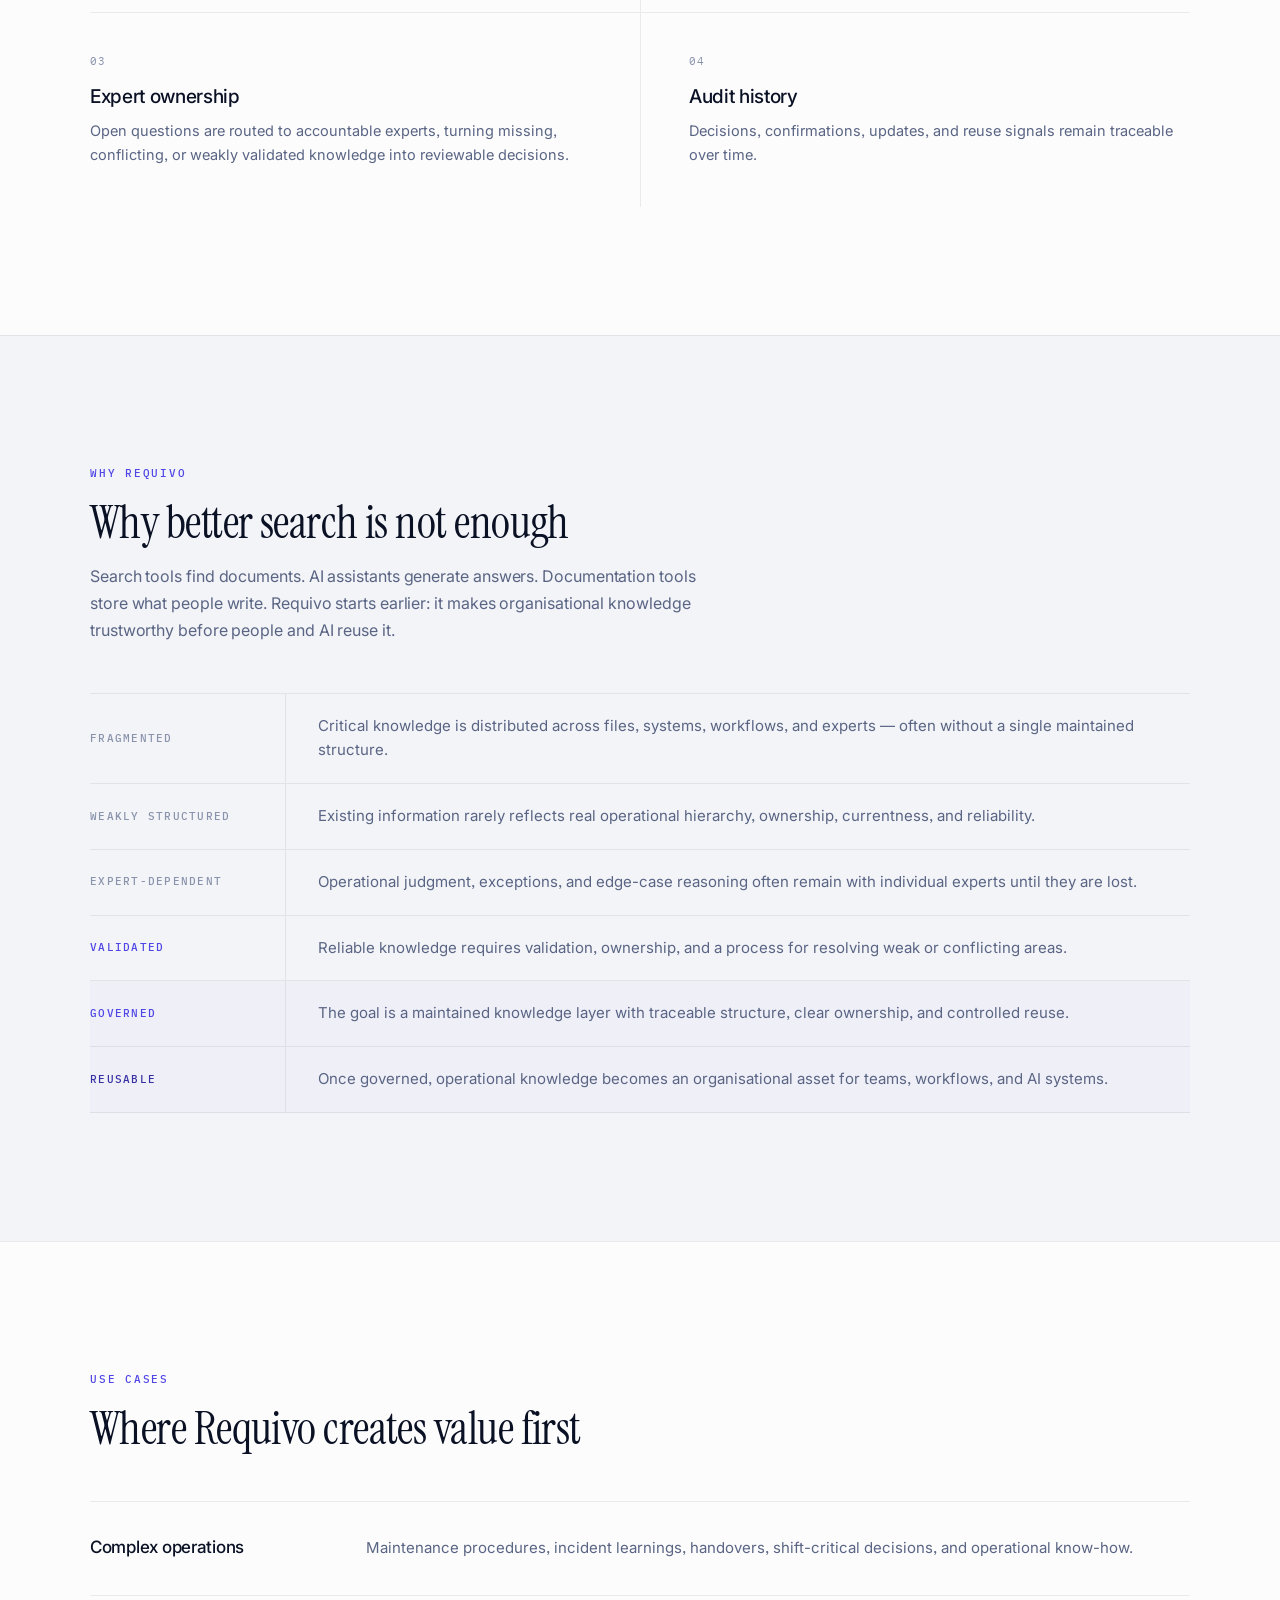
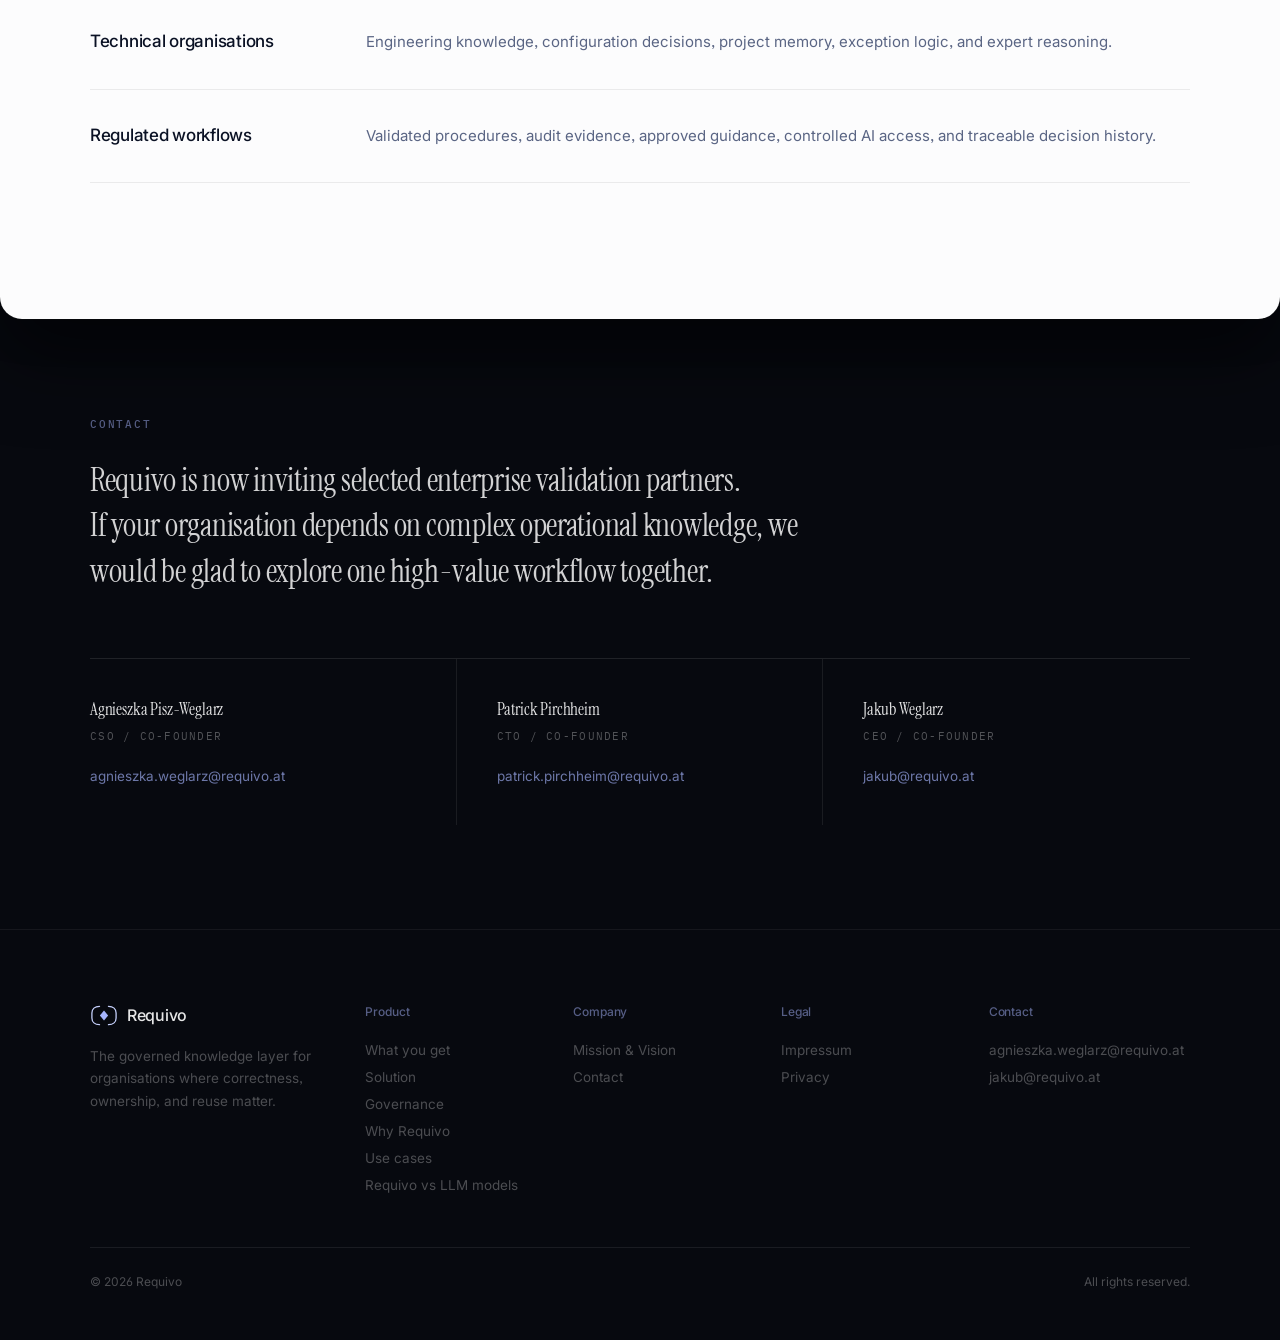
==== commit b39bde49: "Enhance styling for featured cards and trust marks Added new styling for featured cards and trust ma" ====
--- a/index.html
+++ b/index.html
@@ -786,6 +786,115 @@
 .rqw-tag-mono { font-family: var(--rqw-mono); font-size: 10px; letter-spacing: .04em; color: var(--rqw-text-soft); background: var(--rqw-card-2); border: 1px solid var(--rqw-line); border-radius: 100px; padding: 4px 10px; }
 .rqw-tag-mono b { color: var(--rqw-indigo); font-weight: 500; }
 
+/* ── Featured card emphasis (break monotony — card 03) ── */
+.rqw-row--featured .rqw-fragment { max-width: 560px; }
+.rqw-row--featured .rqw-card:last-child {
+  box-shadow:
+    0 0 0 0.5px rgba(165,180,252,.20),
+    0 1px 3px   rgba(8,14,38,.14),
+    0 4px 10px  rgba(8,14,38,.18),
+    0 18px 44px rgba(8,14,38,.40),
+    0 44px 88px rgba(8,14,38,.26),
+    0 22px 60px rgba(79,70,229,.26);
+}
+.rqw-row--featured .rqw-mark-label::after {
+  content: 'Core output';
+  margin-left: 12px;
+  font-family: var(--rqw-mono);
+  font-size: 9px;
+  letter-spacing: .12em;
+  color: var(--rqw-on-dark-dim);
+  border: 0.5px solid rgba(165,180,252,.30);
+  border-radius: 3px;
+  padding: 2px 7px;
+}
+
+/* ── Trust marks (large, deepip-style: symbol first, caption below) ── */
+.rqw-trust {
+  margin: 104px auto 0;
+  padding-top: 56px;
+  border-top: 1px solid transparent;
+  border-image: linear-gradient(90deg, transparent 0%, rgba(255,255,255,.10) 20%, rgba(255,255,255,.10) 80%, transparent 100%) 1;
+  display: flex;
+  flex-wrap: wrap;
+  align-items: flex-start;
+  justify-content: center;
+  gap: clamp(36px, 7vw, 96px);
+}
+.rqw-trust-item {
+  display: flex;
+  flex-direction: column;
+  align-items: center;
+  gap: 18px;
+  width: 150px;
+  text-align: center;
+}
+.rqw-trust-item svg {
+  flex: none;
+  color: var(--rqw-indigo-on-dark);
+  filter: drop-shadow(0 0 9px rgba(165,180,252,.28));
+}
+.rqw-trust-label {
+  font-family: var(--rqw-sans);
+  font-size: 14.5px;
+  font-weight: 500;
+  letter-spacing: -.01em;
+  color: var(--rqw-on-dark);
+  line-height: 1.3;
+}
+.rqw-trust-note {
+  display: block;
+  margin-top: 6px;
+  font-family: var(--rqw-mono);
+  font-size: 9px;
+  font-weight: 500;
+  letter-spacing: .1em;
+  text-transform: uppercase;
+  color: var(--rqw-indigo-on-dark);
+  opacity: .72;
+}
+
+/* ── Section CTA ── */
+.rqw-cta {
+  margin: 56px auto 0;
+  text-align: center;
+}
+.rqw-cta p {
+  font-family: var(--serif);
+  font-size: clamp(20px, 2.4vw, 28px);
+  font-weight: 400;
+  line-height: 1.3;
+  letter-spacing: -.01em;
+  color: #fff;
+  max-width: 540px;
+  margin: 0 auto 24px;
+  text-wrap: balance;
+}
+.rqw-cta-btn {
+  display: inline-flex;
+  align-items: center;
+  gap: 8px;
+  font-family: var(--rqw-sans);
+  font-size: 14px;
+  font-weight: 500;
+  letter-spacing: -.005em;
+  color: #fff;
+  background: var(--rqw-indigo-mid);
+  border: 1px solid rgba(165,180,252,.28);
+  border-radius: 7px;
+  padding: 12px 26px;
+  box-shadow: 0 2px 8px rgba(55,48,163,.4), 0 10px 28px rgba(8,14,38,.34), inset 0 1px 0 rgba(255,255,255,.16);
+  transition: transform .2s var(--rqw-ease), box-shadow .2s var(--rqw-ease);
+}
+.rqw-cta-btn:hover {
+  transform: translateY(-1px);
+  box-shadow: 0 4px 14px rgba(55,48,163,.5), 0 16px 36px rgba(8,14,38,.4), inset 0 1px 0 rgba(255,255,255,.16);
+}
+@media (max-width: 768px) {
+  .rqw-trust { margin-top: 72px; gap: 32px 28px; }
+  .rqw-trust-item { width: 130px; }
+}
+
 /* WYG scroll-in */
 @media (prefers-reduced-motion: no-preference) {
   .rqw-suite.rqw-anim .rqw-copy,
@@ -1428,7 +1537,7 @@
     </div>
 
     <!-- 03 · KNOWLEDGE WRITER -->
-    <div class="rqw-row">
+    <div class="rqw-row rqw-row--featured">
       <div class="rqw-copy">
         <div class="rqw-mark">
           <span class="rqw-mark-ord">03</span>
@@ -1570,6 +1679,35 @@
       </div>
     </div>
 
+    <!-- TRUST MARKS -->
+    <div class="rqw-trust" aria-label="Compliance and governance posture">
+      <div class="rqw-trust-item">
+        <svg width="72" height="72" viewBox="0 0 80 80" fill="none" aria-hidden="true"><path d="M40.00 6.30L40.91 8.75L43.52 8.86L41.47 10.48L42.17 12.99L40.00 11.55L37.83 12.99L38.53 10.48L36.48 8.86L39.09 8.75Z" fill="currentColor"/><path d="M55.00 10.32L55.91 12.77L58.52 12.88L56.47 14.50L57.17 17.01L55.00 15.57L52.83 17.01L53.53 14.50L51.48 12.88L54.09 12.77Z" fill="currentColor"/><path d="M65.98 21.30L66.89 23.75L69.50 23.86L67.45 25.48L68.16 27.99L65.98 26.55L63.81 27.99L64.51 25.48L62.46 23.86L65.07 23.75Z" fill="currentColor"/><path d="M70.00 36.30L70.91 38.75L73.52 38.86L71.47 40.48L72.17 42.99L70.00 41.55L67.83 42.99L68.53 40.48L66.48 38.86L69.09 38.75Z" fill="currentColor"/><path d="M65.98 51.30L66.89 53.75L69.50 53.86L67.45 55.48L68.16 57.99L65.98 56.55L63.81 57.99L64.51 55.48L62.46 53.86L65.07 53.75Z" fill="currentColor"/><path d="M55.00 62.28L55.91 64.73L58.52 64.84L56.47 66.46L57.17 68.97L55.00 67.53L52.83 68.97L53.53 66.46L51.48 64.84L54.09 64.73Z" fill="currentColor"/><path d="M40.00 66.30L40.91 68.75L43.52 68.86L41.47 70.48L42.17 72.99L40.00 71.55L37.83 72.99L38.53 70.48L36.48 68.86L39.09 68.75Z" fill="currentColor"/><path d="M25.00 62.28L25.91 64.73L28.52 64.84L26.47 66.46L27.17 68.97L25.00 67.53L22.83 68.97L23.53 66.46L21.48 64.84L24.09 64.73Z" fill="currentColor"/><path d="M14.02 51.30L14.93 53.75L17.54 53.86L15.49 55.48L16.19 57.99L14.02 56.55L11.84 57.99L12.55 55.48L10.50 53.86L13.11 53.75Z" fill="currentColor"/><path d="M10.00 36.30L10.91 38.75L13.52 38.86L11.47 40.48L12.17 42.99L10.00 41.55L7.83 42.99L8.53 40.48L6.48 38.86L9.09 38.75Z" fill="currentColor"/><path d="M14.02 21.30L14.93 23.75L17.54 23.86L15.49 25.48L16.19 27.99L14.02 26.55L11.84 27.99L12.55 25.48L10.50 23.86L13.11 23.75Z" fill="currentColor"/><path d="M25.00 10.32L25.91 12.77L28.52 12.88L26.47 14.50L27.17 17.01L25.00 15.57L22.83 17.01L23.53 14.50L21.48 12.88L24.09 12.77Z" fill="currentColor"/><rect x="31" y="38" width="18" height="14" rx="2" stroke="currentColor" stroke-width="2"/><path d="M34 38v-3a6 6 0 0 1 12 0v3" stroke="currentColor" stroke-width="2" stroke-linecap="round"/><circle cx="40" cy="45" r="1.6" fill="currentColor"/></svg>
+        <div class="rqw-trust-label">GDPR</div>
+      </div>
+      <div class="rqw-trust-item">
+        <svg width="72" height="72" viewBox="0 0 80 80" fill="none" aria-hidden="true"><path d="M40.00 6.30L40.91 8.75L43.52 8.86L41.47 10.48L42.17 12.99L40.00 11.55L37.83 12.99L38.53 10.48L36.48 8.86L39.09 8.75Z" fill="currentColor"/><path d="M55.00 10.32L55.91 12.77L58.52 12.88L56.47 14.50L57.17 17.01L55.00 15.57L52.83 17.01L53.53 14.50L51.48 12.88L54.09 12.77Z" fill="currentColor"/><path d="M65.98 21.30L66.89 23.75L69.50 23.86L67.45 25.48L68.16 27.99L65.98 26.55L63.81 27.99L64.51 25.48L62.46 23.86L65.07 23.75Z" fill="currentColor"/><path d="M70.00 36.30L70.91 38.75L73.52 38.86L71.47 40.48L72.17 42.99L70.00 41.55L67.83 42.99L68.53 40.48L66.48 38.86L69.09 38.75Z" fill="currentColor"/><path d="M65.98 51.30L66.89 53.75L69.50 53.86L67.45 55.48L68.16 57.99L65.98 56.55L63.81 57.99L64.51 55.48L62.46 53.86L65.07 53.75Z" fill="currentColor"/><path d="M55.00 62.28L55.91 64.73L58.52 64.84L56.47 66.46L57.17 68.97L55.00 67.53L52.83 68.97L53.53 66.46L51.48 64.84L54.09 64.73Z" fill="currentColor"/><path d="M40.00 66.30L40.91 68.75L43.52 68.86L41.47 70.48L42.17 72.99L40.00 71.55L37.83 72.99L38.53 70.48L36.48 68.86L39.09 68.75Z" fill="currentColor"/><path d="M25.00 62.28L25.91 64.73L28.52 64.84L26.47 66.46L27.17 68.97L25.00 67.53L22.83 68.97L23.53 66.46L21.48 64.84L24.09 64.73Z" fill="currentColor"/><path d="M14.02 51.30L14.93 53.75L17.54 53.86L15.49 55.48L16.19 57.99L14.02 56.55L11.84 57.99L12.55 55.48L10.50 53.86L13.11 53.75Z" fill="currentColor"/><path d="M10.00 36.30L10.91 38.75L13.52 38.86L11.47 40.48L12.17 42.99L10.00 41.55L7.83 42.99L8.53 40.48L6.48 38.86L9.09 38.75Z" fill="currentColor"/><path d="M14.02 21.30L14.93 23.75L17.54 23.86L15.49 25.48L16.19 27.99L14.02 26.55L11.84 27.99L12.55 25.48L10.50 23.86L13.11 23.75Z" fill="currentColor"/><path d="M25.00 10.32L25.91 12.77L28.52 12.88L26.47 14.50L27.17 17.01L25.00 15.57L22.83 17.01L23.53 14.50L21.48 12.88L24.09 12.77Z" fill="currentColor"/><circle cx="40" cy="40" r="6.5" stroke="currentColor" stroke-width="2"/><path d="M40 28v7M40 45v7M28 40h7M45 40h7" stroke="currentColor" stroke-width="2" stroke-linecap="round"/><circle cx="40" cy="28" r="1.8" fill="currentColor"/><circle cx="40" cy="52" r="1.8" fill="currentColor"/><circle cx="28" cy="40" r="1.8" fill="currentColor"/><circle cx="52" cy="40" r="1.8" fill="currentColor"/></svg>
+        <div class="rqw-trust-label">EU AI Act</div>
+      </div>
+      <div class="rqw-trust-item">
+        <svg width="72" height="72" viewBox="0 0 80 80" fill="none" aria-hidden="true"><circle cx="40" cy="40" r="26" stroke="currentColor" stroke-width="2"/><ellipse cx="40" cy="40" rx="11" ry="26" stroke="currentColor" stroke-width="1.6"/><path d="M14 40h52" stroke="currentColor" stroke-width="1.6"/><path d="M17.7 27h44.6M17.7 53h44.6" stroke="currentColor" stroke-width="1.6"/><rect x="24" y="31.5" width="32" height="17" rx="2.5" fill="#07090f"/><text x="40" y="44.6" text-anchor="middle" font-family="Inter,sans-serif" font-size="15.5" font-weight="600" fill="currentColor" letter-spacing="0.3">ISO</text></svg>
+        <div class="rqw-trust-label">ISO/IEC 42001<span class="rqw-trust-note">high relevance</span></div>
+      </div>
+      <div class="rqw-trust-item">
+        <svg width="72" height="72" viewBox="0 0 80 80" fill="none" aria-hidden="true"><circle cx="28" cy="52" r="12" stroke="currentColor" stroke-width="2"/><circle cx="28" cy="52" r="3.6" stroke="currentColor" stroke-width="1.8"/><path d="M36.5 43.5 59 21M52.5 27.5l5.5 5.5M59.5 20.5l5 5" stroke="currentColor" stroke-width="2" stroke-linecap="round" stroke-linejoin="round"/></svg>
+        <div class="rqw-trust-label">BYOK</div>
+      </div>
+    </div>
+
+    <!-- SECTION CTA -->
+    <div class="rqw-cta">
+      <p>Bring one workflow. See it governed.</p>
+      <a href="#contact" class="rqw-cta-btn">
+        Book a demo
+        <svg width="12" height="12" viewBox="0 0 12 12" fill="none" aria-hidden="true"><path d="M4.5 2.5l3.5 3.5-3.5 3.5" stroke="currentColor" stroke-width="1.5" stroke-linecap="round" stroke-linejoin="round"/></svg>
+      </a>
+    </div>
+
   </div>
 </section>
 
@@ -1725,7 +1863,7 @@
 <section class="s-contact" id="contact" data-theme="dark">
   <div class="wrap">
     <span class="contact-label reveal">Contact</span>
-    <p class="contact-heading reveal d1">Requivo is now inviting selected enterprise validation partners. 
+    <p class="contact-heading reveal d1">Requivo is now inviting selected enterprise validation partners.<br>
        If your organisation depends on complex operational knowledge, we would be glad to explore one high-value workflow together.</p>
     <div class="contact-grid">
       <div class="contact-item reveal">
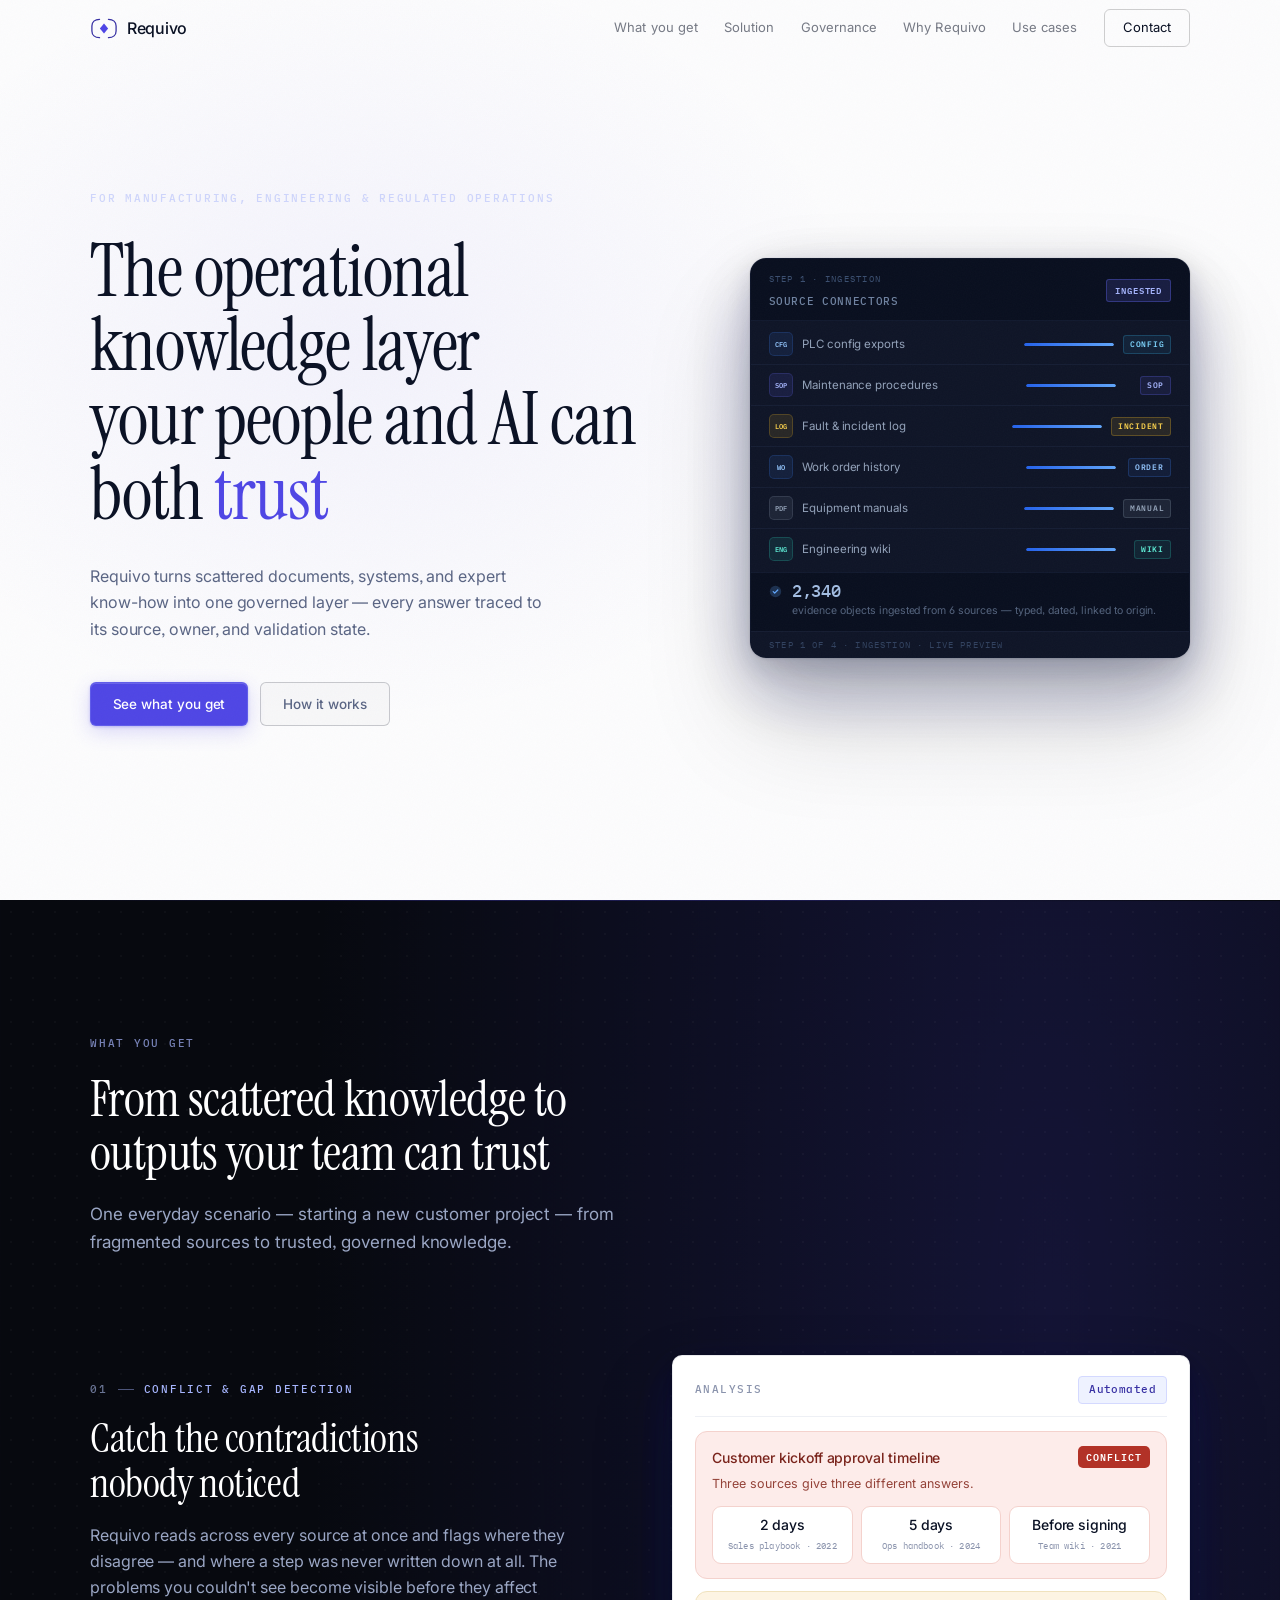
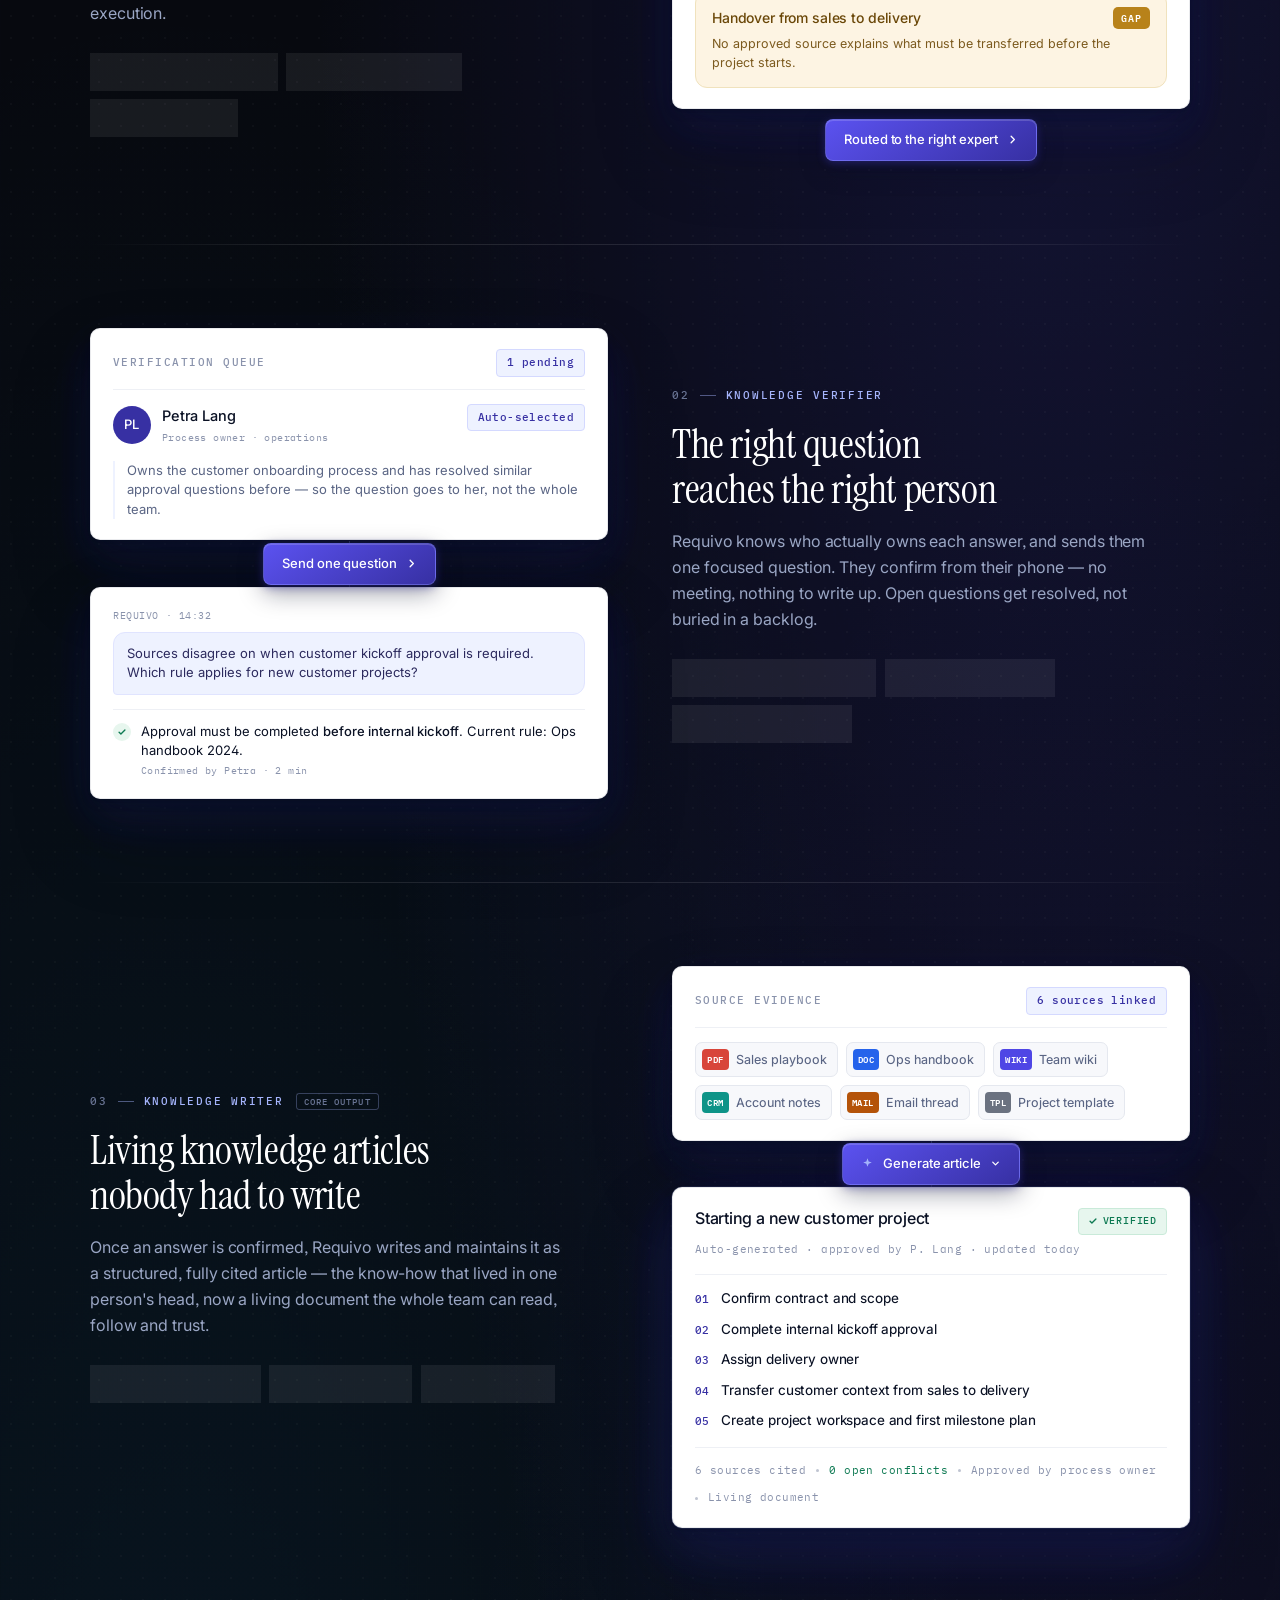
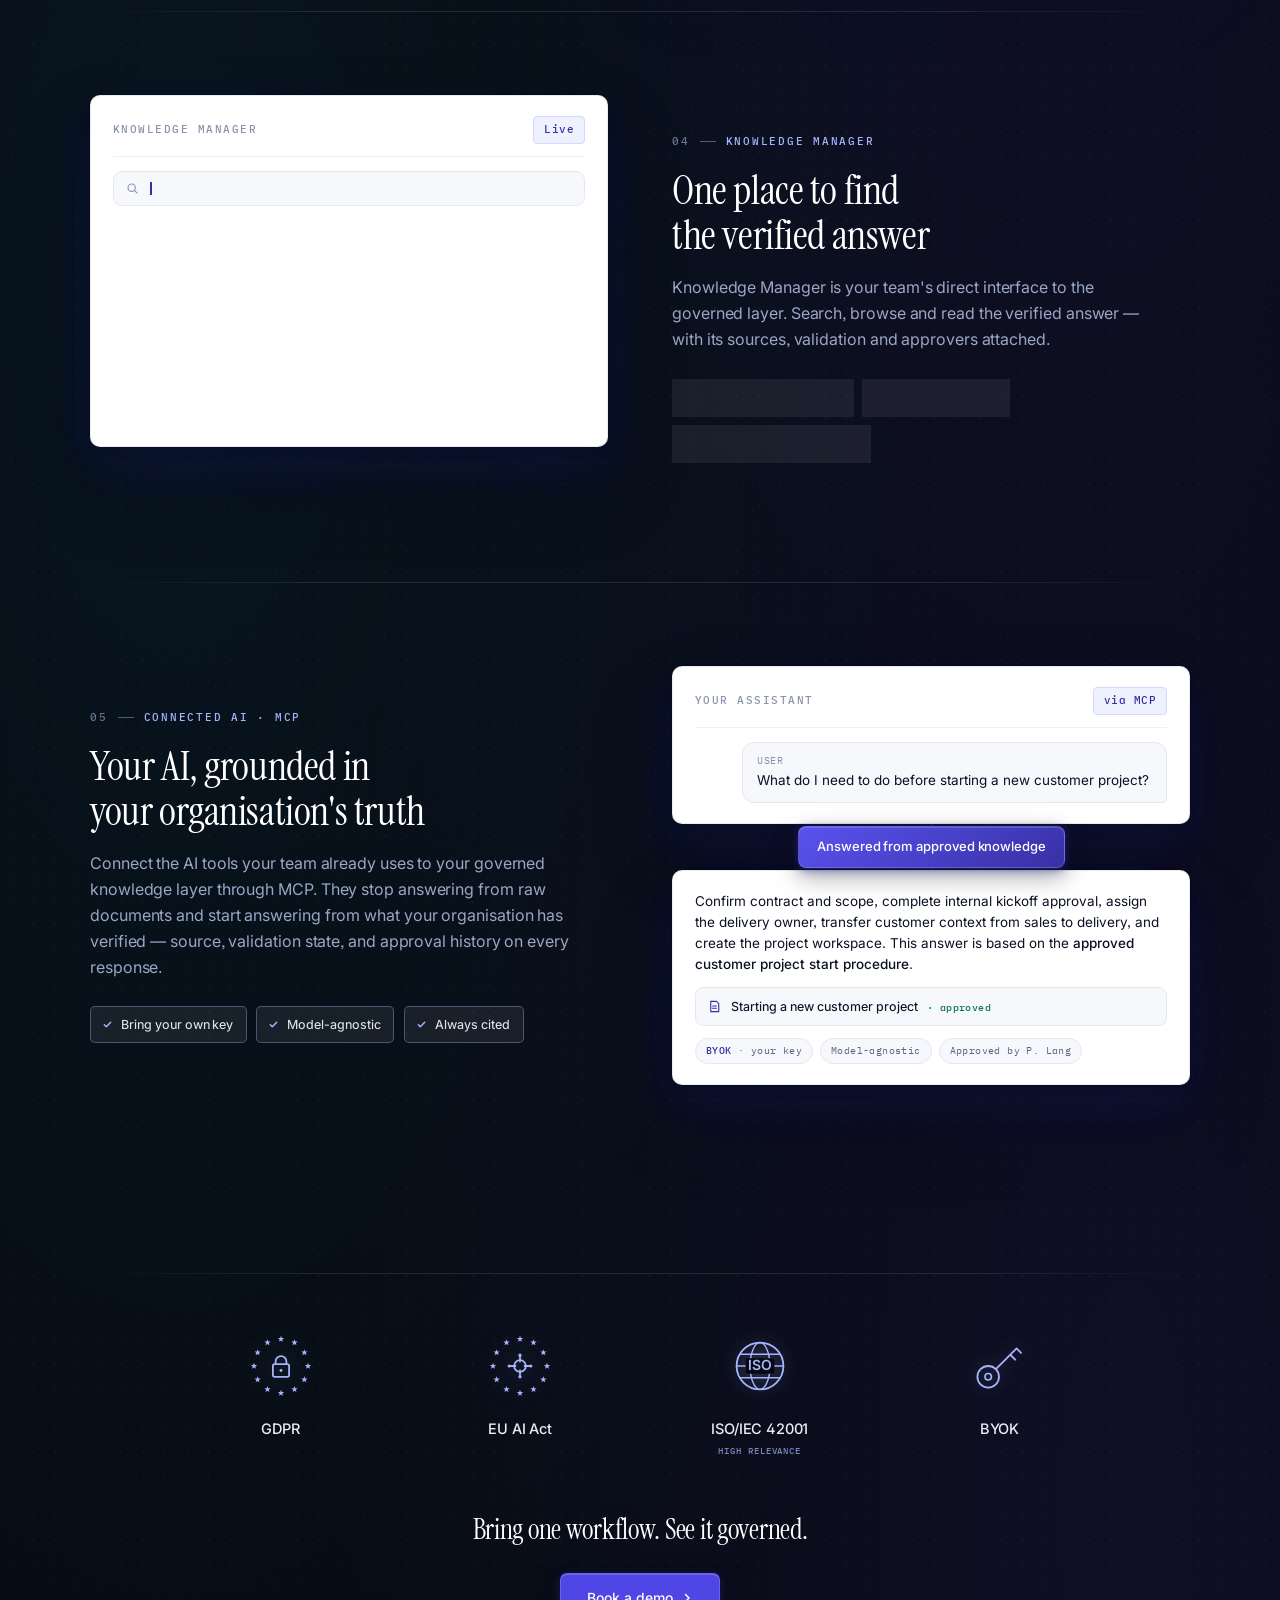
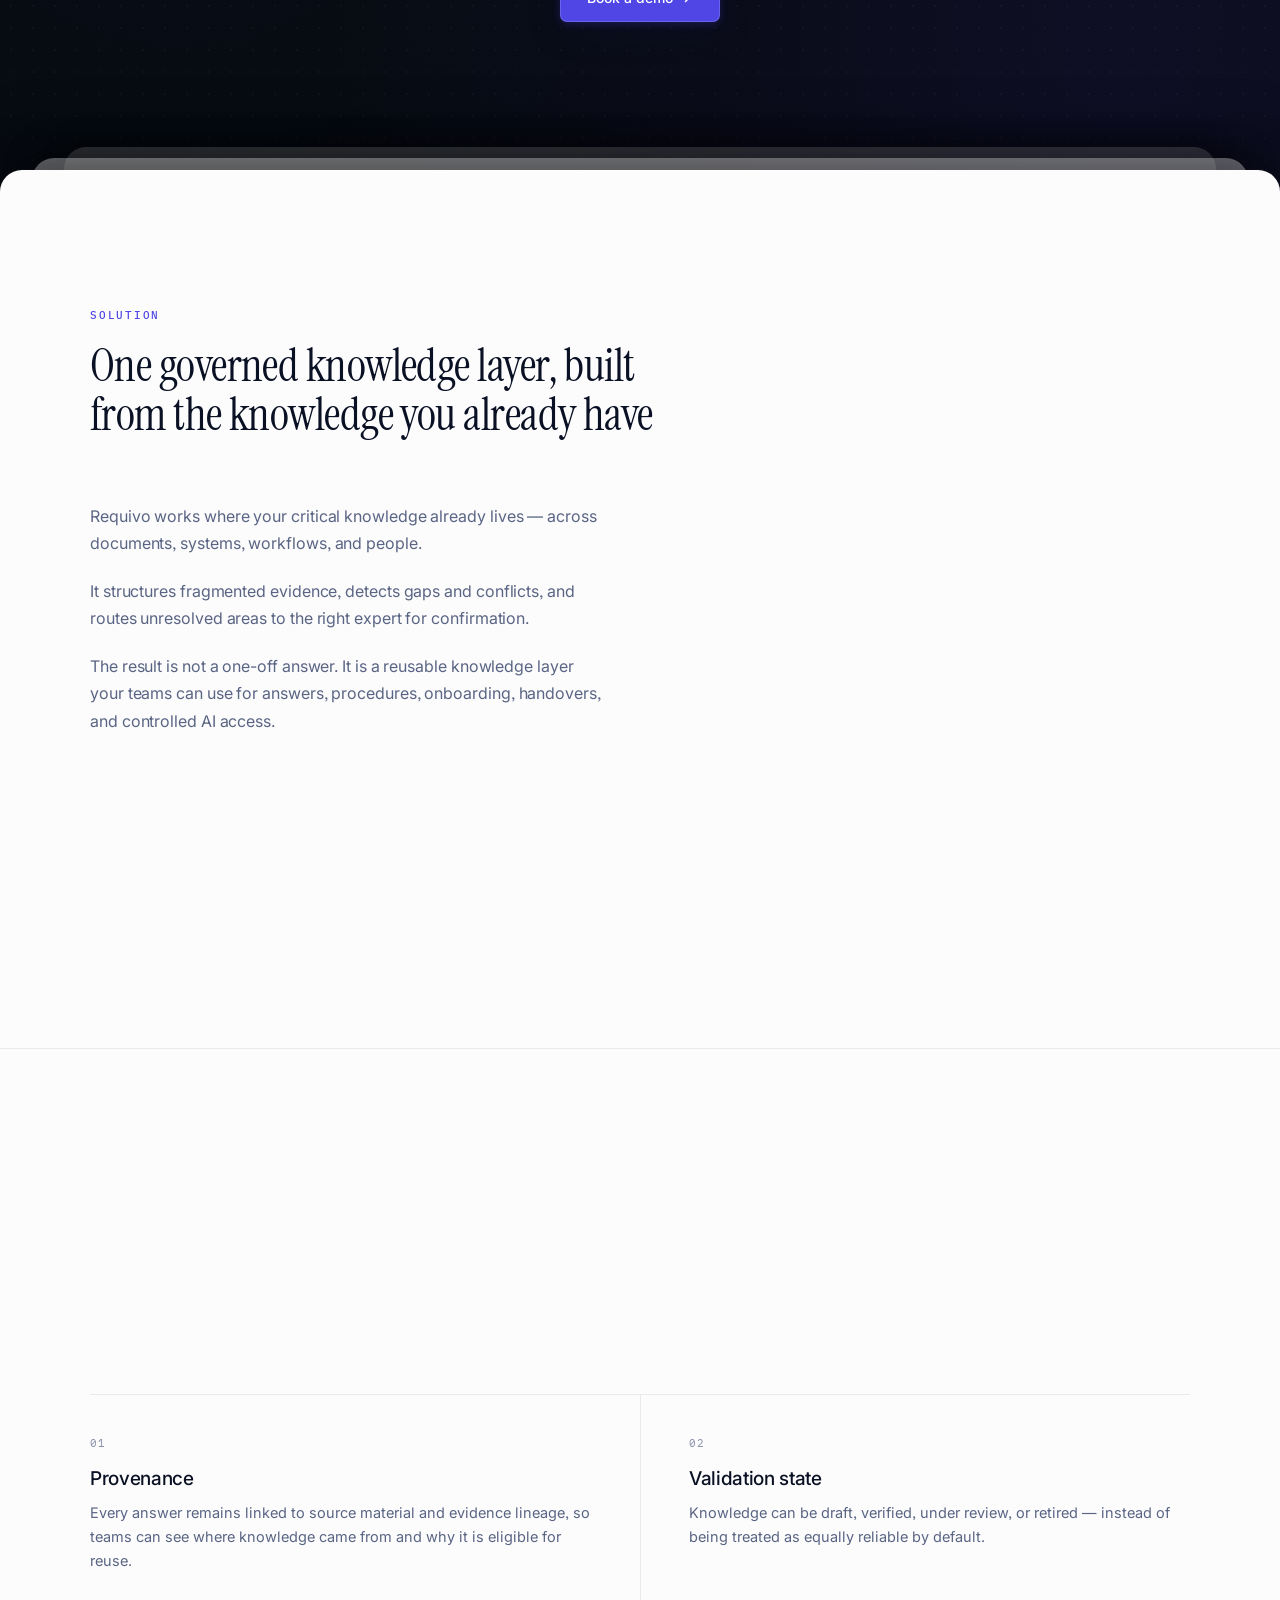
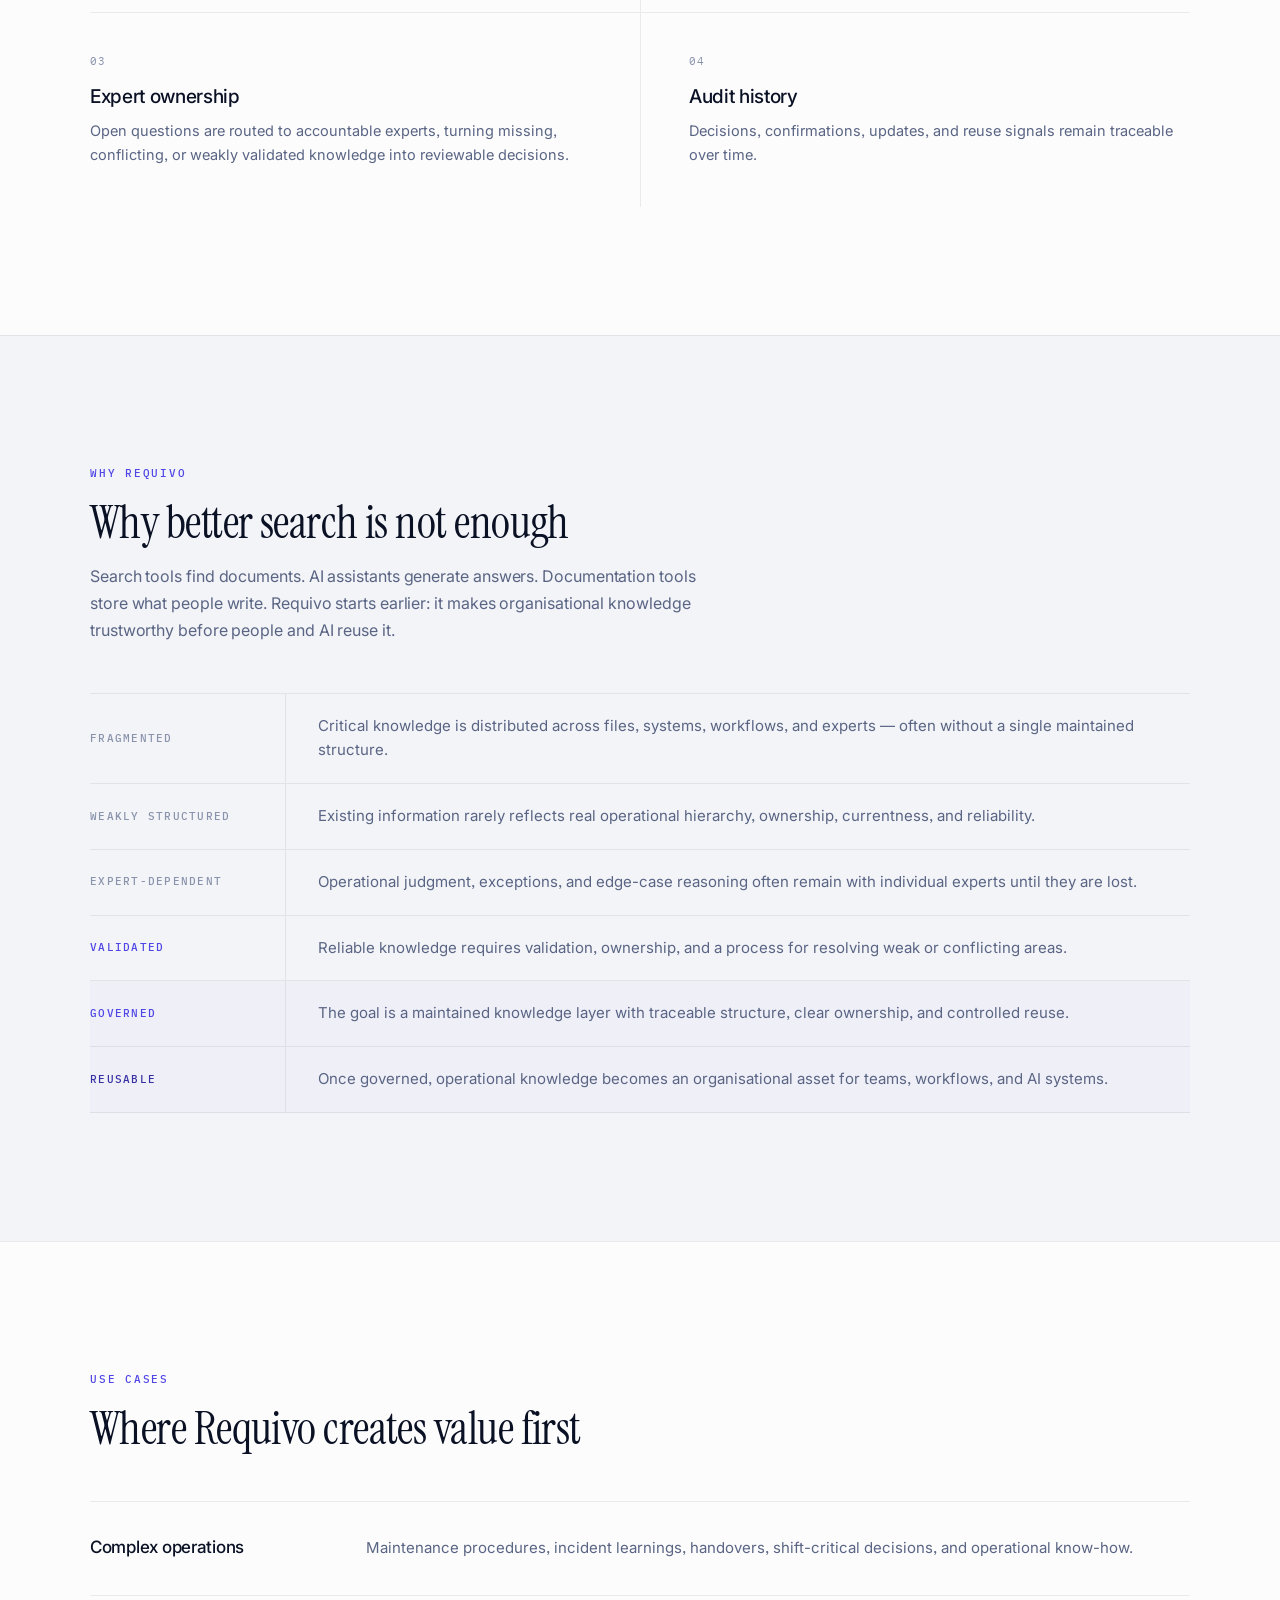
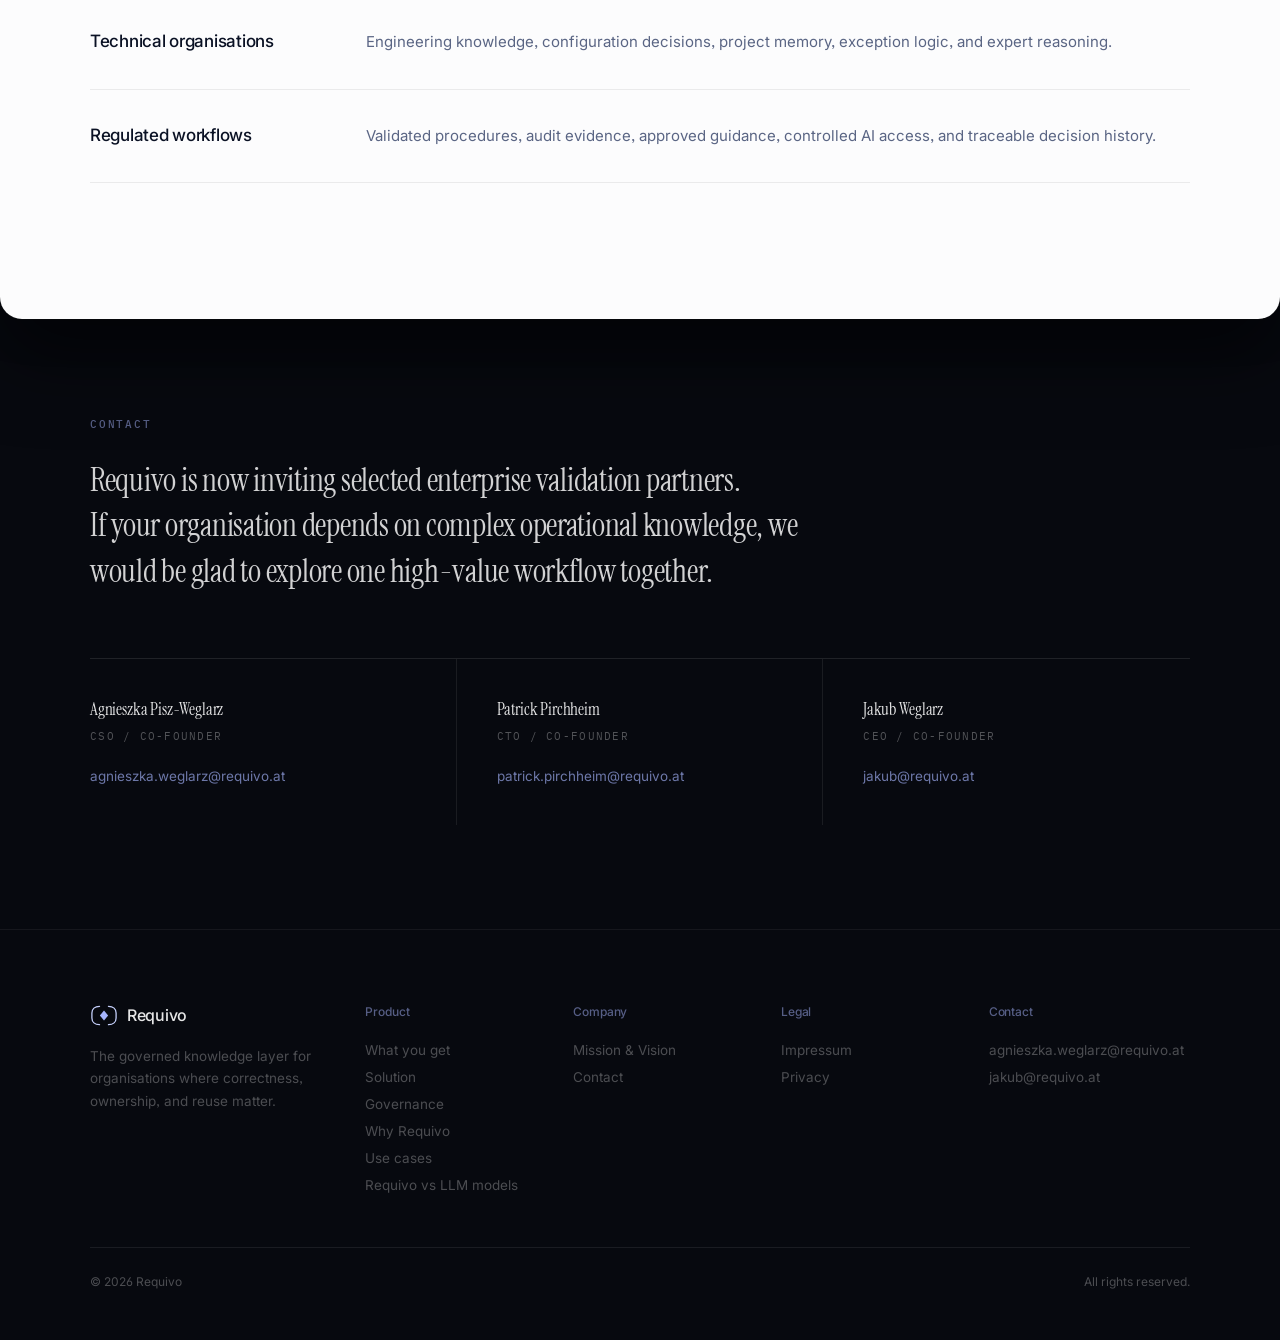
==== commit 3ef7a497: "Update meta descriptions and hero section text" ====
--- a/index.html
+++ b/index.html
@@ -9,7 +9,7 @@
 <meta name="color-scheme" content="dark" />
 <meta property="og:type" content="website" />
 <meta property="og:title" content="Requivo — Governed operational knowledge for complex organisations" />
-<meta property="og:description" content="Critical knowledge exists. Requivo makes it usable. The governed knowledge layer for organisations where correctness, ownership, and reuse matter." />
+<meta property="og:description" content="The operational knowledge layer your people and AI can both trust. Requivo turns scattered documents, systems, and expert know-how into one governed layer — every answer traced to its source, owner, and validation state." />
 <meta property="og:url" content="https://requivo.at" />
 <link rel="icon" href="favicon.svg" />
 <link rel="preconnect" href="https://fonts.googleapis.com" />
@@ -1404,15 +1404,15 @@
   <div class="wrap">
     <div class="hero-inner">
       <div class="hero-copy">
-        <span class="hero-tag hero-rise hero-rise-1">Governed operational knowledge layer</span>
+        <span class="hero-tag hero-rise hero-rise-1">For manufacturing, engineering &amp; regulated operations</span>
         <h1 class="hero-rise hero-rise-2">
-          Critical knowledge exists<br>
-          <span class="accent">Requivo</span> makes it usable
+          The operational knowledge layer<br>
+          your people and AI can both <span class="accent">trust</span>
         </h1>
-        <p class="hero-sub hero-rise hero-rise-3">Requivo turns scattered documents, internal systems, and expert know-how into a governed operational knowledge layer your teams and AI tools can safely query, reuse, and trust.</p>
+        <p class="hero-sub hero-rise hero-rise-3">Requivo turns scattered documents, systems, and expert know-how into one governed layer — every answer traced to its source, owner, and validation state.</p>
         <div class="hero-actions hero-rise hero-rise-4">
-          <a href="#what-you-get" class="btn btn-primary">See what users get</a>
-          <a href="#solution" class="btn btn-ghost">Explore the system</a>
+          <a href="#what-you-get" class="btn btn-primary">See what you get</a>
+          <a href="#solution" class="btn btn-ghost">How it works</a>
         </div>
       </div>
       <div class="hero-aside hero-rise hero-rise-5">
